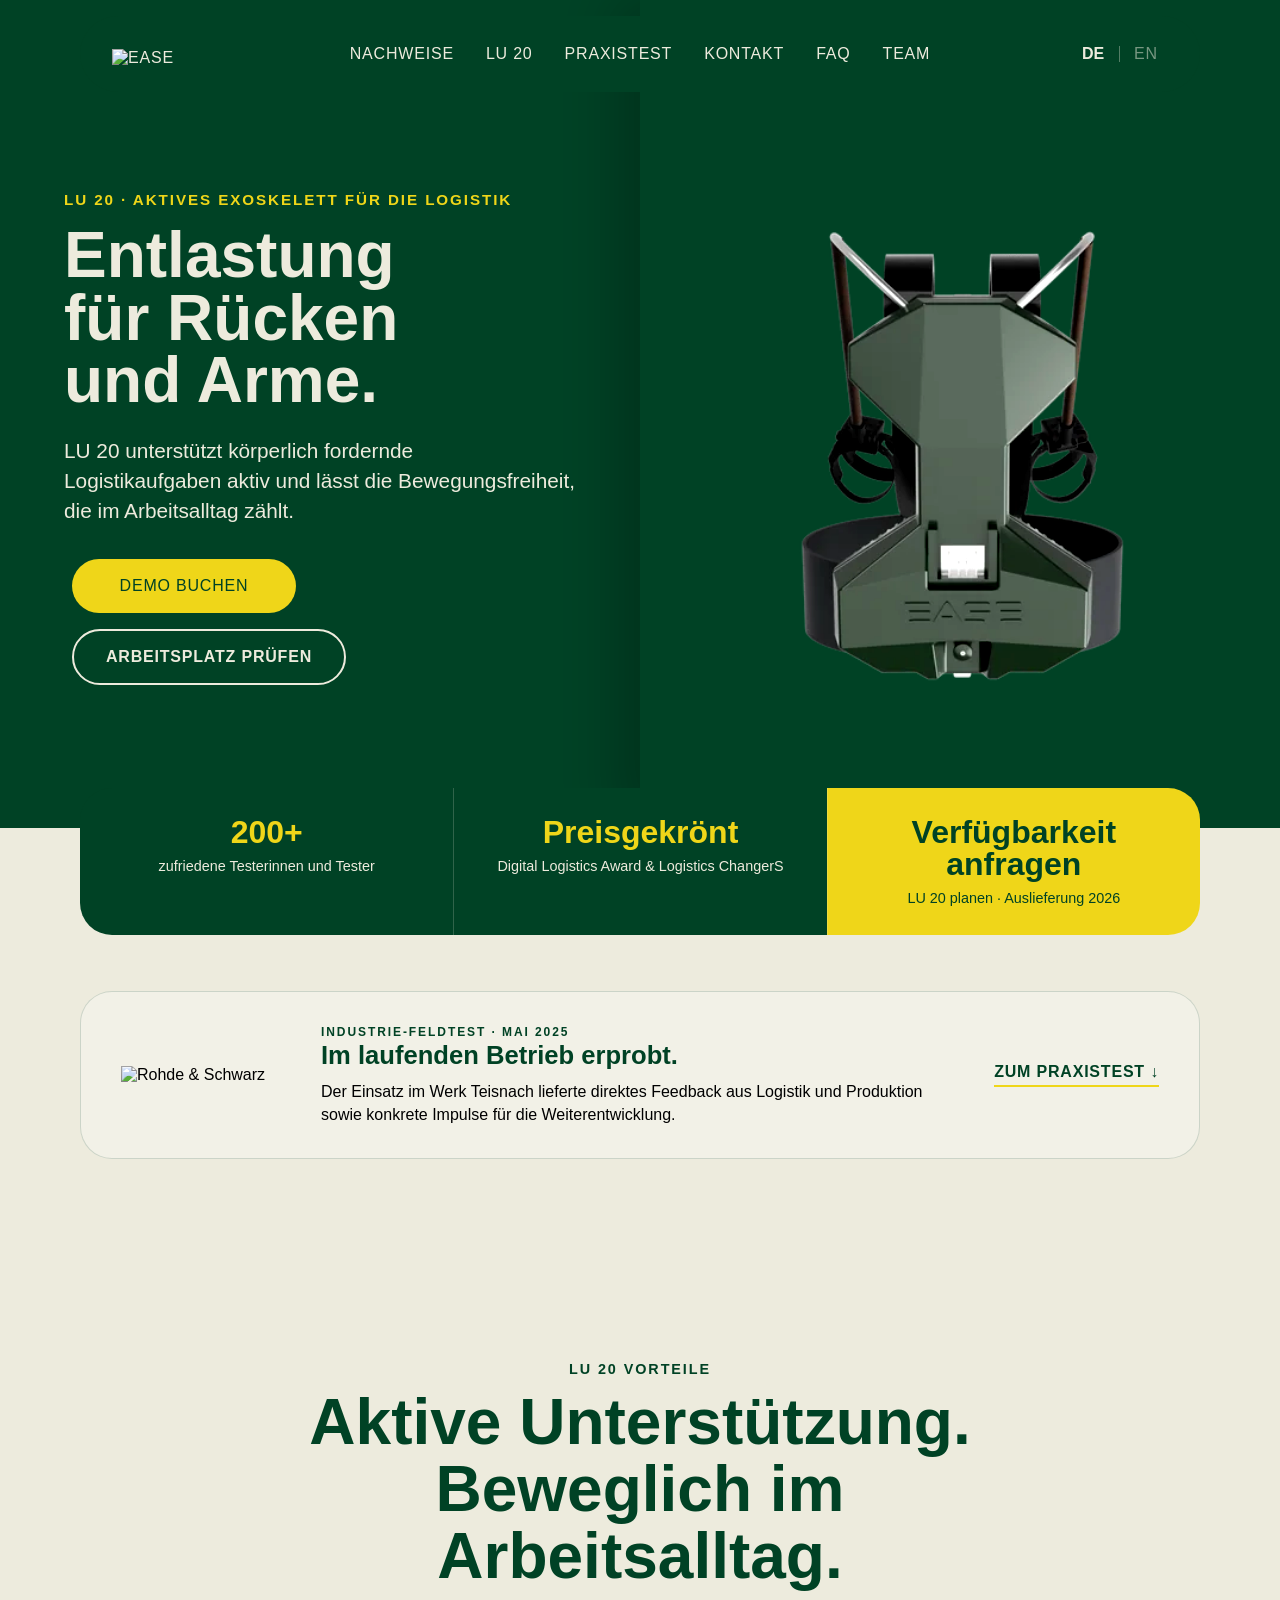
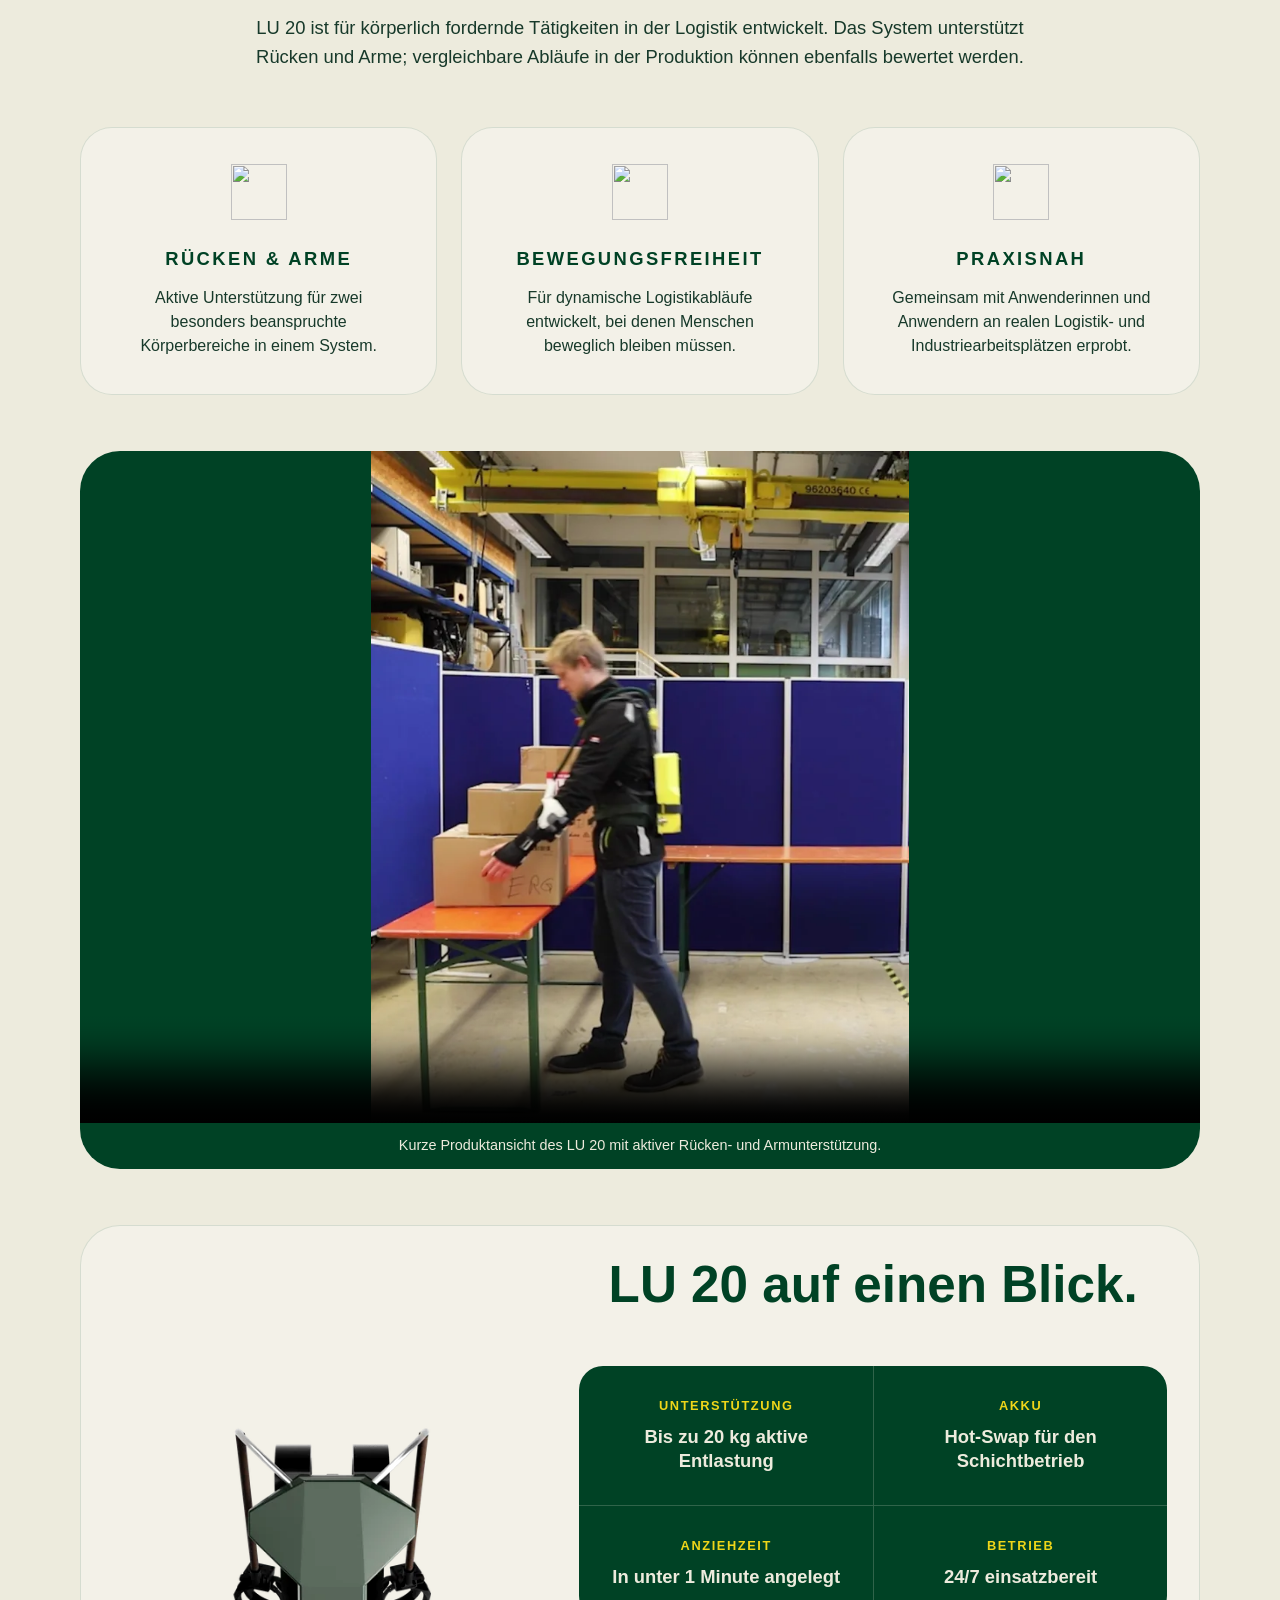
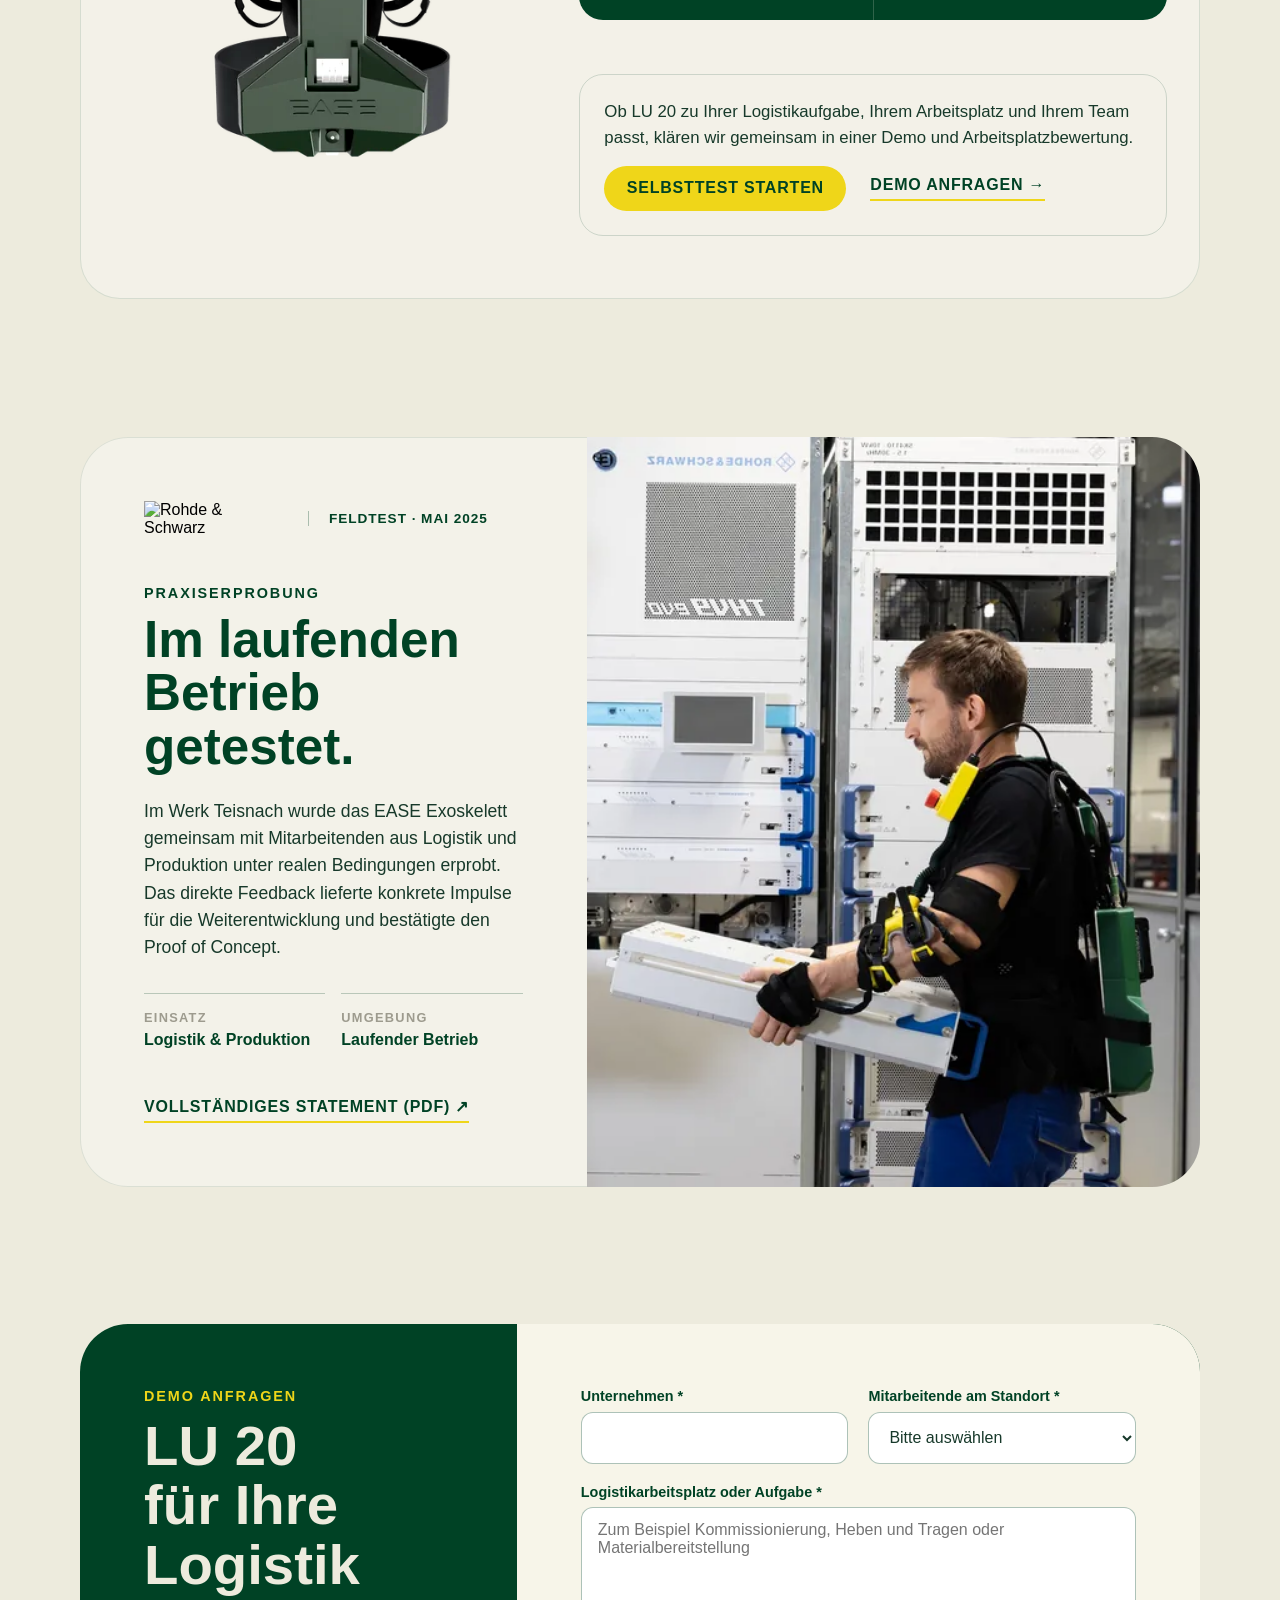
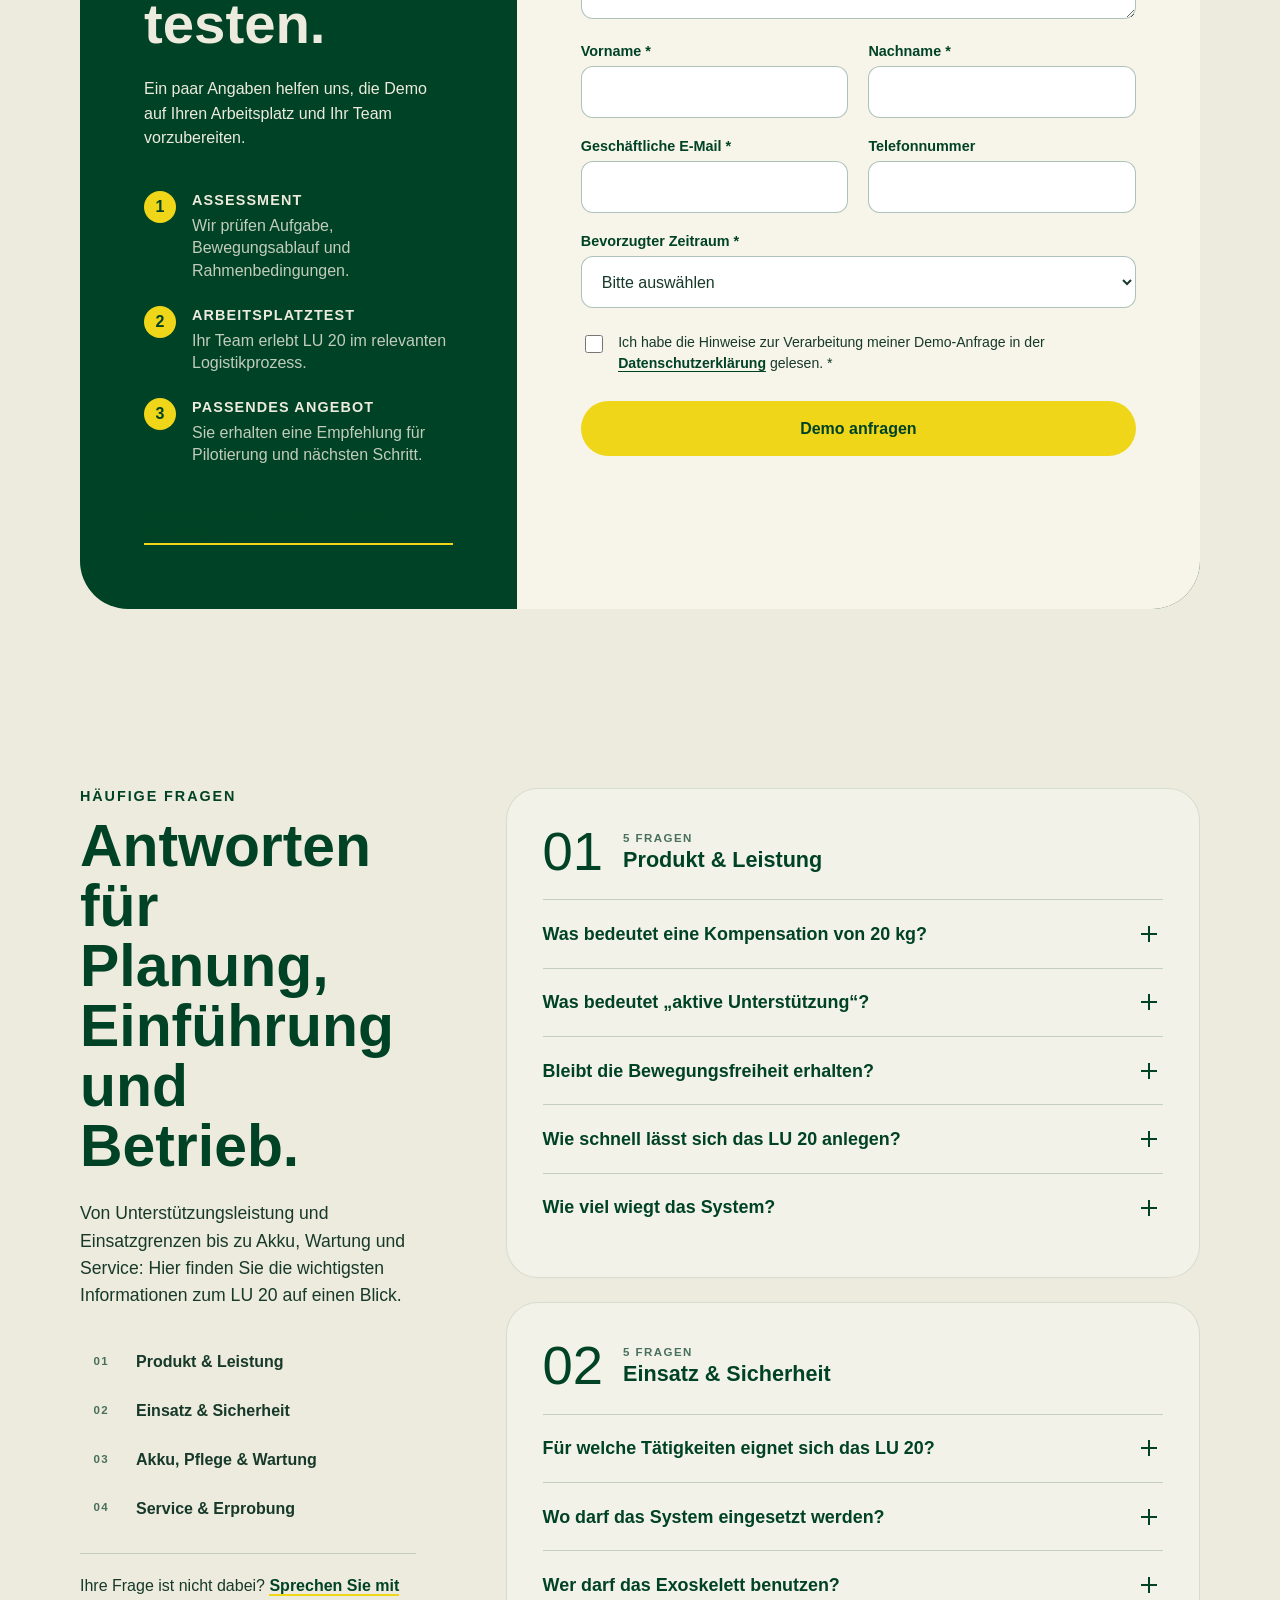
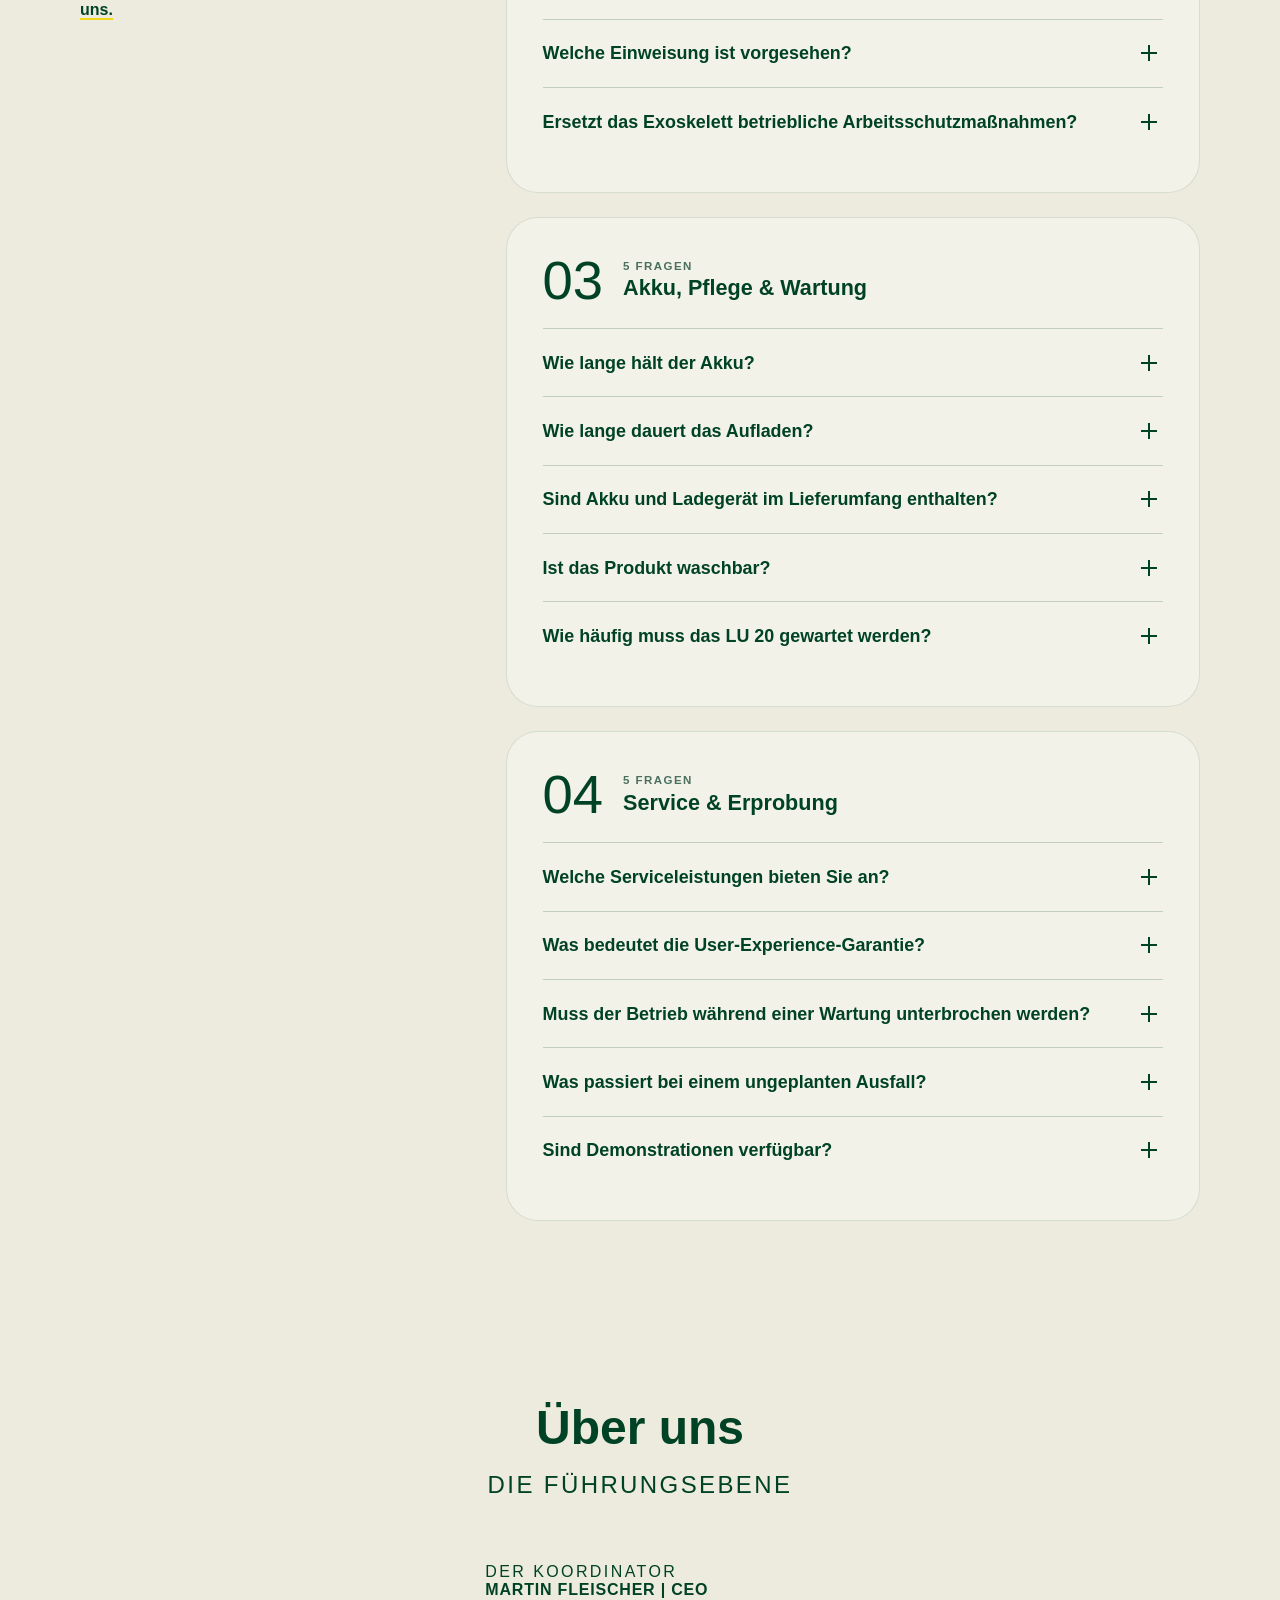
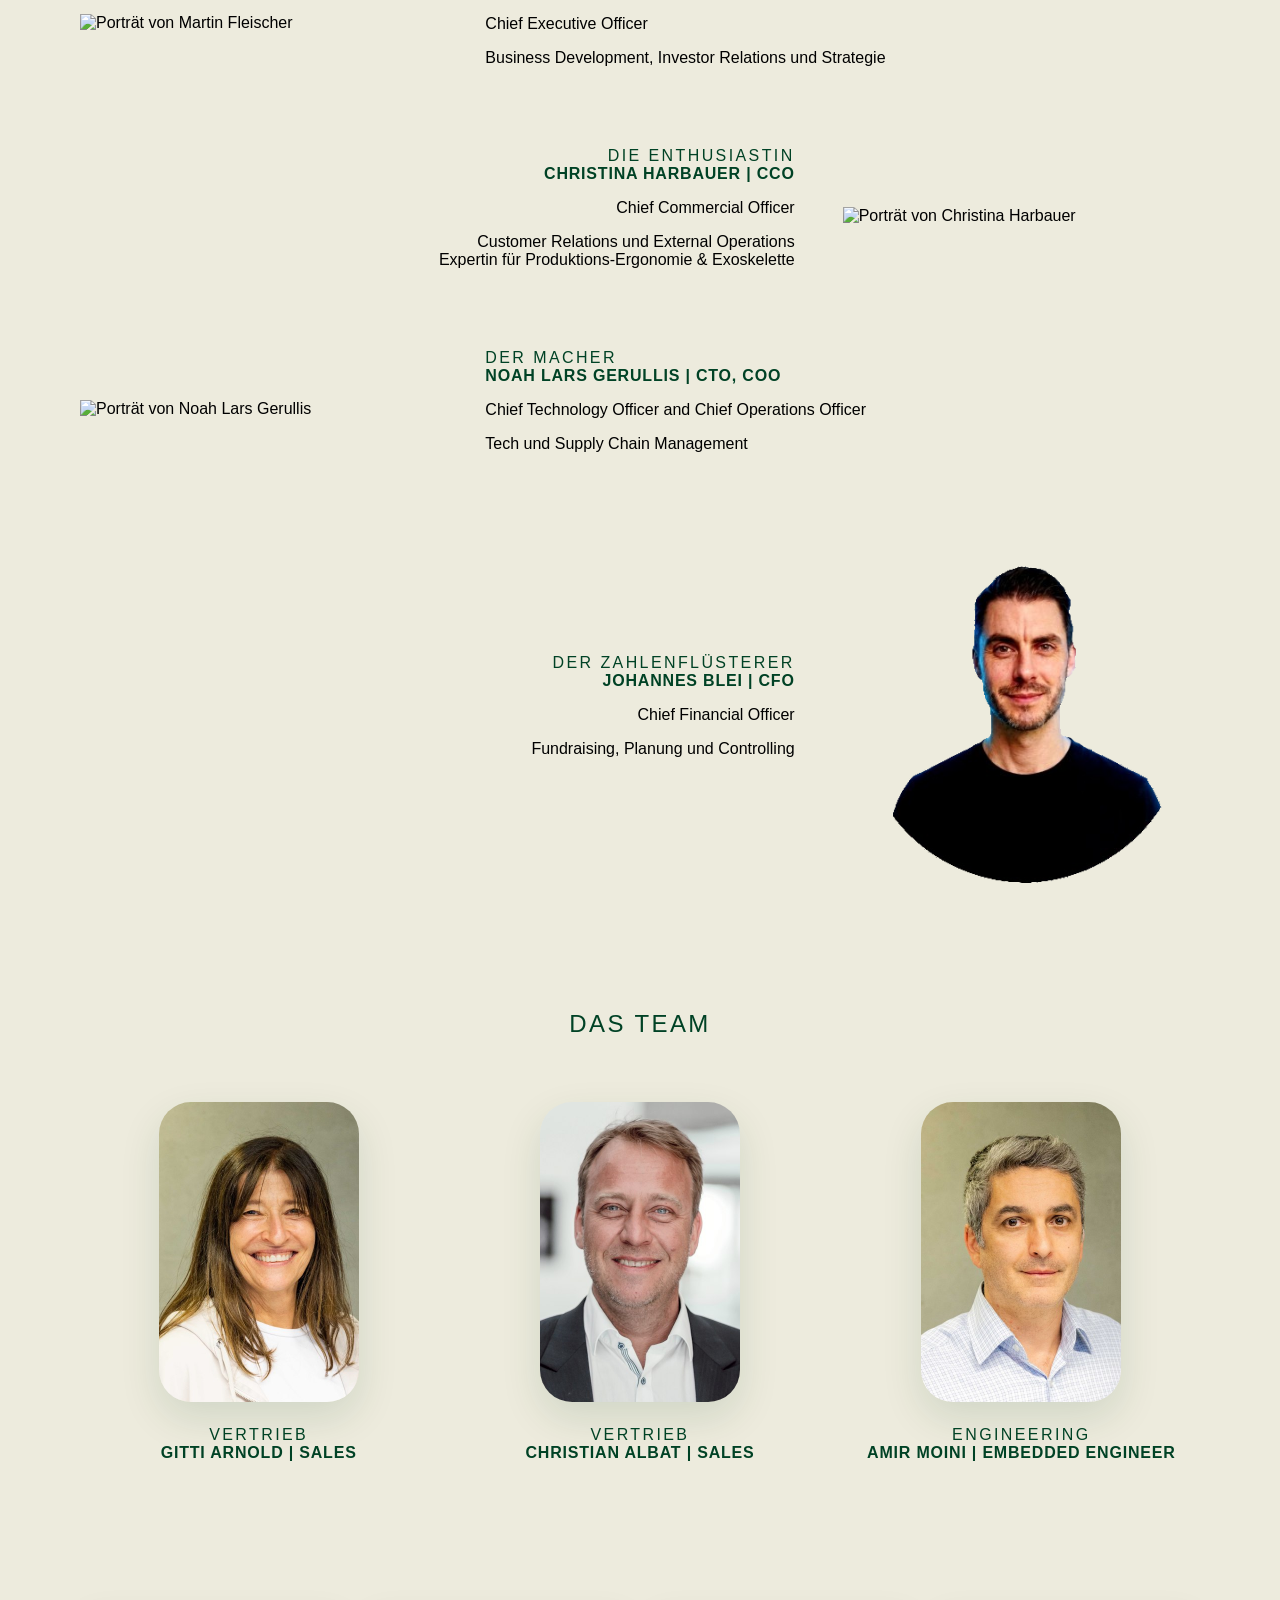
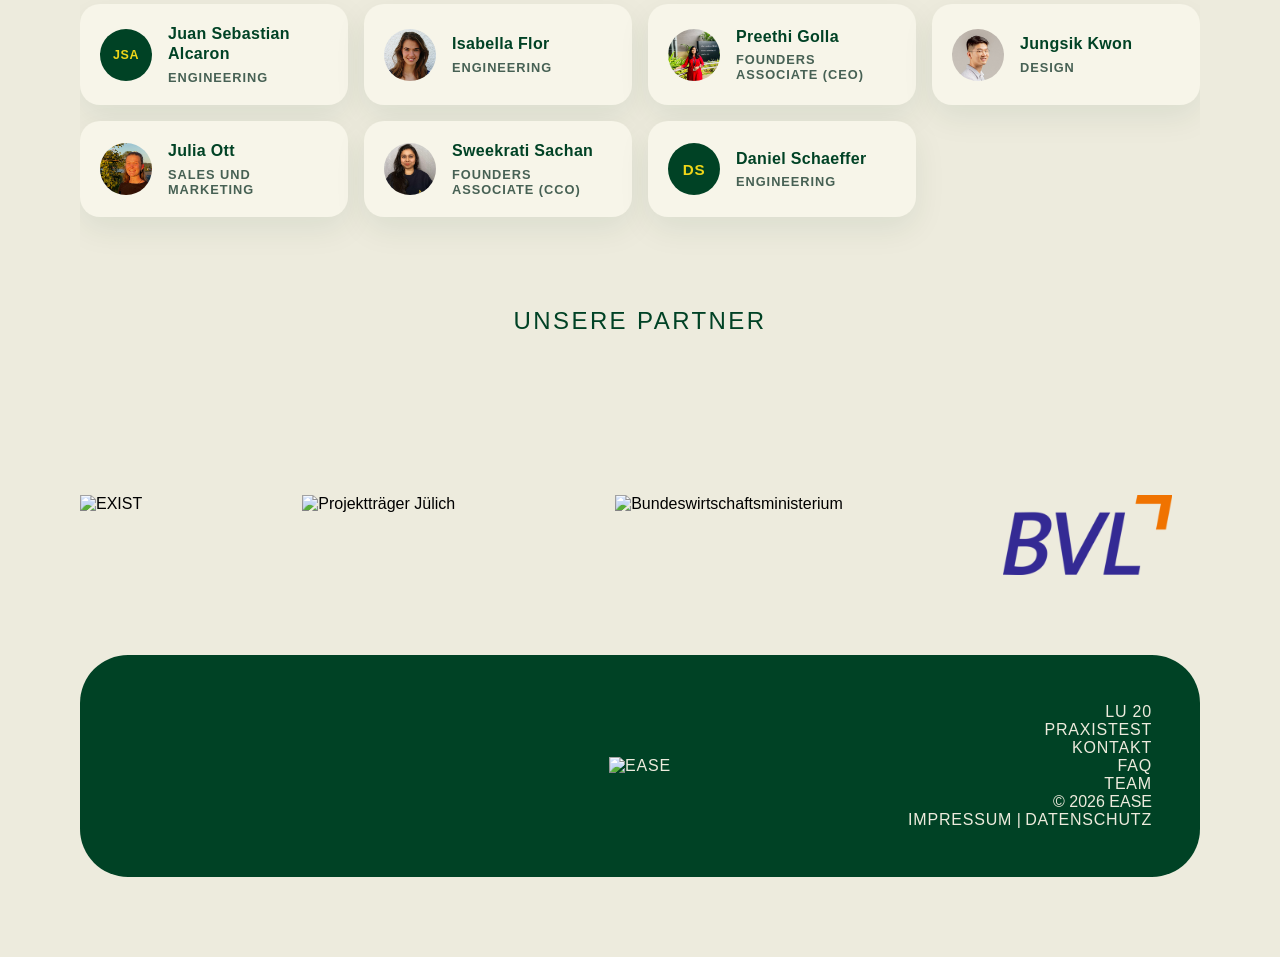
==== index.html @ ca219820 "Softlaunch of the new website with new content and images. Added new team members and updated the pr" ====
<!DOCTYPE html>
<html lang="de">
<head>
    <meta charset="UTF-8">
    <meta name="viewport" content="width=device-width, initial-scale=1.0, minimum-scale=1.0, user-scalable=yes"/>
    <title>LU 20 - Aktives Exoskelett für die Logistik | EASE</title>
    <meta name="description" content="LU 20 unterstützt Rücken und Arme aktiv bei körperlich fordernden Logistikaufgaben. Arbeitsplatz prüfen, Demo anfragen und Auslieferung 2026 planen.">
    <link rel="canonical" href="https://ease-systems.de/">
    <link rel="alternate" hreflang="de" href="https://ease-systems.de/">
    <link rel="alternate" hreflang="en" href="https://ease-systems.de/english.html">
    <link rel="alternate" hreflang="x-default" href="https://ease-systems.de/">
    <meta property="og:type" content="website">
    <meta property="og:locale" content="de_DE">
    <meta property="og:locale:alternate" content="en_GB">
    <meta property="og:title" content="LU 20 – Aktives Exoskelett für die Logistik">
    <meta property="og:description" content="Aktive Unterstützung für Rücken und Arme bei körperlich fordernden Logistikaufgaben.">
    <meta property="og:url" content="https://ease-systems.de/">
    <meta property="og:image" content="https://ease-systems.de/img/og-lu20-logistics.jpg">
    <meta property="og:image:width" content="1200">
    <meta property="og:image:height" content="630">
    <meta property="og:image:alt" content="LU 20 im industriellen Feldtest">
    <meta name="twitter:card" content="summary_large_image">
    <meta name="twitter:title" content="LU 20 – Aktives Exoskelett für die Logistik">
    <meta name="twitter:description" content="Aktive Unterstützung für Rücken und Arme bei körperlich fordernden Logistikaufgaben.">
    <meta name="twitter:image" content="https://ease-systems.de/img/og-lu20-logistics.jpg">
    <meta name="twitter:image:alt" content="LU 20 im industriellen Feldtest">
    
    <link rel="stylesheet" href="style.css">
    <script src="script.js" defer></script>
    
    <!--favicon-->
    <link rel="icon" href="./favicon.ico">
    <script type="application/ld+json">
    {
      "@context": "https://schema.org",
      "@graph": [
        {
          "@type": "Organization",
          "@id": "https://ease-systems.de/#organization",
          "name": "EASE – Ergonomische Assistenzsysteme GmbH",
          "url": "https://ease-systems.de/",
          "logo": "https://ease-systems.de/img/ease-logo-green.svg",
          "email": "info@ease-systems.de",
          "address": {
            "@type": "PostalAddress",
            "streetAddress": "Waldtruderinger Straße 16",
            "postalCode": "81827",
            "addressLocality": "München",
            "addressCountry": "DE"
          }
        },
        {
          "@type": "Product",
          "@id": "https://ease-systems.de/#lu20",
          "name": "LU 20",
          "description": "Aktives Exoskelett zur Unterstützung von Rücken und Armen bei körperlich fordernden Logistikaufgaben.",
          "url": "https://ease-systems.de/#lu20-section",
          "image": "https://ease-systems.de/img/Rendering_hinten-1800.webp",
          "brand": {
            "@id": "https://ease-systems.de/#organization"
          }
        }
      ]
    }
    </script>
</head>
<body>
    <a class="skip-link" href="#main-content">Zum Hauptinhalt</a>
    <nav id="navbar" class="scrolled" aria-label="Hauptnavigation">
        <div id="first-nav-row">
            <a href="index.html" aria-label="EASE Startseite"><img id="ease-logo" src="./img/ease-logo-green.svg" alt="EASE"></a>
            <div id="mobile-buttons">
                <div class="language-toggle">
                    <span class="active-language" aria-current="page">DE</span><span aria-hidden="true">|</span><a href="english.html" lang="en" hreflang="en">EN</a>
                </div>
                <button type="button" id="menu-toggle" class="icon" aria-label="Navigation umschalten" aria-controls="nav-elements" aria-expanded="false" onclick="menuToggle()"></button>
            </div>
        </div>
        <div id="nav-elements">
            <a class="nav-link" onclick="menuToggle()" href="index.html#proof-section">Nachweise</a>
            <a class="nav-link" onclick="menuToggle()" href="index.html#lu20-section">LU 20</a>
            <a class="nav-link" onclick="menuToggle()" href="index.html#field-test">Praxistest</a>
            <a class="nav-link" onclick="menuToggle()" href="index.html#contact-section">Kontakt</a>
            <a class="nav-link" onclick="menuToggle()" href="index.html#faq-section">FAQ</a>
            <a class="nav-link" onclick="menuToggle()" href="index.html#about-section">Team</a>
        </div>
        <div id="desktop-buttons">
            <div class="language-toggle">
                <span class="active-language" aria-current="page">DE</span><span aria-hidden="true">|</span><a href="english.html" lang="en" hreflang="en">EN</a>
            </div>
        </div>
    </nav>
    
    <main id="main-content">
    <div id="hero-section">
        <img class="hero-product-image" src="./img/Rendering_hinten-1800.webp" srcset="./img/Rendering_hinten-900.webp 900w, ./img/Rendering_hinten-1800.webp 1800w" sizes="(max-width: 860px) 100vw, 50vw" width="1800" height="1391" fetchpriority="high" decoding="async" alt="LU 20 Exoskelett in der Rückansicht">
        <div id="hero-headlines">
            <p class="hero-eyebrow">LU 20 · Aktives Exoskelett für die Logistik</p>
            <h1>Entlastung für Rücken und Arme.</h1>
            <p class="hero-intro">LU 20 unterstützt körperlich fordernde Logistikaufgaben aktiv und lässt die Bewegungsfreiheit, die im Arbeitsalltag zählt.</p>
            <div id="hero-actions">
                <a id="book-now-btn" class="big-central-btn" href="#contact-section">Demo buchen</a>
                <a class="hero-secondary-btn" href="selbsttest.html">Arbeitsplatz prüfen</a>
            </div>
        </div>
        <img id="scroll-indicator" src="./img/scroll-indicator.svg" alt="">
    </div>

    <section id="proof-section" aria-labelledby="proof-heading">
        <div class="proof-inner">
            <div class="proof-bar" aria-label="Nachweise aus Praxis und Markt">
                <div class="proof-stat">
                    <strong>200+</strong>
                    <span>zufriedene Testerinnen und Tester</span>
                </div>
                <div class="proof-stat">
                    <strong>Preisgekrönt</strong>
                    <span>Digital Logistics Award &amp; Logistics ChangerS</span>
                </div>
                <a class="proof-stat proof-cta" href="#contact-section">
                    <strong>Verfügbarkeit anfragen</strong>
                    <span>LU 20 planen · Auslieferung 2026</span>
                </a>
            </div>

            <article class="proof-teaser">
                <img src="./img/Rohde_Schwarz_Logo.png" loading="lazy" decoding="async" alt="Rohde &amp; Schwarz">
                <div>
                    <p class="section-kicker">Industrie-Feldtest · Mai 2025</p>
                    <h2 id="proof-heading">Im laufenden Betrieb erprobt.</h2>
                    <p>Der Einsatz im Werk Teisnach lieferte direktes Feedback aus Logistik und Produktion sowie konkrete Impulse für die Weiterentwicklung.</p>
                </div>
                <a class="text-link" href="#field-test">Zum Praxistest <span aria-hidden="true">↓</span></a>
            </article>
        </div>
    </section>

    <section id="lu20-section" class="content-section">
        <div class="section-intro">
            <p class="section-kicker">LU 20 Vorteile</p>
            <h2>Aktive Unterstützung. Beweglich im Arbeitsalltag.</h2>
            <p>LU 20 ist für körperlich fordernde Tätigkeiten in der Logistik entwickelt. Das System unterstützt Rücken und Arme; vergleichbare Abläufe in der Produktion können ebenfalls bewertet werden.</p>
        </div>
        <div class="benefit-grid">
            <article class="benefit-card">
                <img src="./img/ease-icon.svg" alt="">
                <h3>Rücken &amp; Arme</h3>
                <p>Aktive Unterstützung für zwei besonders beanspruchte Körperbereiche in einem System.</p>
            </article>
            <article class="benefit-card">
                <img src="./img/feather-solid.svg" alt="">
                <h3>Bewegungsfreiheit</h3>
                <p>Für dynamische Logistikabläufe entwickelt, bei denen Menschen beweglich bleiben müssen.</p>
            </article>
            <article class="benefit-card">
                <img src="./img/user-solid.svg" alt="">
                <h3>Praxisnah</h3>
                <p>Gemeinsam mit Anwenderinnen und Anwendern an realen Logistik- und Industriearbeitsplätzen erprobt.</p>
            </article>
        </div>
        <figure class="product-video">
            <video muted loop playsinline preload="none" controls poster="./img/Produktvideo-poster.webp" aria-label="Produktansicht des LU 20 Exoskeletts">
                <source src="img/Produktvideo-optimized.webm" type="video/webm">
                <source src="img/Produktvideo-optimized.mp4" type="video/mp4">
                Ihr Browser unterstützt dieses Video nicht.
            </video>
            <figcaption>Kurze Produktansicht des LU 20 mit aktiver Rücken- und Armunterstützung.</figcaption>
        </figure>

        <div id="product-details" class="product-details-section">
        <div class="section-intro">
            <h2>LU 20 auf einen Blick.</h2>
        </div>
        <img class="product-detail-image" src="./img/Rendering_hinten-900.webp" srcset="./img/Rendering_hinten-900.webp 900w, ./img/Rendering_hinten-1800.webp 1800w" sizes="(max-width: 860px) 80vw, 460px" width="900" height="695" loading="lazy" decoding="async" alt="LU 20 Exoskelett in der Rückansicht">
        <dl class="product-facts-grid">
            <div>
                <dt>Unterstützung</dt>
                <dd>Bis zu 20 kg aktive Entlastung</dd>
            </div>
            <div>
                <dt>Akku</dt>
                <dd>Hot-Swap für den Schichtbetrieb</dd>
            </div>
            <div>
                <dt>Anziehzeit</dt>
                <dd>In unter 1 Minute angelegt</dd>
            </div>
            <div>
                <dt>Betrieb</dt>
                <dd>24/7 einsatzbereit</dd>
            </div>
        </dl>
        <div class="product-note">
            <p>Ob LU 20 zu Ihrer Logistikaufgabe, Ihrem Arbeitsplatz und Ihrem Team passt, klären wir gemeinsam in einer Demo und Arbeitsplatzbewertung.</p>
            <div class="product-note-actions">
                <a class="big-central-btn product-selftest-btn" href="selbsttest.html">Selbsttest starten</a>
                <a class="text-link" href="#contact-section">Demo anfragen <span aria-hidden="true">→</span></a>
            </div>
        </div>
        </div>
    </section>

    <section id="field-test" class="wide-section" aria-labelledby="field-test-heading">
        <article class="case-study">
            <div class="case-study-copy">
                <div class="customer-lockup">
                    <img src="./img/Rohde_Schwarz_Logo.png" loading="lazy" decoding="async" alt="Rohde &amp; Schwarz">
                    <span>Feldtest · Mai 2025</span>
                </div>
                <p class="section-kicker">Praxiserprobung</p>
                <h2 id="field-test-heading">Im laufenden Betrieb getestet.</h2>
                <p>Im Werk Teisnach wurde das EASE Exoskelett gemeinsam mit Mitarbeitenden aus Logistik und Produktion unter realen Bedingungen erprobt. Das direkte Feedback lieferte konkrete Impulse für die Weiterentwicklung und bestätigte den Proof of Concept.</p>
                <dl class="case-facts">
                    <div>
                        <dt>Einsatz</dt>
                        <dd>Logistik &amp; Produktion</dd>
                    </div>
                    <div>
                        <dt>Umgebung</dt>
                        <dd>Laufender Betrieb</dd>
                    </div>
                </dl>
                <a class="text-link" href="files/Statement_RohdeSchwarz.pdf" target="_blank" rel="noopener">Vollständiges Statement (PDF) <span aria-hidden="true">↗</span></a>
            </div>
            <img class="case-study-image" src="./img/RohdeSchwarz_Exoskeleton_FieldTest-1600.webp" srcset="./img/RohdeSchwarz_Exoskeleton_FieldTest-900.webp 900w, ./img/RohdeSchwarz_Exoskeleton_FieldTest-1600.webp 1600w" sizes="(max-width: 860px) 100vw, 50vw" width="1600" height="1067" loading="lazy" decoding="async" alt="Ein Mitarbeiter testet das EASE Exoskelett im Werk von Rohde &amp; Schwarz, begleitet von einem Beobachter mit Klemmbrett.">
        </article>
    </section>

    <section id="contact-section" class="conversion-section">
        <div class="conversion-layout demo-funnel">
            <div class="demo-funnel-aside">
                <p class="section-kicker">Demo anfragen</p>
                <h2>LU 20 für Ihre Logistik testen.</h2>
                <p>Ein paar Angaben helfen uns, die Demo auf Ihren Arbeitsplatz und Ihr Team vorzubereiten.</p>
                <ol class="demo-steps">
                    <li>
                        <span>1</span>
                        <div><strong>Assessment</strong><p>Wir prüfen Aufgabe, Bewegungsablauf und Rahmenbedingungen.</p></div>
                    </li>
                    <li>
                        <span>2</span>
                        <div><strong>Arbeitsplatztest</strong><p>Ihr Team erlebt LU 20 im relevanten Logistikprozess.</p></div>
                    </li>
                    <li>
                        <span>3</span>
                        <div><strong>Passendes Angebot</strong><p>Sie erhalten eine Empfehlung für Pilotierung und nächsten Schritt.</p></div>
                    </li>
                </ol>
                <a class="inline-link demo-selftest-link" href="selbsttest.html">Noch unsicher? Zum 3-Minuten-Selbsttest</a>
            </div>
            <div class="demo-form-panel">
                <form id="demo-form-de" class="demo-form" action="mailto:info@ease-systems.de" method="post" enctype="text/plain" novalidate
                    data-locale="de"
                    data-endpoint=""
                    data-message-submitting="Anfrage wird gesendet …"
                    data-message-success="Vielen Dank. Ihre Demo-Anfrage ist bei uns eingegangen."
                    data-message-error="Die Anfrage konnte nicht gesendet werden. Bitte versuchen Sie es erneut oder schreiben Sie an info@ease-systems.de."
                    data-message-email="Ihr E-Mail-Programm wurde geöffnet. Bitte senden Sie die vorbereitete Nachricht, um die Anfrage abzuschließen.">
                    <div class="demo-form-grid">
                        <div class="form-field">
                            <label for="demo-company-de">Unternehmen *</label>
                            <input id="demo-company-de" name="company" type="text" autocomplete="organization" required>
                        </div>
                        <div class="form-field">
                            <label for="demo-employees-de">Mitarbeitende am Standort *</label>
                            <select id="demo-employees-de" name="employee_count" required>
                                <option value="">Bitte auswählen</option>
                                <option value="1-25">1–25</option>
                                <option value="26-100">26–100</option>
                                <option value="101-500">101–500</option>
                                <option value="501+">Mehr als 500</option>
                            </select>
                        </div>
                        <div class="form-field form-field-wide">
                            <label for="demo-workplace-de">Logistikarbeitsplatz oder Aufgabe *</label>
                            <textarea id="demo-workplace-de" name="workplace_task" rows="4" placeholder="Zum Beispiel Kommissionierung, Heben und Tragen oder Materialbereitstellung" required></textarea>
                        </div>
                        <div class="form-field">
                            <label for="demo-firstname-de">Vorname *</label>
                            <input id="demo-firstname-de" name="first_name" type="text" autocomplete="given-name" required>
                        </div>
                        <div class="form-field">
                            <label for="demo-lastname-de">Nachname *</label>
                            <input id="demo-lastname-de" name="last_name" type="text" autocomplete="family-name" required>
                        </div>
                        <div class="form-field">
                            <label for="demo-email-de">Geschäftliche E-Mail *</label>
                            <input id="demo-email-de" name="email" type="email" autocomplete="email" required>
                        </div>
                        <div class="form-field">
                            <label for="demo-phone-de">Telefonnummer</label>
                            <input id="demo-phone-de" name="phone" type="tel" autocomplete="tel">
                        </div>
                        <div class="form-field form-field-wide">
                            <label for="demo-timing-de">Bevorzugter Zeitraum *</label>
                            <select id="demo-timing-de" name="preferred_timing" required>
                                <option value="">Bitte auswählen</option>
                                <option value="asap">So bald wie möglich</option>
                                <option value="4-weeks">Innerhalb der nächsten 4 Wochen</option>
                                <option value="3-months">Innerhalb der nächsten 3 Monate</option>
                                <option value="later">Später im Jahr</option>
                            </select>
                        </div>
                    </div>
                    <div class="form-honeypot" aria-hidden="true">
                        <label for="demo-website-de">Website</label>
                        <input id="demo-website-de" name="website" type="text" tabindex="-1" autocomplete="off">
                    </div>
                    <label class="form-consent" for="demo-privacy-de">
                        <input id="demo-privacy-de" name="privacy_notice" type="checkbox" required>
                        <span>Ich habe die Hinweise zur Verarbeitung meiner Demo-Anfrage in der <a href="privacy.html#demo-anfragen">Datenschutzerklärung</a> gelesen. *</span>
                    </label>
                    <button class="demo-submit big-central-btn" type="submit">Demo anfragen</button>
                    <p class="demo-form-status" role="status" aria-live="polite"></p>
                </form>
                <div class="demo-success" hidden>
                    <p class="section-kicker">Anfrage gesendet</p>
                    <h3>Vielen Dank für Ihr Interesse an LU 20.</h3>
                    <p>Wir melden uns, um Aufgabe, Arbeitsplatztest und den passenden nächsten Schritt abzustimmen.</p>
                </div>
            </div>
        </div>
    </section>

    <section id="faq-section" class="content-section faq-section" aria-labelledby="faq-heading">
        <div class="faq-layout">
            <div class="faq-overview">
                <p class="section-kicker">Häufige Fragen</p>
                <h2 id="faq-heading">Antworten für Planung, Einführung und Betrieb.</h2>
                <p class="faq-lead">Von Unterstützungsleistung und Einsatzgrenzen bis zu Akku, Wartung und Service: Hier finden Sie die wichtigsten Informationen zum LU 20 auf einen Blick.</p>
                <div class="faq-category-nav" role="navigation" aria-label="FAQ-Themen">
                    <a href="#faq-produkt"><span>01</span>Produkt &amp; Leistung</a>
                    <a href="#faq-einsatz"><span>02</span>Einsatz &amp; Sicherheit</a>
                    <a href="#faq-betrieb"><span>03</span>Akku, Pflege &amp; Wartung</a>
                    <a href="#faq-service"><span>04</span>Service &amp; Erprobung</a>
                </div>
                <p class="faq-contact-note">Ihre Frage ist nicht dabei? <a class="inline-link" href="#contact-section">Sprechen Sie mit uns.</a></p>
            </div>

            <div class="faq-groups">
                <div id="faq-produkt" class="faq-group">
                    <div class="faq-group-heading">
                        <span aria-hidden="true">01</span>
                        <div>
                            <p>5 Fragen</p>
                            <h3>Produkt &amp; Leistung</h3>
                        </div>
                    </div>
                    <div class="faq-list">
                        <details>
                            <summary>Was bedeutet eine Kompensation von 20 kg?</summary>
                            <div class="faq-answer">
                                <p>Das LU 20 bietet eine Gesamtentlastung von bis zu 20 kg beziehungsweise bis zu 10 kg pro Arm. Das bedeutet, dass die auf Arme, Schultern und Rücken wirkende Belastung durch eine entsprechende Unterstützungskraft reduziert wird. Das tatsächliche Gewicht des Gegenstands verändert sich dadurch nicht.</p>
                                <p>Auch schwerere Gegenstände können unterstützt gehandhabt werden. Voraussetzung ist jedoch, dass die Person die Last auch ohne Exoskelett sicher handhaben darf und kann. Betriebliche Vorgaben, Gefährdungsbeurteilungen und gesetzliche Belastungsgrenzen bleiben gültig.</p>
                            </div>
                        </details>
                        <details>
                            <summary>Was bedeutet „aktive Unterstützung“?</summary>
                            <div class="faq-answer">
                                <p>Aktive Unterstützung bedeutet, dass das System mit Akku, Sensorik und Motoren arbeitet. Die Motoren erzeugen über ein Seilzugsystem zusätzliche Kraft und unterstützen den Körper gezielt beim Heben, Tragen und Absetzen von Lasten. Die Stärke und Geschwindigkeit der Unterstützung können stufenweise über das Bedienpanel eingestellt werden.</p>
                            </div>
                        </details>
                        <details>
                            <summary>Bleibt die Bewegungsfreiheit erhalten?</summary>
                            <div class="faq-answer">
                                <p>Das System ist für dynamische und wechselnde Tätigkeiten ausgelegt. Im freien Modus folgt es den Bewegungen, sodass sich Mitarbeitende zwischen unterstützten Hebevorgängen bewegen und Nebentätigkeiten ausführen können. Für einen sicheren Einsatz müssen ausreichend Bewegungsraum und geeignete Arbeitsplatzbedingungen vorhanden sein.</p>
                            </div>
                        </details>
                        <details>
                            <summary>Wie schnell lässt sich das LU 20 anlegen?</summary>
                            <div class="faq-answer">
                                <p>Nach erfolgter Einweisung und individueller Einstellung lässt sich das System typischerweise in weniger als einer Minute anlegen. Vor jeder Nutzung muss die Passform kontrolliert und an die jeweilige Person angepasst werden.</p>
                            </div>
                        </details>
                        <details>
                            <summary>Wie viel wiegt das System?</summary>
                            <div class="faq-answer">
                                <p>Das LU 20 wiegt ca. sechs Kilogramm. Die Last wird über die körpernahen Strukturen auf Unterarme, Schultern, Rücken und Hüfte verteilt. Durch das Rucksacksystem, das gemeinsam mit Deuter entwickelt wurde, spürt man das Gewicht nahezu nicht.</p>
                            </div>
                        </details>
                    </div>
                </div>

                <div id="faq-einsatz" class="faq-group">
                    <div class="faq-group-heading">
                        <span aria-hidden="true">02</span>
                        <div>
                            <p>5 Fragen</p>
                            <h3>Einsatz &amp; Sicherheit</h3>
                        </div>
                    </div>
                    <div class="faq-list">
                        <details>
                            <summary>Für welche Tätigkeiten eignet sich das LU 20?</summary>
                            <div class="faq-answer">
                                <p>Das LU 20 ist insbesondere für wiederholtes und dynamisches Heben, Tragen, Absetzen und Positionieren von Lasten zwischen Boden- und Schulterhöhe vorgesehen. Typische Anwendungsbereiche sind:</p>
                                <ul>
                                    <li>Produktion und Logistik</li>
                                    <li>Kommissionierung und Paketumschlag</li>
                                    <li>Materialtransport</li>
                                    <li>Be- und Entladen</li>
                                    <li>Maschinenbestückung</li>
                                    <li>Montage schwerer Komponenten</li>
                                    <li>Umlagerungs- und Sortierarbeiten</li>
                                </ul>
                            </div>
                        </details>
                        <details>
                            <summary>Wo darf das System eingesetzt werden?</summary>
                            <div class="faq-answer">
                                <p>Das LU 20 ist für trockene Innenräume in gewerblichen und industriellen Arbeitsumgebungen ausgelegt. Der vorgesehene Temperaturbereich reicht von −10 °C bis +40 °C.</p>
                                <p>Das System besitzt keinen besonderen Schutz gegen Wasser oder Staub. Der Einsatz im Freien sowie in explosionsgefährdeten oder anderweitig besonders gefährlichen Bereichen ist ohne gesonderte Bewertung und Freigabe nicht vorgesehen.</p>
                            </div>
                        </details>
                        <details>
                            <summary>Wer darf das Exoskelett benutzen?</summary>
                            <div class="faq-answer">
                                <p>Das System ist für geschulte, erwachsene und gesundheitlich geeignete professionelle Anwender vorgesehen. Vor der ersten Nutzung sind eine Einweisung und die Freigabe für den jeweiligen Arbeitsplatz erforderlich. Die Nutzung am Arbeitsplatz erfolgt grundsätzlich freiwillig.</p>
                                <p>Schwangere Personen sowie Personen mit Herzschrittmachern, metallischen Implantaten oder vergleichbaren medizinischen Risiken dürfen das System nur nach entsprechender medizinischer Freigabe verwenden. Bei gesundheitlichen Zweifeln sollte vor der Nutzung ärztlicher Rat eingeholt werden.</p>
                            </div>
                        </details>
                        <details>
                            <summary>Welche Einweisung ist vorgesehen?</summary>
                            <div class="faq-answer">
                                <p>Vor der ersten Nutzung erhalten die Anwender eine praxisnahe Einweisung. Dabei werden das korrekte Anlegen und Einstellen, die Bedienung, die Einsatzgrenzen, wichtige Sicherheitshinweise sowie die Verwendung am vorgesehenen Arbeitsplatz erklärt. Erst danach darf das System eingesetzt werden.</p>
                                <p>Auch Vorgesetzte, Multiplikatoren sowie Verantwortliche aus Arbeitsschutz und Organisation können in die Einweisung einbezogen werden. Die betriebliche Gefährdungsbeurteilung und die gesetzlich erforderliche Unterweisung durch den Arbeitgeber bleiben davon unberührt.</p>
                            </div>
                        </details>
                        <details>
                            <summary>Ersetzt das Exoskelett betriebliche Arbeitsschutzmaßnahmen?</summary>
                            <div class="faq-answer">
                                <p>Nein. Das LU 20 unterstützt den Körper, ersetzt aber weder eine Gefährdungsbeurteilung noch eine ergonomische Arbeitsplatzgestaltung, Betriebsanweisungen oder gesetzlich vorgeschriebene Unterweisungen. Es darf nur an Arbeitsplätzen eingesetzt werden, an denen die Tätigkeit auch ohne Exoskelett zulässig und sicher ausführbar ist.</p>
                            </div>
                        </details>
                    </div>
                </div>

                <div id="faq-betrieb" class="faq-group">
                    <div class="faq-group-heading">
                        <span aria-hidden="true">03</span>
                        <div>
                            <p>5 Fragen</p>
                            <h3>Akku, Pflege &amp; Wartung</h3>
                        </div>
                    </div>
                    <div class="faq-list">
                        <details>
                            <summary>Wie lange hält der Akku?</summary>
                            <div class="faq-answer">
                                <p>Die Akkulaufzeit beträgt je nach Nutzung, Unterstützungsstufe und eingesetztem Akku typischerweise bis zu acht Stunden. Bei besonders anspruchsvollen oder dauerhaft motorunterstützten Tätigkeiten kann sie kürzer ausfallen. Durch den Wechselakku lässt sich das System mit wenigen Handgriffen für die nächste Schicht vorbereiten. Bei planmäßigem Akkuwechsel ist ein Betrieb über alle drei Schichten möglich.</p>
                            </div>
                        </details>
                        <details>
                            <summary>Wie lange dauert das Aufladen?</summary>
                            <div class="faq-answer">
                                <p>Die Ladezeit hängt von der Kapazität des eingesetzten Akkus und dem verwendeten Ladegerät ab. Da ein entladener Akku direkt gegen einen geladenen ausgetauscht werden kann, muss der laufende Betrieb während des Ladens nicht unterbrochen werden.</p>
                            </div>
                        </details>
                        <details>
                            <summary>Sind Akku und Ladegerät im Lieferumfang enthalten?</summary>
                            <div class="faq-answer">
                                <p>Akku und Ladegerät sind grundsätzlich separat zu beschaffen, sofern nichts anderes vereinbart wurde. Das LU 20 verwendet freigegebene Akkus der Makita-XGT-40V-max-Reihe sowie ein dazu passendes Ladegerät.</p>
                            </div>
                        </details>
                        <details>
                            <summary>Ist das Produkt waschbar?</summary>
                            <div class="faq-answer">
                                <p>Die körpernahen textilen Komponenten sind austauschbar und maschinenwaschbar. Für jede regelmäßig nutzende Person ist ein eigener Textilsatz vorgesehen. Bei einem Nutzerwechsel werden die Textilien gewechselt und entsprechend der Pflegeanleitung gereinigt. So ist auch im Mehrschichtbetrieb eine hygienische Nutzung möglich.</p>
                                <p>Die mechanischen und elektronischen Komponenten dürfen nicht in der Waschmaschine gereinigt werden. Für diese gelten die Reinigungsanweisungen der Bedienungsanleitung.</p>
                            </div>
                        </details>
                        <details>
                            <summary>Wie häufig muss das LU 20 gewartet werden?</summary>
                            <div class="faq-answer">
                                <p>Die reguläre Wartung ist abhängig von der Einsatzintensität des Exoskeletts. Sie werden durch das Exoskelett auf die nötigen Wartungen hingewiesen. Dabei werden die mechanischen und elektronischen Komponenten, sicherheitsrelevante Funktionen, Verbindungselemente und Verschleißteile geprüft. Erforderliche Wartungsarbeiten und freigegebene sicherheitsrelevante Updates werden durchgeführt und in einem Wartungsprotokoll dokumentiert.</p>
                                <p>Das Gerät darf nur durch EASE oder einen freigegebenen Service-Dienstleister geöffnet, repariert oder technisch verändert werden.</p>
                            </div>
                        </details>
                    </div>
                </div>

                <div id="faq-service" class="faq-group">
                    <div class="faq-group-heading">
                        <span aria-hidden="true">04</span>
                        <div>
                            <p>5 Fragen</p>
                            <h3>Service &amp; Erprobung</h3>
                        </div>
                    </div>
                    <div class="faq-list">
                        <details>
                            <summary>Welche Serviceleistungen bieten Sie an?</summary>
                            <div class="faq-answer">
                                <p>Wir begleiten Sie bei der Einführung, der korrekten Einstellung und der sicheren Nutzung des Systems. Je nach Vereinbarung umfasst die Betreuung unter anderem:</p>
                                <ul>
                                    <li>Onboarding und Einweisung</li>
                                    <li>Unterstützung bei der betrieblichen Einführung</li>
                                    <li>Ramp-up-Begleitung an typischen Arbeitsplätzen</li>
                                    <li>regelmäßige Wartungen</li>
                                    <li>technische Funktions- und Sicherheitsprüfungen</li>
                                    <li>erforderliche Software- und Firmware-Updates</li>
                                    <li>Austausch notwendiger Verschleißteile</li>
                                    <li>Wartungsprotokolle</li>
                                    <li>Ersatzgeräte während einer regulären Wartung oder bei einem ungeplanten Ausfall</li>
                                </ul>
                                <p>Bei technischen Fragen und Störungen steht Ihnen ein persönlicher Ansprechpartner zur Verfügung.</p>
                            </div>
                        </details>
                        <details>
                            <summary>Was bedeutet die User-Experience-Garantie?</summary>
                            <div class="faq-answer">
                                <p>Die User-Experience-Garantie ist eine freiwillige Zufriedenheitsgarantie für die ersten drei Monate nach der Lieferung. Sie greift, wenn das System ernsthaft und organisatorisch eingebunden im Betrieb eingesetzt wurde, aber dennoch eine erhebliche und nachhaltige Akzeptanzproblematik bei den vorgesehenen Mitarbeitenden bestehen bleibt.</p>
                                <p>Voraussetzung ist, dass das Problem frühzeitig gemeldet wird und EASE Gelegenheit erhält, die Ursachen zu analysieren und mindestens zwei Optimierungsversuche durchzuführen. Dazu können zusätzliche Einweisungen, angepasste Einstellungen, Schulungen oder technische Optimierungen gehören. Bleibt die wesentliche Akzeptanzproblematik bestehen, können die betroffenen Systeme nach den vertraglich vereinbarten Bedingungen zurückgegeben werden. Dabei handelt es sich um ein vertragliches Sonderrückgaberecht und nicht um eine technische Erfolgsgarantie oder ein gesetzliches Widerrufsrecht.</p>
                            </div>
                        </details>
                        <details>
                            <summary>Muss der Betrieb während einer Wartung unterbrochen werden?</summary>
                            <div class="faq-answer">
                                <p>Für die Dauer einer regulären Wartung wird im Rahmen der entsprechenden Servicevereinbarung ein funktional gleichwertiges Ersatzgerät bereitgestellt. Dieses muss nicht fabrikneu oder mit dem ursprünglichen Gerät identisch sein, bietet aber dieselbe vertragsgemäße Funktionalität.</p>
                            </div>
                        </details>
                        <details>
                            <summary>Was passiert bei einem ungeplanten Ausfall?</summary>
                            <div class="faq-answer">
                                <p>Ein Ausfall sollte unverzüglich über den vereinbarten Servicekanal gemeldet werden. Benötigt werden insbesondere die Seriennummer, eine Fehlerbeschreibung, vorhandene Fotos, Videos oder Fehlermeldungen sowie die Lieferadresse.</p>
                                <p>Nach Eingang einer vollständigen Störungsmeldung wird im Rahmen der Servicevereinbarung ein funktional gleichwertiges Ersatzgerät bereitgestellt. Für Lieferadressen in Deutschland ist eine Bereitstellung innerhalb von fünf Werktagen und für Lieferadressen in anderen EU-Mitgliedstaaten innerhalb von sieben Werktagen vorgesehen.</p>
                            </div>
                        </details>
                        <details>
                            <summary>Sind Demonstrationen verfügbar?</summary>
                            <div class="faq-answer">
                                <p>Ja. Demonstrationen und praktische Produkttests können vereinbart werden. Dabei wird das System im vorgesehenen Arbeitsumfeld oder anhand typischer Tätigkeiten vorgestellt. So lassen sich Funktion, Passform, Tragekomfort und Unterstützungswirkung unter realistischen Bedingungen beurteilen.</p>
                                <p><a class="inline-link" href="#contact-section">Demo für Ihren Arbeitsplatz anfragen</a></p>
                            </div>
                        </details>
                    </div>
                </div>
            </div>
        </div>
    </section>
    
    <section id="about-section">
        <h2>Über uns</h2>
        <h3>Die Führungsebene</h3>

        <div class="three-column-flex">
            <div>
                <img class="portrait-img" src="./img/martin.webp" loading="lazy" decoding="async" alt="Porträt von Martin Fleischer">
            </div>
            <div class="left-align-column span-2">
                <p class="team-eyebrow">Der Koordinator</p>
                <h4>Martin Fleischer | CEO</h4>
                <p>Chief Executive Officer</p>
                <p>
                    Business Development, Investor Relations und Strategie <br>                 
                </p>
            </div>
        </div>
        
        <div class="three-column-flex reverse-columns">
            <div>
                <img class="portrait-img" src="./img/christina.webp" loading="lazy" decoding="async" alt="Porträt von Christina Harbauer">
            </div>
            <div class="right-align-column span-2">
                <p class="team-eyebrow">Die Enthusiastin</p>
                <h4>Christina Harbauer | CCO</h4>
                <p>Chief Commercial Officer</p>
                <p>
                    Customer Relations und External Operations <br>
                    Expertin für Produktions-Ergonomie &amp; Exoskelette
                </p>
            </div>
        </div>
        
       
                
        <div class="three-column-flex">
            <div>
                <img class="portrait-img" src="./img/noah.webp" loading="lazy" decoding="async" alt="Porträt von Noah Lars Gerullis">
            </div>
            <div class="left-align-column span-2">
                <p class="team-eyebrow">Der Macher</p>
                <h4>Noah Lars Gerullis | CTO, COO</h4>
                <p>Chief Technology Officer and Chief Operations Officer</p>
                <p>
                    Tech und Supply Chain Management <br>
                </p>
            </div>
        </div>
        

        <div class="three-column-flex reverse-columns">
            <div>
                <img class="portrait-img" src="./img/Johannes.webp" loading="lazy" decoding="async" alt="Porträt von Johannes Blei">
            </div>
            <div class="right-align-column span-2">
                <p class="team-eyebrow">Der Zahlenflüsterer</p>
                <h4>Johannes Blei | CFO</h4>
                <p>Chief Financial Officer</p>
                <p>
                    Fundraising, Planung und Controlling<br>                 
                </p>
            </div>
        </div>

        <h3 class="team-section-heading">Das Team</h3>

        <div class="team-grid">
            <div class="three-column-flex">
                <div>
                    <img class="portrait-img team-member-photo" src="./img/gitti-arnold.jpg" width="600" height="600" loading="lazy" decoding="async" alt="Porträt von Gitti Arnold">
                </div>
                <div class="left-align-column span-2">
                    <p class="team-eyebrow">Vertrieb</p>
                    <h4>Gitti Arnold | Sales</h4>
                </div>
            </div>

            <div class="three-column-flex">
                <div>
                    <img class="portrait-img team-member-photo" src="./img/christian-albat.jpg" width="600" height="600" loading="lazy" decoding="async" alt="Porträt von Christian Albat">
                </div>
                <div class="left-align-column span-2">
                    <p class="team-eyebrow">Vertrieb</p>
                    <h4>Christian Albat | Sales</h4>
                </div>
            </div>

            <div class="three-column-flex">
                <div>
                    <img class="portrait-img team-member-photo" src="./img/amir-moini.jpg" width="600" height="600" loading="lazy" decoding="async" alt="Porträt von Amir Moini">
                </div>
                <div class="left-align-column span-2">
                    <p class="team-eyebrow">Engineering</p>
                    <h4>Amir Moini | Embedded Engineer</h4>
                </div>
            </div>
        </div>

        <div class="student-team" aria-label="Werkstudierende">
            <div class="student-team-grid">
                <article class="student-team-card">
                    <span class="student-team-monogram student-team-monogram-wide" aria-hidden="true">JSA</span>
                    <div>
                        <h4>Juan Sebastian Alcaron</h4>
                        <p>Engineering</p>
                    </div>
                </article>
                <article class="student-team-card">
                    <img class="student-team-photo" src="./img/isabella-flor.jpg" width="400" height="400" loading="lazy" decoding="async" alt="Porträt von Isabella Flor">
                    <div>
                        <h4>Isabella Flor</h4>
                        <p>Engineering</p>
                    </div>
                </article>
                <article class="student-team-card">
                    <img class="student-team-photo" src="./img/preethi-golla.jpg" width="400" height="400" loading="lazy" decoding="async" alt="Porträt von Preethi Golla">
                    <div>
                        <h4>Preethi Golla</h4>
                        <p>Founders Associate (CEO)</p>
                    </div>
                </article>
                <article class="student-team-card">
                    <img class="student-team-photo" src="./img/jungsik-kwon.jpg" width="400" height="400" loading="lazy" decoding="async" alt="Porträt von Jungsik Kwon">
                    <div>
                        <h4>Jungsik Kwon</h4>
                        <p>Design</p>
                    </div>
                </article>
                <article class="student-team-card">
                    <img class="student-team-photo" src="./img/julia-ott.jpg" width="400" height="400" loading="lazy" decoding="async" alt="Porträt von Julia Ott">
                    <div>
                        <h4>Julia Ott</h4>
                        <p>Sales und Marketing</p>
                    </div>
                </article>
                <article class="student-team-card">
                    <img class="student-team-photo" src="./img/sweekrati-sachan.jpg" width="400" height="400" loading="lazy" decoding="async" alt="Porträt von Sweekrati Sachan">
                    <div>
                        <h4>Sweekrati Sachan</h4>
                        <p>Founders Associate (CCO)</p>
                    </div>
                </article>
                <article class="student-team-card">
                    <span class="student-team-monogram" aria-hidden="true">DS</span>
                    <div>
                        <h4>Daniel Schaeffer</h4>
                        <p>Engineering</p>
                    </div>
                </article>
            </div>
        </div>
    </section>

    <div id="horizontal-scroll-container" aria-labelledby="partners-heading">
        <h3 id="partners-heading" style="margin-bottom: 5rem;">Unsere Partner</h3>
        <div class="horizontal-scrolling-div" role="region" aria-label="Logos unserer Partner">
            <div class="horizontal-scrolling-items">
                <img src="./img/exist_logo.svg" alt="EXIST">
                <img src="./img/ptj-logo.svg" alt="Projektträger Jülich">
                <img src="./img/bmwi_logo.svg" alt="Bundeswirtschaftsministerium">
                <img src="./img/BVL.png" alt="BVL">
                <img src="./img/cna.png" alt="CNA">
                <img src="./img/gfa.png" alt="GFA">
                <img src="./img/Deuter.png" alt="Deuter">
                <img src="./img/TQ.png" alt="TQ">
                <img src="./img/DIN.png" alt="DIN">
                <img src="./img/ISO.png" alt="ISO">
                <img src="./img/ESA.png" alt="ESA">
                <img src="./img/european_flag.svg" alt="Europäische Union">
                <img src="./img/BayStartUP.svg" alt="BayStartUP">
                <img src="./img/tum_logo.svg" alt="Technische Universität München">
                <img src="./img/unternehmertum_logo.svg" alt="UnternehmerTUM">
                <img src="./img/xplore_logo.svg" alt="Xplore">
                <img src="./img/images.png" alt="XPRENEURS Incubator">
                <img src="./img/GT.svg" alt="GT">    
            </div>
            <div class="horizontal-scrolling-items" aria-hidden="true">
                <img src="./img/exist_logo.svg" alt="EXIST">
                <img src="./img/ptj-logo.svg" alt="Projektträger Jülich">
                <img src="./img/bmwi_logo.svg" alt="Bundeswirtschaftsministerium">
                <img src="./img/BVL.png" alt="BVL">
                <img src="./img/cna.png" alt="CNA">
                <img src="./img/gfa.png" alt="GFA">
                <img src="./img/Deuter.png" alt="Deuter">
                <img src="./img/TQ.png" alt="TQ">
                <img src="./img/DIN.png" alt="DIN">
                <img src="./img/ISO.png" alt="ISO">
                <img src="./img/ESA.png" alt="ESA">
                <img src="./img/european_flag.svg" alt="Europäische Union">
                <img src="./img/BayStartUP.svg" alt="BayStartUP">
                <img src="./img/tum_logo.svg" alt="Technische Universität München">
                <img src="./img/unternehmertum_logo.svg" alt="UnternehmerTUM">
                <img src="./img/xplore_logo.svg" alt="Xplore">
                <img src="./img/images.png" alt="XPRENEURS Incubator">
                <img src="./img/GT.svg" alt="GT">    
            </div>
                <div class="horizontal-scrolling-items" aria-hidden="true">
                <img src="./img/exist_logo.svg" alt="EXIST">
                <img src="./img/ptj-logo.svg" alt="Projektträger Jülich">
                <img src="./img/bmwi_logo.svg" alt="Bundeswirtschaftsministerium">
                <img src="./img/BVL.png" alt="BVL">
                <img src="./img/cna.png" alt="CNA">
                <img src="./img/gfa.png" alt="GFA">
                <img src="./img/Deuter.png" alt="Deuter">
                <img src="./img/TQ.png" alt="TQ">
                <img src="./img/DIN.png" alt="DIN">
                <img src="./img/ISO.png" alt="ISO">
                <img src="./img/ESA.png" alt="ESA">
                <img src="./img/european_flag.svg" alt="Europäische Union">
                <img src="./img/BayStartUP.svg" alt="BayStartUP">
                <img src="./img/tum_logo.svg" alt="Technische Universität München">
                <img src="./img/unternehmertum_logo.svg" alt="UnternehmerTUM">
                <img src="./img/xplore_logo.svg" alt="Xplore">
                <img src="./img/images.png" alt="XPRENEURS Incubator">
                <img src="./img/GT.svg" alt="GT">            
                </div> 
        </div>
    </div>
    </main>


    <footer>
        <div>
            <img id="footer-pattern" src="./img/pattern-green.svg" loading="lazy" decoding="async" alt="">
        </div>
        <div>
            <a href="/" aria-label="EASE Startseite"><img id="ease-icon" src="./img/favicon_big.svg" loading="lazy" decoding="async" alt="EASE"></a>
        </div>        
        <div>
            <div id="footer-links">
                <a href="#lu20-section">LU 20</a>
                <a href="#field-test">Praxistest</a>
                <a href="#contact-section">Kontakt</a>
                <a href="#faq-section">FAQ</a>
                <a href="#about-section">Team</a>
            </div>
            <div id="copyright">
                <span>&#169; 2026 EASE <br> <a href="imprint.html">Impressum</a> | <a href="privacy.html">Datenschutz</a></span>
            </div>
        </div>
    </footer>
</body>
</html>
---- style.css ----
/* Fonts */
@font-face {
    font-family: "Source Sans 3";
    font-weight: 200 900; /* Specifies the full range of weights available in the variable font */
    src: url('./fonts/SourceSans3.ttf') format("truetype");
    font-style: normal;
}

@font-face {
    font-family: "Source Sans 3";
    font-weight: 200 900; 
    src: url('./fonts/SourceSans3_Italic.ttf') format("truetype");
    font-style: italic;   
}

* {
    font-family: "Source Sans 3", sans-serif;
    box-sizing: border-box;
}

/* Color Variables */
:root {
    --main: #004225;
    --highlight: #efd619;
    --deepblue: #26336e;
    --ivory: #edebdd;
    --easegray: #9d9b8e;
}

/* Main Styles */

html {
    scroll-behavior: smooth !important;
}

body {
    margin: 0 auto;
    background-color: var(--ivory);
}

.skip-link {
    position: fixed;
    z-index: 1000;
    top: .75rem;
    left: .75rem;
    padding: .8rem 1rem;
    border-radius: .5rem;
    background: var(--highlight);
    color: var(--main);
    font-weight: 800;
    transform: translateY(-200%);
}

.skip-link:focus {
    transform: translateY(0);
}

:focus-visible {
    outline: 3px solid var(--highlight);
    outline-offset: 3px;
    box-shadow: 0 0 0 5px #10231a;
}

button,
input,
select,
textarea {
    font: inherit;
}

button,
.big-central-btn,
.hero-secondary-btn {
    min-height: 2.75rem;
}

h1,h2,h3,h4,h5,h6 {
    text-align: center;
    margin: 0;
    color: var(--main);
}

h1 {
    font-size: 4rem;
    font-weight: 600;
}

h2 {
    font-size: 3rem;
    font-weight: 600;
}

h3 { 
    font-size: 1.5rem;
    font-weight: 300;
    text-transform: uppercase;
    letter-spacing: .15rem;
}

h4 {
    font-size: 1rem;
    font-weight: 600;
    text-transform: uppercase;
    letter-spacing: .05rem;
}

h6 {
    font-size: 1rem;
    font-weight: 300;
    text-transform: uppercase;
    letter-spacing: .15rem;
}

.team-eyebrow {
    margin: 0;
    color: var(--main);
    font-size: 1rem;
    font-weight: 300;
    letter-spacing: .15rem;
    text-transform: uppercase;
}

p {
    font-size: 1rem;
    font-weight: 400;
}

a {    
    text-decoration: none;  
    font-size: 1rem;
    font-weight: 400;
    text-transform: uppercase;
    letter-spacing: .05rem;  
    color: inherit;
}

section {
    padding: clamp(4rem, 7vw, 7rem) 0;
    margin: 0 auto;
    min-height: 0;
    width: calc(100% - 10rem);
    max-width: calc(1280px - 10rem);
    display: flex;
    flex-direction: column;
    justify-content: flex-start;
    overflow-x: hidden;
}

.hs-form-frame {
    width: 100%;
    max-width: 720px;
    margin: 2rem auto 0;
    text-align: center;
}

.quiz-button {
    width: min(100%, 16rem);
    margin: 2rem auto 0;
}

.quiz-prompt {
    max-width: 34rem;
    margin: 4rem auto 0;
    color: var(--main);
    font-size: 1.5rem;
    font-weight: 600;
    text-align: center;
}

.button.quiz-button:hover {
    margin: 2rem auto 0;
}

.survey-section {
    min-height: 100vh;
    padding-top: 10rem;
    justify-content: flex-start;
}

.survey-section > h1 {
    margin-bottom: 2rem;
}

.survey-intro {
    width: min(100%, 48rem);
    margin: 0 auto;
    color: var(--main);
    text-align: center;
}

.survey-intro h1 {
    margin-bottom: 1.25rem;
}

.survey-intro > p:last-child {
    max-width: 42rem;
    margin: 1rem auto 0;
    font-size: 1.15rem;
    line-height: 1.6;
}

.external-form-consent,
.external-form-fallback {
    width: min(100%, 46rem);
    margin: 2.5rem auto 0;
    padding: clamp(2rem, 5vw, 3.5rem);
    border: 1px solid rgba(0, 66, 37, .18);
    border-radius: 2rem;
    background: #f7f5e9;
    color: #17392a;
    text-align: center;
    box-shadow: 0 1rem 3rem rgba(0, 66, 37, .08);
}

.external-form-consent h2 {
    font-size: clamp(1.8rem, 4vw, 2.5rem);
}

.external-form-consent p {
    line-height: 1.6;
}

.hubspot-load-button {
    margin: 1.5rem auto;
    border: 0;
    font-weight: 800;
}

.external-form-links,
.hubspot-form-status {
    text-align: center;
}

.external-form-links {
    font-size: .9rem;
}

.hubspot-form-status {
    min-height: 1.5rem;
    color: var(--main);
}

.hubspot-form-status.is-error {
    color: #8a1c16;
}

.only-section {
    margin-top: 10rem;
    min-height: calc(100vh - 10rem);
    justify-content: center;
}

.only-section > * {    
    text-align: left !important;
}

.legal-page {
    width: calc(100% - 10rem);
    max-width: calc(1280px - 10rem);
    margin-right: auto;
    margin-left: auto;
    padding: 4rem 0 8rem;
    color: #17392a;
}

.legal-page > h1 {
    text-align: center !important;
}

.legal-page h2 {
    margin-top: 3.5rem;
    font-size: 2rem;
    text-align: left !important;
}

.legal-page p,
.legal-page address {
    max-width: 54rem;
    line-height: 1.65;
}

.legal-page address {
    font-style: normal;
}

.legal-page a {
    color: var(--main);
    font-size: inherit;
    font-weight: 700;
    letter-spacing: normal;
    overflow-wrap: anywhere;
    text-transform: none;
    text-decoration: underline;
    text-underline-offset: .18em;
}

.legal-updated {
    margin-right: auto;
    margin-left: auto;
    text-align: center !important;
}

.not-found-section {
    align-items: center;
    gap: 1rem;
    color: var(--main);
}

.not-found-section > * {
    text-align: center !important;
}

.not-found-section .section-kicker,
.not-found-section h1,
.not-found-copy {
    margin: 0;
}

.not-found-copy {
    max-width: 38rem;
    font-size: 1.2rem;
    line-height: 1.6;
}

.not-found-actions {
    display: flex;
    flex-wrap: wrap;
    justify-content: center;
    align-items: center;
    gap: 1.5rem;
    margin-top: 1.5rem;
}

/* #contact-section {
    max-height: 80vh;
    min-height: 80vh;
} */

.video-section {
    display: flex;
    justify-content: center;
    align-items: center;
    padding: 2rem;
}

.video-section video {
    width: 100%;
    max-width: 800px; /* or whatever fits your design */
    height: auto;
    display: block;
    border-radius: 8px; /* optional: for nicer edges */
}

nav {
    position: fixed;
    top: 1rem;
    left: 50%;
    transform: translate(-50%, 0);
    transition: top 0.3s;
    width: calc(100% - 10rem);
    max-width: calc(1280px - 10rem);
    padding: 1rem 2rem;
    display: inline-flex;
    justify-content: space-between;
    align-items: center;    
    border-radius: 3rem;
    transition:all 0.5s;
    z-index: 100;
}

#navbar > * { /* select all children of navbar */
    flex: 1;
    display: flex;
    justify-content: center;
}

#nav-elements {
    flex-grow: 3;
}

#first-nav-row {
    display: inline-flex;
    justify-content: space-between;
    align-items: center;
}

.scrolled {
    background-color: var(--main);
    color: var(--ivory)!important;
}

#ease-logo {
    height: 2rem;
    margin-top: .5rem;
}

.nav-link {
    display: inline-flex;
    min-height: 2.75rem;
    align-items: center;
    transition: all 200ms;
    margin: 0 1rem;
}

.nav-link:hover {
    color: var(--highlight);
    font-weight: 600;
    letter-spacing: .1rem;
    margin: 0 .75rem;
}

.language-toggle {
    display: flex;
    align-items: center;
    justify-content: flex-end;
    gap: .25rem;
    margin-left: auto;
}

.language-toggle > * {
    opacity: .5;
}

.language-toggle > span[aria-hidden="true"] {
    width: 1px;
    height: 1rem;
    background: currentColor;
    font-size: 0;
    opacity: .35;
}

.language-toggle a,
.language-toggle .active-language {
    display: inline-flex;
    min-width: 2.75rem;
    min-height: 2.75rem;
    align-items: center;
    justify-content: center;
}

.active-language {
    opacity: 1 !important;
    font-weight: 600;
}

/* mobile menu */
.icon {
    display: none;
}

#menu-toggle {
    background-color: transparent;
    background-repeat: no-repeat;
    background-position: center center;
    background-image: url("./img/bars_dark.svg");
    border: 0;
    cursor: pointer;
    height: 2.75rem;
    padding: .8rem;
    width: 2.75rem;
}

#menu-toggle.open {
    background-image:url("./img/xmark_dark.svg");
}

/* main page */
#hero-section {
    margin-top: 0 !important;
    position: relative;
    height: 92vh;
    min-height: 46rem;
    overflow: hidden;
    background-color: var(--main);
}

#hero-section::after {
    display: none;
}

.hero-product-image {
    position: absolute;
    inset: 0 0 0 auto;
    width: 50%;
    height: 100%;
    object-fit: cover;
    object-position: center 58%;
    filter: contrast(1.16) saturate(1.06);
    box-shadow: -1.5rem 0 3.5rem rgba(0, 0, 0, .24);
}

#hero-headlines {
    position: absolute;
    z-index: 2;
    top: 0;
    left: 0;
    width: 50%;
    height: 100%;
    padding: 6rem clamp(2rem, 4vw, 5rem) 3rem;
    display: flex;
    flex-direction: column;
    justify-content: center;
    align-items: center;
    transition: all ease 0.3s;
}

.hero-eyebrow {
    width: min(32rem, 40vw);
    margin: 0 0 1rem;
    color: var(--highlight);
    font-size: .95rem;
    font-weight: 700;
    letter-spacing: .12rem;
    text-transform: uppercase;
}

#hero-headlines h1 {
    width: min(32rem, 40vw);
    color: var(--ivory);
    font-size: clamp(3.25rem, 5vw, 5.25rem);
    line-height: .98;
    text-align: left;
    text-wrap: balance;
}

.hero-intro {
    width: min(32rem, 40vw);
    margin: 1.5rem 0 0;
    color: var(--ivory);
    font-size: 1.3rem;
    line-height: 1.45;
}

.big-central-btn {
    display: inline-flex;
    justify-content: center;
    align-items: center;
    color: var(--main);
    background-color: var(--highlight);
    cursor: pointer;
    border-radius: 2rem;
    padding: 1.15rem 2rem;
    text-align: center;
    margin: 0;
    transition: all 200ms;
    min-width: 14rem;
}

.big-central-btn:hover,
.big-central-btn:focus {
    background-color: #fff06b;
    transform: translateY(-2px);
}

.hero-secondary-btn {
    display: inline-flex;
    justify-content: center;
    align-items: center;
    min-width: 14rem;
    padding: 1.05rem 2rem;
    border: 2px solid var(--ivory);
    border-radius: 2rem;
    color: var(--ivory);
    font-weight: 600;
    transition: all 200ms;
}

.hero-secondary-btn:hover,
.hero-secondary-btn:focus {
    border-color: var(--highlight);
    color: var(--highlight);
    transform: translateY(-2px);
}

#hero-actions {
    display: flex;
    flex-wrap: wrap;
    align-items: stretch;
    gap: 1rem;
    width: min(31rem, 40vw);
    margin-top: 2rem;
}

#book-now-btn {
    margin: 0;
}

/* scroll down indicator */
#scroll-indicator {
    position: absolute;
    z-index: 2;
    left: 50%;
    width: 1rem;
    margin: 0 auto;
    bottom: -2.5rem;
    animation: bounce 2s ease infinite;
    opacity: 1;
    transition: all 2s ease;
}

@keyframes bounce {
    0%,
    100% {
        transform: translate(-50%, 0);
    }

    50% {
        transform: translate(-50%, 100%);
    }
}

/* customer proof */
#proof-section {
    width: 100%;
    max-width: none;
    min-height: 0;
    padding: 0 0 7rem;
    overflow: visible;
}

.proof-inner {
    width: calc(100% - 10rem);
    max-width: calc(1280px - 10rem);
    margin: 0 auto;
}

.proof-bar {
    position: relative;
    z-index: 2;
    display: grid;
    grid-template-columns: repeat(3, 1fr);
    overflow: hidden;
    margin-top: -2.5rem;
    border-radius: 2rem;
    background-color: transparent;
}

.proof-stat {
    min-width: 0;
    padding: 1.75rem 1.5rem;
    background-color: var(--main);
    color: var(--ivory);
    text-align: center;
}

.proof-stat + .proof-stat {
    border-left: 1px solid rgba(237, 235, 221, .2);
}

.proof-stat strong {
    display: block;
    color: var(--highlight);
    font-size: 2rem;
    line-height: 1;
}

.proof-stat span {
    display: block;
    margin-top: .55rem;
    font-size: .9rem;
    line-height: 1.25;
}

.proof-cta {
    position: relative;
    z-index: 1;
    background-color: var(--highlight);
    color: var(--main);
    letter-spacing: normal;
    text-transform: none;
    transition: background-color 200ms;
}

.proof-cta strong {
    color: var(--main);
}

.proof-cta:hover,
.proof-cta:focus {
    background-color: #fff06b;
}

.proof-teaser {
    display: grid;
    grid-template-columns: 10rem minmax(0, 1fr) auto;
    align-items: center;
    gap: 2.5rem;
    margin-top: 3.5rem;
    padding: 2rem 2.5rem;
    border: 1px solid rgba(0, 66, 37, .16);
    border-radius: 2rem;
    background: rgba(255, 255, 255, .3);
}

.proof-teaser > img {
    width: 100%;
    max-height: 3.5rem;
    object-fit: contain;
}

.proof-teaser h2 {
    font-size: 1.6rem;
    text-align: left;
}

.proof-teaser p {
    margin: .6rem 0 0;
    line-height: 1.45;
}

.proof-teaser .section-kicker {
    margin: 0;
    font-size: .75rem;
}

/* buying journey */
.content-section {
    gap: 3.5rem;
}

.section-intro {
    width: min(100%, 48rem);
    margin: 0 auto;
    text-align: center;
}

.section-intro h2 {
    font-size: clamp(2.5rem, 5vw, 4rem);
    line-height: 1.05;
    text-wrap: balance;
}

.section-intro > p:not(.section-kicker) {
    margin: 1.5rem auto 0;
    color: #17392a;
    font-size: 1.15rem;
    line-height: 1.55;
}

.benefit-grid {
    display: grid;
    grid-template-columns: repeat(3, minmax(0, 1fr));
    gap: 1.5rem;
}

.benefit-card {
    padding: 2.25rem;
    border: 1px solid rgba(0, 66, 37, .12);
    border-radius: 2rem;
    background: rgba(255, 255, 255, .32);
    text-align: center;
}

.benefit-card img {
    display: block;
    width: 3.5rem;
    height: 3.5rem;
    margin: 0 auto;
    object-fit: contain;
}

.benefit-card h3 {
    margin-top: 1.75rem;
    font-size: 1.15rem;
    font-weight: 700;
    text-align: center;
}

.benefit-card p {
    margin: 1rem 0 0;
    color: #17392a;
    line-height: 1.5;
}

.product-video {
    display: flex;
    flex-direction: column;
    justify-content: center;
    margin: 0;
    overflow: hidden;
    border-radius: 2.5rem;
    background-color: var(--main);
}

.product-video video {
    display: block;
    width: 100%;
    max-height: 42rem;
    object-fit: contain;
}

.product-video figcaption {
    padding: .85rem 1.25rem 1rem;
    color: var(--ivory);
    font-size: .9rem;
    text-align: center;
}

.product-details-section {
    display: grid;
    grid-template-areas:
        "image intro"
        "image facts"
        "image note";
    grid-template-columns: minmax(18rem, .85fr) minmax(0, 1.15fr);
    align-items: start;
    gap: 1.5rem 2rem;
    width: 100%;
    padding: 2rem;
    scroll-margin-top: 8.5rem;
    border: 1px solid rgba(0, 66, 37, .12);
    border-radius: 2.5rem;
    background: rgba(255, 255, 255, .32);
}

.product-details-section .section-intro {
    grid-area: intro;
    width: 100%;
    margin: 0;
    text-align: left;
}

.product-details-section .section-intro h2 {
    font-size: clamp(2.25rem, 4vw, 3.25rem);
}

.product-details-section .section-intro > p:not(.section-kicker) {
    margin: 1rem 0 0;
}

.product-detail-image {
    grid-area: image;
    align-self: stretch;
    display: block;
    width: 100%;
    height: 100%;
    min-height: 38rem;
    margin: 0;
    border-radius: 1.75rem;
    object-fit: cover;
    object-position: center 62%;
    filter: contrast(1.08) saturate(1.04);
}

.product-facts-grid {
    grid-area: facts;
    display: grid;
    grid-template-columns: repeat(2, minmax(0, 1fr));
    overflow: hidden;
    width: 100%;
    margin: 0;
    border-radius: 1.5rem;
    background-color: var(--main);
}

.product-facts-grid div {
    display: flex;
    flex-direction: column;
    justify-content: center;
    align-items: center;
    min-width: 0;
    padding: 2rem 1.5rem;
    text-align: center;
}

.product-facts-grid div + div {
    border-left: 0;
}

.product-facts-grid div:nth-child(even) {
    border-left: 1px solid rgba(237, 235, 221, .2);
}

.product-facts-grid div:nth-child(n + 3) {
    border-top: 1px solid rgba(237, 235, 221, .2);
}

.product-facts-grid dt {
    color: var(--highlight);
    font-size: .8rem;
    font-weight: 700;
    letter-spacing: .1rem;
    text-transform: uppercase;
}

.product-facts-grid dd {
    margin: .75rem 0 0;
    color: var(--ivory);
    font-size: 1.15rem;
    font-weight: 700;
    line-height: 1.3;
}

.product-note {
    grid-area: note;
    display: flex;
    align-items: flex-start;
    flex-direction: column;
    gap: 1rem;
    width: 100%;
    margin: 0;
    padding: 1.5rem;
    border: 1px solid rgba(0, 66, 37, .16);
    border-radius: 1.5rem;
}

.product-note p {
    max-width: 42rem;
    margin: 0;
    color: #17392a;
    font-size: 1.05rem;
    line-height: 1.5;
}

.product-note-actions {
    display: flex;
    flex-wrap: wrap;
    align-items: center;
    gap: 1rem 1.5rem;
    width: 100%;
}

.product-selftest-btn {
    min-width: 0;
    padding: .85rem 1.4rem;
    font-weight: 700;
}

.product-note .text-link {
    flex: 0 0 auto;
}

.wide-section {
    padding-top: 3rem;
}

.wide-section .case-study {
    margin-top: 0;
}

.conversion-section {
    padding-top: 3rem;
}

.conversion-layout {
    display: grid;
    grid-template-columns: minmax(20rem, .78fr) minmax(0, 1.22fr);
    overflow: hidden;
    border-radius: 3rem;
    background-color: var(--main);
}

.demo-funnel-aside {
    display: flex;
    flex-direction: column;
    justify-content: center;
    padding: clamp(2.5rem, 5vw, 4.5rem);
    color: var(--ivory);
}

.demo-funnel-aside .section-kicker {
    color: var(--highlight);
}

.demo-funnel-aside h2 {
    color: var(--ivory);
    font-size: clamp(2.4rem, 4.4vw, 3.8rem);
    line-height: 1.05;
    text-align: left;
    text-wrap: balance;
}

.demo-funnel-aside > p:not(.section-kicker) {
    margin: 1.5rem 0 0;
    color: var(--ivory);
    line-height: 1.55;
}

.demo-steps {
    display: grid;
    gap: 1.5rem;
    margin: 2.5rem 0;
    padding: 0;
    list-style: none;
}

.demo-steps li {
    display: flex;
    align-items: flex-start;
    gap: 1rem;
}

.demo-steps li > span {
    display: inline-flex;
    flex: 0 0 2rem;
    justify-content: center;
    align-items: center;
    width: 2rem;
    height: 2rem;
    border-radius: 50%;
    background-color: var(--highlight);
    color: var(--main);
    font-weight: 800;
}

.demo-steps strong {
    color: var(--ivory);
    font-size: .9rem;
    letter-spacing: .07rem;
    text-transform: uppercase;
}

.demo-steps p {
    margin: .35rem 0 0;
    color: var(--ivory);
    line-height: 1.4;
    opacity: .82;
}

.demo-selftest-link {
    align-self: flex-start;
    color: var(--ivory);
}

.demo-selftest-link:hover,
.demo-selftest-link:focus {
    color: var(--highlight);
    border-bottom-color: var(--ivory);
}

.demo-form-panel {
    padding: clamp(2.5rem, 5vw, 4.5rem);
    background-color: #f7f5e9;
}

.demo-form-grid {
    display: grid;
    grid-template-columns: repeat(2, minmax(0, 1fr));
    gap: 1.25rem;
}

.form-field {
    min-width: 0;
}

.form-field-wide {
    grid-column: 1 / -1;
}

.form-field label {
    display: block;
    margin-bottom: .45rem;
    color: var(--main);
    font-size: .9rem;
    font-weight: 700;
}

.form-field input,
.form-field select,
.form-field textarea {
    width: 100%;
    min-height: 3.25rem;
    padding: .8rem 1rem;
    border: 1px solid rgba(0, 66, 37, .32);
    border-radius: .75rem;
    outline: 0;
    background-color: #fff;
    color: #17392a;
    font: inherit;
    transition: border-color 160ms, box-shadow 160ms;
}

.form-field textarea {
    min-height: 7rem;
    resize: vertical;
}

.form-field input:focus,
.form-field select:focus,
.form-field textarea:focus {
    border-color: var(--main);
    box-shadow: 0 0 0 3px rgba(0, 66, 37, .14);
}

.form-field input[aria-invalid="true"],
.form-field select[aria-invalid="true"],
.form-field textarea[aria-invalid="true"] {
    border-color: #b3261e;
}

.form-honeypot {
    position: absolute;
    left: -9999px;
    width: 1px;
    height: 1px;
    overflow: hidden;
}

.form-consent {
    display: flex;
    align-items: flex-start;
    gap: .75rem;
    margin-top: 1.5rem;
    color: #17392a;
    font-size: .88rem;
    line-height: 1.45;
}

.form-consent input {
    flex: 0 0 auto;
    width: 1.15rem;
    height: 1.15rem;
    margin-top: .15rem;
    accent-color: var(--main);
}

.form-consent a {
    border-bottom: 1px solid var(--main);
    color: var(--main);
    font-size: inherit;
    font-weight: 700;
    letter-spacing: normal;
    text-transform: none;
}

.demo-submit {
    width: 100%;
    margin-top: 1.75rem;
    border: 0;
    font: inherit;
    font-weight: 700;
}

.demo-submit:disabled {
    cursor: wait;
    opacity: .65;
}

.demo-form-status {
    min-height: 1.5rem;
    margin: 1rem 0 0;
    color: var(--main);
    font-size: .9rem;
    line-height: 1.4;
}

.demo-form-status.is-error {
    color: #8a1c16;
}

.demo-form-status.is-handoff {
    padding: 1rem;
    border-radius: .75rem;
    background-color: rgba(239, 214, 25, .28);
}

.demo-success {
    display: flex;
    min-height: 100%;
    flex-direction: column;
    justify-content: center;
}

.demo-success[hidden] {
    display: none;
}

.demo-success h3 {
    font-size: 2rem;
    font-weight: 700;
    text-align: left;
}

.demo-success p:not(.section-kicker) {
    color: #17392a;
    line-height: 1.5;
}

.faq-section {
    overflow: visible;
}

.faq-layout {
    display: grid;
    grid-template-columns: minmax(15rem, 21rem) minmax(0, 1fr);
    align-items: start;
    gap: clamp(3rem, 7vw, 6.5rem);
}

.faq-overview {
    position: sticky;
    top: 8.5rem;
    align-self: start;
}

.faq-overview h2 {
    font-size: clamp(2.5rem, 4.6vw, 4rem);
    line-height: 1.02;
    text-align: left;
    text-wrap: balance;
}

.faq-lead {
    margin: 1.5rem 0 0;
    color: #17392a;
    font-size: 1.1rem;
    line-height: 1.55;
}

.faq-category-nav {
    display: grid;
    gap: .45rem;
    margin-top: 2rem;
}

.faq-category-nav a {
    display: grid;
    grid-template-columns: 2rem minmax(0, 1fr);
    align-items: center;
    gap: .65rem;
    padding: .7rem .85rem;
    border-radius: .75rem;
    color: #17392a;
    font-weight: 650;
    letter-spacing: normal;
    line-height: 1.2;
    text-transform: none;
    transition: background-color 180ms, color 180ms;
}

.faq-category-nav a:hover,
.faq-category-nav a:focus {
    background: rgba(255, 255, 255, .48);
    color: var(--main);
}

.faq-category-nav span {
    color: #49705e;
    font-size: .72rem;
    font-weight: 800;
    letter-spacing: .08rem;
}

.faq-contact-note {
    margin: 1.5rem 0 0;
    padding-top: 1.25rem;
    border-top: 1px solid rgba(0, 66, 37, .18);
    color: #17392a;
    line-height: 1.5;
}

.faq-groups {
    display: grid;
    gap: 1.5rem;
}

.faq-group {
    padding: clamp(1.4rem, 3.5vw, 2.25rem);
    scroll-margin-top: 8.5rem;
    border: 1px solid rgba(0, 66, 37, .12);
    border-radius: 2rem;
    background: rgba(255, 255, 255, .34);
}

.faq-group-heading {
    display: flex;
    align-items: center;
    gap: 1.25rem;
    padding: 0 0 1.25rem;
}

.faq-group-heading > span {
    color: var(--main);
    font-size: clamp(2.25rem, 5vw, 3.4rem);
    font-weight: 250;
    line-height: 1;
}

.faq-group-heading p {
    margin: 0 0 .2rem;
    color: #49705e;
    font-size: .72rem;
    font-weight: 800;
    letter-spacing: .09rem;
    text-transform: uppercase;
}

.faq-group-heading h3 {
    font-size: clamp(1.1rem, 2vw, 1.35rem);
    font-weight: 750;
    letter-spacing: normal;
    line-height: 1.2;
    text-align: left;
    text-transform: none;
}

.faq-list {
    border-top: 1px solid rgba(0, 66, 37, .2);
}

.faq-list details {
    border-bottom: 1px solid rgba(0, 66, 37, .2);
}

.faq-list details:last-child {
    border-bottom: 0;
}

.faq-list summary {
    position: relative;
    padding: 1.35rem 3rem 1.35rem 0;
    color: var(--main);
    cursor: pointer;
    font-size: 1.12rem;
    font-weight: 700;
    line-height: 1.35;
    list-style: none;
}

.faq-list summary::-webkit-details-marker {
    display: none;
}

.faq-list summary::before,
.faq-list summary::after {
    content: "";
    position: absolute;
    top: 50%;
    right: .4rem;
    width: 1rem;
    height: 2px;
    background: var(--main);
    transform: translateY(-50%);
    transition: transform 180ms ease;
}

.faq-list summary::after {
    transform: translateY(-50%) rotate(90deg);
}

.faq-list details[open] summary::after {
    transform: translateY(-50%) rotate(0);
}

.faq-answer {
    max-width: 48rem;
    padding: 0 3rem 1.5rem 0;
    color: #17392a;
    line-height: 1.55;
}

.faq-answer p {
    margin: 0;
}

.faq-answer p + p,
.faq-answer ul + p {
    margin-top: 1rem;
}

.faq-answer ul {
    display: grid;
    grid-template-columns: repeat(2, minmax(0, 1fr));
    gap: .4rem 1.75rem;
    margin: 1rem 0 0;
    padding: 0;
    list-style: none;
}

.faq-answer li {
    position: relative;
    padding-left: 1rem;
}

.faq-answer li::before {
    content: "";
    position: absolute;
    top: .65em;
    left: 0;
    width: .35rem;
    height: .35rem;
    border-radius: 50%;
    background: var(--highlight);
}

.case-study {
    display: grid;
    grid-template-columns: minmax(0, .95fr) minmax(0, 1.15fr);
    overflow: hidden;
    margin-top: 4rem;
    border-radius: 3rem;
    background: rgba(255, 255, 255, .34);
    box-shadow: inset 0 0 0 1px rgba(0, 66, 37, .1);
}

.case-study-copy {
    padding: clamp(2.5rem, 5vw, 4.5rem);
}

.customer-lockup {
    display: flex;
    align-items: center;
    gap: 1.25rem;
    margin-bottom: 3rem;
}

.customer-lockup img {
    width: 9rem;
    max-height: 3rem;
    object-fit: contain;
    object-position: left center;
}

.customer-lockup span {
    padding-left: 1.25rem;
    border-left: 1px solid rgba(0, 66, 37, .3);
    color: var(--main);
    font-size: .85rem;
    font-weight: 700;
    letter-spacing: .06rem;
    text-transform: uppercase;
}

.section-kicker {
    margin: 0 0 .75rem;
    color: var(--main);
    font-size: .9rem;
    font-weight: 700;
    letter-spacing: .12rem;
    text-transform: uppercase;
}

.case-study h2 {
    max-width: 30rem;
    font-size: clamp(2.25rem, 4vw, 3.5rem);
    line-height: 1.05;
    text-align: left;
    text-wrap: balance;
}

.case-study-copy > p:not(.section-kicker) {
    max-width: 38rem;
    margin: 1.5rem 0 0;
    color: #17392a;
    font-size: 1.1rem;
    line-height: 1.55;
}

.case-facts {
    display: grid;
    grid-template-columns: repeat(2, minmax(0, 1fr));
    gap: 1rem;
    margin: 2rem 0;
}

.case-facts div {
    padding: 1rem 0;
    border-top: 1px solid rgba(0, 66, 37, .24);
}

.case-facts dt {
    color: var(--easegray);
    font-size: .8rem;
    font-weight: 700;
    letter-spacing: .08rem;
    text-transform: uppercase;
}

.case-facts dd {
    margin: .35rem 0 0;
    color: var(--main);
    font-weight: 700;
}

.text-link {
    display: inline-block;
    padding-bottom: .3rem;
    border-bottom: 2px solid var(--highlight);
    color: var(--main);
    font-weight: 700;
}

.text-link:hover,
.text-link:focus {
    color: #006a3b;
    border-bottom-color: var(--main);
}

.inline-link {
    border-bottom: 2px solid var(--highlight);
    color: var(--main);
    font-weight: 700;
    letter-spacing: normal;
    text-transform: none;
}

.inline-link:hover,
.inline-link:focus {
    border-bottom-color: var(--main);
    color: #006a3b;
}

.case-study-image {
    width: 100%;
    height: 100%;
    min-height: 38rem;
    object-fit: cover;
    object-position: right center;
}

/* column layout */


.three-column-flex {
    display: flex;
    justify-content: space-between;
    align-items: center;
    column-gap: 3rem;
    row-gap: 3rem;
}

.three-column-flex > * {
    flex: 1;
}

.three-column-flex > div > img {
    width: 100%;
    border-radius: 3rem;
}

.span-2 {
    flex: 2;
}

.left-align-column > *{
    text-align: left !important;
}

.right-align-column > *{
    text-align: right !important;
}

.reverse-columns {
    flex-direction: row-reverse;
}

.icon-div {
    display: flex;
    flex-direction: column;
    align-items: center;
}

.icon-div > img {
    max-width: 6rem;
    padding: 4rem 0;
}

.icon-div > p {
    text-align: center;
    margin: 1rem 3rem;
}

/* about us */
#about-section > h3 {
    margin-top: 1rem;
}

#about-section > .three-column-flex {
    margin-top: 4rem;
}

.team-section-heading {
    margin-top: clamp(6rem, 9vw, 8rem) !important;
}

.team-grid {
    display: grid;
    grid-template-columns: repeat(auto-fit, minmax(14rem, 1fr));
    gap: 3rem 1.5rem;
    margin-top: 4rem;
}

.team-grid > .three-column-flex {
    align-items: center;
    flex-direction: column;
    gap: 1.5rem;
    margin: 0;
}

.team-grid > .three-column-flex > * {
    width: 100%;
    flex: none;
}

.team-grid .left-align-column > *,
.team-grid .right-align-column > * {
    text-align: center !important;
}

.portrait-img {
    background-image: url("./img/pattern-green.svg");
    background-repeat: no-repeat;
    background-size: contain;
    border-radius: 0 !important;
}

.portrait-img.team-member-photo {
    display: block;
    width: 200px;
    max-width: 100%;
    height: 300px;
    aspect-ratio: 2 / 3;
    margin-inline: auto;
    border-radius: 2rem !important;
    background: none;
    box-shadow: 0 1rem 2.5rem rgba(0, 66, 37, .12);
    object-fit: cover;
    object-position: center 20%;
}

.student-team {
    margin-top: clamp(5rem, 8vw, 7rem);
}

.student-team-grid {
    display: grid;
    grid-template-columns: repeat(auto-fit, minmax(14rem, 1fr));
    gap: 1rem;
    margin-top: 2.5rem;
}

.student-team-card {
    display: flex;
    align-items: center;
    gap: 1rem;
    min-width: 0;
    padding: 1.25rem;
    border-radius: 1.25rem;
    background-color: #f7f5e9;
    box-shadow: 0 .75rem 2rem rgba(0, 66, 37, .08);
}

.student-team-monogram {
    display: inline-flex;
    flex: 0 0 3.25rem;
    width: 3.25rem;
    height: 3.25rem;
    align-items: center;
    justify-content: center;
    border-radius: 50%;
    background-color: var(--main);
    color: var(--highlight);
    font-size: .95rem;
    font-weight: 800;
    letter-spacing: .04rem;
}

.student-team-monogram-wide {
    font-size: .78rem;
}

.student-team-photo {
    display: block;
    flex: 0 0 3.25rem;
    width: 3.25rem;
    height: 3.25rem;
    border-radius: 50%;
    object-fit: cover;
    object-position: center;
}

.student-team-card h4 {
    color: var(--main);
    font-size: 1rem;
    line-height: 1.25;
    letter-spacing: .02rem;
    text-align: left !important;
    text-transform: none;
}

.student-team-card p {
    margin: .35rem 0 0;
    color: #476154;
    font-size: .8rem;
    font-weight: 700;
    letter-spacing: .06rem;
    line-height: 1.2;
    text-transform: uppercase;
}

/* scroll partners */
#horizontal-scroll-container {
    width: 100%;
    overflow: hidden;
}

.horizontal-scrolling-div {
    display: flex;
    width: max-content;
    animation: infiniteScroll 30s linear infinite;
    will-change: transform;
}

.horizontal-scrolling-items{
    display: flex;
    flex: 0 0 auto;
    column-gap: 10rem;
    padding: 5rem 5rem;
}

.horizontal-scrolling-items > img {
    height: 5rem;
}

@keyframes infiniteScroll {
    from {transform: translateX(0)}
    to {transform: translateX(-33.333333%)}
}

/* timeline */
#timeline {    
    width: calc(100% - 10rem);
    max-width: calc(1280px - 10rem);
    margin: 3rem auto;
}

.milestones::before {
    content: "";
    position: absolute;
    top: 0;
    left: 50%;
    height: 100%;
    width: .25rem;
    background: var(--main);
}

.milestones {
    position: relative;
    display: flex;
    margin-block: 0.5em;
    flex-direction: column;
    row-gap: 3em;
}

.milestone {
    display: flex;
    align-items: baseline;
}
.milestone .marker {
    position: relative;
    width: 2rem;
}

.milestone .content {
    padding: 0 3rem;
    width: 50%;
}

@media only screen and (min-width: 769px) {

    .milestone .marker {
        order: 1;
    }
    
    .milestone:nth-child(even) .marker {    
        left: 1.125rem;
    }
    .milestone:nth-child(odd) .marker {    
        left: -.875rem;
    }
    
    .milestone:nth-child(even) {
        flex-direction: row-reverse;
    }
    
    .milestone:nth-child(odd) > .content > *{
        text-align: right !important;
    }
    
    .milestone:nth-child(even) > .content > *{
        text-align: left !important;
    }
}

.button {
    display: block;
    text-align: center !important;
    flex-direction: column;
    background-color: var(--main);
    color: var(--ivory);
    text-transform: uppercase;
    border: none;
    border-radius: 3rem;
    padding: 1rem;
    transition: background-color 0.3s ease;
}

.button:hover {
    color: var(--highlight);
    font-weight: 600;
    letter-spacing: .1rem;
    transition: all 200ms;
    margin: 0 .75rem;
}

/* footer */
footer {
    position: relative;
    bottom: 5rem;
    left: 50%;
    transform: translate(-50%, 0);
    width: calc(100% - 10rem);
    max-width: calc(1280px - 10rem);
    padding: 3rem;
    background-color: var(--main);
    color: var(--ivory);
    border-radius: 3rem;
    display: flex;
    justify-content: space-around;
    margin-bottom: 0!important;
    margin-top: 5rem;
    align-items: center;
}

footer > div {
    flex: 1;
    display: flex;
    flex-direction: column;
    justify-content: center;
    align-self: stretch;
}

footer > div:first-child {
    justify-content: start;
}
#footer-pattern {
    width: 100%;
}

footer > div:nth-child(2) {
    align-items: center;
}

#ease-icon {
    height: 3rem;
}

footer > div:last-child {
    justify-content: space-between;
    align-items: end;
    text-align: right;
}

#footer-links {
    display: flex;
    flex-direction: column;
    text-align: right;
}

#mobile-buttons {
    display: none
}



/* mobile styles */
@media only screen and (max-width: 860px) { /*768px*/
    /* For mobile phones: */
    /* Hide the link that should open and close the topnav on small screens */
    nav {
        flex-direction: column;
        width: calc(100vw - 4rem);
    }
    #first-nav-row {
        width: 100%;
        display: flex;
        justify-content: space-between;
        align-items: center;
    }
    .icon {display: block;}    
    #logo > span {display: none;}
    #logo > img {margin: 0;}
    #nav-elements {display: none;}
    #nav-elements.toggled {
        display: block;
        margin-top: 2rem;
    }
    #nav-elements.toggled > a {
        text-align: center;
        margin: 0.5rem;
        padding: 0;
        display: flex;
        flex-direction: column;
        justify-content: flex-end;
    }
    #desktop-buttons {
        display: none;
    }
    #mobile-buttons {
        display: flex;
        align-items: center;
    }
    .language-toggle {
        display:flex;
        align-items: center;
        padding-right: 1rem;
    }
    #menu-toggle {
        display: block;
    }

    #hero-section {
        height: 100svh;
        min-height: 52rem;
    }

    #hero-section::after {
        display: none;
    }

    .hero-product-image {
        inset: 0 0 auto;
        width: 100%;
        height: 50%;
        object-position: center 58%;
        box-shadow: 0 1.5rem 3rem rgba(0, 0, 0, .22);
    }

    #hero-headlines {
        top: 50%;
        bottom: auto;
        width: 100%;
        height: 50%;
        padding: 1.5rem 2rem;
        transform: none;
    }

    #hero-headlines h1 {
        width: 100%;
        max-width: 34rem;
        font-size: clamp(2.6rem, 12vw, 4rem);
        line-height: 1;
    }

    .hero-eyebrow {
        width: 100%;
        font-size: .78rem;
        line-height: 1.35;
    }

    .hero-intro {
        width: 100%;
        margin-top: 1rem;
        font-size: 1.05rem;
        line-height: 1.4;
    }

    #hero-actions {
        flex-direction: column;
        gap: .75rem;
        width: 100%;
        margin-top: 1.5rem;
    }

    #hero-actions > * {
        width: 100%;
        min-width: 0;
    }

    #proof-section {
        padding-bottom: 5rem;
    }

    .proof-inner {
        width: calc(100% - 2rem);
    }

    .proof-bar {
        grid-template-columns: 1fr;
        margin-top: 1.5rem;
        border-radius: 1.5rem;
    }

    .proof-stat {
        padding: 1.35rem .75rem;
    }

    .proof-stat + .proof-stat {
        border-left: 0;
        border-top: 1px solid rgba(237, 235, 221, .2);
    }

    .proof-stat strong {
        font-size: 1.55rem;
    }

    .proof-stat span {
        font-size: .8rem;
    }

    .proof-teaser {
        grid-template-columns: 1fr;
        gap: 1.5rem;
        margin-top: 2rem;
        padding: 2rem;
        text-align: center;
    }

    .proof-teaser > img {
        width: 9rem;
        margin: 0 auto;
    }

    .proof-teaser h2 {
        font-size: 1.5rem;
        text-align: center;
    }

    .proof-teaser .text-link {
        justify-self: center;
    }

    .content-section,
    .faq-section {
        gap: 2.5rem;
    }

    .section-intro h2 {
        font-size: 2.35rem;
    }

    .benefit-grid {
        grid-template-columns: 1fr;
    }

    .benefit-card {
        padding: 2rem;
    }

    .product-video {
        border-radius: 1.5rem;
    }

    .product-details-section {
        grid-template-areas:
            "intro"
            "image"
            "facts"
            "note";
        grid-template-columns: 1fr;
        gap: 1.5rem;
        padding: 1rem;
        scroll-margin-top: 7rem;
        border-radius: 1.5rem;
    }

    .product-details-section .section-intro {
        padding: 1rem 1rem 0;
        text-align: center;
    }

    .product-details-section .section-intro > p:not(.section-kicker) {
        margin-right: auto;
        margin-left: auto;
    }

    .product-detail-image {
        min-height: 0;
        height: auto;
        max-height: 28rem;
        aspect-ratio: 4 / 3;
        border-radius: 1.25rem;
    }

    .product-facts-grid {
        grid-template-columns: repeat(2, minmax(0, 1fr));
        border-radius: 1.25rem;
    }

    .product-facts-grid div {
        padding: 1.5rem .75rem;
    }

    .product-facts-grid dd {
        font-size: 1rem;
    }

    .product-facts-grid div + div {
        border-left: 0;
    }

    .product-facts-grid div:nth-child(even) {
        border-left: 1px solid rgba(237, 235, 221, .2);
    }

    .product-facts-grid div:nth-child(n + 3) {
        border-top: 1px solid rgba(237, 235, 221, .2);
    }

    .product-note {
        padding: 1.5rem;
        border-radius: 1.25rem;
    }

    .product-note-actions {
        align-items: stretch;
        flex-direction: column;
    }

    .product-note-actions .text-link {
        align-self: flex-start;
    }

    .conversion-layout {
        grid-template-columns: 1fr;
        border-radius: 2rem;
    }

    .demo-funnel-aside,
    .demo-form-panel {
        padding: 2rem;
    }

    .demo-funnel-aside h2 {
        font-size: 2.35rem;
    }

    .demo-form-grid {
        grid-template-columns: 1fr;
    }

    .form-field-wide {
        grid-column: auto;
    }

    .faq-layout {
        grid-template-columns: 1fr;
        gap: 3rem;
    }

    .faq-overview {
        position: static;
    }

    .faq-overview h2 {
        max-width: 38rem;
    }

    .faq-lead {
        max-width: 42rem;
    }

    .faq-category-nav {
        grid-template-columns: repeat(auto-fit, minmax(13rem, 1fr));
    }

    .faq-group {
        scroll-margin-top: 7rem;
        border-radius: 1.5rem;
    }

    .faq-list summary {
        padding-right: 2.5rem;
        font-size: 1.05rem;
    }

    .faq-answer {
        padding-right: 0;
    }

    .faq-answer ul {
        grid-template-columns: 1fr;
    }

    .case-study {
        grid-template-columns: 1fr;
        margin-top: 2rem;
        border-radius: 2rem;
    }

    .case-study-copy {
        padding: 2rem;
    }

    .customer-lockup {
        align-items: flex-start;
        flex-direction: column;
        gap: 1rem;
        margin-bottom: 2rem;
    }

    .customer-lockup span {
        padding: 0;
        border-left: 0;
    }

    .case-study h2 {
        font-size: 2.35rem;
    }

    .case-facts {
        grid-template-columns: 1fr;
        gap: 0;
    }

    .case-study-image {
        order: -1;
        min-height: 22rem;
        object-position: right center;
    }
    
    section {
        padding: 5rem 2rem;
        justify-content: center;
        width: 100%;
    }

    .legal-page {
        width: 100%;
        padding: 3rem 2rem 7rem;
    }
    
    .three-column-flex {
        flex-direction: column;
        margin: 3rem 0;
    }
    
    .reverse-columns {
        flex-direction: column;
    }
    
    .left-align-column > *, .right-align-column > * {
        text-align: center !important;
    }
    
    .icon-div > p {
        margin: 1rem 0;
    }
    
    .portrait-img {
        max-width: 75%;
    }
    
    #horizontal-scroll-container {
        margin: 5rem 0;
    }
    
    .horizontal-scrolling-items{
        column-gap: 5rem;
    }
    
    .horizontal-scrolling-items > img {
        height: 3rem;
    }
    
    /* #timeline {    
        width: calc(100% - 4rem);
    } */
    
    .milestones::before {
        left: 0;
    }
    
    .milestone .content {
        padding: 0;
        width: 100%;
    }
    
    .milestone .marker {    
        left: -.875rem;
    }
    
    .milestone > .content > *{
        text-align: left !important;
    }
    
    h1 {
        font-size: 2rem;
    }
    
    h2 {
        font-size: 1.5rem;
    }
    
    h3 {
        font-size: 1rem;
    }
    
    footer {
        flex-direction: column;
        width: calc(100vw - 4rem);
        bottom: 2rem;
    }
    
    footer > div:last-child {
        justify-content: center;
        align-items: center;
        text-align: center;
    }
    
    #footer-links {
        text-align: center;
        margin: 3rem 0;
    }
}

@media (prefers-reduced-motion: reduce) {
    html {
        scroll-behavior: auto !important;
    }

    *,
    *::before,
    *::after {
        scroll-behavior: auto !important;
        animation-duration: .01ms !important;
        animation-iteration-count: 1 !important;
        transition-duration: .01ms !important;
    }

    #scroll-indicator {
        animation: none !important;
    }

    .horizontal-scrolling-items[aria-hidden="true"] {
        display: flex;
    }

    .horizontal-scrolling-div {
        animation: infiniteScroll 40s linear infinite !important;
    }
}
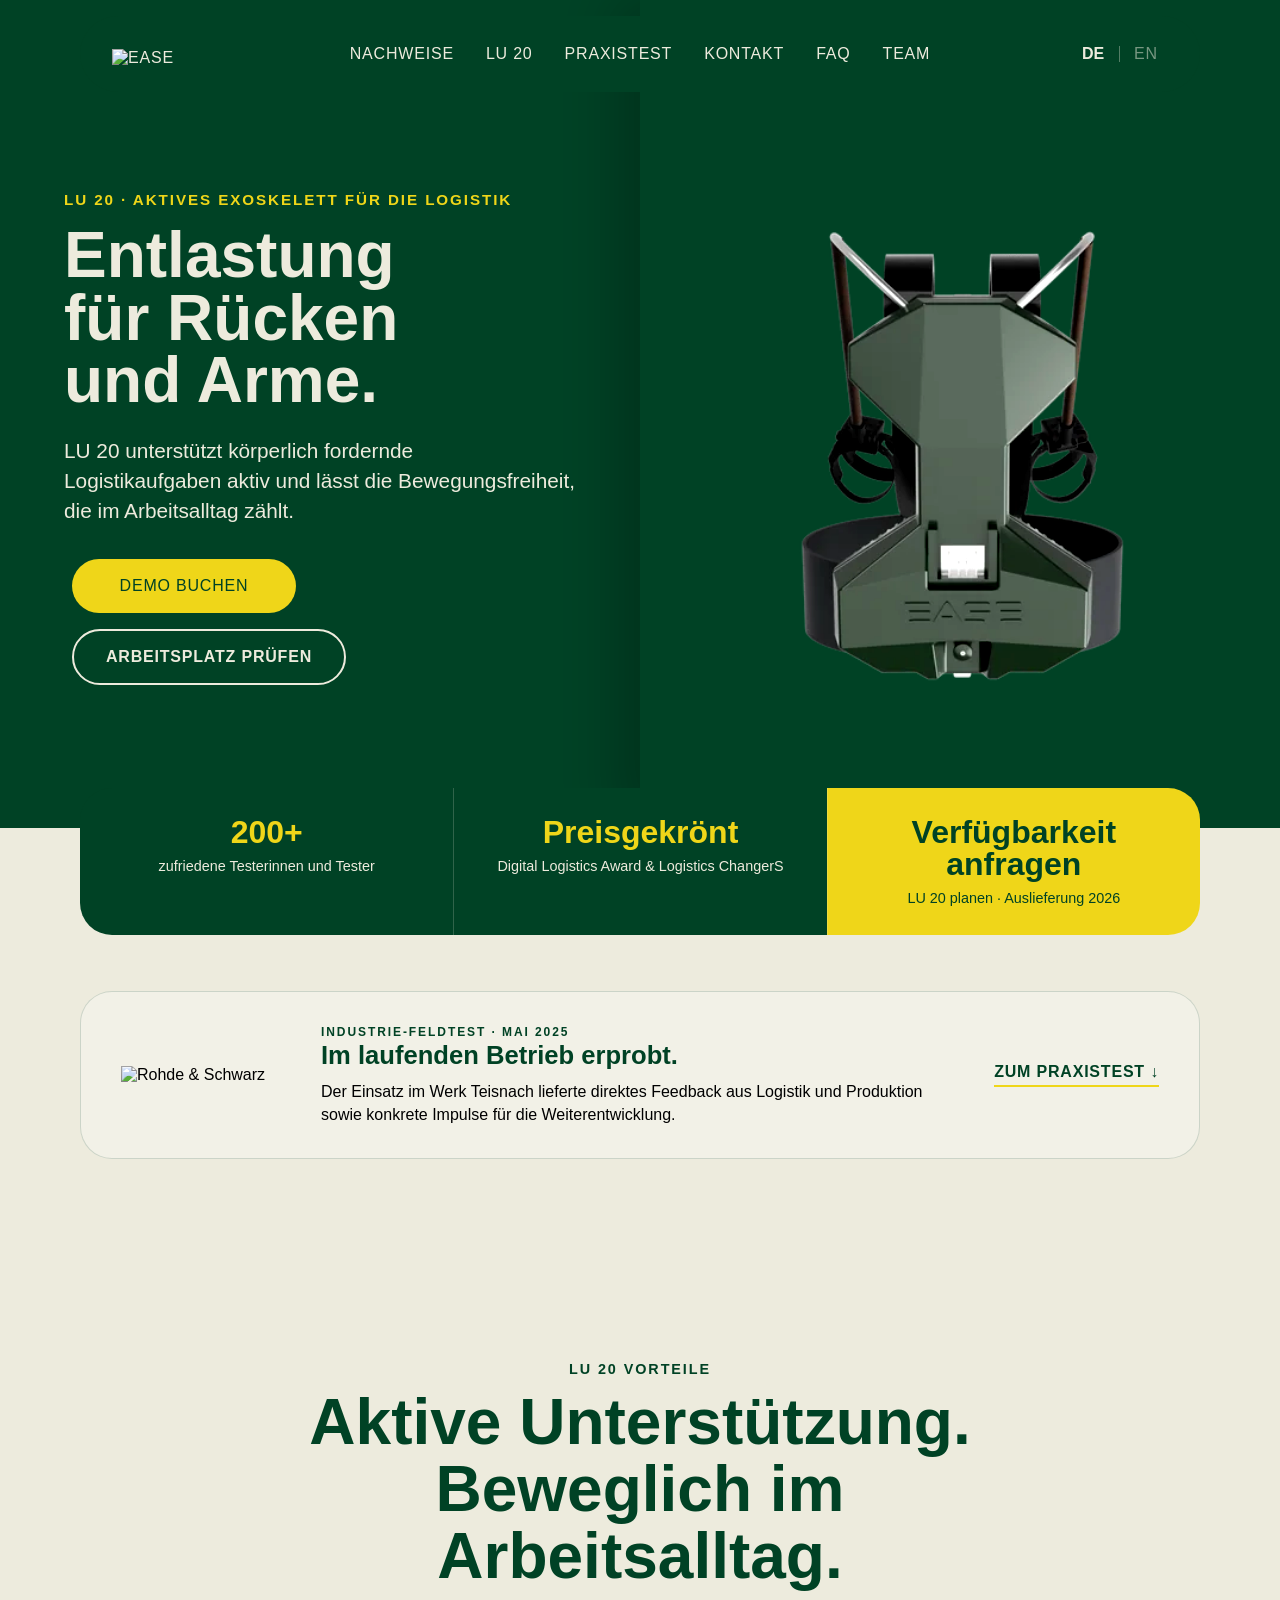
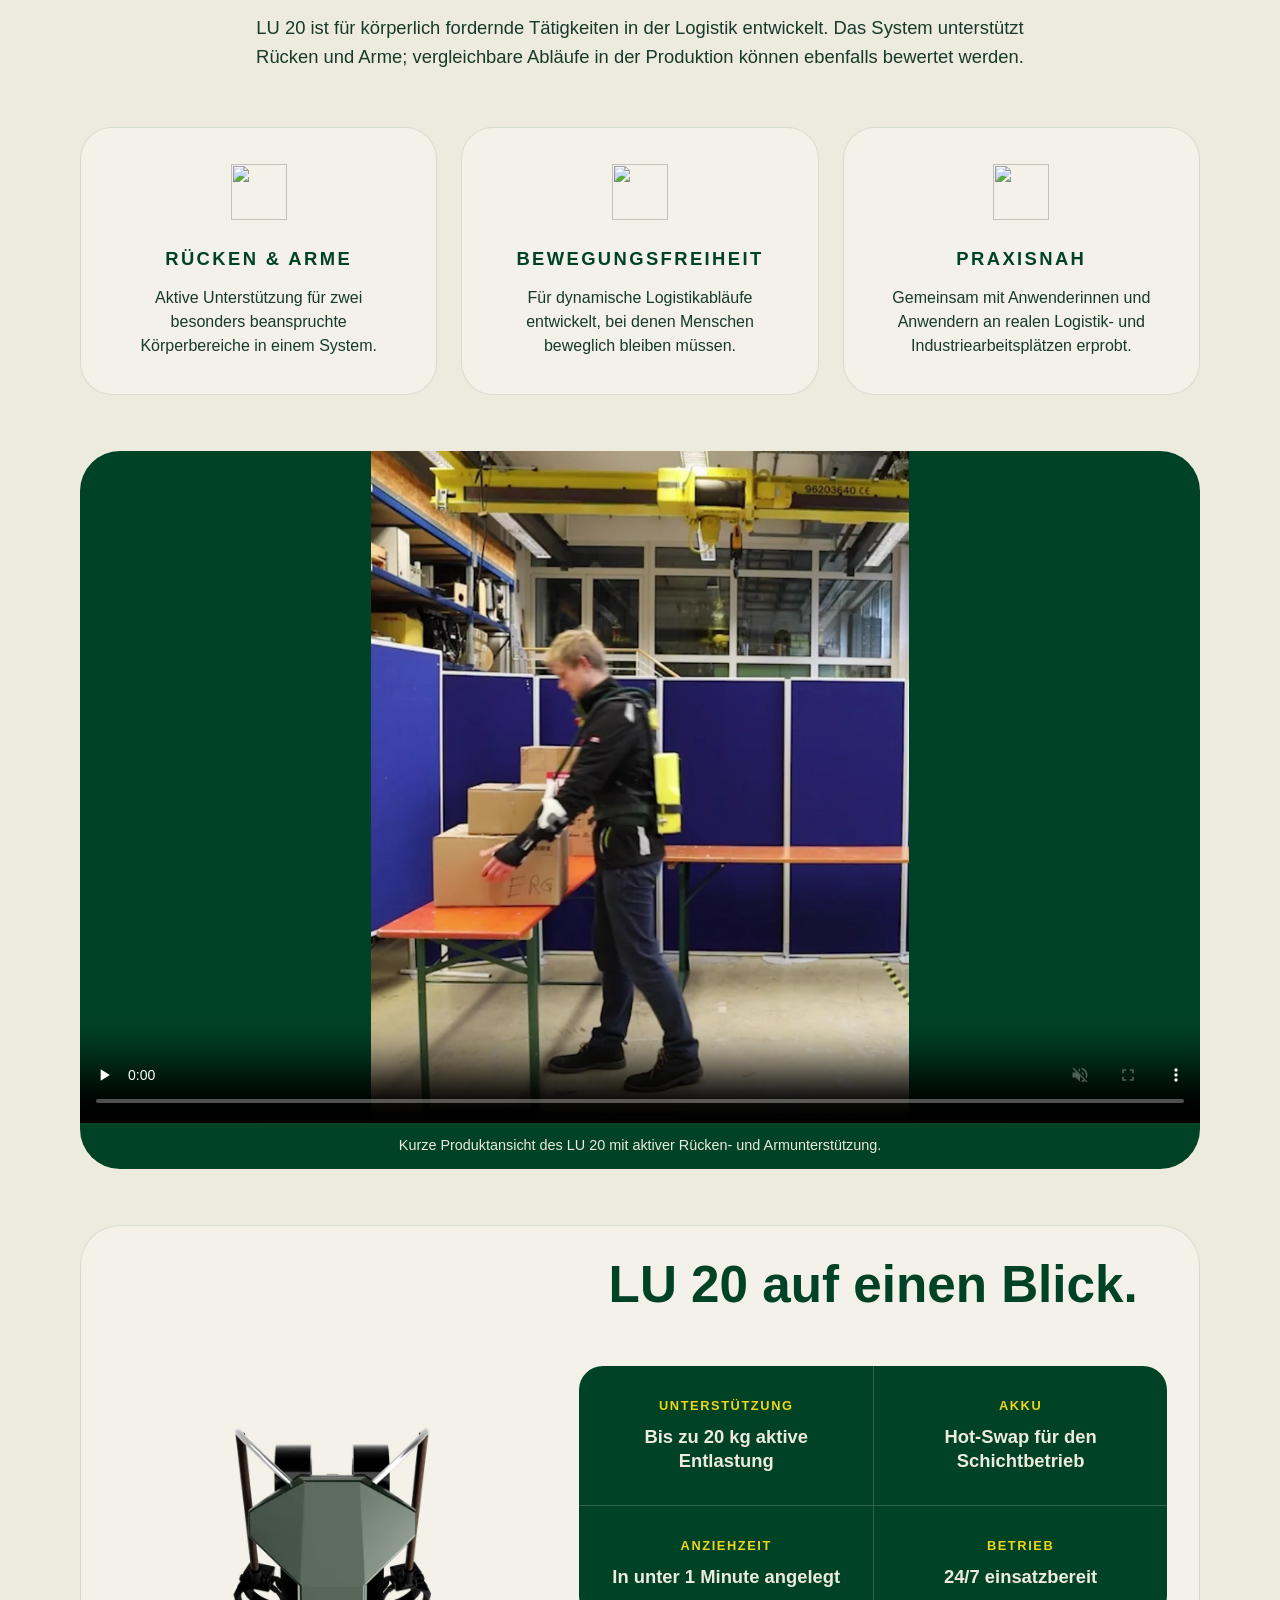
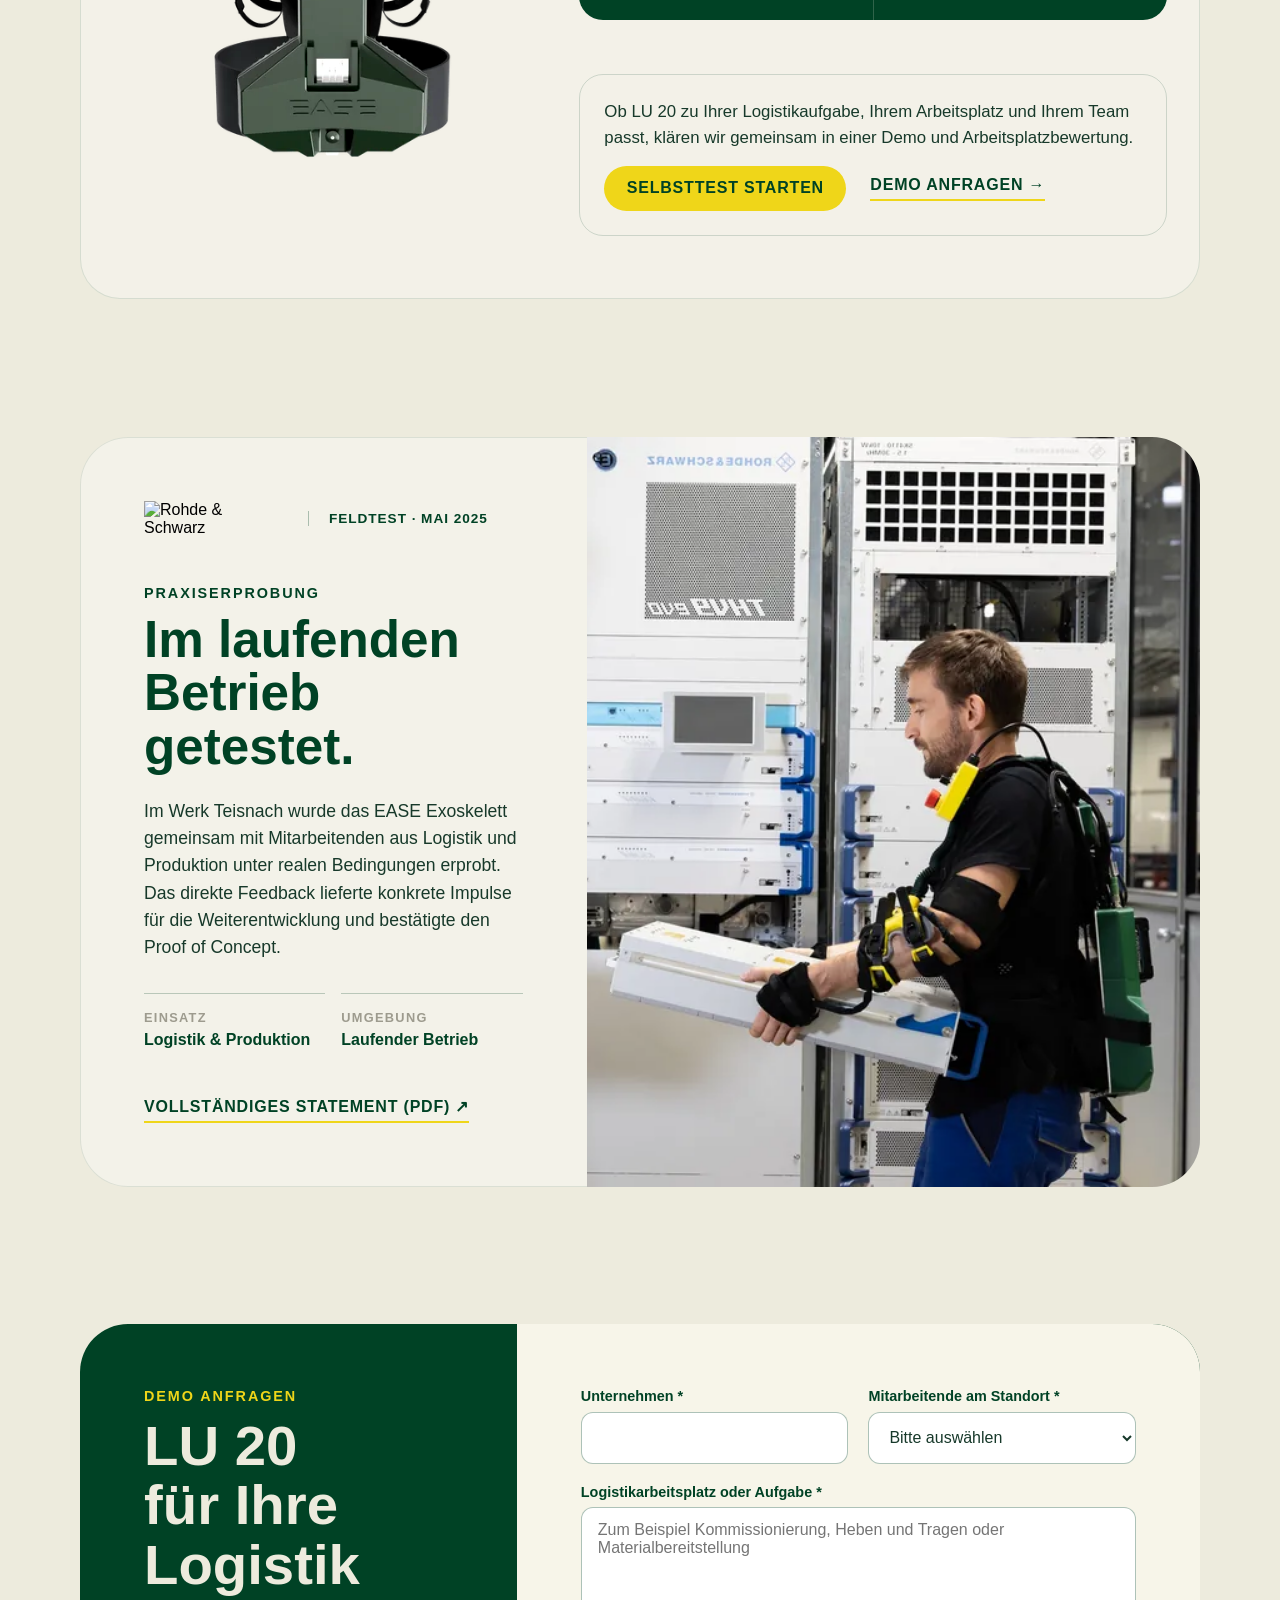
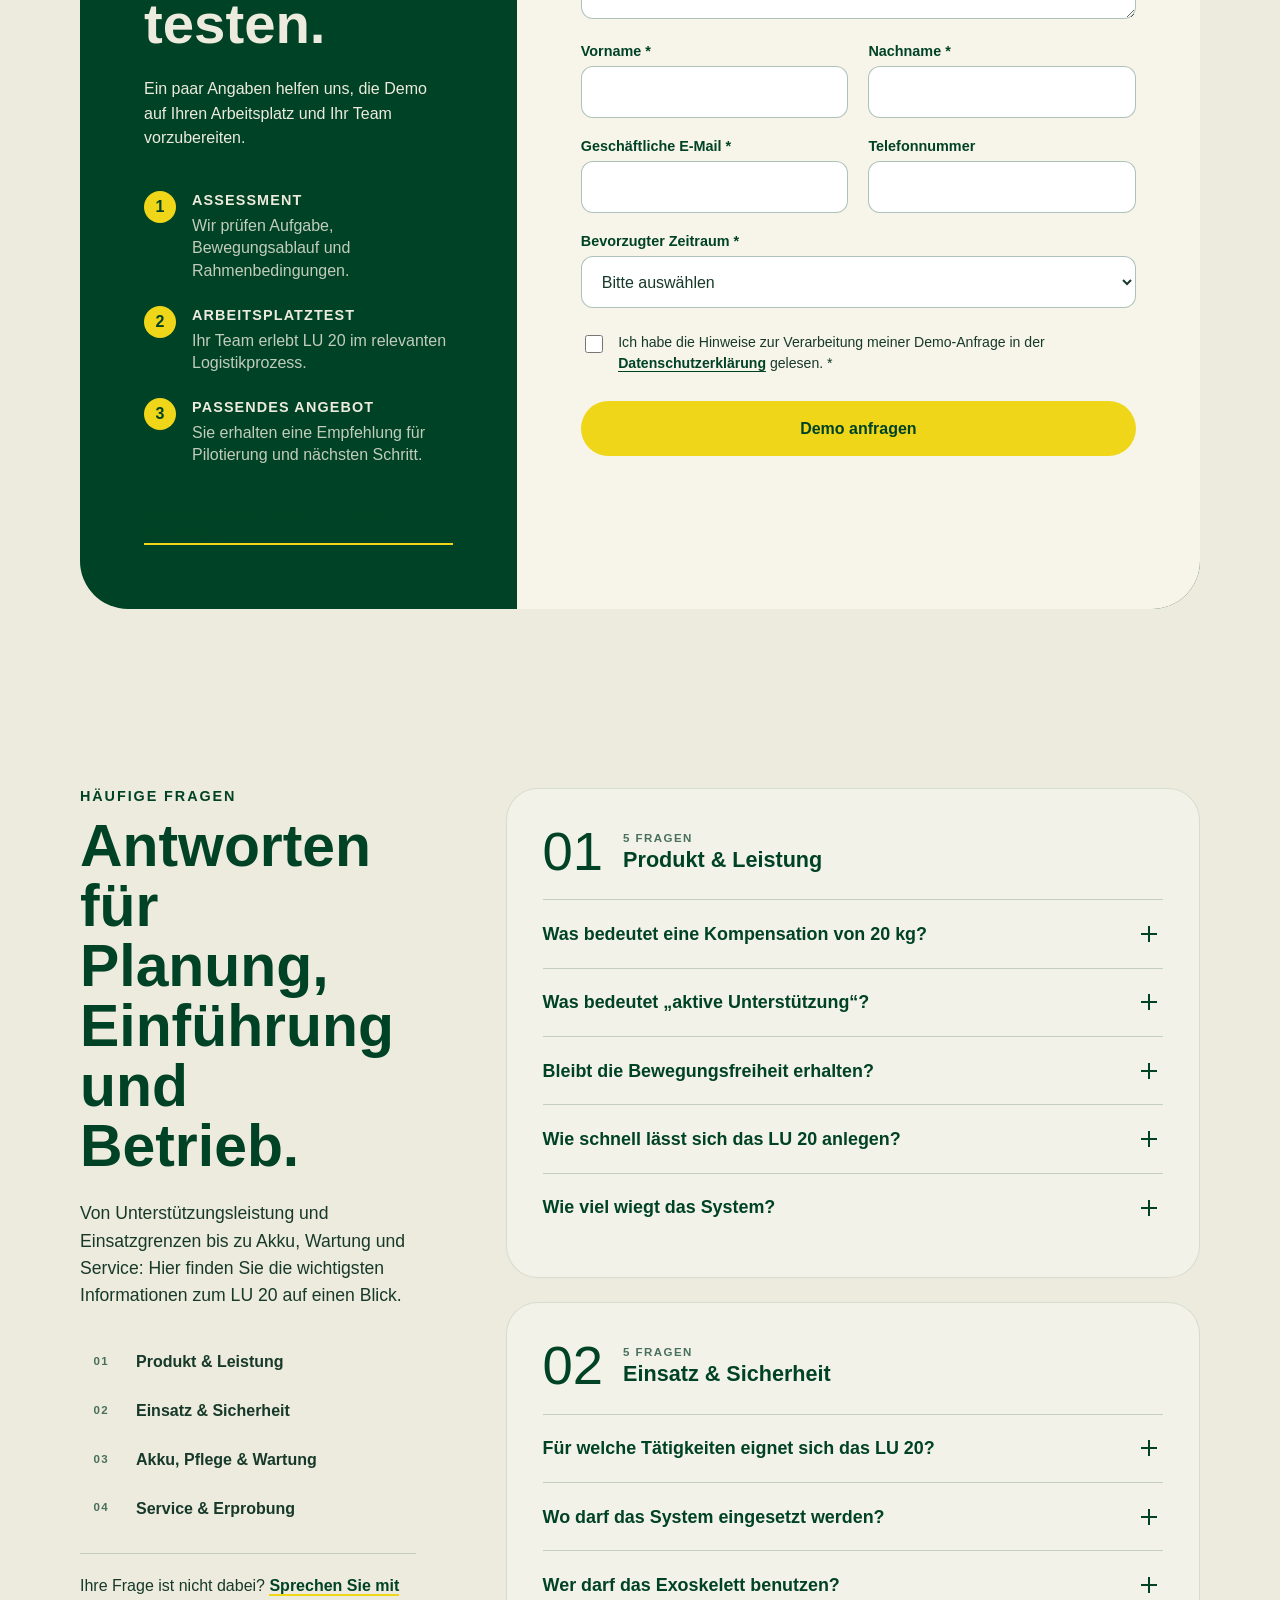
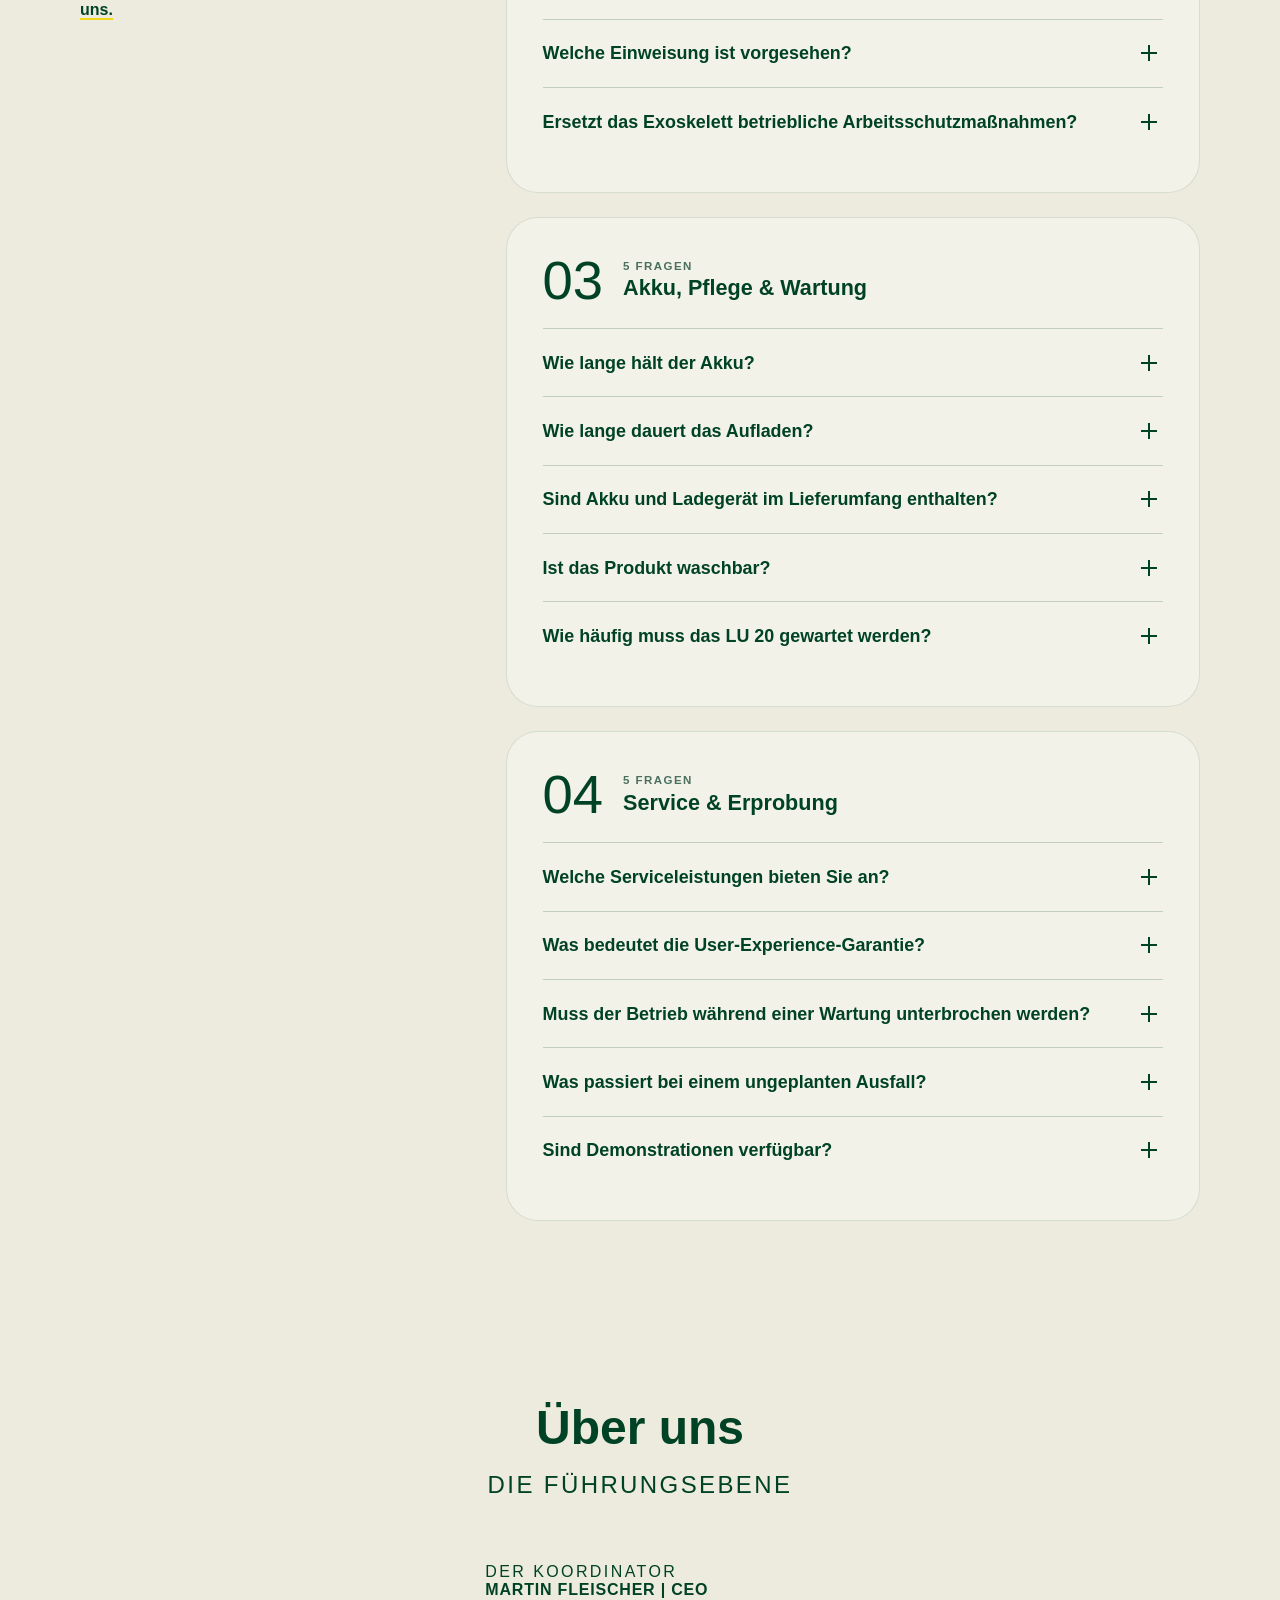
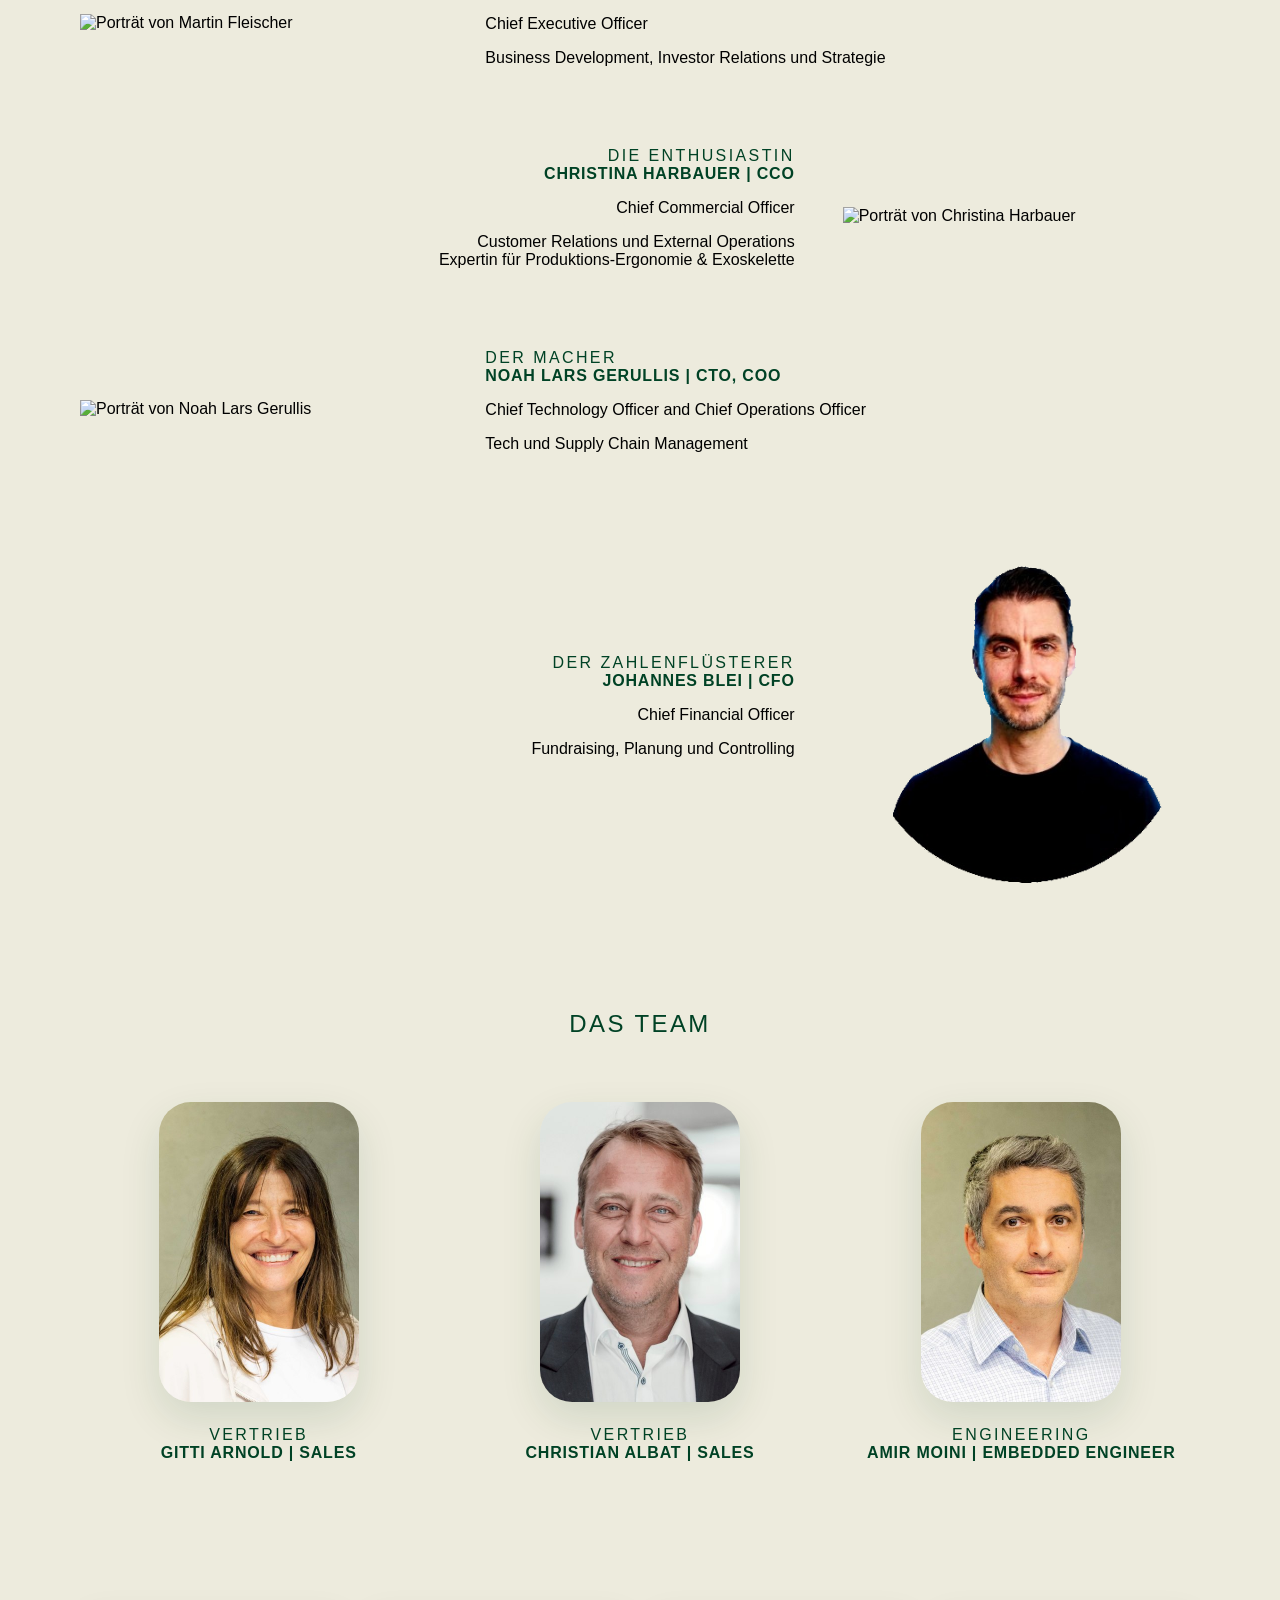
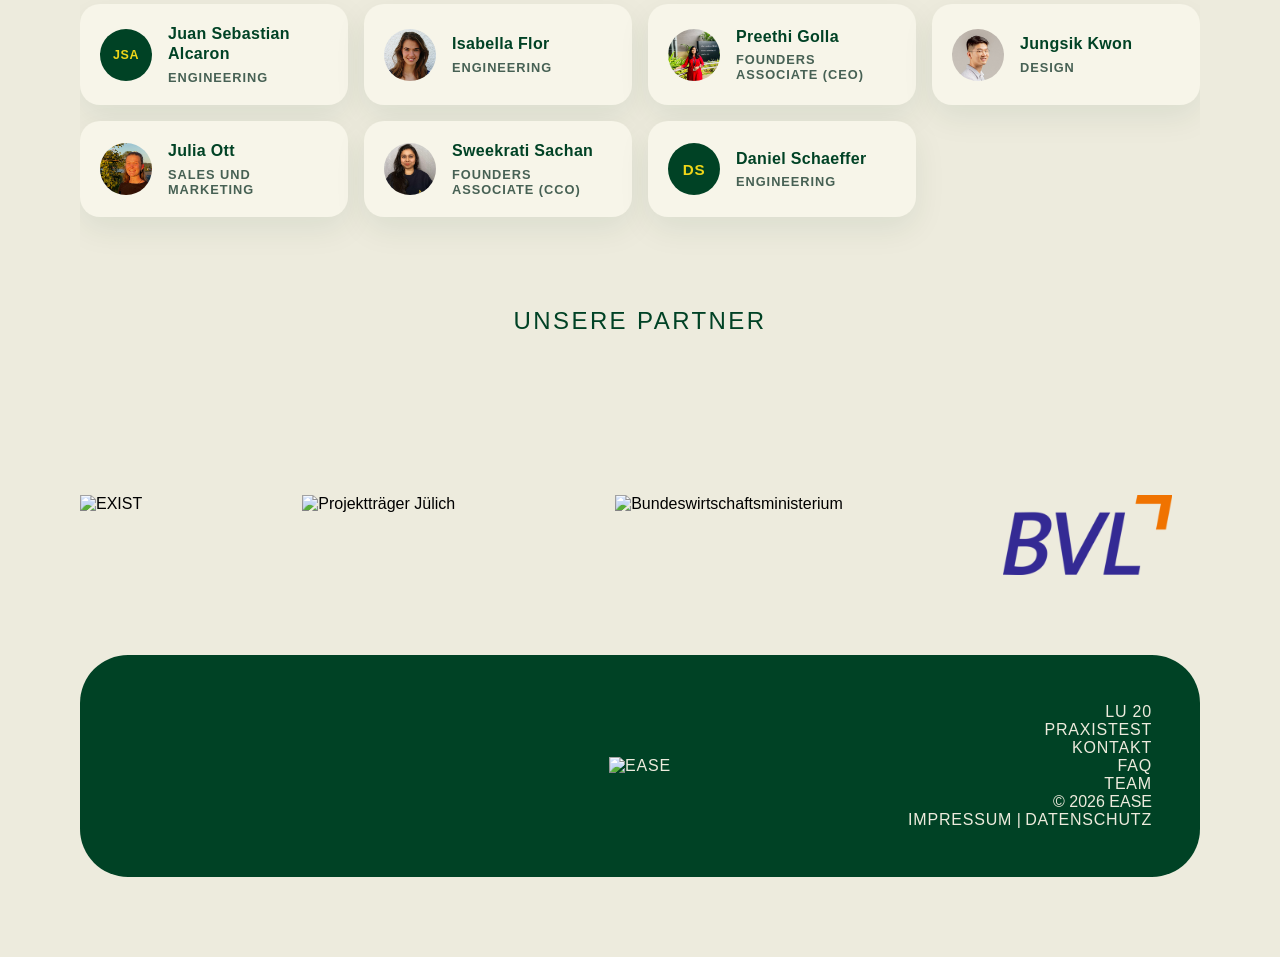
==== commit 6a9a8250: "Minor fixes" ====
--- a/index.html
+++ b/index.html
@@ -48,17 +48,6 @@
             "addressLocality": "München",
             "addressCountry": "DE"
           }
-        },
-        {
-          "@type": "Product",
-          "@id": "https://ease-systems.de/#lu20",
-          "name": "LU 20",
-          "description": "Aktives Exoskelett zur Unterstützung von Rücken und Armen bei körperlich fordernden Logistikaufgaben.",
-          "url": "https://ease-systems.de/#lu20-section",
-          "image": "https://ease-systems.de/img/Rendering_hinten-1800.webp",
-          "brand": {
-            "@id": "https://ease-systems.de/#organization"
-          }
         }
       ]
     }
--- a/style.css
+++ b/style.css
@@ -1910,8 +1910,10 @@
     }
 
     #hero-section {
-        height: 100svh;
-        min-height: 52rem;
+        display: grid;
+        grid-template-rows: clamp(17rem, 42svh, 23rem) auto;
+        height: auto;
+        min-height: 0;
     }
 
     #hero-section::after {
@@ -1919,52 +1921,59 @@
     }
 
     .hero-product-image {
-        inset: 0 0 auto;
+        position: relative;
+        inset: auto;
         width: 100%;
-        height: 50%;
+        height: 100%;
         object-position: center 58%;
         box-shadow: 0 1.5rem 3rem rgba(0, 0, 0, .22);
     }
 
     #hero-headlines {
-        top: 50%;
-        bottom: auto;
+        position: relative;
+        inset: auto;
         width: 100%;
-        height: 50%;
-        padding: 1.5rem 2rem;
+        height: auto;
+        padding: 1.5rem max(1.5rem, env(safe-area-inset-right, 0px))
+            max(1.75rem, env(safe-area-inset-bottom, 0px))
+            max(1.5rem, env(safe-area-inset-left, 0px));
+        justify-content: flex-start;
         transform: none;
     }
 
     #hero-headlines h1 {
         width: 100%;
         max-width: 34rem;
-        font-size: clamp(2.6rem, 12vw, 4rem);
-        line-height: 1;
+        font-size: clamp(2.35rem, 10.5vw, 3rem);
+        line-height: 1.02;
     }
 
     .hero-eyebrow {
         width: 100%;
-        font-size: .78rem;
-        line-height: 1.35;
+        margin-bottom: .75rem;
+        font-size: .75rem;
+        line-height: 1.3;
     }
 
     .hero-intro {
         width: 100%;
-        margin-top: 1rem;
-        font-size: 1.05rem;
-        line-height: 1.4;
+        margin-top: .75rem;
+        font-size: 1rem;
+        line-height: 1.35;
     }
 
     #hero-actions {
         flex-direction: column;
-        gap: .75rem;
+        gap: .625rem;
         width: 100%;
-        margin-top: 1.5rem;
+        margin-top: 1.125rem;
     }
 
     #hero-actions > * {
         width: 100%;
         min-width: 0;
+        min-height: 3rem;
+        padding: .75rem 1.25rem;
     }
 
     #proof-section {
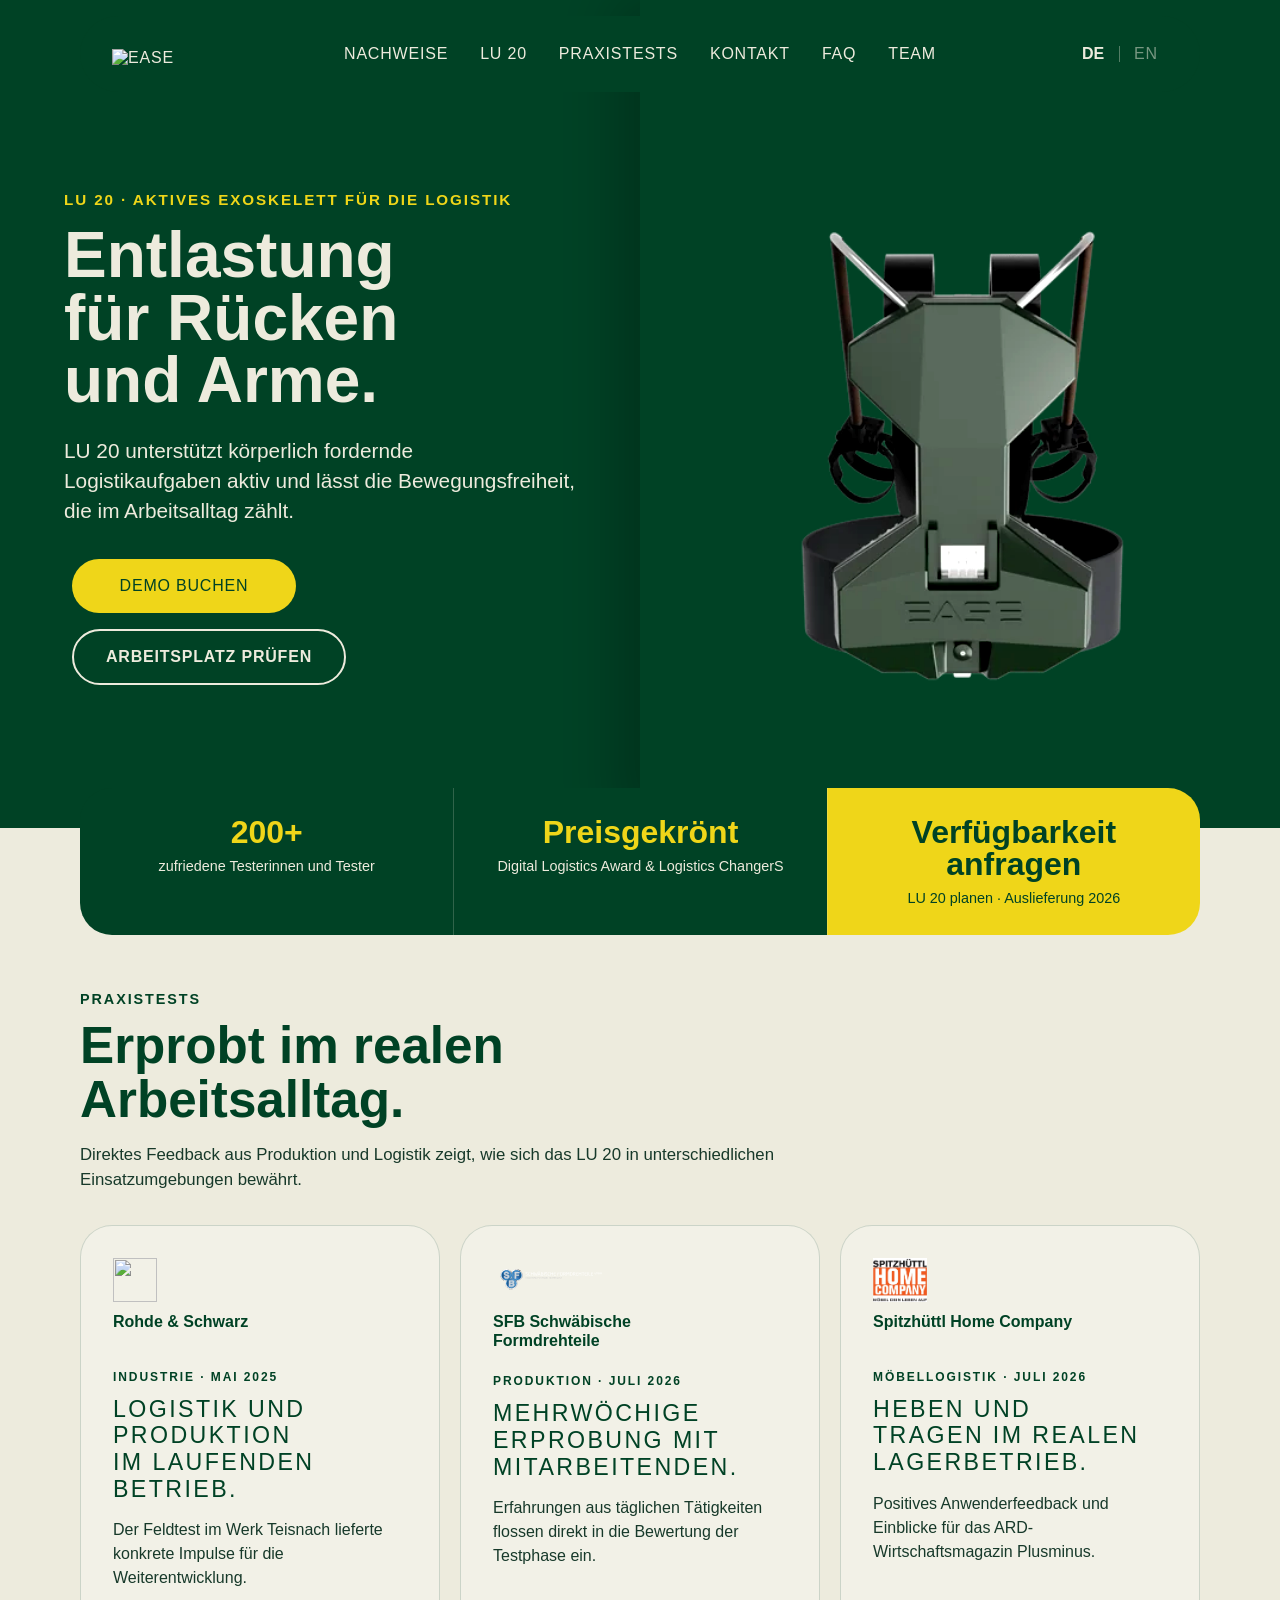
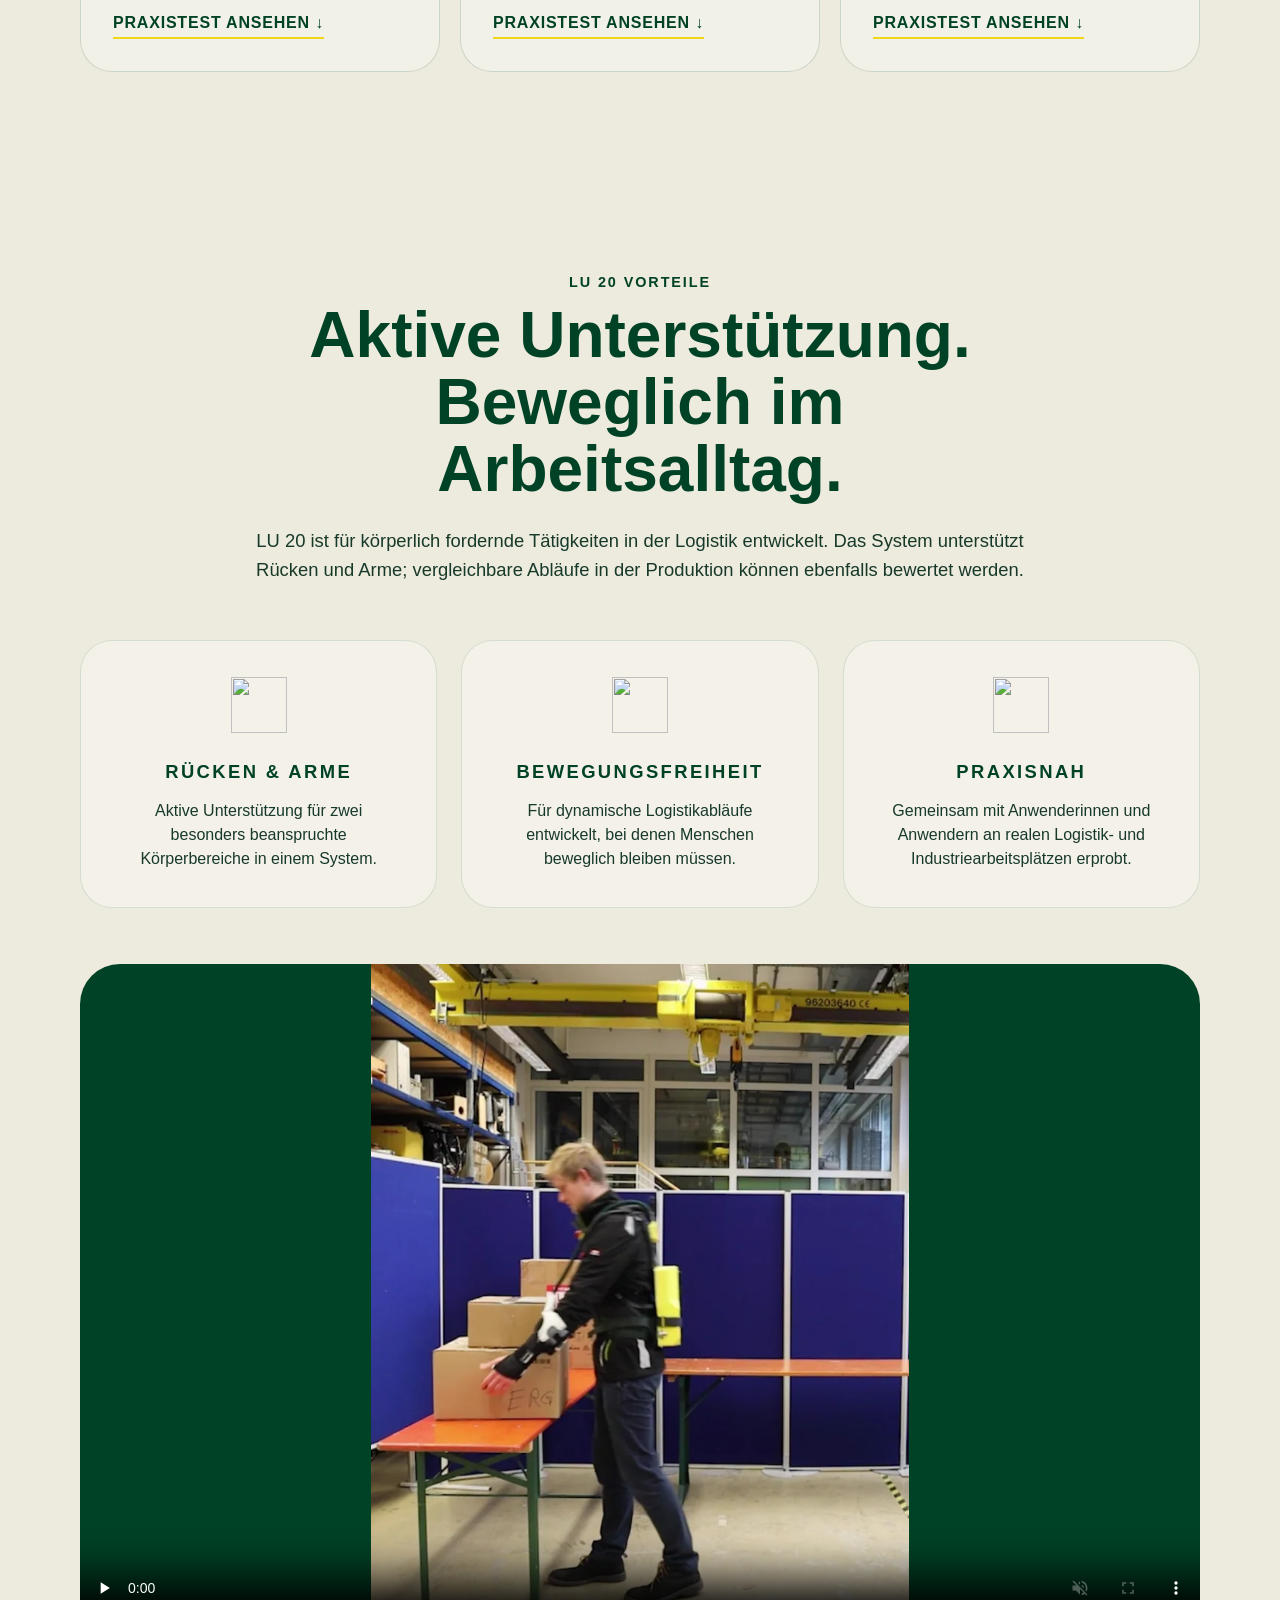
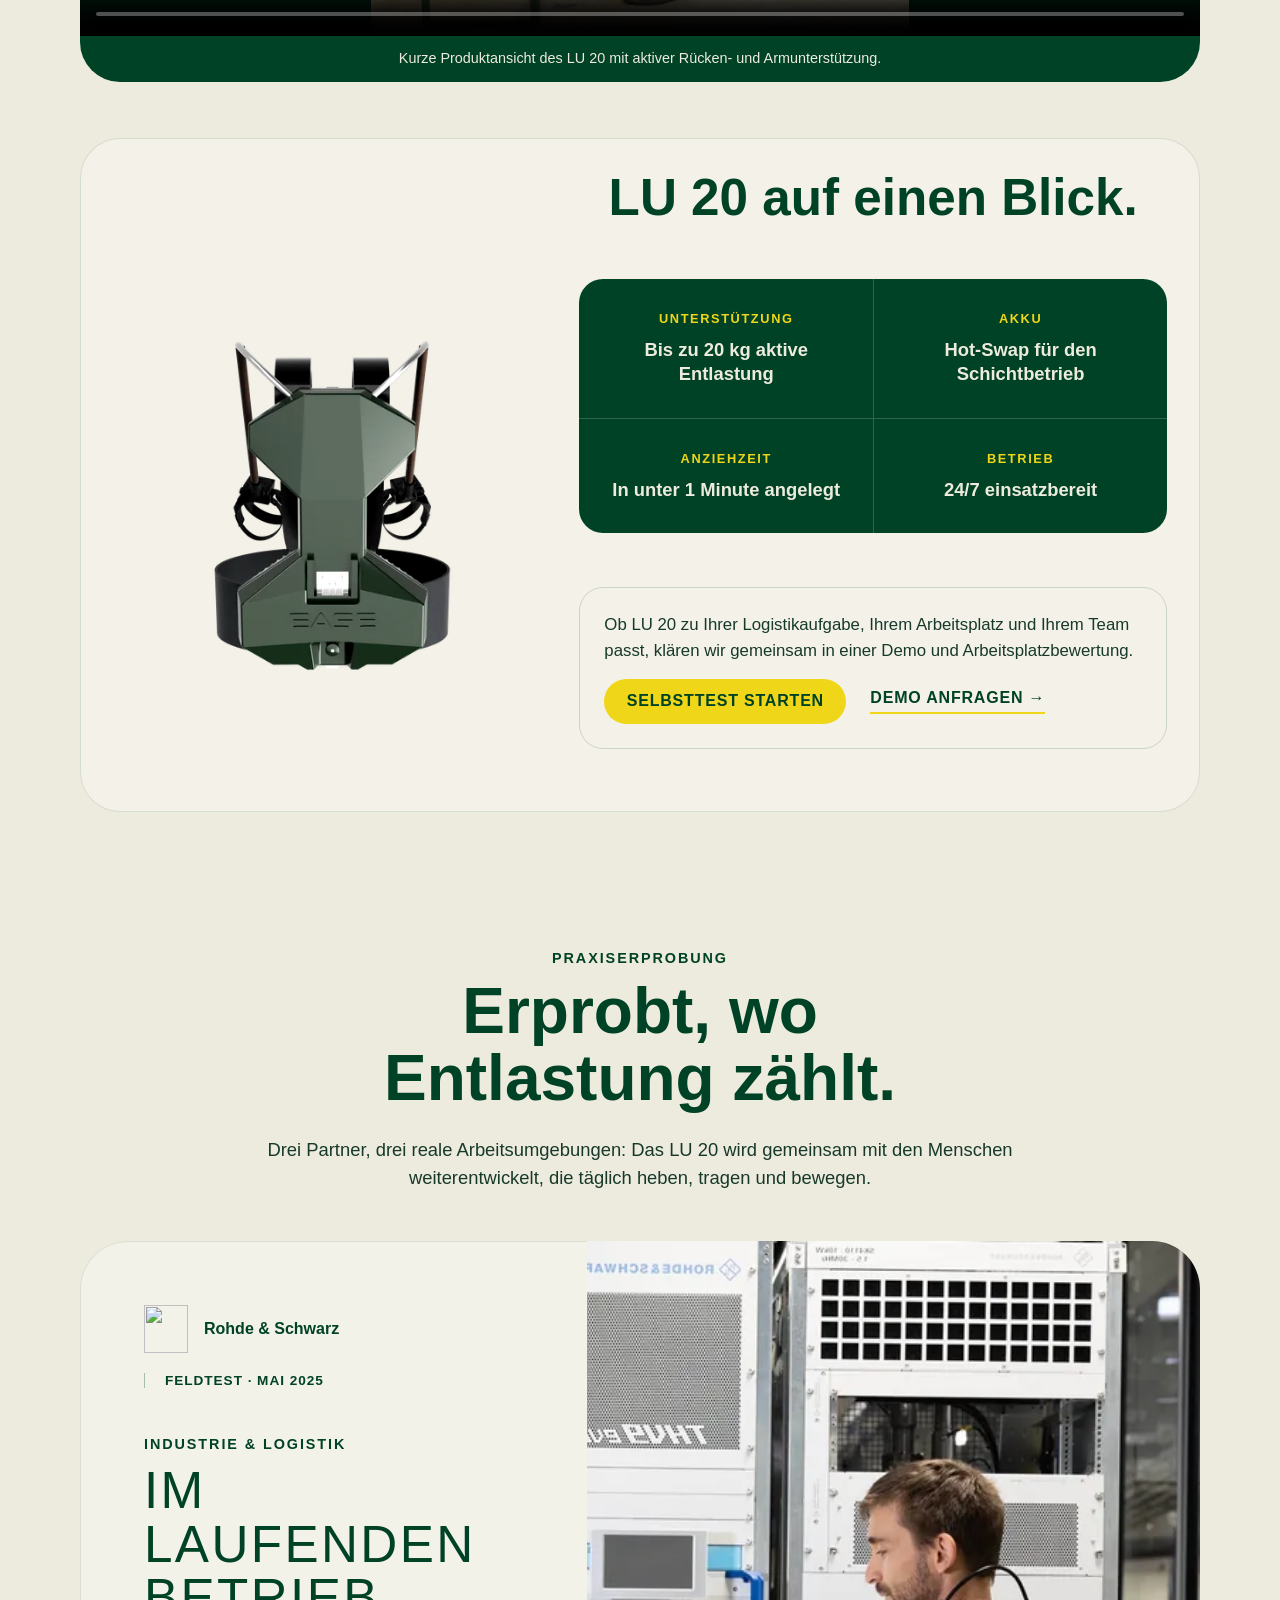
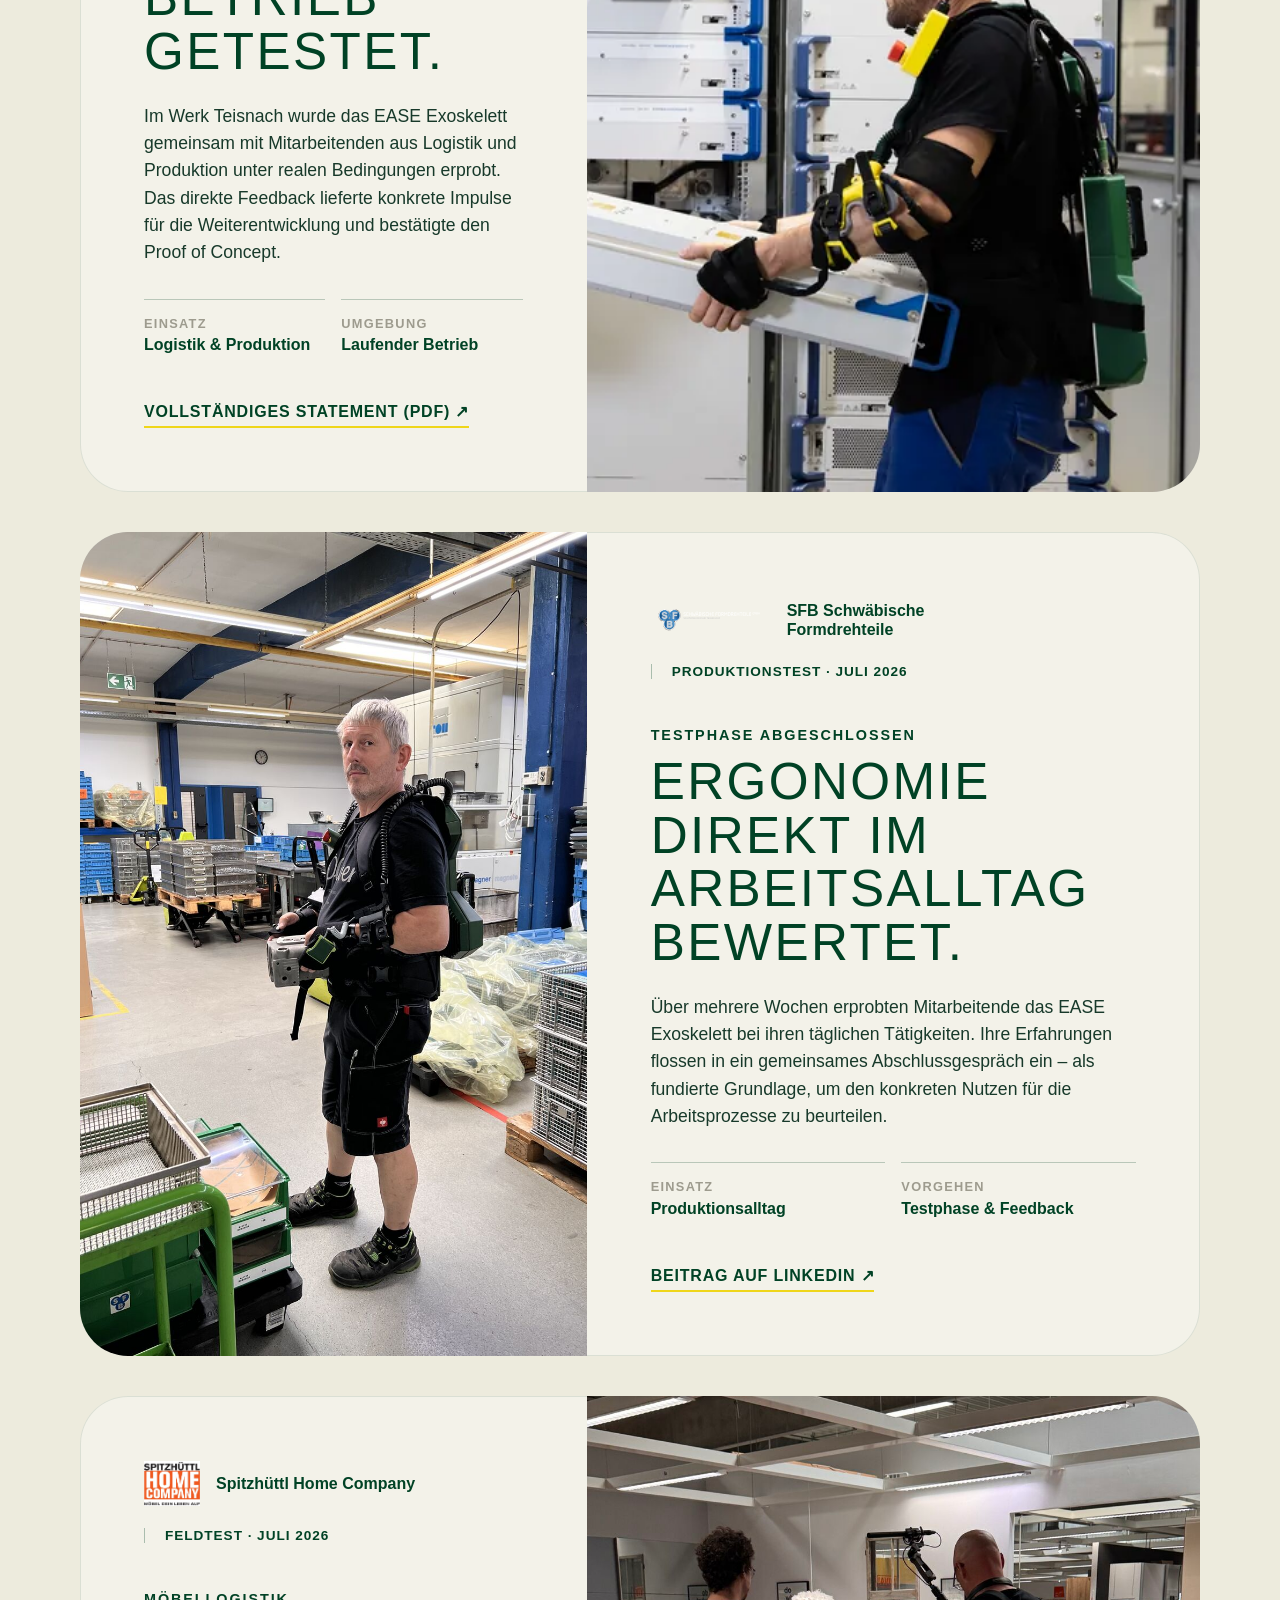
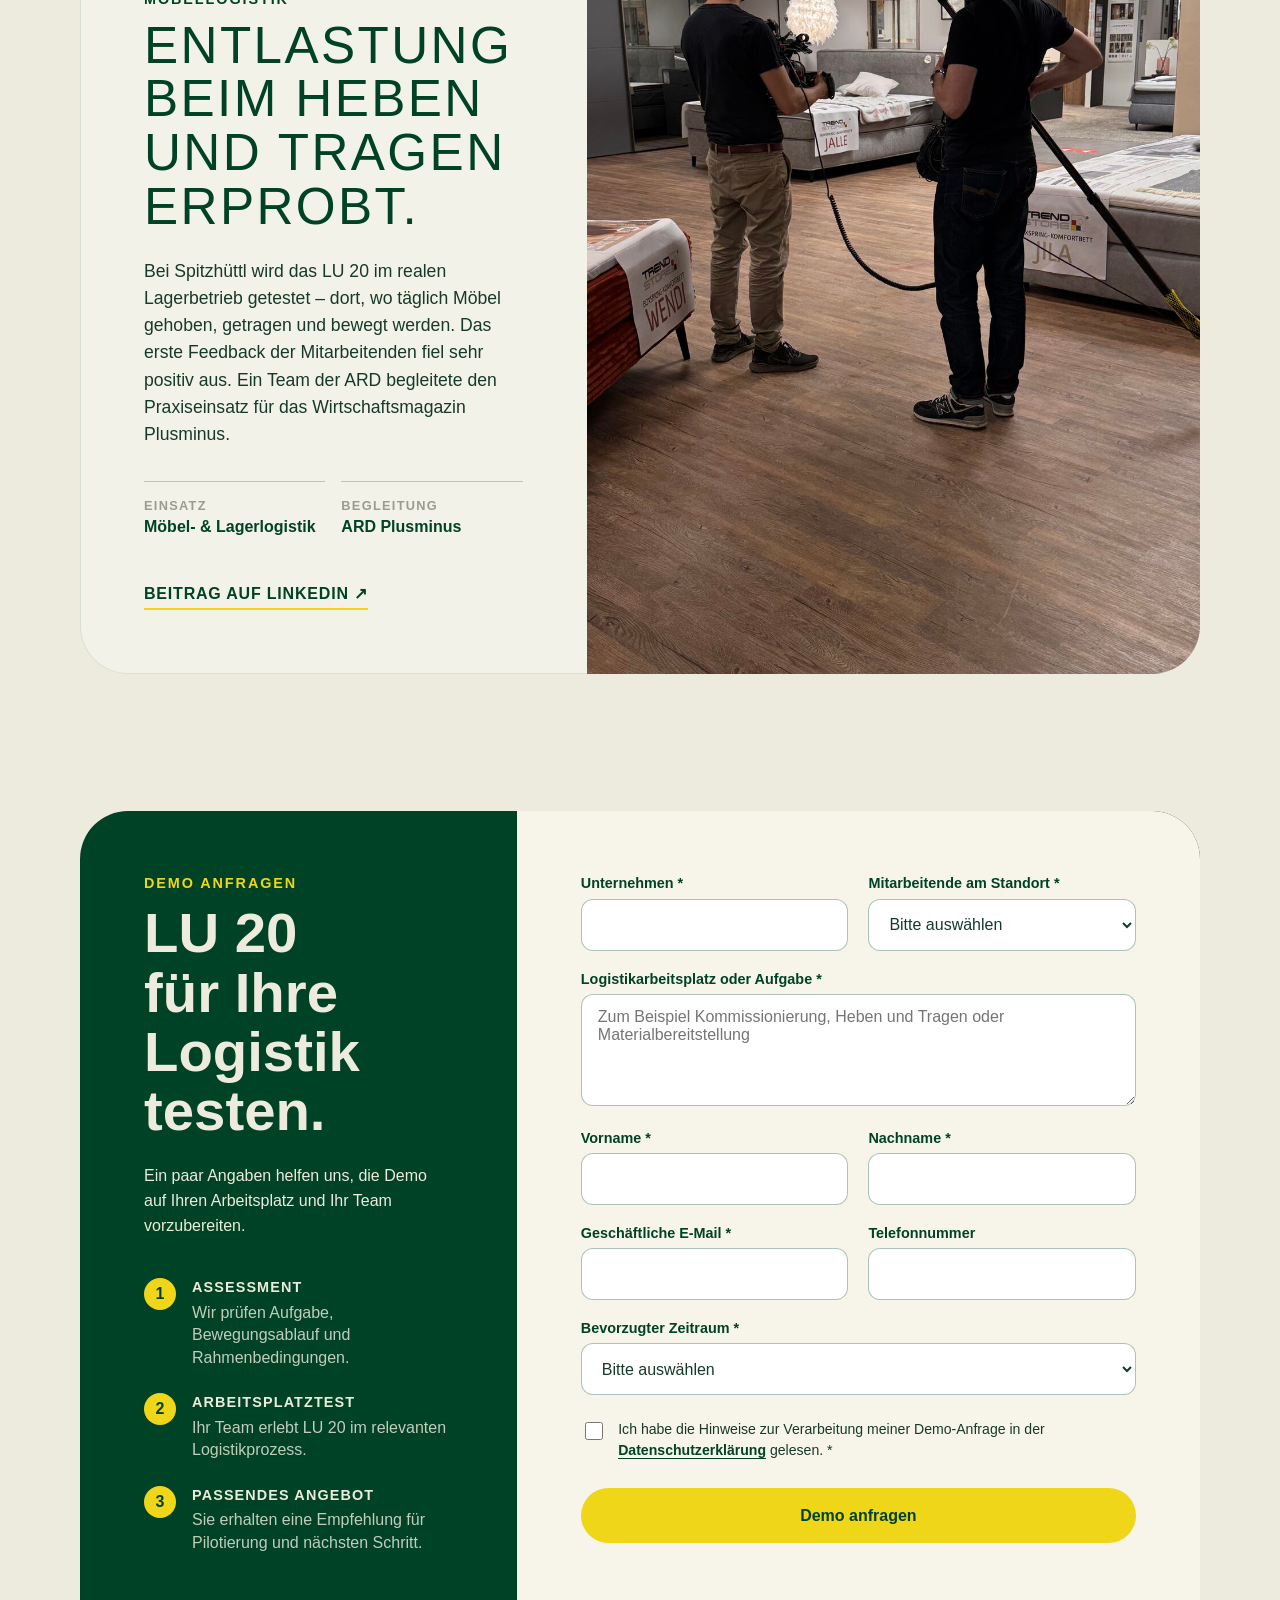
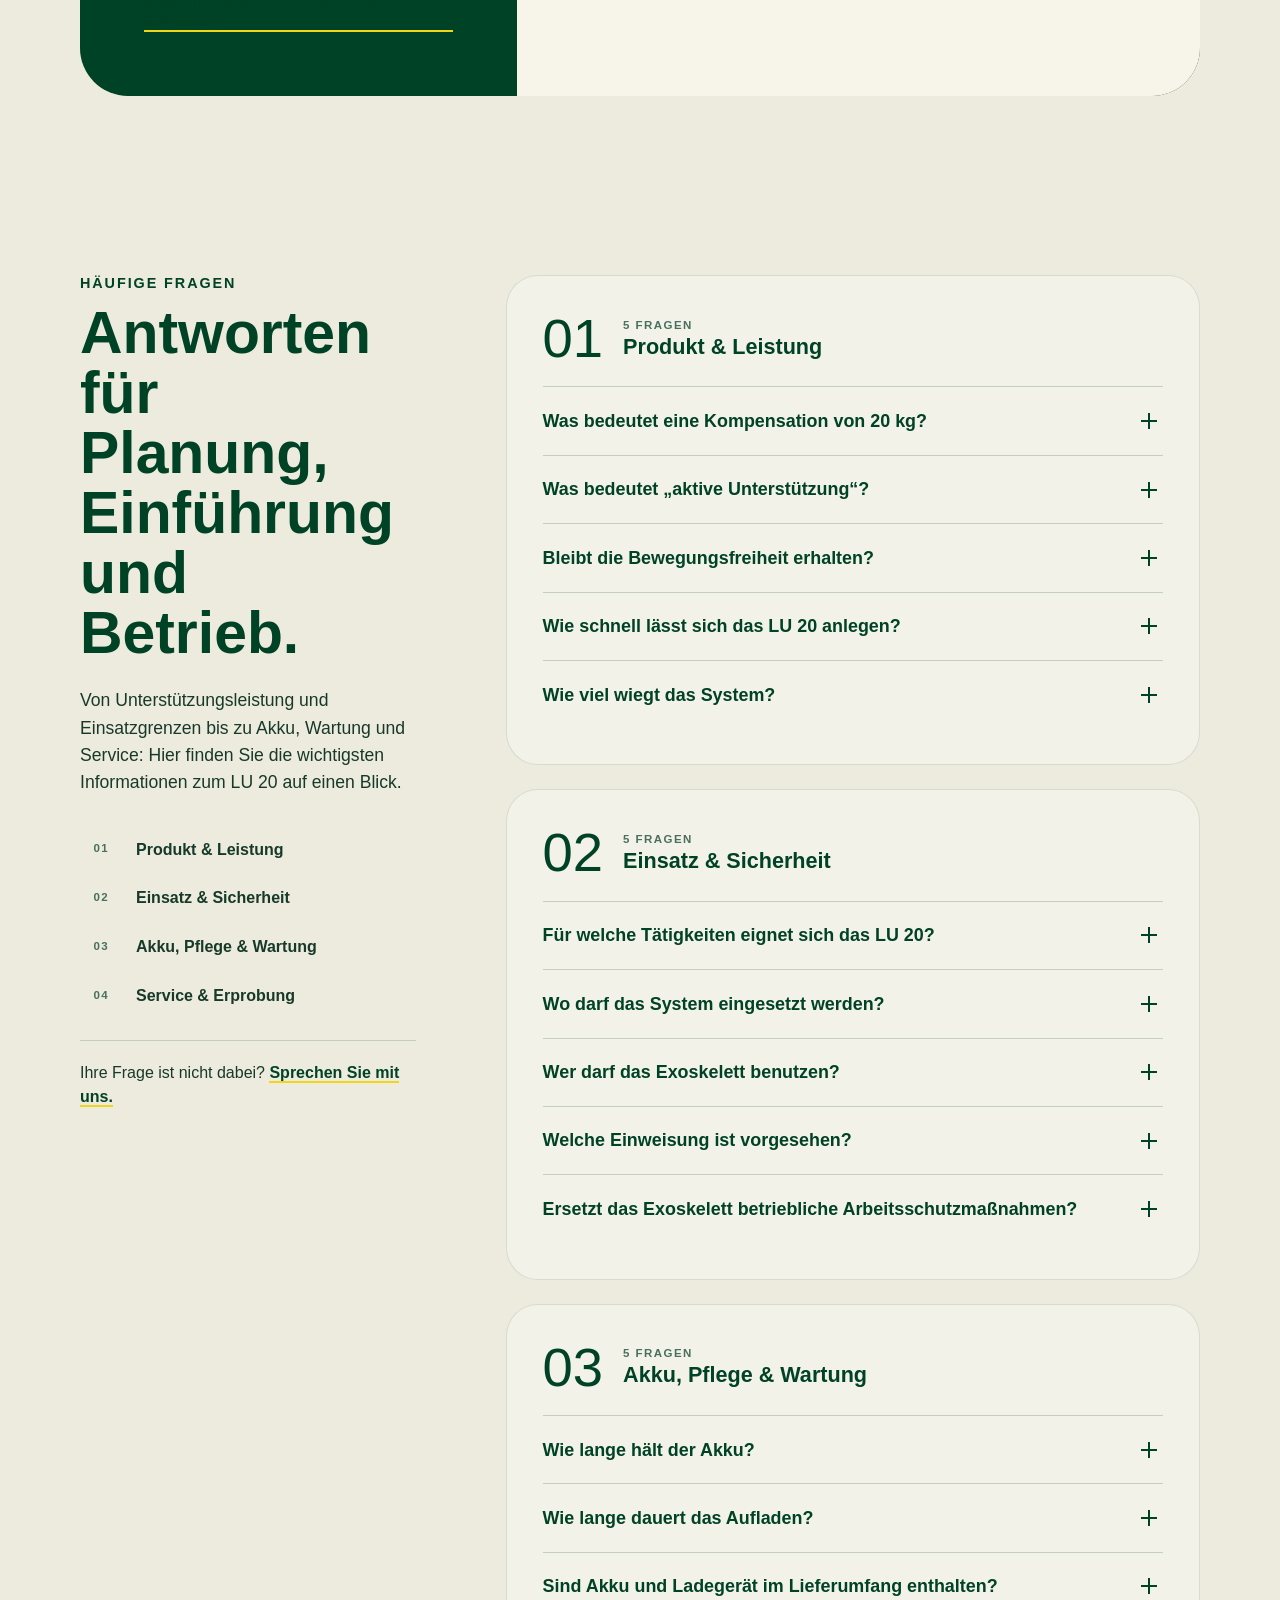
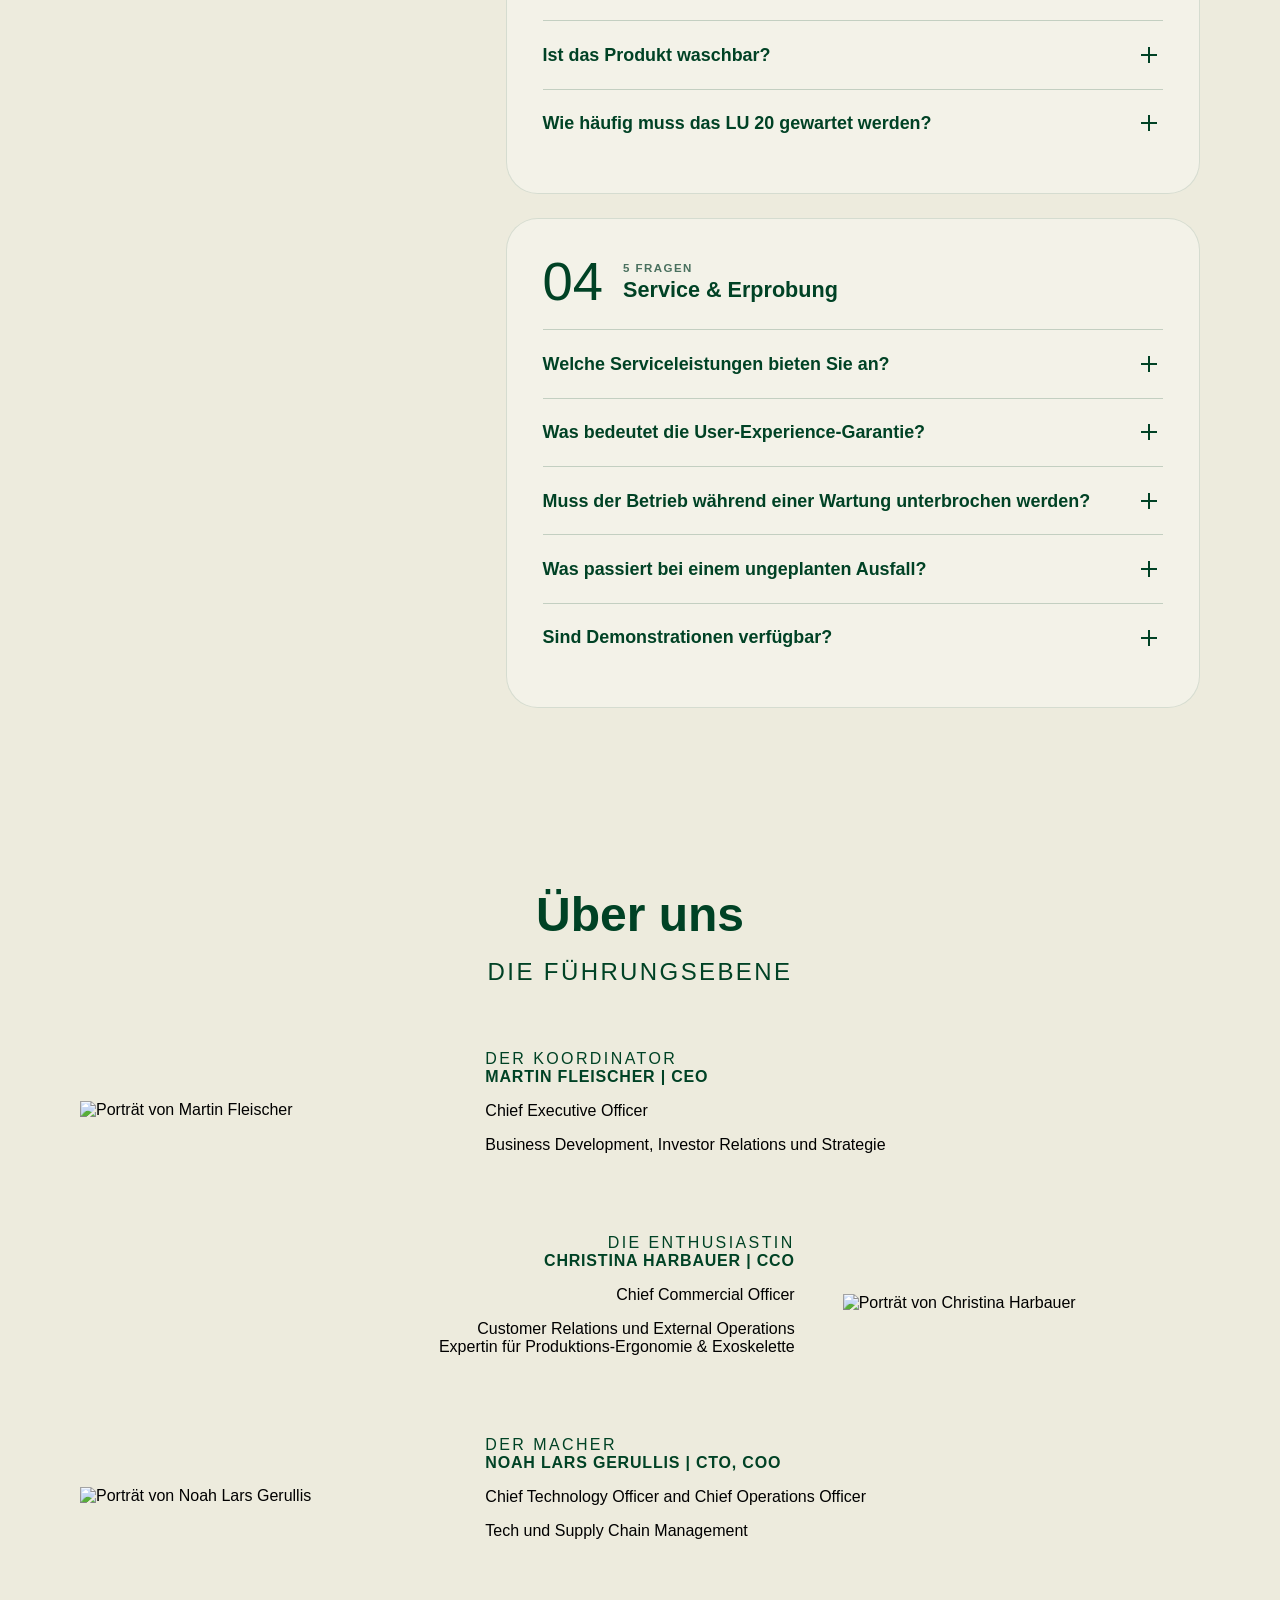
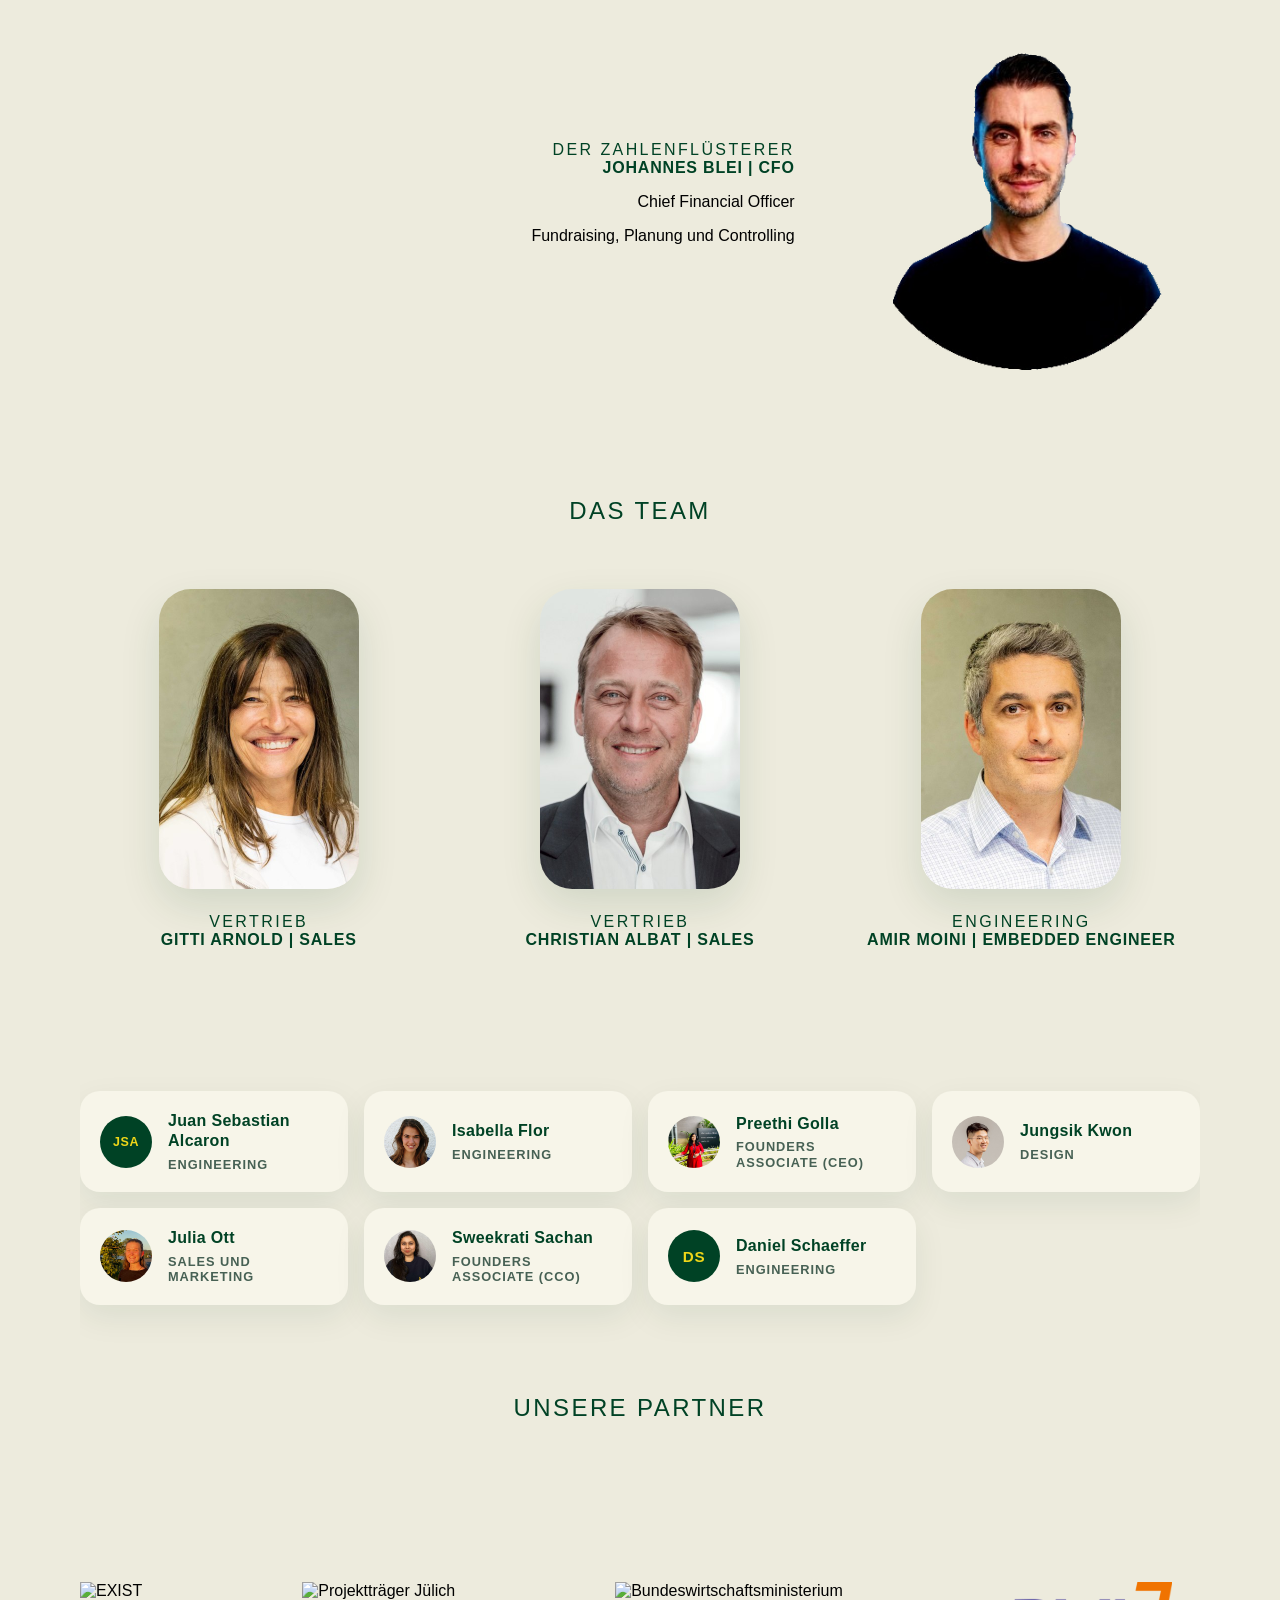
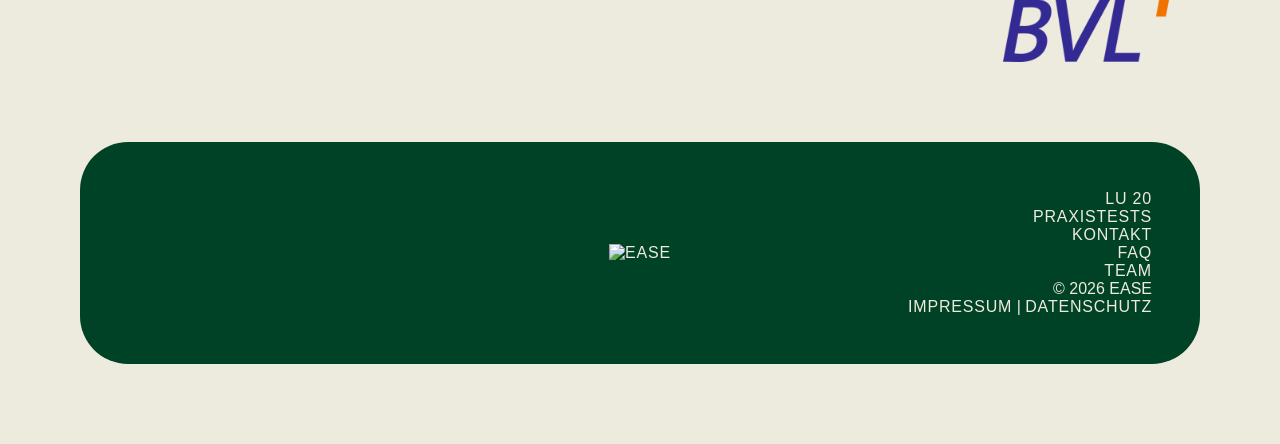
==== commit 4d2da8a3: "Add SFB and Spitzhüttl field tests Add bilingual case-study and proof content for the new partners. " ====
--- a/index.html
+++ b/index.html
@@ -68,7 +68,7 @@
         <div id="nav-elements">
             <a class="nav-link" onclick="menuToggle()" href="index.html#proof-section">Nachweise</a>
             <a class="nav-link" onclick="menuToggle()" href="index.html#lu20-section">LU 20</a>
-            <a class="nav-link" onclick="menuToggle()" href="index.html#field-test">Praxistest</a>
+            <a class="nav-link" onclick="menuToggle()" href="index.html#field-test">Praxistests</a>
             <a class="nav-link" onclick="menuToggle()" href="index.html#contact-section">Kontakt</a>
             <a class="nav-link" onclick="menuToggle()" href="index.html#faq-section">FAQ</a>
             <a class="nav-link" onclick="menuToggle()" href="index.html#about-section">Team</a>
@@ -112,15 +112,46 @@
                 </a>
             </div>
 
-            <article class="proof-teaser">
-                <img src="./img/Rohde_Schwarz_Logo.png" loading="lazy" decoding="async" alt="Rohde &amp; Schwarz">
-                <div>
-                    <p class="section-kicker">Industrie-Feldtest · Mai 2025</p>
-                    <h2 id="proof-heading">Im laufenden Betrieb erprobt.</h2>
-                    <p>Der Einsatz im Werk Teisnach lieferte direktes Feedback aus Logistik und Produktion sowie konkrete Impulse für die Weiterentwicklung.</p>
-                </div>
-                <a class="text-link" href="#field-test">Zum Praxistest <span aria-hidden="true">↓</span></a>
-            </article>
+            <div class="proof-study-intro">
+                <p class="section-kicker">Praxistests</p>
+                <h2 id="proof-heading">Erprobt im realen Arbeitsalltag.</h2>
+                <p>Direktes Feedback aus Produktion und Logistik zeigt, wie sich das LU 20 in unterschiedlichen Einsatzumgebungen bewährt.</p>
+            </div>
+
+            <div class="proof-study-grid">
+                <article class="proof-study-card">
+                    <div class="proof-study-brand">
+                        <img class="company-logo company-logo--mark" src="./img/Rohde_Schwarz_Logo.png" width="179" height="179" loading="lazy" decoding="async" alt="">
+                        <strong>Rohde &amp; Schwarz</strong>
+                    </div>
+                    <p class="section-kicker">Industrie · Mai 2025</p>
+                    <h3>Logistik und Produktion im laufenden Betrieb.</h3>
+                    <p>Der Feldtest im Werk Teisnach lieferte konkrete Impulse für die Weiterentwicklung.</p>
+                    <a class="text-link" href="#case-rohde-schwarz">Praxistest ansehen <span aria-hidden="true">↓</span></a>
+                </article>
+
+                <article class="proof-study-card">
+                    <div class="proof-study-brand">
+                        <img class="company-logo company-logo--wordmark" src="./img/sfb-logo.svg" width="838" height="151" loading="lazy" decoding="async" alt="">
+                        <strong>SFB Schwäbische Formdrehteile</strong>
+                    </div>
+                    <p class="section-kicker">Produktion · Juli 2026</p>
+                    <h3>Mehrwöchige Erprobung mit Mitarbeitenden.</h3>
+                    <p>Erfahrungen aus täglichen Tätigkeiten flossen direkt in die Bewertung der Testphase ein.</p>
+                    <a class="text-link" href="#case-sfb">Praxistest ansehen <span aria-hidden="true">↓</span></a>
+                </article>
+
+                <article class="proof-study-card">
+                    <div class="proof-study-brand">
+                        <img class="company-logo company-logo--stacked" src="./img/spitzhuettl-logo.jpg" width="500" height="404" loading="lazy" decoding="async" alt="">
+                        <strong>Spitzhüttl Home Company</strong>
+                    </div>
+                    <p class="section-kicker">Möbellogistik · Juli 2026</p>
+                    <h3>Heben und Tragen im realen Lagerbetrieb.</h3>
+                    <p>Positives Anwenderfeedback und Einblicke für das ARD-Wirtschaftsmagazin Plusminus.</p>
+                    <a class="text-link" href="#case-spitzhuettl">Praxistest ansehen <span aria-hidden="true">↓</span></a>
+                </article>
+            </div>
         </div>
     </section>
 
@@ -190,29 +221,93 @@
     </section>
 
     <section id="field-test" class="wide-section" aria-labelledby="field-test-heading">
-        <article class="case-study">
-            <div class="case-study-copy">
-                <div class="customer-lockup">
-                    <img src="./img/Rohde_Schwarz_Logo.png" loading="lazy" decoding="async" alt="Rohde &amp; Schwarz">
-                    <span>Feldtest · Mai 2025</span>
-                </div>
-                <p class="section-kicker">Praxiserprobung</p>
-                <h2 id="field-test-heading">Im laufenden Betrieb getestet.</h2>
-                <p>Im Werk Teisnach wurde das EASE Exoskelett gemeinsam mit Mitarbeitenden aus Logistik und Produktion unter realen Bedingungen erprobt. Das direkte Feedback lieferte konkrete Impulse für die Weiterentwicklung und bestätigte den Proof of Concept.</p>
-                <dl class="case-facts">
-                    <div>
-                        <dt>Einsatz</dt>
-                        <dd>Logistik &amp; Produktion</dd>
-                    </div>
-                    <div>
-                        <dt>Umgebung</dt>
-                        <dd>Laufender Betrieb</dd>
-                    </div>
-                </dl>
-                <a class="text-link" href="files/Statement_RohdeSchwarz.pdf" target="_blank" rel="noopener">Vollständiges Statement (PDF) <span aria-hidden="true">↗</span></a>
-            </div>
-            <img class="case-study-image" src="./img/RohdeSchwarz_Exoskeleton_FieldTest-1600.webp" srcset="./img/RohdeSchwarz_Exoskeleton_FieldTest-900.webp 900w, ./img/RohdeSchwarz_Exoskeleton_FieldTest-1600.webp 1600w" sizes="(max-width: 860px) 100vw, 50vw" width="1600" height="1067" loading="lazy" decoding="async" alt="Ein Mitarbeiter testet das EASE Exoskelett im Werk von Rohde &amp; Schwarz, begleitet von einem Beobachter mit Klemmbrett.">
-        </article>
+        <div class="section-intro case-studies-intro">
+            <p class="section-kicker">Praxiserprobung</p>
+            <h2 id="field-test-heading">Erprobt, wo Entlastung zählt.</h2>
+            <p>Drei Partner, drei reale Arbeitsumgebungen: Das LU 20 wird gemeinsam mit den Menschen weiterentwickelt, die täglich heben, tragen und bewegen.</p>
+        </div>
+        <div class="case-studies-list">
+            <article id="case-rohde-schwarz" class="case-study">
+                <div class="case-study-copy">
+                    <div class="customer-lockup">
+                        <div class="customer-brand">
+                            <img class="company-logo company-logo--mark" src="./img/Rohde_Schwarz_Logo.png" width="179" height="179" loading="lazy" decoding="async" alt="">
+                            <strong class="customer-name">Rohde &amp; Schwarz</strong>
+                        </div>
+                        <span>Feldtest · Mai 2025</span>
+                    </div>
+                    <p class="section-kicker">Industrie &amp; Logistik</p>
+                    <h3>Im laufenden Betrieb getestet.</h3>
+                    <p>Im Werk Teisnach wurde das EASE Exoskelett gemeinsam mit Mitarbeitenden aus Logistik und Produktion unter realen Bedingungen erprobt. Das direkte Feedback lieferte konkrete Impulse für die Weiterentwicklung und bestätigte den Proof of Concept.</p>
+                    <dl class="case-facts">
+                        <div>
+                            <dt>Einsatz</dt>
+                            <dd>Logistik &amp; Produktion</dd>
+                        </div>
+                        <div>
+                            <dt>Umgebung</dt>
+                            <dd>Laufender Betrieb</dd>
+                        </div>
+                    </dl>
+                    <a class="text-link" href="files/Statement_RohdeSchwarz.pdf" target="_blank" rel="noopener">Vollständiges Statement (PDF) <span aria-hidden="true">↗</span></a>
+                </div>
+                <img class="case-study-image" src="./img/RohdeSchwarz_Exoskeleton_FieldTest-1600.webp" srcset="./img/RohdeSchwarz_Exoskeleton_FieldTest-900.webp 900w, ./img/RohdeSchwarz_Exoskeleton_FieldTest-1600.webp 1600w" sizes="(max-width: 860px) 100vw, 50vw" width="1600" height="1067" loading="lazy" decoding="async" alt="Ein Mitarbeiter testet das EASE Exoskelett im Werk von Rohde &amp; Schwarz, begleitet von einem Beobachter mit Klemmbrett.">
+            </article>
+
+            <article id="case-sfb" class="case-study case-study--reverse">
+                <div class="case-study-copy">
+                    <div class="customer-lockup">
+                        <div class="customer-brand">
+                            <img class="company-logo company-logo--wordmark" src="./img/sfb-logo.svg" width="838" height="151" loading="lazy" decoding="async" alt="">
+                            <strong class="customer-name">SFB Schwäbische Formdrehteile</strong>
+                        </div>
+                        <span>Produktionstest · Juli 2026</span>
+                    </div>
+                    <p class="section-kicker">Testphase abgeschlossen</p>
+                    <h3>Ergonomie direkt im Arbeitsalltag bewertet.</h3>
+                    <p>Über mehrere Wochen erprobten Mitarbeitende das EASE Exoskelett bei ihren täglichen Tätigkeiten. Ihre Erfahrungen flossen in ein gemeinsames Abschlussgespräch ein – als fundierte Grundlage, um den konkreten Nutzen für die Arbeitsprozesse zu beurteilen.</p>
+                    <dl class="case-facts">
+                        <div>
+                            <dt>Einsatz</dt>
+                            <dd>Produktionsalltag</dd>
+                        </div>
+                        <div>
+                            <dt>Vorgehen</dt>
+                            <dd>Testphase &amp; Feedback</dd>
+                        </div>
+                    </dl>
+                    <a class="text-link" href="https://www.linkedin.com/posts/neue-wege-testen-f%C3%BCr-mehr-ergonomie-am-arbeitsplatz-ugcPost-7487746590191960065-nwZ-/" target="_blank" rel="noopener">Beitrag auf LinkedIn <span aria-hidden="true">↗</span></a>
+                </div>
+                <img class="case-study-image case-study-image--center" src="./img/sfb-field-test.jpg" width="1152" height="1536" loading="lazy" decoding="async" alt="Ein Mitarbeiter von SFB testet das EASE Exoskelett im Produktionsalltag.">
+            </article>
+
+            <article id="case-spitzhuettl" class="case-study">
+                <div class="case-study-copy">
+                    <div class="customer-lockup">
+                        <div class="customer-brand">
+                            <img class="company-logo company-logo--stacked" src="./img/spitzhuettl-logo.jpg" width="500" height="404" loading="lazy" decoding="async" alt="">
+                            <strong class="customer-name">Spitzhüttl Home Company</strong>
+                        </div>
+                        <span>Feldtest · Juli 2026</span>
+                    </div>
+                    <p class="section-kicker">Möbellogistik</p>
+                    <h3>Entlastung beim Heben und Tragen erprobt.</h3>
+                    <p>Bei Spitzhüttl wird das LU 20 im realen Lagerbetrieb getestet – dort, wo täglich Möbel gehoben, getragen und bewegt werden. Das erste Feedback der Mitarbeitenden fiel sehr positiv aus. Ein Team der ARD begleitete den Praxiseinsatz für das Wirtschaftsmagazin Plusminus.</p>
+                    <dl class="case-facts">
+                        <div>
+                            <dt>Einsatz</dt>
+                            <dd>Möbel- &amp; Lagerlogistik</dd>
+                        </div>
+                        <div>
+                            <dt>Begleitung</dt>
+                            <dd>ARD Plusminus</dd>
+                        </div>
+                    </dl>
+                    <a class="text-link" href="https://www.linkedin.com/posts/heute-war-ein-spannender-tag-bei-spitzh%C3%BCttl-ugcPost-7482734193962119168-B6qo/" target="_blank" rel="noopener">Beitrag auf LinkedIn <span aria-hidden="true">↗</span></a>
+                </div>
+                <img class="case-study-image case-study-image--center" src="./img/spitzhuettl-field-test.jpg" width="1152" height="1536" loading="lazy" decoding="async" alt="Ein Kamerateam begleitet den EASE Praxistest bei Spitzhüttl für das ARD-Wirtschaftsmagazin Plusminus.">
+            </article>
+        </div>
     </section>
 
     <section id="contact-section" class="conversion-section">
@@ -759,7 +854,7 @@
         <div>
             <div id="footer-links">
                 <a href="#lu20-section">LU 20</a>
-                <a href="#field-test">Praxistest</a>
+                <a href="#field-test">Praxistests</a>
                 <a href="#contact-section">Kontakt</a>
                 <a href="#faq-section">FAQ</a>
                 <a href="#about-section">Team</a>
--- a/style.css
+++ b/style.css
@@ -680,37 +680,100 @@
     background-color: #fff06b;
 }
 
-.proof-teaser {
+.proof-study-intro {
+    width: min(100%, 46rem);
+    margin-top: 3.5rem;
+}
+
+.proof-study-intro h2 {
+    font-size: clamp(2.25rem, 4vw, 3.4rem);
+    line-height: 1.05;
+    text-align: left;
+    text-wrap: balance;
+}
+
+.proof-study-intro > p:not(.section-kicker) {
+    margin: 1rem 0 0;
+    color: #17392a;
+    font-size: 1.05rem;
+    line-height: 1.5;
+}
+
+.proof-study-grid {
     display: grid;
-    grid-template-columns: 10rem minmax(0, 1fr) auto;
-    align-items: center;
-    gap: 2.5rem;
-    margin-top: 3.5rem;
-    padding: 2rem 2.5rem;
+    grid-template-columns: repeat(3, minmax(0, 1fr));
+    gap: 1.25rem;
+    margin-top: 2rem;
+}
+
+.proof-study-card {
+    display: flex;
+    flex-direction: column;
+    min-width: 0;
+    padding: 2rem;
     border: 1px solid rgba(0, 66, 37, .16);
     border-radius: 2rem;
     background: rgba(255, 255, 255, .3);
 }
 
-.proof-teaser > img {
-    width: 100%;
-    max-height: 3.5rem;
+.proof-study-brand {
+    display: flex;
+    flex-direction: column;
+    align-items: flex-start;
+    gap: .65rem;
+    min-height: 5.5rem;
+    margin-bottom: 1.5rem;
+    color: var(--main);
+    font-size: 1rem;
+    line-height: 1.2;
+}
+
+.proof-study-brand img {
+    width: 7.5rem;
+    height: 2.75rem;
     object-fit: contain;
-}
-
-.proof-teaser h2 {
-    font-size: 1.6rem;
+    object-position: left center;
+}
+
+.company-logo--mark {
+    width: 2.75rem !important;
+}
+
+.company-logo--stacked {
+    width: 3.5rem !important;
+}
+
+.company-logo--wordmark {
+    width: 7.5rem !important;
+}
+
+.proof-study-brand strong {
+    max-width: 15rem;
+}
+
+.proof-study-card h3 {
+    margin-top: .75rem;
+    color: var(--main);
+    font-size: 1.45rem;
+    line-height: 1.15;
     text-align: left;
-}
-
-.proof-teaser p {
-    margin: .6rem 0 0;
-    line-height: 1.45;
-}
-
-.proof-teaser .section-kicker {
+    text-wrap: balance;
+}
+
+.proof-study-card > p:not(.section-kicker) {
+    margin: 1rem 0 1.5rem;
+    color: #17392a;
+    line-height: 1.5;
+}
+
+.proof-study-card .section-kicker {
     margin: 0;
     font-size: .75rem;
+}
+
+.proof-study-card .text-link {
+    align-self: flex-start;
+    margin-top: auto;
 }
 
 /* buying journey */
@@ -934,6 +997,15 @@
     padding-top: 3rem;
 }
 
+.case-studies-intro {
+    margin-bottom: 3rem;
+}
+
+.case-studies-list {
+    display: grid;
+    gap: 2.5rem;
+}
+
 .wide-section .case-study {
     margin-top: 0;
 }
@@ -1388,6 +1460,7 @@
     grid-template-columns: minmax(0, .95fr) minmax(0, 1.15fr);
     overflow: hidden;
     margin-top: 4rem;
+    scroll-margin-top: 7rem;
     border-radius: 3rem;
     background: rgba(255, 255, 255, .34);
     box-shadow: inset 0 0 0 1px rgba(0, 66, 37, .1);
@@ -1399,19 +1472,38 @@
 
 .customer-lockup {
     display: flex;
+    flex-wrap: wrap;
     align-items: center;
     gap: 1.25rem;
     margin-bottom: 3rem;
 }
 
+.customer-brand {
+    display: flex;
+    flex: 1 1 15rem;
+    align-items: center;
+    gap: 1rem;
+    min-width: 0;
+}
+
 .customer-lockup img {
-    width: 9rem;
+    flex: 0 0 auto;
+    width: 7.5rem;
+    height: 3rem;
     max-height: 3rem;
     object-fit: contain;
     object-position: left center;
 }
 
+.customer-name {
+    max-width: 13rem;
+    color: var(--main);
+    font-size: 1rem;
+    line-height: 1.2;
+}
+
 .customer-lockup span {
+    flex: 0 0 auto;
     padding-left: 1.25rem;
     border-left: 1px solid rgba(0, 66, 37, .3);
     color: var(--main);
@@ -1430,7 +1522,8 @@
     text-transform: uppercase;
 }
 
-.case-study h2 {
+.case-study h2,
+.case-study h3 {
     max-width: 30rem;
     font-size: clamp(2.25rem, 4vw, 3.5rem);
     line-height: 1.05;
@@ -1506,6 +1599,14 @@
     min-height: 38rem;
     object-fit: cover;
     object-position: right center;
+}
+
+.case-study--reverse .case-study-image {
+    order: -1;
+}
+
+.case-study-image--center {
+    object-position: center;
 }
 
 /* column layout */
@@ -1925,7 +2026,9 @@
         inset: auto;
         width: 100%;
         height: 100%;
-        object-position: center 58%;
+        /* Keep the complete product visible across mobile aspect ratios. */
+        object-fit: contain;
+        object-position: center;
         box-shadow: 0 1.5rem 3rem rgba(0, 0, 0, .22);
     }
 
@@ -2007,26 +2110,29 @@
         font-size: .8rem;
     }
 
-    .proof-teaser {
+    .proof-study-intro {
+        margin-top: 2rem;
+        text-align: center;
+    }
+
+    .proof-study-intro h2 {
+        font-size: 2.2rem;
+        text-align: center;
+    }
+
+    .proof-study-intro > p:not(.section-kicker) {
+        margin-right: auto;
+        margin-left: auto;
+    }
+
+    .proof-study-grid {
         grid-template-columns: 1fr;
-        gap: 1.5rem;
-        margin-top: 2rem;
-        padding: 2rem;
-        text-align: center;
-    }
-
-    .proof-teaser > img {
-        width: 9rem;
-        margin: 0 auto;
-    }
-
-    .proof-teaser h2 {
-        font-size: 1.5rem;
-        text-align: center;
-    }
-
-    .proof-teaser .text-link {
-        justify-self: center;
+        gap: 1rem;
+        margin-top: 1.5rem;
+    }
+
+    .proof-study-card {
+        padding: 1.75rem;
     }
 
     .content-section,
@@ -2203,7 +2309,8 @@
         border-left: 0;
     }
 
-    .case-study h2 {
+    .case-study h2,
+    .case-study h3 {
         font-size: 2.35rem;
     }
 
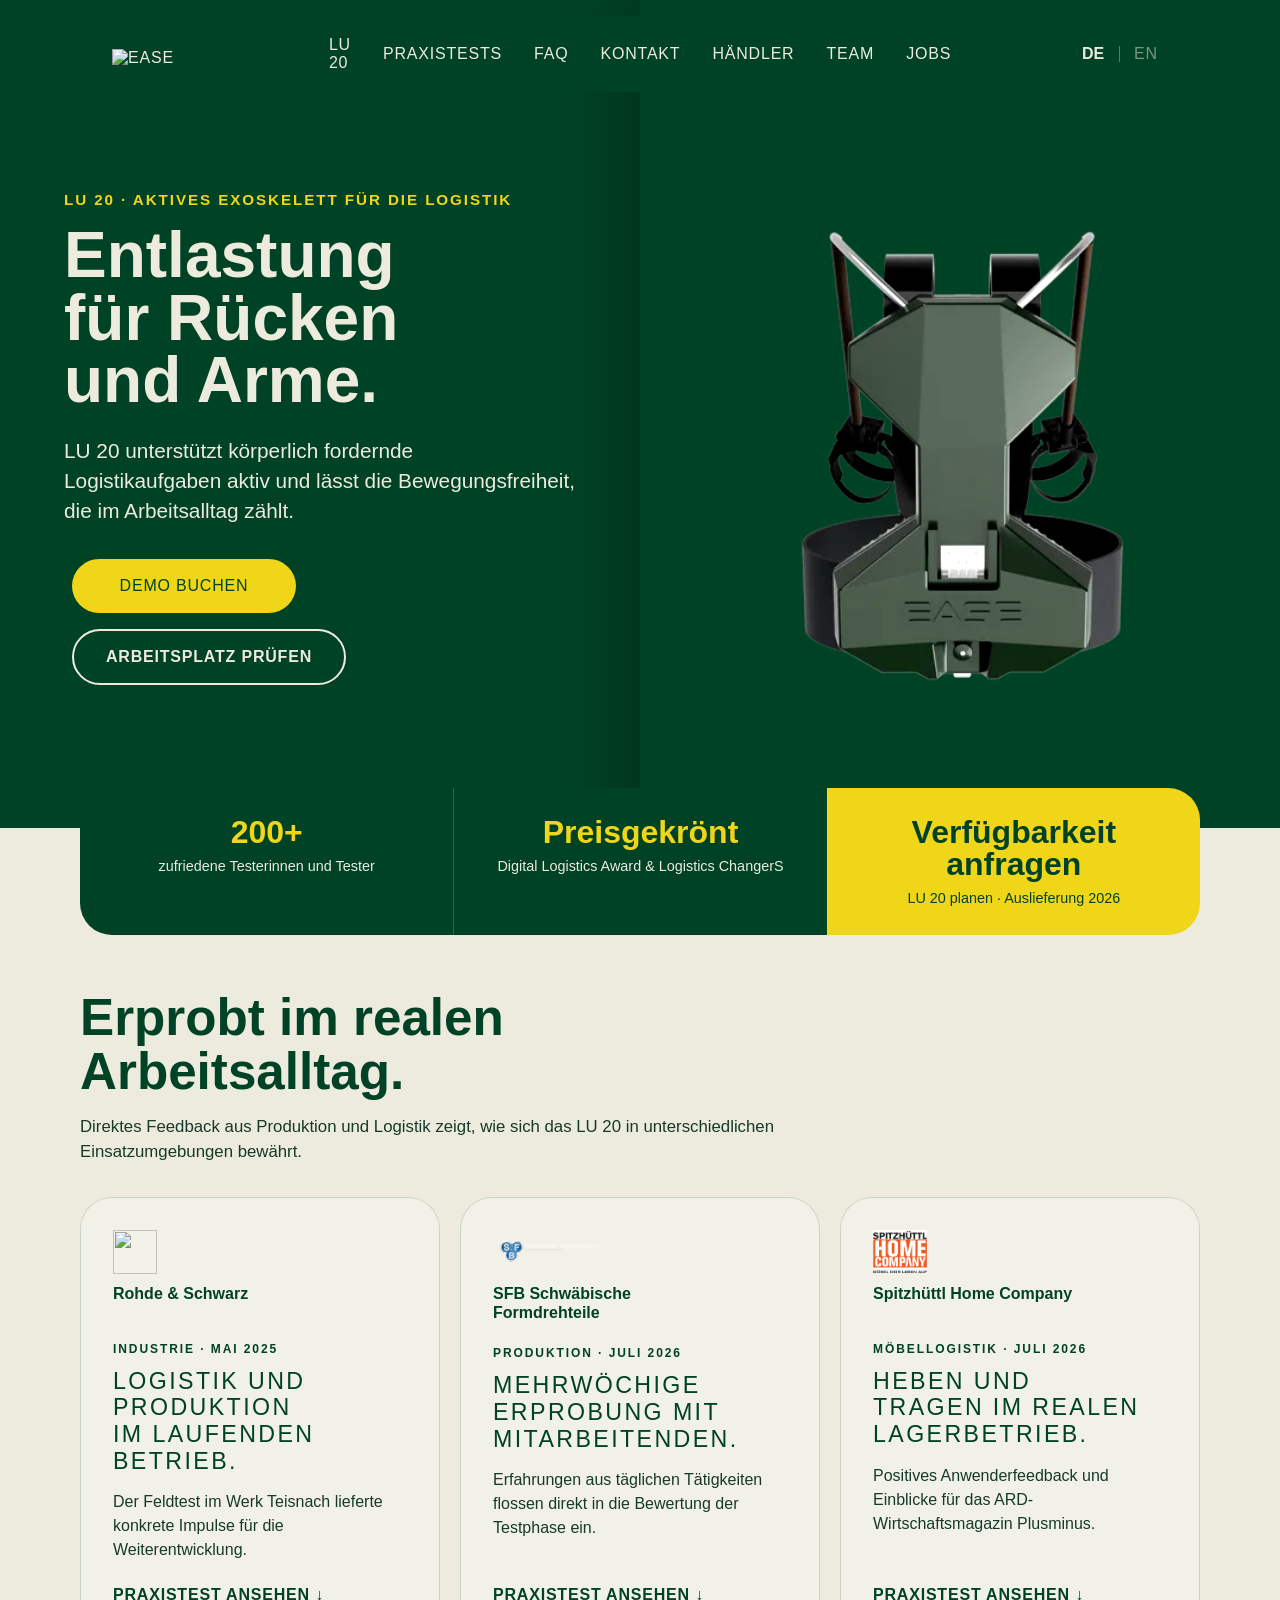
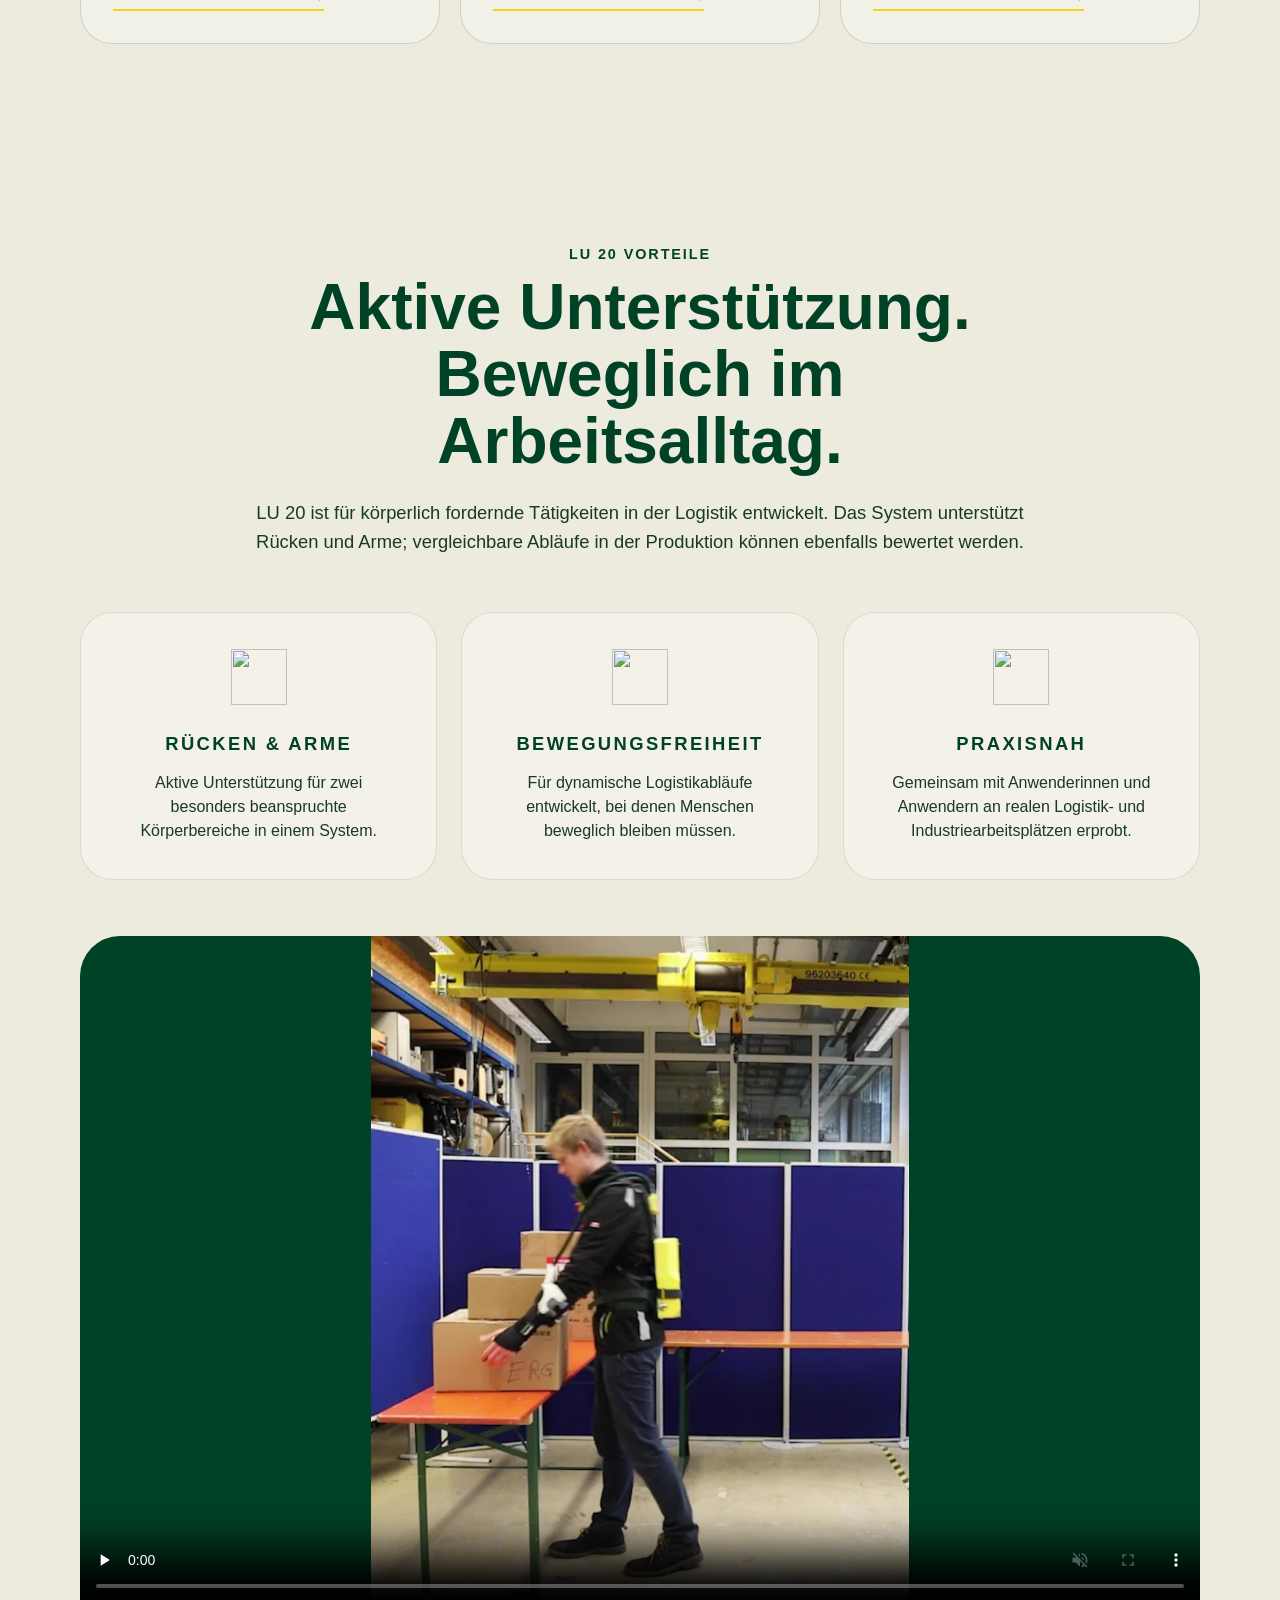
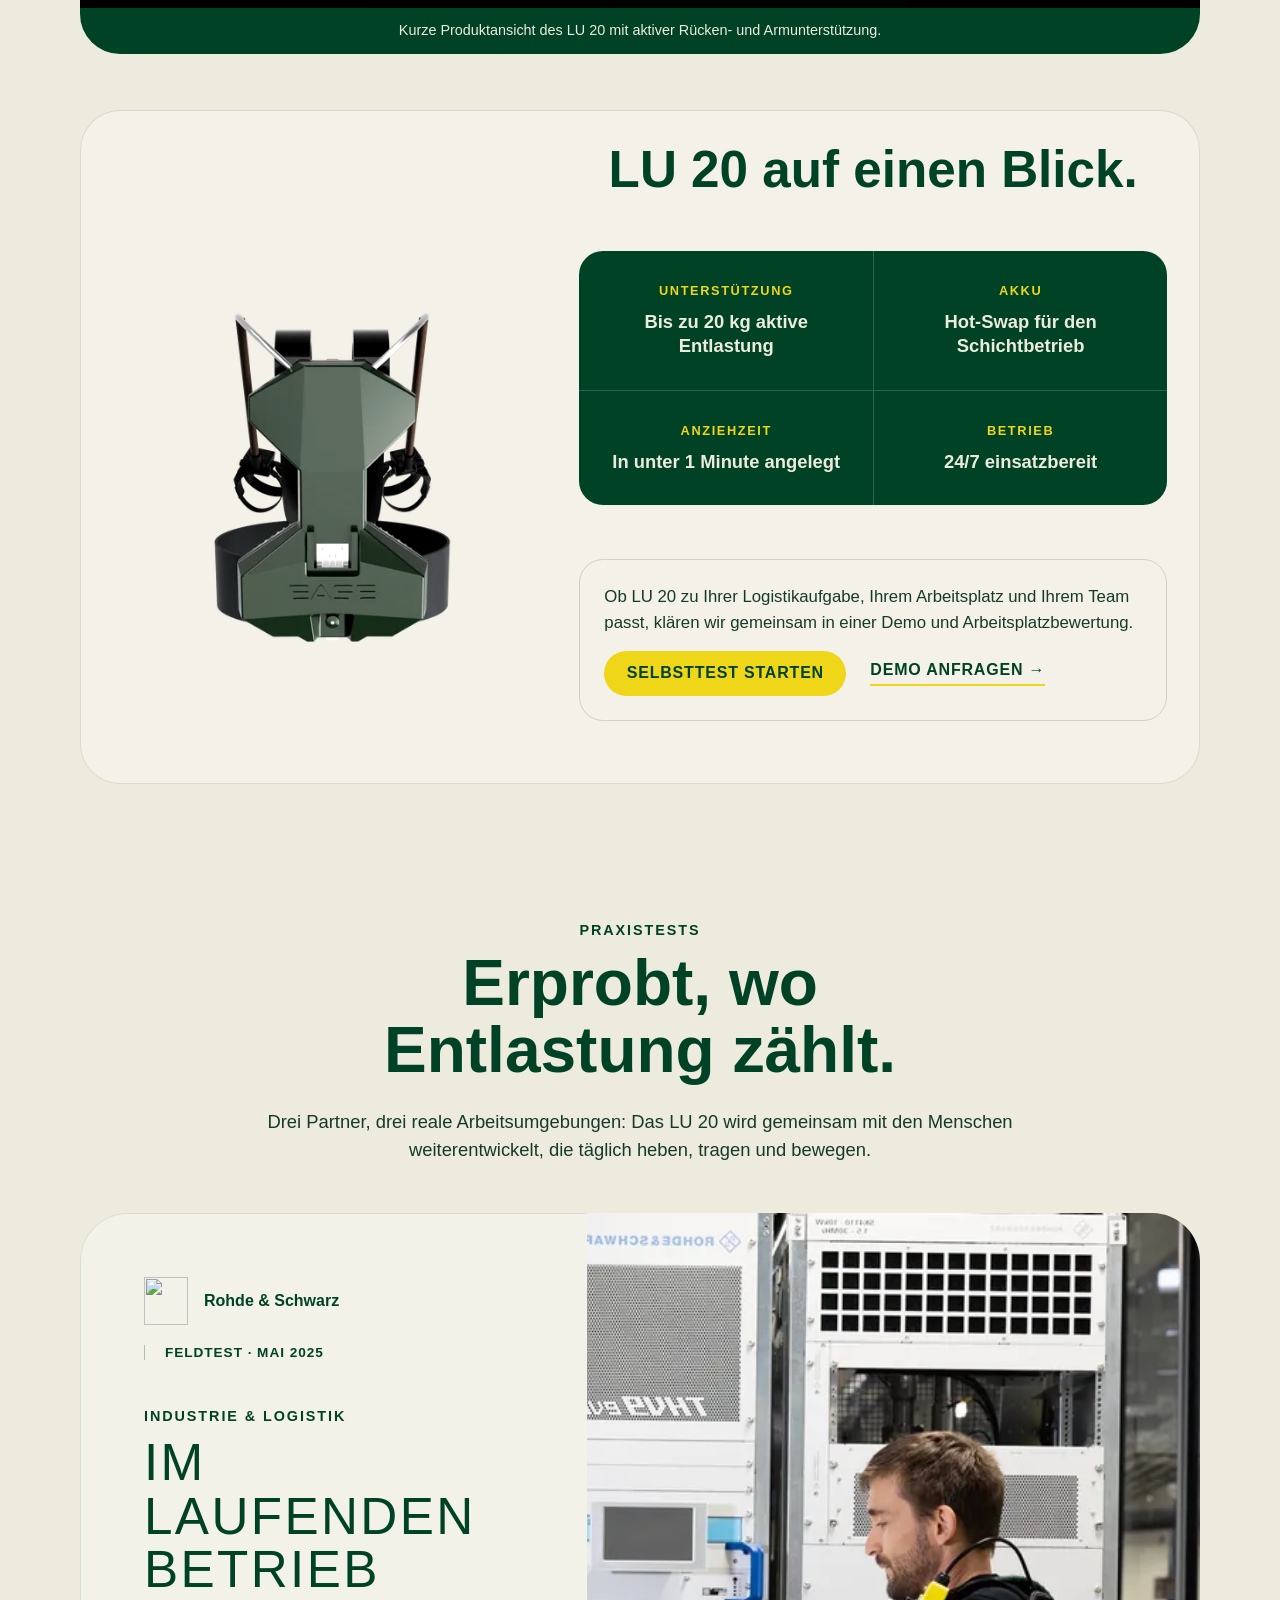
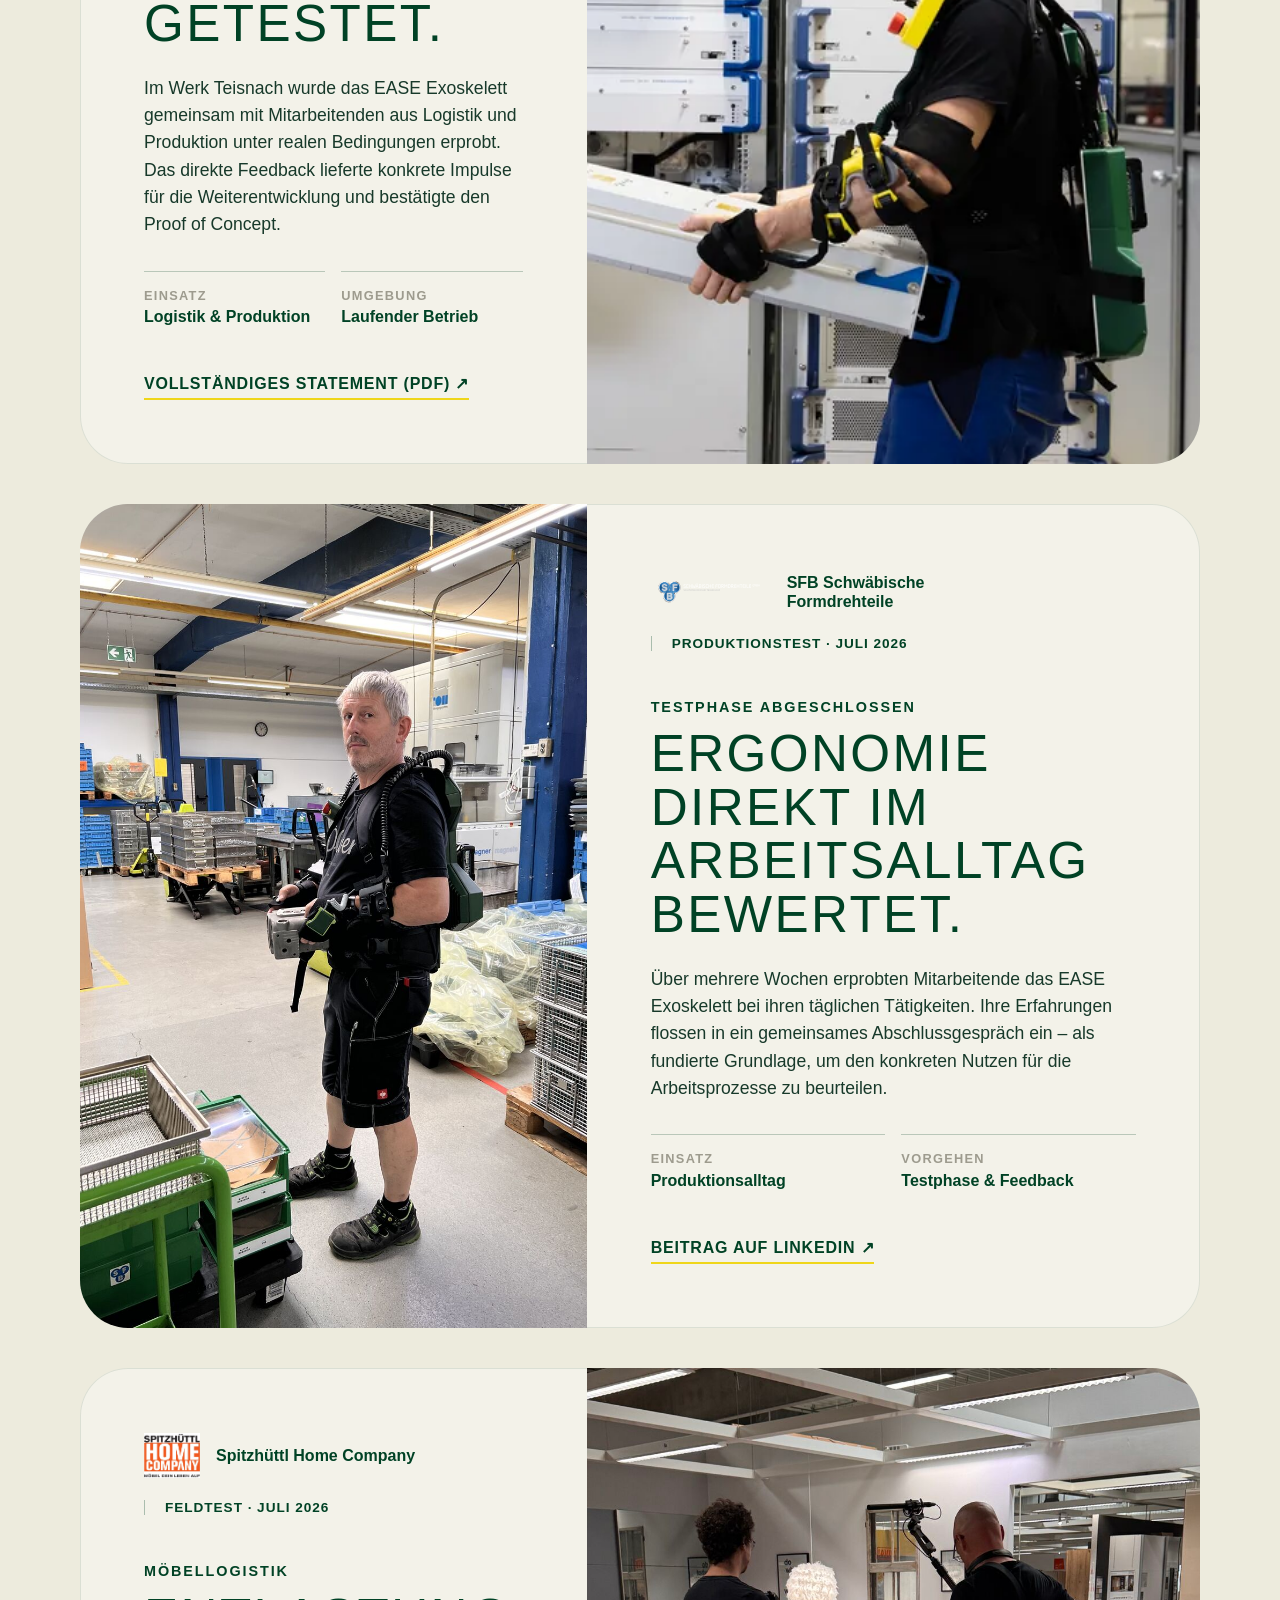
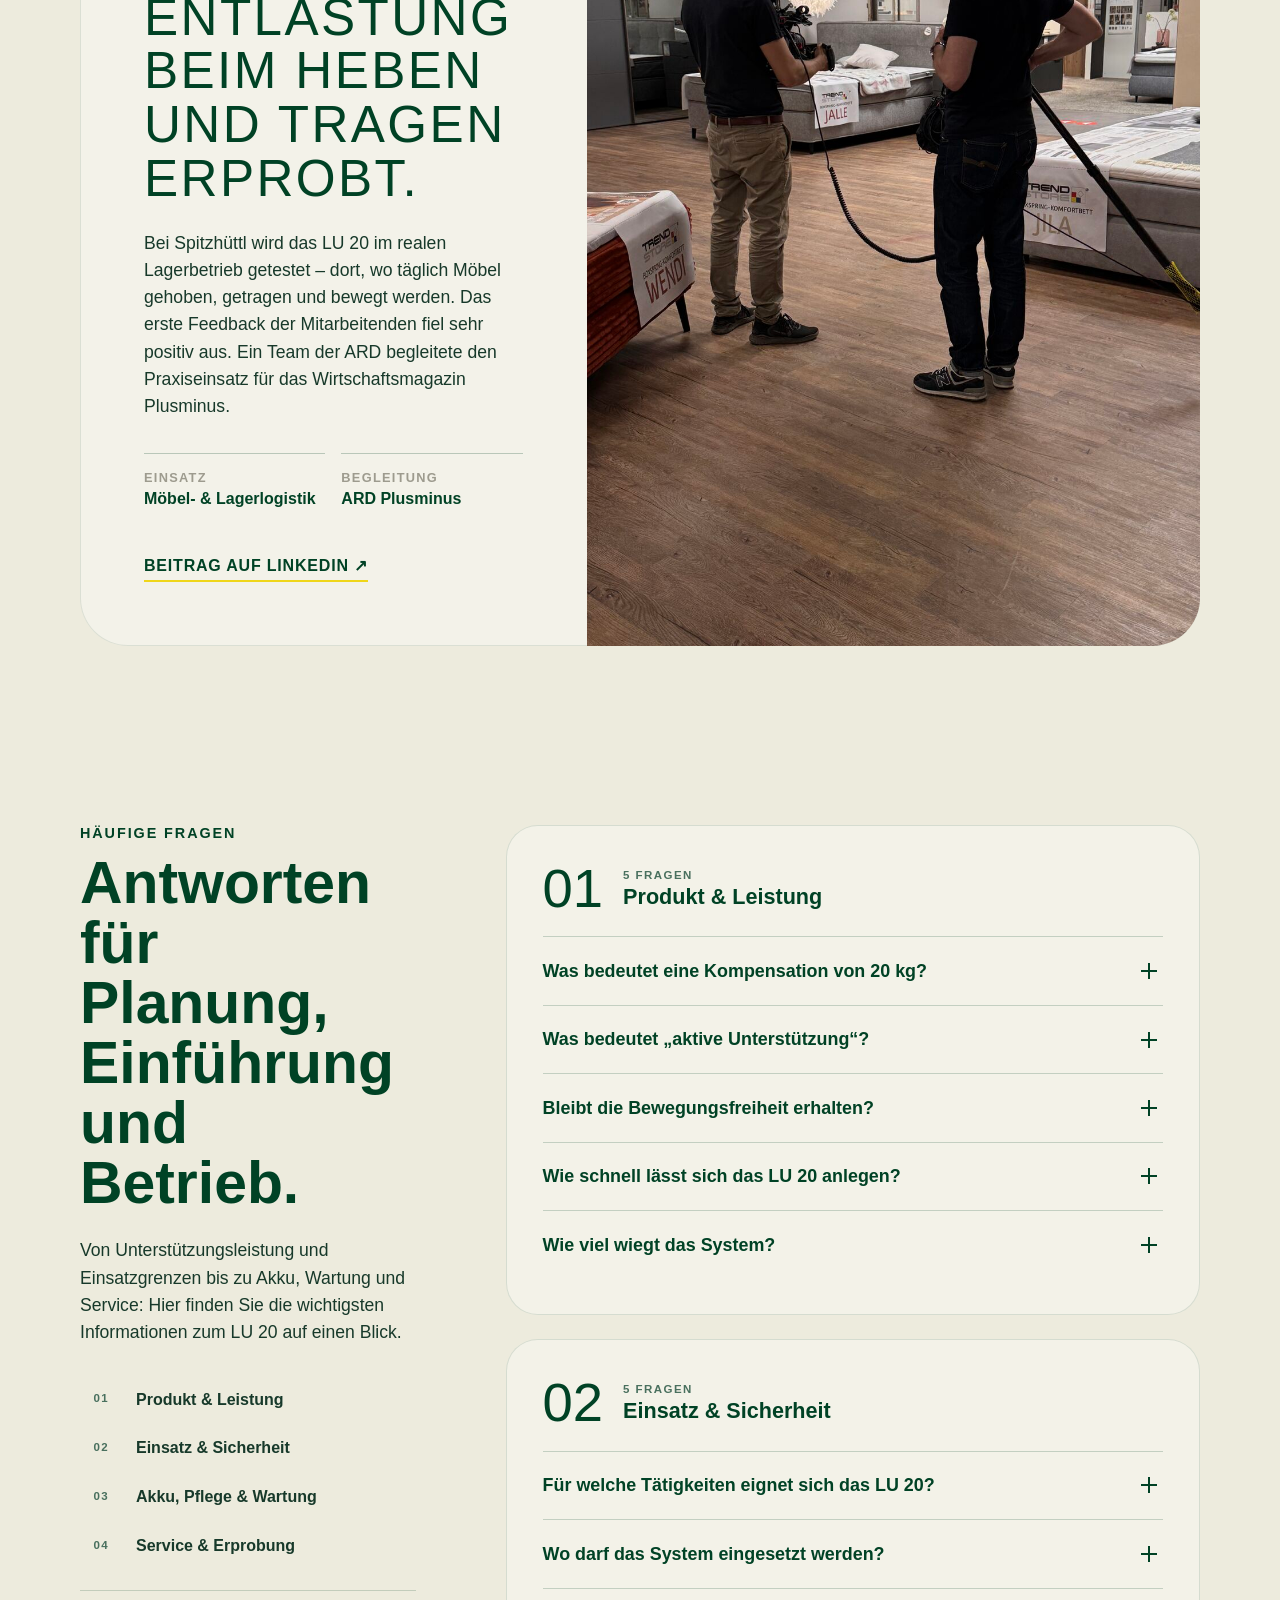
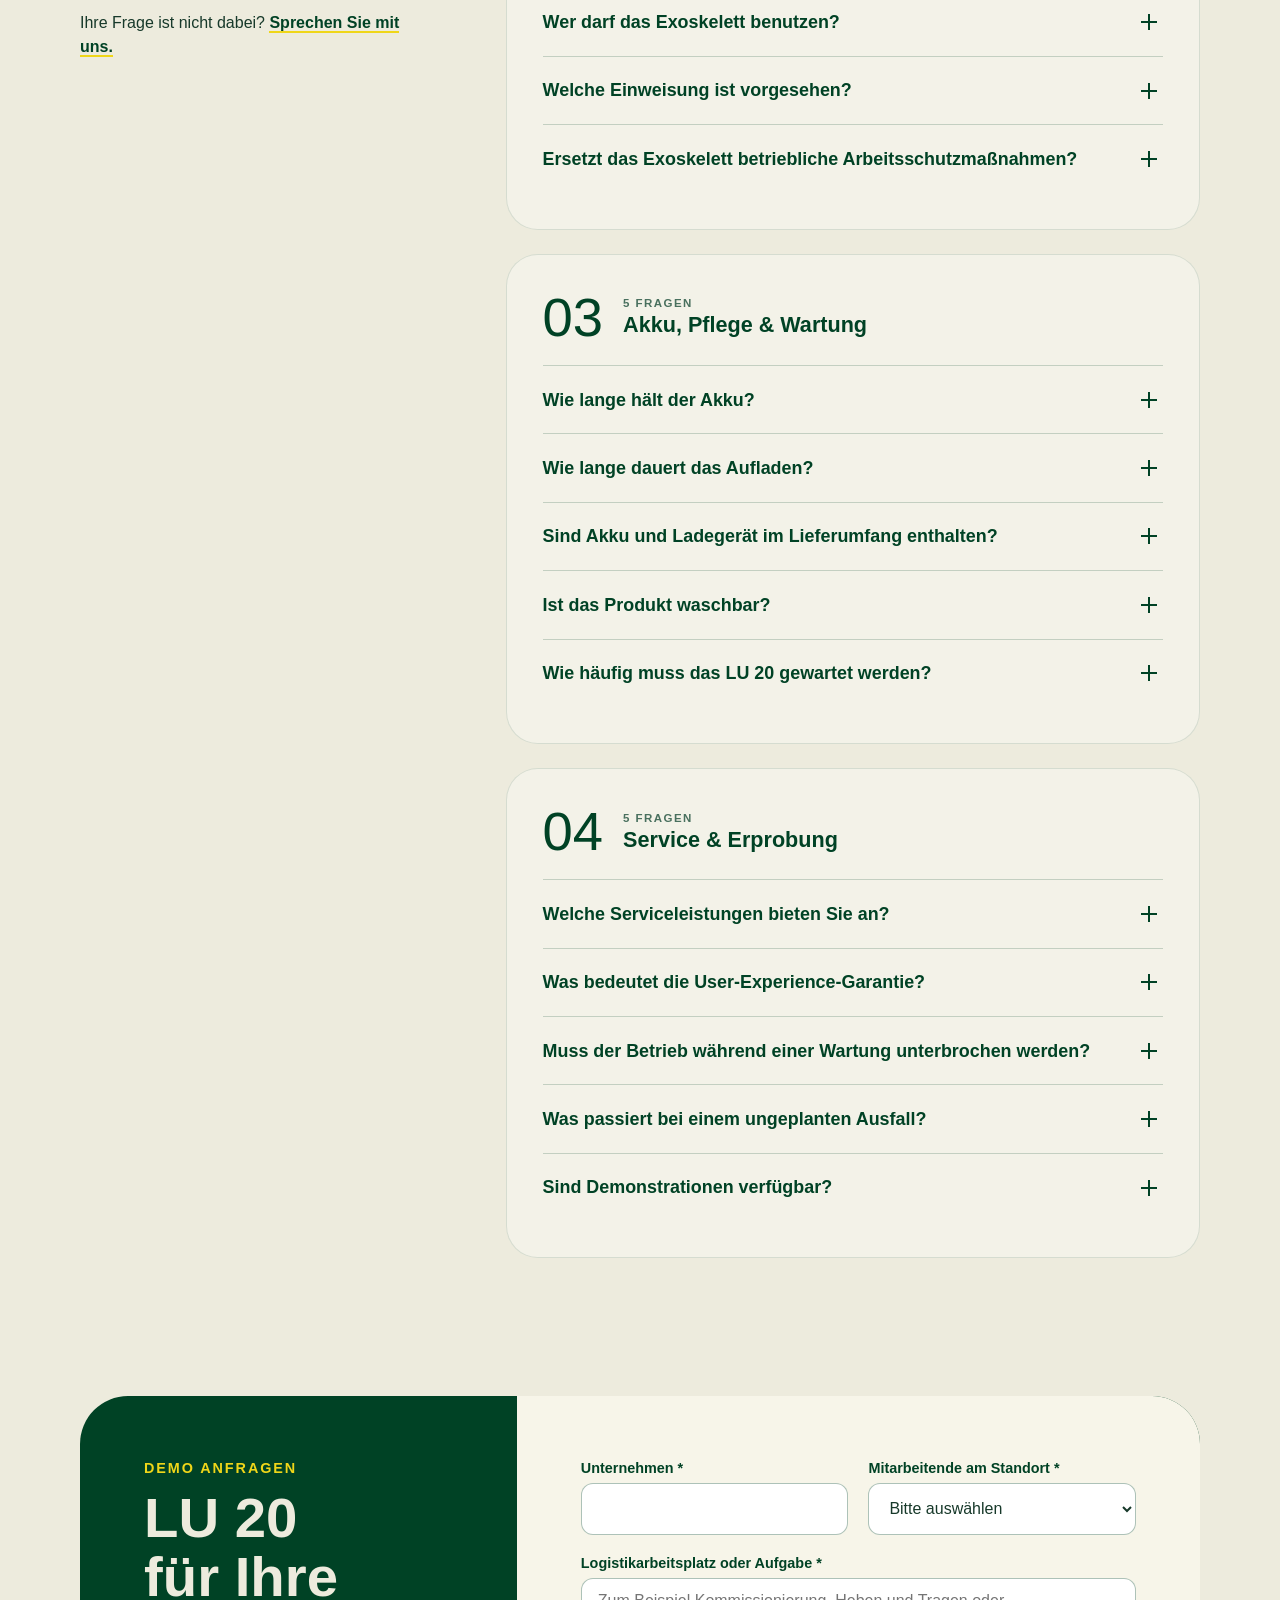
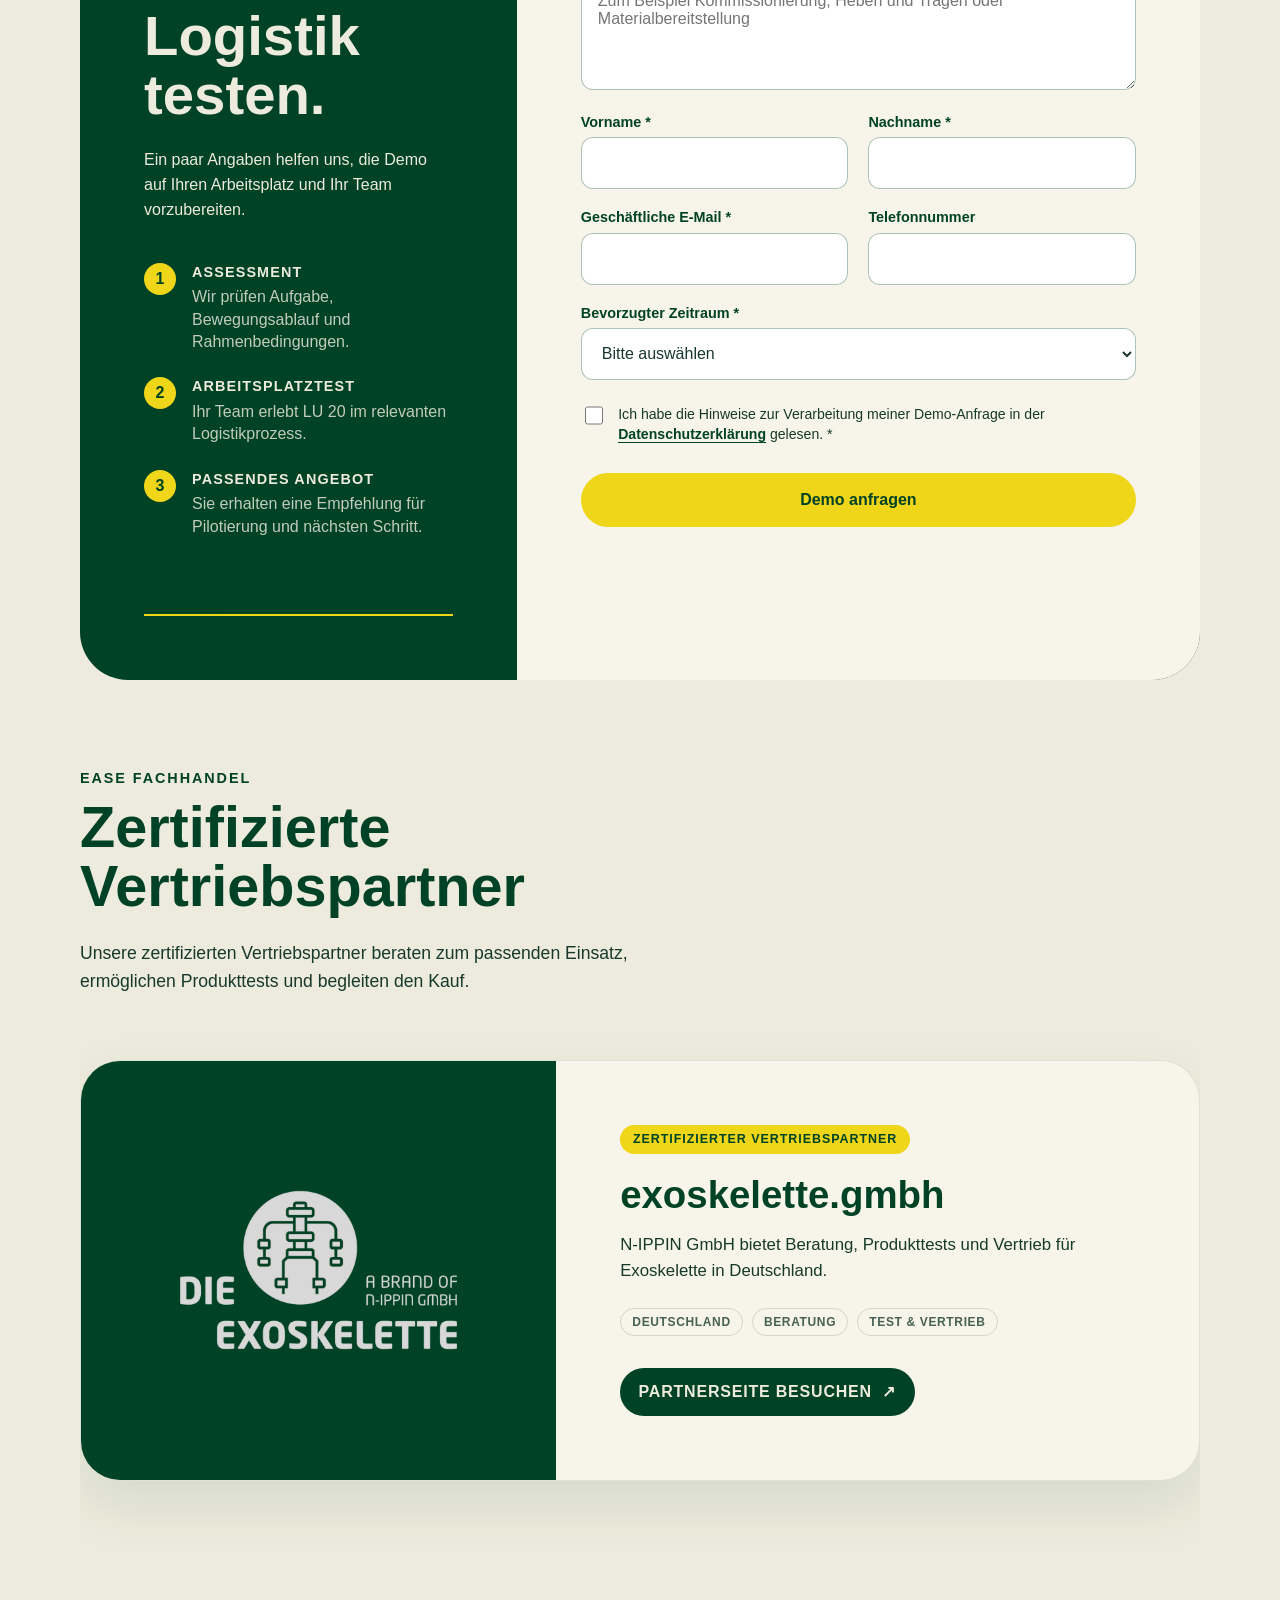
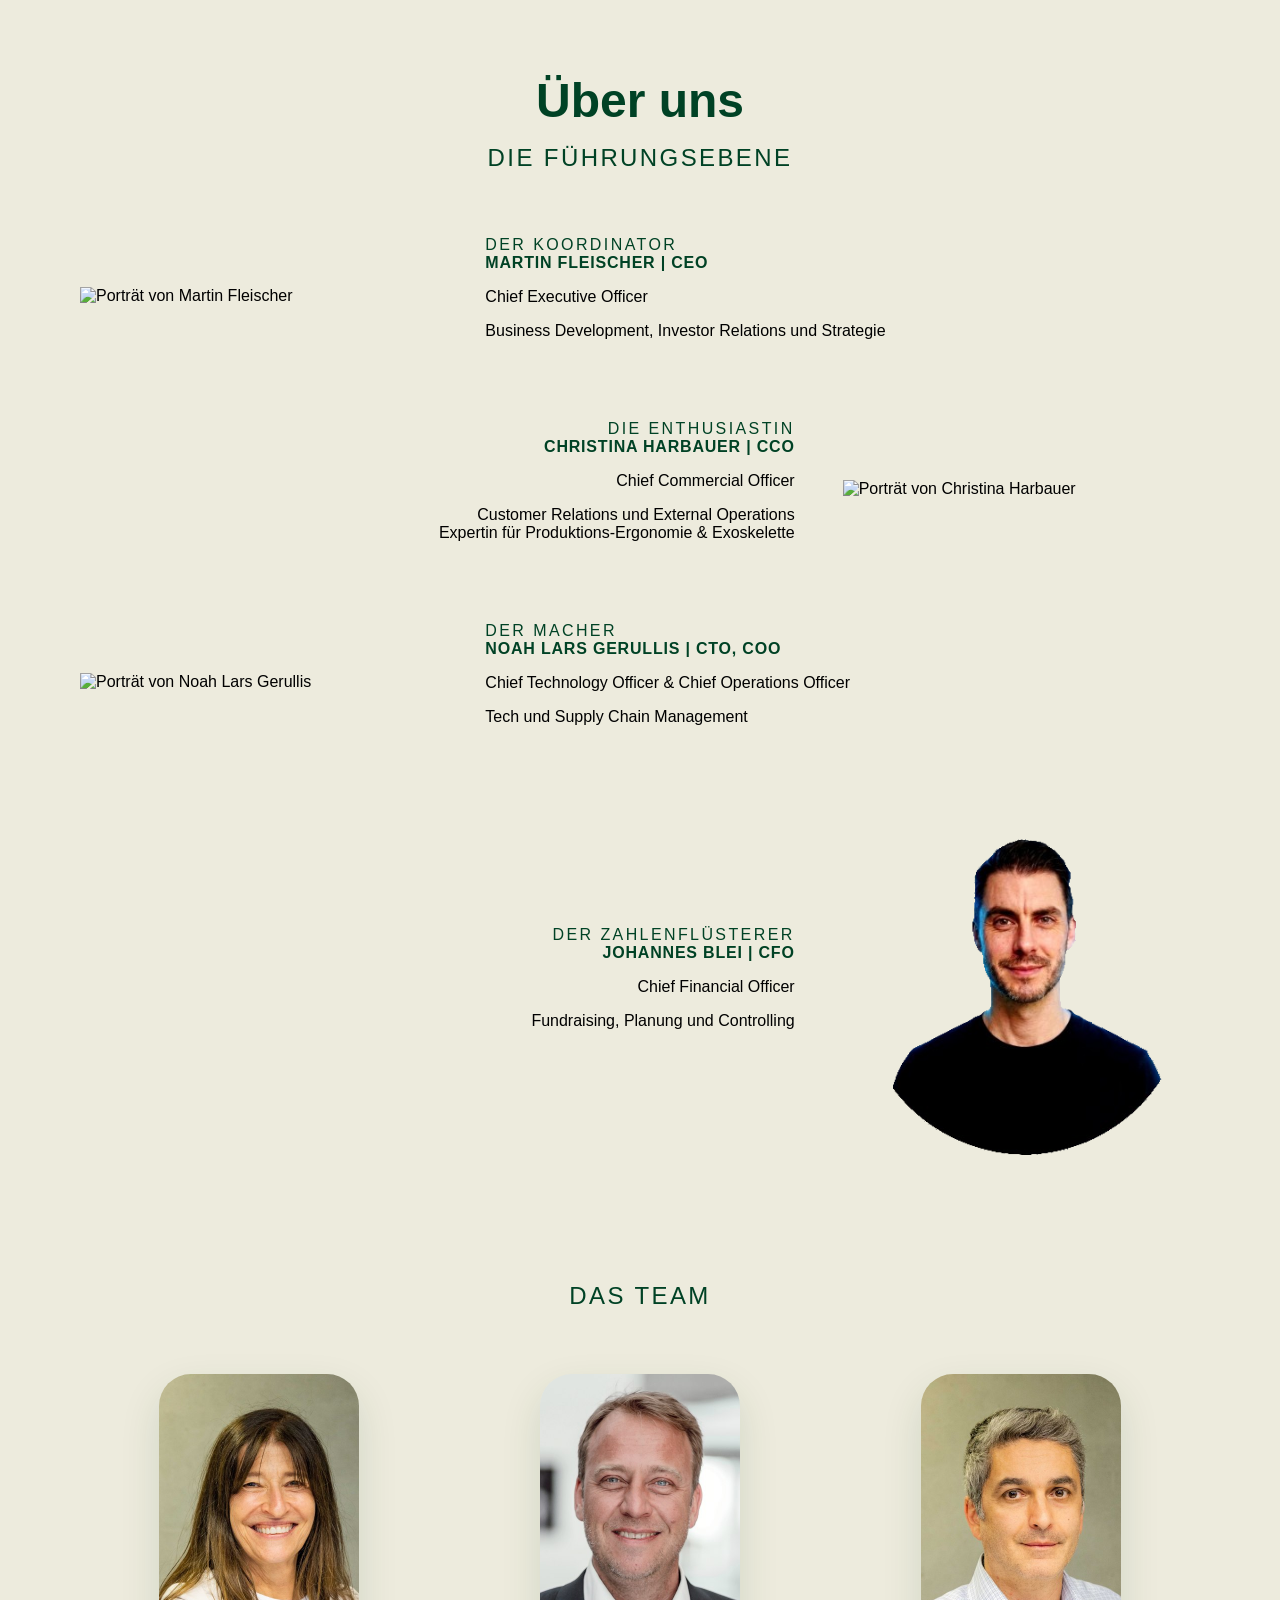
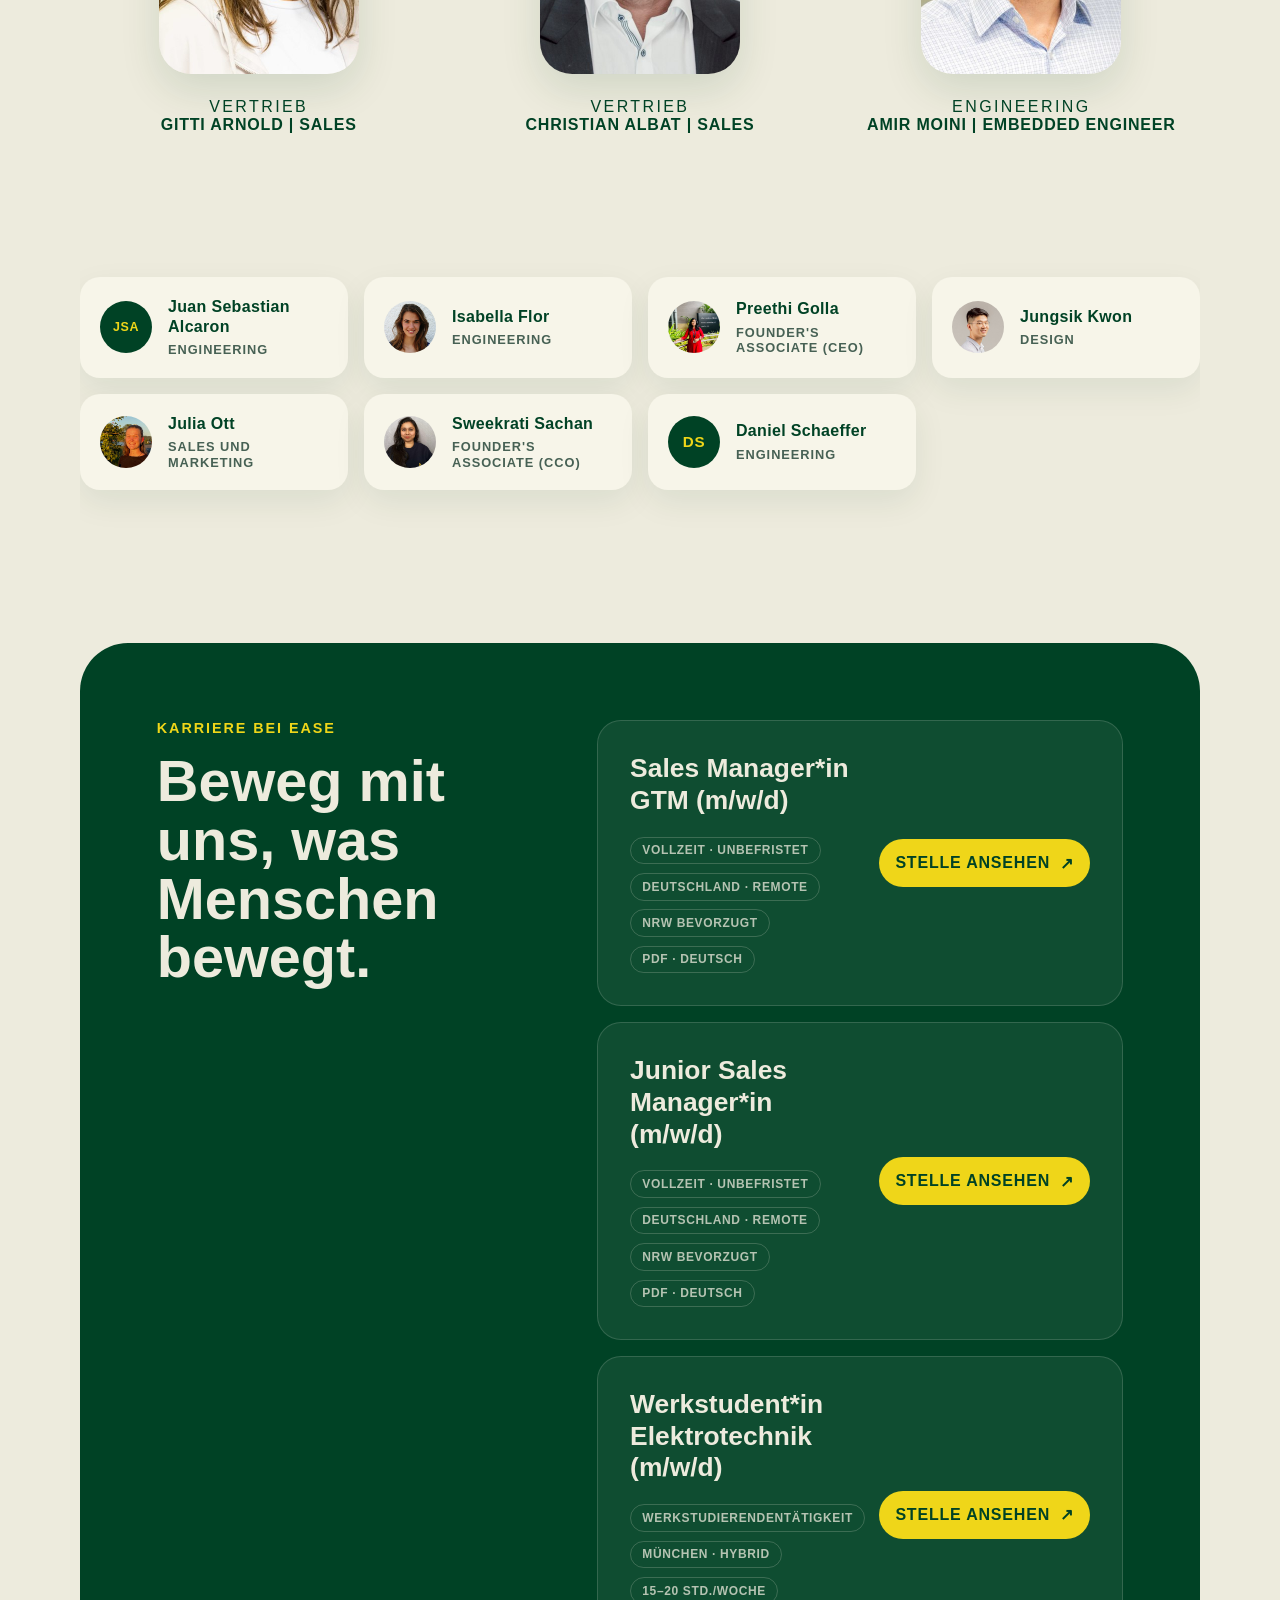
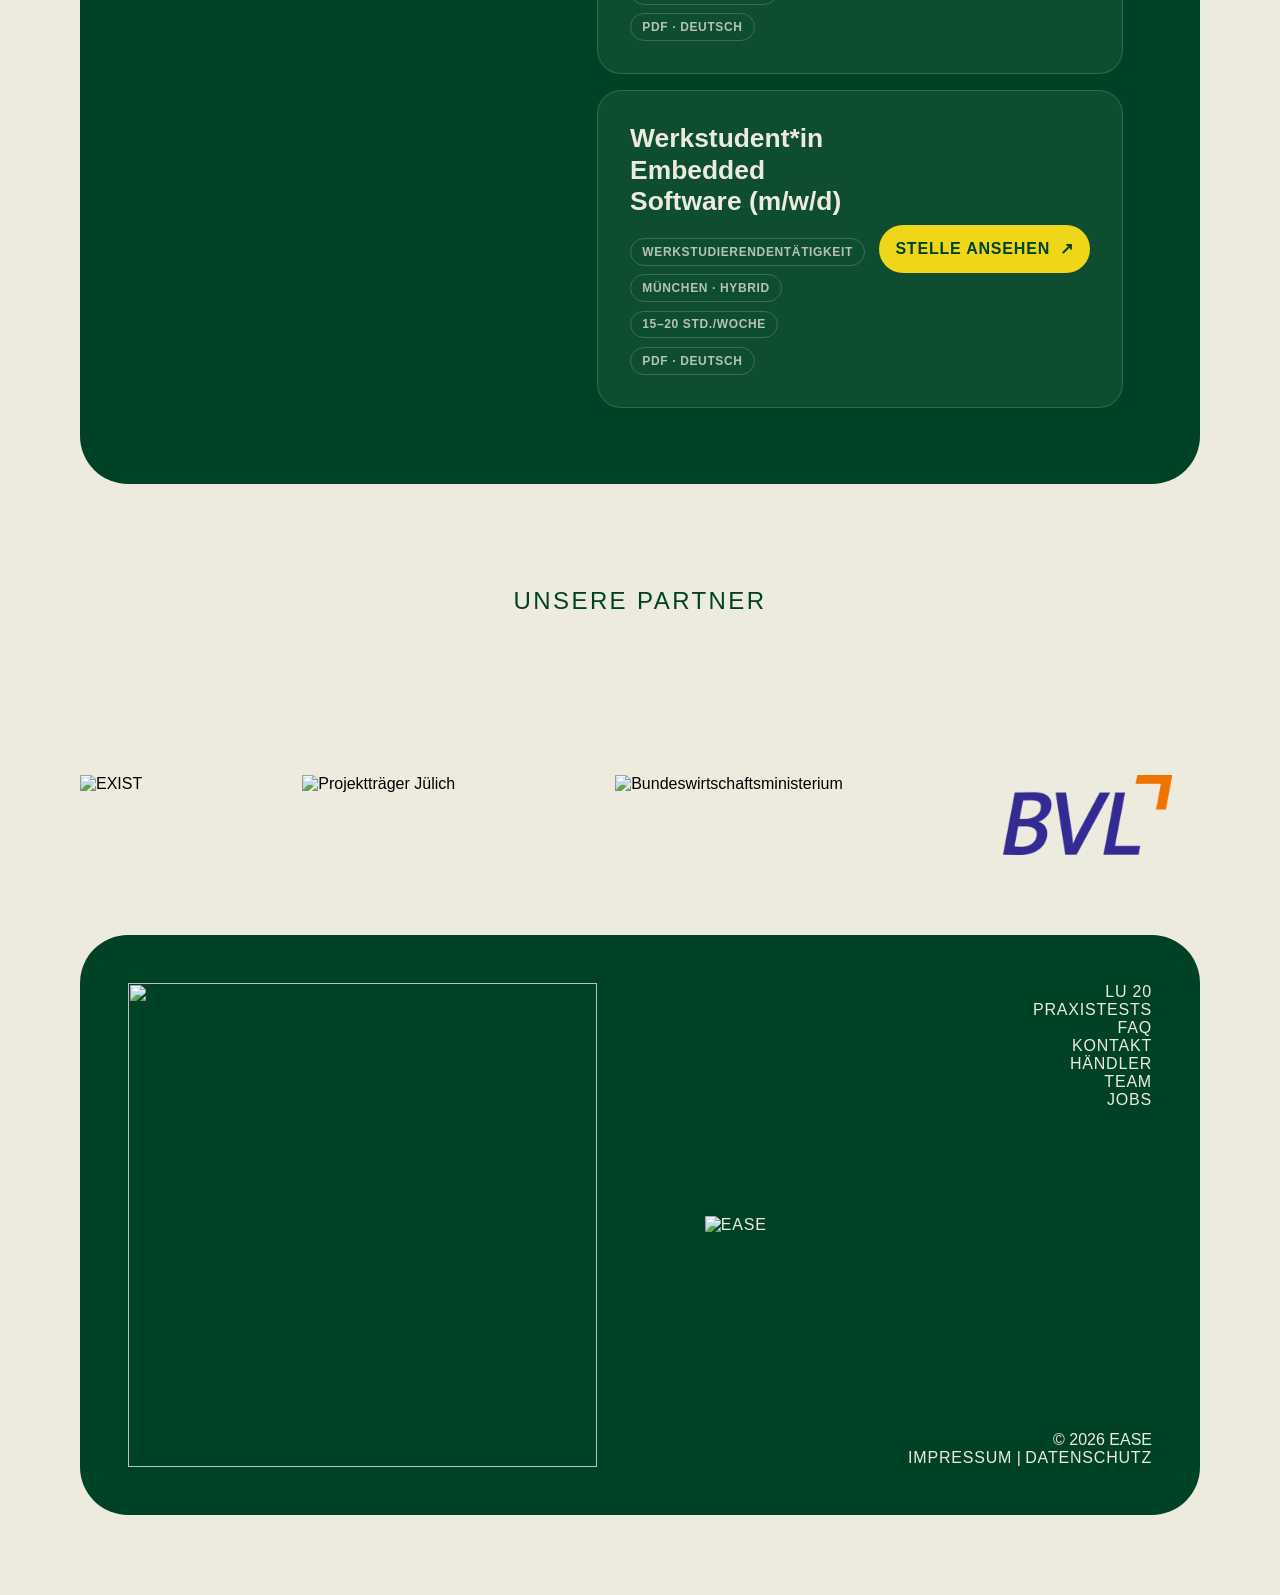
==== commit 8fa84aee: "feat: refresh site structure, reseller section, and job listings   - align German and English naviga" ====
--- a/index.html
+++ b/index.html
@@ -57,7 +57,7 @@
     <a class="skip-link" href="#main-content">Zum Hauptinhalt</a>
     <nav id="navbar" class="scrolled" aria-label="Hauptnavigation">
         <div id="first-nav-row">
-            <a href="index.html" aria-label="EASE Startseite"><img id="ease-logo" src="./img/ease-logo-green.svg" alt="EASE"></a>
+            <a href="index.html" aria-label="EASE Startseite"><img id="ease-logo" src="./img/ease-logo-green.svg" alt="EASE" width="171" height="36"></a>
             <div id="mobile-buttons">
                 <div class="language-toggle">
                     <span class="active-language" aria-current="page">DE</span><span aria-hidden="true">|</span><a href="english.html" lang="en" hreflang="en">EN</a>
@@ -66,12 +66,13 @@
             </div>
         </div>
         <div id="nav-elements">
-            <a class="nav-link" onclick="menuToggle()" href="index.html#proof-section">Nachweise</a>
             <a class="nav-link" onclick="menuToggle()" href="index.html#lu20-section">LU 20</a>
             <a class="nav-link" onclick="menuToggle()" href="index.html#field-test">Praxistests</a>
+            <a class="nav-link" onclick="menuToggle()" href="index.html#faq-section">FAQ</a>
             <a class="nav-link" onclick="menuToggle()" href="index.html#contact-section">Kontakt</a>
-            <a class="nav-link" onclick="menuToggle()" href="index.html#faq-section">FAQ</a>
+            <a class="nav-link" onclick="menuToggle()" href="index.html#resellers-section">Händler</a>
             <a class="nav-link" onclick="menuToggle()" href="index.html#about-section">Team</a>
+            <a class="nav-link" onclick="menuToggle()" href="index.html#careers-section">Jobs</a>
         </div>
         <div id="desktop-buttons">
             <div class="language-toggle">
@@ -92,7 +93,7 @@
                 <a class="hero-secondary-btn" href="selbsttest.html">Arbeitsplatz prüfen</a>
             </div>
         </div>
-        <img id="scroll-indicator" src="./img/scroll-indicator.svg" alt="">
+        <img id="scroll-indicator" src="./img/scroll-indicator.svg" alt="" width="175" height="136">
     </div>
 
     <section id="proof-section" aria-labelledby="proof-heading">
@@ -113,7 +114,6 @@
             </div>
 
             <div class="proof-study-intro">
-                <p class="section-kicker">Praxistests</p>
                 <h2 id="proof-heading">Erprobt im realen Arbeitsalltag.</h2>
                 <p>Direktes Feedback aus Produktion und Logistik zeigt, wie sich das LU 20 in unterschiedlichen Einsatzumgebungen bewährt.</p>
             </div>
@@ -163,17 +163,17 @@
         </div>
         <div class="benefit-grid">
             <article class="benefit-card">
-                <img src="./img/ease-icon.svg" alt="">
+                <img src="./img/ease-icon.svg" alt="" width="142" height="140">
                 <h3>Rücken &amp; Arme</h3>
                 <p>Aktive Unterstützung für zwei besonders beanspruchte Körperbereiche in einem System.</p>
             </article>
             <article class="benefit-card">
-                <img src="./img/feather-solid.svg" alt="">
+                <img src="./img/feather-solid.svg" alt="" width="512" height="512">
                 <h3>Bewegungsfreiheit</h3>
                 <p>Für dynamische Logistikabläufe entwickelt, bei denen Menschen beweglich bleiben müssen.</p>
             </article>
             <article class="benefit-card">
-                <img src="./img/user-solid.svg" alt="">
+                <img src="./img/user-solid.svg" alt="" width="448" height="512">
                 <h3>Praxisnah</h3>
                 <p>Gemeinsam mit Anwenderinnen und Anwendern an realen Logistik- und Industriearbeitsplätzen erprobt.</p>
             </article>
@@ -222,7 +222,7 @@
 
     <section id="field-test" class="wide-section" aria-labelledby="field-test-heading">
         <div class="section-intro case-studies-intro">
-            <p class="section-kicker">Praxiserprobung</p>
+            <p class="section-kicker">Praxistests</p>
             <h2 id="field-test-heading">Erprobt, wo Entlastung zählt.</h2>
             <p>Drei Partner, drei reale Arbeitsumgebungen: Das LU 20 wird gemeinsam mit den Menschen weiterentwickelt, die täglich heben, tragen und bewegen.</p>
         </div>
@@ -310,6 +310,223 @@
         </div>
     </section>
 
+    <section id="faq-section" class="content-section faq-section" aria-labelledby="faq-heading">
+        <div class="faq-layout">
+            <div class="faq-overview">
+                <p class="section-kicker">Häufige Fragen</p>
+                <h2 id="faq-heading">Antworten für Planung, Einführung und Betrieb.</h2>
+                <p class="faq-lead">Von Unterstützungsleistung und Einsatzgrenzen bis zu Akku, Wartung und Service: Hier finden Sie die wichtigsten Informationen zum LU 20 auf einen Blick.</p>
+                <div class="faq-category-nav" role="navigation" aria-label="FAQ-Themen">
+                    <a href="#faq-produkt"><span>01</span>Produkt &amp; Leistung</a>
+                    <a href="#faq-einsatz"><span>02</span>Einsatz &amp; Sicherheit</a>
+                    <a href="#faq-betrieb"><span>03</span>Akku, Pflege &amp; Wartung</a>
+                    <a href="#faq-service"><span>04</span>Service &amp; Erprobung</a>
+                </div>
+                <p class="faq-contact-note">Ihre Frage ist nicht dabei? <a class="inline-link" href="#contact-section">Sprechen Sie mit uns.</a></p>
+            </div>
+
+            <div class="faq-groups">
+                <div id="faq-produkt" class="faq-group">
+                    <div class="faq-group-heading">
+                        <span aria-hidden="true">01</span>
+                        <div>
+                            <p>5 Fragen</p>
+                            <h3>Produkt &amp; Leistung</h3>
+                        </div>
+                    </div>
+                    <div class="faq-list">
+                        <details>
+                            <summary>Was bedeutet eine Kompensation von 20 kg?</summary>
+                            <div class="faq-answer">
+                                <p>Das LU 20 bietet eine Gesamtentlastung von bis zu 20 kg beziehungsweise bis zu 10 kg pro Arm. Das bedeutet, dass die auf Arme, Schultern und Rücken wirkende Belastung durch eine entsprechende Unterstützungskraft reduziert wird. Das tatsächliche Gewicht des Gegenstands verändert sich dadurch nicht.</p>
+                                <p>Auch schwerere Gegenstände können unterstützt gehandhabt werden. Voraussetzung ist jedoch, dass die Person die Last auch ohne Exoskelett sicher handhaben darf und kann. Betriebliche Vorgaben, Gefährdungsbeurteilungen und gesetzliche Belastungsgrenzen bleiben gültig.</p>
+                            </div>
+                        </details>
+                        <details>
+                            <summary>Was bedeutet „aktive Unterstützung“?</summary>
+                            <div class="faq-answer">
+                                <p>Aktive Unterstützung bedeutet, dass das System mit Akku, Sensorik und Motoren arbeitet. Die Motoren erzeugen über ein Seilzugsystem zusätzliche Kraft und unterstützen den Körper gezielt beim Heben, Tragen und Absetzen von Lasten. Die Stärke und Geschwindigkeit der Unterstützung können stufenweise über das Bedienpanel eingestellt werden.</p>
+                            </div>
+                        </details>
+                        <details>
+                            <summary>Bleibt die Bewegungsfreiheit erhalten?</summary>
+                            <div class="faq-answer">
+                                <p>Das System ist für dynamische und wechselnde Tätigkeiten ausgelegt. Im freien Modus folgt es den Bewegungen, sodass sich Mitarbeitende zwischen unterstützten Hebevorgängen bewegen und Nebentätigkeiten ausführen können. Für einen sicheren Einsatz müssen ausreichend Bewegungsraum und geeignete Arbeitsplatzbedingungen vorhanden sein.</p>
+                            </div>
+                        </details>
+                        <details>
+                            <summary>Wie schnell lässt sich das LU 20 anlegen?</summary>
+                            <div class="faq-answer">
+                                <p>Nach erfolgter Einweisung und individueller Einstellung lässt sich das System typischerweise in weniger als einer Minute anlegen. Vor jeder Nutzung muss die Passform kontrolliert und an die jeweilige Person angepasst werden.</p>
+                            </div>
+                        </details>
+                        <details>
+                            <summary>Wie viel wiegt das System?</summary>
+                            <div class="faq-answer">
+                                <p>Das LU 20 wiegt ca. fünf Kilogramm. Die Last wird über die körpernahen Strukturen auf Unterarme, Schultern, Rücken und Hüfte verteilt. Durch das Rucksacksystem, das gemeinsam mit Deuter entwickelt wurde, spürt man das Gewicht nahezu nicht.</p>
+                            </div>
+                        </details>
+                    </div>
+                </div>
+
+                <div id="faq-einsatz" class="faq-group">
+                    <div class="faq-group-heading">
+                        <span aria-hidden="true">02</span>
+                        <div>
+                            <p>5 Fragen</p>
+                            <h3>Einsatz &amp; Sicherheit</h3>
+                        </div>
+                    </div>
+                    <div class="faq-list">
+                        <details>
+                            <summary>Für welche Tätigkeiten eignet sich das LU 20?</summary>
+                            <div class="faq-answer">
+                                <p>Das LU 20 ist insbesondere für wiederholtes und dynamisches Heben, Tragen, Absetzen und Positionieren von Lasten zwischen Boden- und Schulterhöhe vorgesehen. Typische Anwendungsbereiche sind:</p>
+                                <ul>
+                                    <li>Produktion und Logistik</li>
+                                    <li>Kommissionierung und Paketumschlag</li>
+                                    <li>Materialtransport</li>
+                                    <li>Be- und Entladen</li>
+                                    <li>Maschinenbestückung</li>
+                                    <li>Montage schwerer Komponenten</li>
+                                    <li>Umlagerungs- und Sortierarbeiten</li>
+                                </ul>
+                            </div>
+                        </details>
+                        <details>
+                            <summary>Wo darf das System eingesetzt werden?</summary>
+                            <div class="faq-answer">
+                                <p>Das LU 20 ist für trockene Innenräume in gewerblichen und industriellen Arbeitsumgebungen ausgelegt. Der vorgesehene Temperaturbereich reicht von −10 °C bis +40 °C.</p>
+                                <p>Das System besitzt keinen besonderen Schutz gegen Wasser oder Staub. Der Einsatz im Freien sowie in explosionsgefährdeten oder anderweitig besonders gefährlichen Bereichen ist ohne gesonderte Bewertung und Freigabe nicht vorgesehen.</p>
+                            </div>
+                        </details>
+                        <details>
+                            <summary>Wer darf das Exoskelett benutzen?</summary>
+                            <div class="faq-answer">
+                                <p>Das System ist für geschulte, erwachsene und gesundheitlich geeignete professionelle Anwender vorgesehen. Vor der ersten Nutzung sind eine Einweisung und die Freigabe für den jeweiligen Arbeitsplatz erforderlich. Die Nutzung am Arbeitsplatz erfolgt grundsätzlich freiwillig.</p>
+                                <p>Schwangere Personen sowie Personen mit Herzschrittmachern, metallischen Implantaten oder vergleichbaren medizinischen Risiken dürfen das System nur nach entsprechender medizinischer Freigabe verwenden. Bei gesundheitlichen Zweifeln sollte vor der Nutzung ärztlicher Rat eingeholt werden.</p>
+                            </div>
+                        </details>
+                        <details>
+                            <summary>Welche Einweisung ist vorgesehen?</summary>
+                            <div class="faq-answer">
+                                <p>Vor der ersten Nutzung erhalten die Anwender eine praxisnahe Einweisung. Dabei werden das korrekte Anlegen und Einstellen, die Bedienung, die Einsatzgrenzen, wichtige Sicherheitshinweise sowie die Verwendung am vorgesehenen Arbeitsplatz erklärt. Erst danach darf das System eingesetzt werden.</p>
+                                <p>Auch Vorgesetzte, Multiplikatoren sowie Verantwortliche aus Arbeitsschutz und Organisation können in die Einweisung einbezogen werden. Die betriebliche Gefährdungsbeurteilung und die gesetzlich erforderliche Unterweisung durch den Arbeitgeber bleiben davon unberührt.</p>
+                            </div>
+                        </details>
+                        <details>
+                            <summary>Ersetzt das Exoskelett betriebliche Arbeitsschutzmaßnahmen?</summary>
+                            <div class="faq-answer">
+                                <p>Nein. Das LU 20 unterstützt den Körper, ersetzt aber weder eine Gefährdungsbeurteilung noch eine ergonomische Arbeitsplatzgestaltung, Betriebsanweisungen oder gesetzlich vorgeschriebene Unterweisungen. Es darf nur an Arbeitsplätzen eingesetzt werden, an denen die Tätigkeit auch ohne Exoskelett zulässig und sicher ausführbar ist.</p>
+                            </div>
+                        </details>
+                    </div>
+                </div>
+
+                <div id="faq-betrieb" class="faq-group">
+                    <div class="faq-group-heading">
+                        <span aria-hidden="true">03</span>
+                        <div>
+                            <p>5 Fragen</p>
+                            <h3>Akku, Pflege &amp; Wartung</h3>
+                        </div>
+                    </div>
+                    <div class="faq-list">
+                        <details>
+                            <summary>Wie lange hält der Akku?</summary>
+                            <div class="faq-answer">
+                                <p>Die Akkulaufzeit beträgt je nach Nutzung, Unterstützungsstufe und eingesetztem Akku typischerweise bis zu acht Stunden. Bei besonders anspruchsvollen oder dauerhaft motorunterstützten Tätigkeiten kann sie kürzer ausfallen. Durch den Wechselakku lässt sich das System mit wenigen Handgriffen für die nächste Schicht vorbereiten. Bei planmäßigem Akkuwechsel ist ein Betrieb über alle drei Schichten möglich.</p>
+                            </div>
+                        </details>
+                        <details>
+                            <summary>Wie lange dauert das Aufladen?</summary>
+                            <div class="faq-answer">
+                                <p>Die Ladezeit hängt von der Kapazität des eingesetzten Akkus und dem verwendeten Ladegerät ab. Da ein entladener Akku direkt gegen einen geladenen ausgetauscht werden kann, muss der laufende Betrieb während des Ladens nicht unterbrochen werden.</p>
+                            </div>
+                        </details>
+                        <details>
+                            <summary>Sind Akku und Ladegerät im Lieferumfang enthalten?</summary>
+                            <div class="faq-answer">
+                                <p>Akku und Ladegerät sind grundsätzlich separat zu beschaffen, sofern nichts anderes vereinbart wurde. Das LU 20 verwendet freigegebene Akkus der Makita-XGT-40V-max-Reihe sowie ein dazu passendes Ladegerät.</p>
+                            </div>
+                        </details>
+                        <details>
+                            <summary>Ist das Produkt waschbar?</summary>
+                            <div class="faq-answer">
+                                <p>Die körpernahen textilen Komponenten sind austauschbar und maschinenwaschbar. Für jede regelmäßig nutzende Person ist ein eigener Textilsatz vorgesehen. Bei einem Nutzerwechsel werden die Textilien gewechselt und entsprechend der Pflegeanleitung gereinigt. So ist auch im Mehrschichtbetrieb eine hygienische Nutzung möglich.</p>
+                                <p>Die mechanischen und elektronischen Komponenten dürfen nicht in der Waschmaschine gereinigt werden. Für diese gelten die Reinigungsanweisungen der Bedienungsanleitung.</p>
+                            </div>
+                        </details>
+                        <details>
+                            <summary>Wie häufig muss das LU 20 gewartet werden?</summary>
+                            <div class="faq-answer">
+                                <p>Die reguläre Wartung ist abhängig von der Einsatzintensität des Exoskeletts. Sie werden durch das Exoskelett auf die nötigen Wartungen hingewiesen. Dabei werden die mechanischen und elektronischen Komponenten, sicherheitsrelevante Funktionen, Verbindungselemente und Verschleißteile geprüft. Erforderliche Wartungsarbeiten und freigegebene sicherheitsrelevante Updates werden durchgeführt und in einem Wartungsprotokoll dokumentiert.</p>
+                                <p>Das Gerät darf nur durch EASE oder einen freigegebenen Service-Dienstleister geöffnet, repariert oder technisch verändert werden.</p>
+                            </div>
+                        </details>
+                    </div>
+                </div>
+
+                <div id="faq-service" class="faq-group">
+                    <div class="faq-group-heading">
+                        <span aria-hidden="true">04</span>
+                        <div>
+                            <p>5 Fragen</p>
+                            <h3>Service &amp; Erprobung</h3>
+                        </div>
+                    </div>
+                    <div class="faq-list">
+                        <details>
+                            <summary>Welche Serviceleistungen bieten Sie an?</summary>
+                            <div class="faq-answer">
+                                <p>Wir begleiten Sie bei der Einführung, der korrekten Einstellung und der sicheren Nutzung des Systems. Je nach Vereinbarung umfasst die Betreuung unter anderem:</p>
+                                <ul>
+                                    <li>Onboarding und Einweisung</li>
+                                    <li>Unterstützung bei der betrieblichen Einführung</li>
+                                    <li>Ramp-up-Begleitung an typischen Arbeitsplätzen</li>
+                                    <li>regelmäßige Wartungen</li>
+                                    <li>technische Funktions- und Sicherheitsprüfungen</li>
+                                    <li>erforderliche Software- und Firmware-Updates</li>
+                                    <li>Austausch notwendiger Verschleißteile</li>
+                                    <li>Wartungsprotokolle</li>
+                                    <li>Ersatzgeräte während einer regulären Wartung oder bei einem ungeplanten Ausfall</li>
+                                </ul>
+                                <p>Bei technischen Fragen und Störungen steht Ihnen ein persönlicher Ansprechpartner zur Verfügung.</p>
+                            </div>
+                        </details>
+                        <details>
+                            <summary>Was bedeutet die User-Experience-Garantie?</summary>
+                            <div class="faq-answer">
+                                <p>Die User-Experience-Garantie ist eine freiwillige Zufriedenheitsgarantie für die ersten drei Monate nach der Lieferung. Sie greift, wenn das System ernsthaft und organisatorisch eingebunden im Betrieb eingesetzt wurde, aber dennoch eine erhebliche und nachhaltige Akzeptanzproblematik bei den vorgesehenen Mitarbeitenden bestehen bleibt.</p>
+                                <p>Voraussetzung ist, dass das Problem frühzeitig gemeldet wird und EASE Gelegenheit erhält, die Ursachen zu analysieren und mindestens zwei Optimierungsversuche durchzuführen. Dazu können zusätzliche Einweisungen, angepasste Einstellungen, Schulungen oder technische Optimierungen gehören. Bleibt die wesentliche Akzeptanzproblematik bestehen, können die betroffenen Systeme nach den vertraglich vereinbarten Bedingungen zurückgegeben werden. Dabei handelt es sich um ein vertragliches Sonderrückgaberecht und nicht um eine technische Erfolgsgarantie oder ein gesetzliches Widerrufsrecht.</p>
+                            </div>
+                        </details>
+                        <details>
+                            <summary>Muss der Betrieb während einer Wartung unterbrochen werden?</summary>
+                            <div class="faq-answer">
+                                <p>Für die Dauer einer regulären Wartung wird im Rahmen der entsprechenden Servicevereinbarung ein funktional gleichwertiges Ersatzgerät bereitgestellt. Dieses muss nicht fabrikneu oder mit dem ursprünglichen Gerät identisch sein, bietet aber dieselbe vertragsgemäße Funktionalität.</p>
+                            </div>
+                        </details>
+                        <details>
+                            <summary>Was passiert bei einem ungeplanten Ausfall?</summary>
+                            <div class="faq-answer">
+                                <p>Ein Ausfall sollte unverzüglich über den vereinbarten Servicekanal gemeldet werden. Benötigt werden insbesondere die Seriennummer, eine Fehlerbeschreibung, vorhandene Fotos, Videos oder Fehlermeldungen sowie die Lieferadresse.</p>
+                                <p>Nach Eingang einer vollständigen Störungsmeldung wird im Rahmen der Servicevereinbarung ein funktional gleichwertiges Ersatzgerät bereitgestellt. Für Lieferadressen in Deutschland ist eine Bereitstellung innerhalb von fünf Werktagen und für Lieferadressen in anderen EU-Mitgliedstaaten innerhalb von sieben Werktagen vorgesehen.</p>
+                            </div>
+                        </details>
+                        <details>
+                            <summary>Sind Demonstrationen verfügbar?</summary>
+                            <div class="faq-answer">
+                                <p>Ja. Demonstrationen und praktische Produkttests können vereinbart werden. Dabei wird das System im vorgesehenen Arbeitsumfeld oder anhand typischer Tätigkeiten vorgestellt. So lassen sich Funktion, Passform, Tragekomfort und Unterstützungswirkung unter realistischen Bedingungen beurteilen.</p>
+                                <p><a class="inline-link" href="#contact-section">Demo für Ihren Arbeitsplatz anfragen</a></p>
+                            </div>
+                        </details>
+                    </div>
+                </div>
+            </div>
+        </div>
+    </section>
+    
     <section id="contact-section" class="conversion-section">
         <div class="conversion-layout demo-funnel">
             <div class="demo-funnel-aside">
@@ -406,230 +623,40 @@
         </div>
     </section>
 
-    <section id="faq-section" class="content-section faq-section" aria-labelledby="faq-heading">
-        <div class="faq-layout">
-            <div class="faq-overview">
-                <p class="section-kicker">Häufige Fragen</p>
-                <h2 id="faq-heading">Antworten für Planung, Einführung und Betrieb.</h2>
-                <p class="faq-lead">Von Unterstützungsleistung und Einsatzgrenzen bis zu Akku, Wartung und Service: Hier finden Sie die wichtigsten Informationen zum LU 20 auf einen Blick.</p>
-                <div class="faq-category-nav" role="navigation" aria-label="FAQ-Themen">
-                    <a href="#faq-produkt"><span>01</span>Produkt &amp; Leistung</a>
-                    <a href="#faq-einsatz"><span>02</span>Einsatz &amp; Sicherheit</a>
-                    <a href="#faq-betrieb"><span>03</span>Akku, Pflege &amp; Wartung</a>
-                    <a href="#faq-service"><span>04</span>Service &amp; Erprobung</a>
-                </div>
-                <p class="faq-contact-note">Ihre Frage ist nicht dabei? <a class="inline-link" href="#contact-section">Sprechen Sie mit uns.</a></p>
-            </div>
-
-            <div class="faq-groups">
-                <div id="faq-produkt" class="faq-group">
-                    <div class="faq-group-heading">
-                        <span aria-hidden="true">01</span>
-                        <div>
-                            <p>5 Fragen</p>
-                            <h3>Produkt &amp; Leistung</h3>
-                        </div>
-                    </div>
-                    <div class="faq-list">
-                        <details>
-                            <summary>Was bedeutet eine Kompensation von 20 kg?</summary>
-                            <div class="faq-answer">
-                                <p>Das LU 20 bietet eine Gesamtentlastung von bis zu 20 kg beziehungsweise bis zu 10 kg pro Arm. Das bedeutet, dass die auf Arme, Schultern und Rücken wirkende Belastung durch eine entsprechende Unterstützungskraft reduziert wird. Das tatsächliche Gewicht des Gegenstands verändert sich dadurch nicht.</p>
-                                <p>Auch schwerere Gegenstände können unterstützt gehandhabt werden. Voraussetzung ist jedoch, dass die Person die Last auch ohne Exoskelett sicher handhaben darf und kann. Betriebliche Vorgaben, Gefährdungsbeurteilungen und gesetzliche Belastungsgrenzen bleiben gültig.</p>
-                            </div>
-                        </details>
-                        <details>
-                            <summary>Was bedeutet „aktive Unterstützung“?</summary>
-                            <div class="faq-answer">
-                                <p>Aktive Unterstützung bedeutet, dass das System mit Akku, Sensorik und Motoren arbeitet. Die Motoren erzeugen über ein Seilzugsystem zusätzliche Kraft und unterstützen den Körper gezielt beim Heben, Tragen und Absetzen von Lasten. Die Stärke und Geschwindigkeit der Unterstützung können stufenweise über das Bedienpanel eingestellt werden.</p>
-                            </div>
-                        </details>
-                        <details>
-                            <summary>Bleibt die Bewegungsfreiheit erhalten?</summary>
-                            <div class="faq-answer">
-                                <p>Das System ist für dynamische und wechselnde Tätigkeiten ausgelegt. Im freien Modus folgt es den Bewegungen, sodass sich Mitarbeitende zwischen unterstützten Hebevorgängen bewegen und Nebentätigkeiten ausführen können. Für einen sicheren Einsatz müssen ausreichend Bewegungsraum und geeignete Arbeitsplatzbedingungen vorhanden sein.</p>
-                            </div>
-                        </details>
-                        <details>
-                            <summary>Wie schnell lässt sich das LU 20 anlegen?</summary>
-                            <div class="faq-answer">
-                                <p>Nach erfolgter Einweisung und individueller Einstellung lässt sich das System typischerweise in weniger als einer Minute anlegen. Vor jeder Nutzung muss die Passform kontrolliert und an die jeweilige Person angepasst werden.</p>
-                            </div>
-                        </details>
-                        <details>
-                            <summary>Wie viel wiegt das System?</summary>
-                            <div class="faq-answer">
-                                <p>Das LU 20 wiegt ca. sechs Kilogramm. Die Last wird über die körpernahen Strukturen auf Unterarme, Schultern, Rücken und Hüfte verteilt. Durch das Rucksacksystem, das gemeinsam mit Deuter entwickelt wurde, spürt man das Gewicht nahezu nicht.</p>
-                            </div>
-                        </details>
-                    </div>
-                </div>
-
-                <div id="faq-einsatz" class="faq-group">
-                    <div class="faq-group-heading">
-                        <span aria-hidden="true">02</span>
-                        <div>
-                            <p>5 Fragen</p>
-                            <h3>Einsatz &amp; Sicherheit</h3>
-                        </div>
-                    </div>
-                    <div class="faq-list">
-                        <details>
-                            <summary>Für welche Tätigkeiten eignet sich das LU 20?</summary>
-                            <div class="faq-answer">
-                                <p>Das LU 20 ist insbesondere für wiederholtes und dynamisches Heben, Tragen, Absetzen und Positionieren von Lasten zwischen Boden- und Schulterhöhe vorgesehen. Typische Anwendungsbereiche sind:</p>
-                                <ul>
-                                    <li>Produktion und Logistik</li>
-                                    <li>Kommissionierung und Paketumschlag</li>
-                                    <li>Materialtransport</li>
-                                    <li>Be- und Entladen</li>
-                                    <li>Maschinenbestückung</li>
-                                    <li>Montage schwerer Komponenten</li>
-                                    <li>Umlagerungs- und Sortierarbeiten</li>
-                                </ul>
-                            </div>
-                        </details>
-                        <details>
-                            <summary>Wo darf das System eingesetzt werden?</summary>
-                            <div class="faq-answer">
-                                <p>Das LU 20 ist für trockene Innenräume in gewerblichen und industriellen Arbeitsumgebungen ausgelegt. Der vorgesehene Temperaturbereich reicht von −10 °C bis +40 °C.</p>
-                                <p>Das System besitzt keinen besonderen Schutz gegen Wasser oder Staub. Der Einsatz im Freien sowie in explosionsgefährdeten oder anderweitig besonders gefährlichen Bereichen ist ohne gesonderte Bewertung und Freigabe nicht vorgesehen.</p>
-                            </div>
-                        </details>
-                        <details>
-                            <summary>Wer darf das Exoskelett benutzen?</summary>
-                            <div class="faq-answer">
-                                <p>Das System ist für geschulte, erwachsene und gesundheitlich geeignete professionelle Anwender vorgesehen. Vor der ersten Nutzung sind eine Einweisung und die Freigabe für den jeweiligen Arbeitsplatz erforderlich. Die Nutzung am Arbeitsplatz erfolgt grundsätzlich freiwillig.</p>
-                                <p>Schwangere Personen sowie Personen mit Herzschrittmachern, metallischen Implantaten oder vergleichbaren medizinischen Risiken dürfen das System nur nach entsprechender medizinischer Freigabe verwenden. Bei gesundheitlichen Zweifeln sollte vor der Nutzung ärztlicher Rat eingeholt werden.</p>
-                            </div>
-                        </details>
-                        <details>
-                            <summary>Welche Einweisung ist vorgesehen?</summary>
-                            <div class="faq-answer">
-                                <p>Vor der ersten Nutzung erhalten die Anwender eine praxisnahe Einweisung. Dabei werden das korrekte Anlegen und Einstellen, die Bedienung, die Einsatzgrenzen, wichtige Sicherheitshinweise sowie die Verwendung am vorgesehenen Arbeitsplatz erklärt. Erst danach darf das System eingesetzt werden.</p>
-                                <p>Auch Vorgesetzte, Multiplikatoren sowie Verantwortliche aus Arbeitsschutz und Organisation können in die Einweisung einbezogen werden. Die betriebliche Gefährdungsbeurteilung und die gesetzlich erforderliche Unterweisung durch den Arbeitgeber bleiben davon unberührt.</p>
-                            </div>
-                        </details>
-                        <details>
-                            <summary>Ersetzt das Exoskelett betriebliche Arbeitsschutzmaßnahmen?</summary>
-                            <div class="faq-answer">
-                                <p>Nein. Das LU 20 unterstützt den Körper, ersetzt aber weder eine Gefährdungsbeurteilung noch eine ergonomische Arbeitsplatzgestaltung, Betriebsanweisungen oder gesetzlich vorgeschriebene Unterweisungen. Es darf nur an Arbeitsplätzen eingesetzt werden, an denen die Tätigkeit auch ohne Exoskelett zulässig und sicher ausführbar ist.</p>
-                            </div>
-                        </details>
-                    </div>
-                </div>
-
-                <div id="faq-betrieb" class="faq-group">
-                    <div class="faq-group-heading">
-                        <span aria-hidden="true">03</span>
-                        <div>
-                            <p>5 Fragen</p>
-                            <h3>Akku, Pflege &amp; Wartung</h3>
-                        </div>
-                    </div>
-                    <div class="faq-list">
-                        <details>
-                            <summary>Wie lange hält der Akku?</summary>
-                            <div class="faq-answer">
-                                <p>Die Akkulaufzeit beträgt je nach Nutzung, Unterstützungsstufe und eingesetztem Akku typischerweise bis zu acht Stunden. Bei besonders anspruchsvollen oder dauerhaft motorunterstützten Tätigkeiten kann sie kürzer ausfallen. Durch den Wechselakku lässt sich das System mit wenigen Handgriffen für die nächste Schicht vorbereiten. Bei planmäßigem Akkuwechsel ist ein Betrieb über alle drei Schichten möglich.</p>
-                            </div>
-                        </details>
-                        <details>
-                            <summary>Wie lange dauert das Aufladen?</summary>
-                            <div class="faq-answer">
-                                <p>Die Ladezeit hängt von der Kapazität des eingesetzten Akkus und dem verwendeten Ladegerät ab. Da ein entladener Akku direkt gegen einen geladenen ausgetauscht werden kann, muss der laufende Betrieb während des Ladens nicht unterbrochen werden.</p>
-                            </div>
-                        </details>
-                        <details>
-                            <summary>Sind Akku und Ladegerät im Lieferumfang enthalten?</summary>
-                            <div class="faq-answer">
-                                <p>Akku und Ladegerät sind grundsätzlich separat zu beschaffen, sofern nichts anderes vereinbart wurde. Das LU 20 verwendet freigegebene Akkus der Makita-XGT-40V-max-Reihe sowie ein dazu passendes Ladegerät.</p>
-                            </div>
-                        </details>
-                        <details>
-                            <summary>Ist das Produkt waschbar?</summary>
-                            <div class="faq-answer">
-                                <p>Die körpernahen textilen Komponenten sind austauschbar und maschinenwaschbar. Für jede regelmäßig nutzende Person ist ein eigener Textilsatz vorgesehen. Bei einem Nutzerwechsel werden die Textilien gewechselt und entsprechend der Pflegeanleitung gereinigt. So ist auch im Mehrschichtbetrieb eine hygienische Nutzung möglich.</p>
-                                <p>Die mechanischen und elektronischen Komponenten dürfen nicht in der Waschmaschine gereinigt werden. Für diese gelten die Reinigungsanweisungen der Bedienungsanleitung.</p>
-                            </div>
-                        </details>
-                        <details>
-                            <summary>Wie häufig muss das LU 20 gewartet werden?</summary>
-                            <div class="faq-answer">
-                                <p>Die reguläre Wartung ist abhängig von der Einsatzintensität des Exoskeletts. Sie werden durch das Exoskelett auf die nötigen Wartungen hingewiesen. Dabei werden die mechanischen und elektronischen Komponenten, sicherheitsrelevante Funktionen, Verbindungselemente und Verschleißteile geprüft. Erforderliche Wartungsarbeiten und freigegebene sicherheitsrelevante Updates werden durchgeführt und in einem Wartungsprotokoll dokumentiert.</p>
-                                <p>Das Gerät darf nur durch EASE oder einen freigegebenen Service-Dienstleister geöffnet, repariert oder technisch verändert werden.</p>
-                            </div>
-                        </details>
-                    </div>
-                </div>
-
-                <div id="faq-service" class="faq-group">
-                    <div class="faq-group-heading">
-                        <span aria-hidden="true">04</span>
-                        <div>
-                            <p>5 Fragen</p>
-                            <h3>Service &amp; Erprobung</h3>
-                        </div>
-                    </div>
-                    <div class="faq-list">
-                        <details>
-                            <summary>Welche Serviceleistungen bieten Sie an?</summary>
-                            <div class="faq-answer">
-                                <p>Wir begleiten Sie bei der Einführung, der korrekten Einstellung und der sicheren Nutzung des Systems. Je nach Vereinbarung umfasst die Betreuung unter anderem:</p>
-                                <ul>
-                                    <li>Onboarding und Einweisung</li>
-                                    <li>Unterstützung bei der betrieblichen Einführung</li>
-                                    <li>Ramp-up-Begleitung an typischen Arbeitsplätzen</li>
-                                    <li>regelmäßige Wartungen</li>
-                                    <li>technische Funktions- und Sicherheitsprüfungen</li>
-                                    <li>erforderliche Software- und Firmware-Updates</li>
-                                    <li>Austausch notwendiger Verschleißteile</li>
-                                    <li>Wartungsprotokolle</li>
-                                    <li>Ersatzgeräte während einer regulären Wartung oder bei einem ungeplanten Ausfall</li>
-                                </ul>
-                                <p>Bei technischen Fragen und Störungen steht Ihnen ein persönlicher Ansprechpartner zur Verfügung.</p>
-                            </div>
-                        </details>
-                        <details>
-                            <summary>Was bedeutet die User-Experience-Garantie?</summary>
-                            <div class="faq-answer">
-                                <p>Die User-Experience-Garantie ist eine freiwillige Zufriedenheitsgarantie für die ersten drei Monate nach der Lieferung. Sie greift, wenn das System ernsthaft und organisatorisch eingebunden im Betrieb eingesetzt wurde, aber dennoch eine erhebliche und nachhaltige Akzeptanzproblematik bei den vorgesehenen Mitarbeitenden bestehen bleibt.</p>
-                                <p>Voraussetzung ist, dass das Problem frühzeitig gemeldet wird und EASE Gelegenheit erhält, die Ursachen zu analysieren und mindestens zwei Optimierungsversuche durchzuführen. Dazu können zusätzliche Einweisungen, angepasste Einstellungen, Schulungen oder technische Optimierungen gehören. Bleibt die wesentliche Akzeptanzproblematik bestehen, können die betroffenen Systeme nach den vertraglich vereinbarten Bedingungen zurückgegeben werden. Dabei handelt es sich um ein vertragliches Sonderrückgaberecht und nicht um eine technische Erfolgsgarantie oder ein gesetzliches Widerrufsrecht.</p>
-                            </div>
-                        </details>
-                        <details>
-                            <summary>Muss der Betrieb während einer Wartung unterbrochen werden?</summary>
-                            <div class="faq-answer">
-                                <p>Für die Dauer einer regulären Wartung wird im Rahmen der entsprechenden Servicevereinbarung ein funktional gleichwertiges Ersatzgerät bereitgestellt. Dieses muss nicht fabrikneu oder mit dem ursprünglichen Gerät identisch sein, bietet aber dieselbe vertragsgemäße Funktionalität.</p>
-                            </div>
-                        </details>
-                        <details>
-                            <summary>Was passiert bei einem ungeplanten Ausfall?</summary>
-                            <div class="faq-answer">
-                                <p>Ein Ausfall sollte unverzüglich über den vereinbarten Servicekanal gemeldet werden. Benötigt werden insbesondere die Seriennummer, eine Fehlerbeschreibung, vorhandene Fotos, Videos oder Fehlermeldungen sowie die Lieferadresse.</p>
-                                <p>Nach Eingang einer vollständigen Störungsmeldung wird im Rahmen der Servicevereinbarung ein funktional gleichwertiges Ersatzgerät bereitgestellt. Für Lieferadressen in Deutschland ist eine Bereitstellung innerhalb von fünf Werktagen und für Lieferadressen in anderen EU-Mitgliedstaaten innerhalb von sieben Werktagen vorgesehen.</p>
-                            </div>
-                        </details>
-                        <details>
-                            <summary>Sind Demonstrationen verfügbar?</summary>
-                            <div class="faq-answer">
-                                <p>Ja. Demonstrationen und praktische Produkttests können vereinbart werden. Dabei wird das System im vorgesehenen Arbeitsumfeld oder anhand typischer Tätigkeiten vorgestellt. So lassen sich Funktion, Passform, Tragekomfort und Unterstützungswirkung unter realistischen Bedingungen beurteilen.</p>
-                                <p><a class="inline-link" href="#contact-section">Demo für Ihren Arbeitsplatz anfragen</a></p>
-                            </div>
-                        </details>
-                    </div>
-                </div>
-            </div>
+    <section id="resellers-section" class="resellers-section" aria-labelledby="resellers-heading">
+        <div class="resellers-intro">
+            <p class="section-kicker">EASE Fachhandel</p>
+            <h2 id="resellers-heading">Zertifizierte Vertriebspartner</h2>
+            <p>Unsere zertifizierten Vertriebspartner beraten zum passenden Einsatz, ermöglichen Produkttests und begleiten den Kauf.</p>
+        </div>
+
+        <div class="reseller-list" aria-label="Zertifizierte Vertriebspartner">
+            <article class="reseller-card">
+                <div class="reseller-brand">
+                    <img src="./img/exoskelette-gmbh-logo.png" width="1056" height="604" loading="lazy" decoding="async" alt="exoskelette.gmbh – eine Marke der N-IPPIN GmbH">
+                </div>
+                <div class="reseller-copy">
+                    <p class="reseller-badge">Zertifizierter Vertriebspartner</p>
+                    <h3>exoskelette.gmbh</h3>
+                    <p>N-IPPIN GmbH bietet Beratung, Produkttests und Vertrieb für Exoskelette in Deutschland.</p>
+                    <ul class="reseller-meta" aria-label="Leistungen und Region">
+                        <li>Deutschland</li>
+                        <li>Beratung</li>
+                        <li>Test &amp; Vertrieb</li>
+                    </ul>
+                    <a class="reseller-link" href="https://exoskelette.gmbh/project/neu/" target="_blank" rel="noopener" aria-label="Partnerseite von exoskelette.gmbh in einem neuen Tab öffnen">Partnerseite besuchen <span aria-hidden="true">↗</span></a>
+                </div>
+            </article>
         </div>
     </section>
-    
+
     <section id="about-section">
         <h2>Über uns</h2>
         <h3>Die Führungsebene</h3>
 
         <div class="three-column-flex">
             <div>
-                <img class="portrait-img" src="./img/martin.webp" loading="lazy" decoding="async" alt="Porträt von Martin Fleischer">
+                        <img class="portrait-img" src="./img/martin.webp" loading="lazy" decoding="async" alt="Porträt von Martin Fleischer">
             </div>
             <div class="left-align-column span-2">
                 <p class="team-eyebrow">Der Koordinator</p>
@@ -643,7 +670,7 @@
         
         <div class="three-column-flex reverse-columns">
             <div>
-                <img class="portrait-img" src="./img/christina.webp" loading="lazy" decoding="async" alt="Porträt von Christina Harbauer">
+                        <img class="portrait-img" src="./img/christina.webp" loading="lazy" decoding="async" alt="Porträt von Christina Harbauer">
             </div>
             <div class="right-align-column span-2">
                 <p class="team-eyebrow">Die Enthusiastin</p>
@@ -660,12 +687,12 @@
                 
         <div class="three-column-flex">
             <div>
-                <img class="portrait-img" src="./img/noah.webp" loading="lazy" decoding="async" alt="Porträt von Noah Lars Gerullis">
+                        <img class="portrait-img" src="./img/noah.webp" loading="lazy" decoding="async" alt="Porträt von Noah Lars Gerullis">
             </div>
             <div class="left-align-column span-2">
                 <p class="team-eyebrow">Der Macher</p>
                 <h4>Noah Lars Gerullis | CTO, COO</h4>
-                <p>Chief Technology Officer and Chief Operations Officer</p>
+                <p>Chief Technology Officer &amp; Chief Operations Officer</p>
                 <p>
                     Tech und Supply Chain Management <br>
                 </p>
@@ -675,7 +702,7 @@
 
         <div class="three-column-flex reverse-columns">
             <div>
-                <img class="portrait-img" src="./img/Johannes.webp" loading="lazy" decoding="async" alt="Porträt von Johannes Blei">
+                        <img class="portrait-img" src="./img/Johannes.webp" loading="lazy" decoding="async" alt="Porträt von Johannes Blei">
             </div>
             <div class="right-align-column span-2">
                 <p class="team-eyebrow">Der Zahlenflüsterer</p>
@@ -741,7 +768,7 @@
                     <img class="student-team-photo" src="./img/preethi-golla.jpg" width="400" height="400" loading="lazy" decoding="async" alt="Porträt von Preethi Golla">
                     <div>
                         <h4>Preethi Golla</h4>
-                        <p>Founders Associate (CEO)</p>
+                        <p>Founder's Associate (CEO)</p>
                     </div>
                 </article>
                 <article class="student-team-card">
@@ -762,7 +789,7 @@
                     <img class="student-team-photo" src="./img/sweekrati-sachan.jpg" width="400" height="400" loading="lazy" decoding="async" alt="Porträt von Sweekrati Sachan">
                     <div>
                         <h4>Sweekrati Sachan</h4>
-                        <p>Founders Associate (CCO)</p>
+                        <p>Founder's Associate (CCO)</p>
                     </div>
                 </article>
                 <article class="student-team-card">
@@ -773,6 +800,68 @@
                     </div>
                 </article>
             </div>
+        </div>
+    </section>
+
+    <section id="careers-section" class="careers-section" aria-labelledby="careers-heading">
+        <div class="careers-intro">
+            <p class="section-kicker">Karriere bei EASE</p>
+            <h2 id="careers-heading">Beweg mit uns, was Menschen bewegt.</h2>
+        </div>
+
+        <div class="position-list" aria-label="Offene Stellen">
+            <article class="position-card">
+                <div class="position-card-copy">
+                    <h3>Sales Manager*in GTM (m/w/d)</h3>
+                    <ul class="position-meta" aria-label="Rahmenbedingungen">
+                        <li>Vollzeit · Unbefristet</li>
+                        <li>Deutschland · Remote</li>
+                        <li>NRW bevorzugt</li>
+                        <li>PDF · Deutsch</li>
+                    </ul>
+                </div>
+                <a class="position-link" href="files/20260714_EASE_Sales_GTM_Stellenbeschreibung_DE.pdf" target="_blank" rel="noopener" aria-label="Stellenbeschreibung für Sales Manager*in GTM (m/w/d) als PDF öffnen">Stelle ansehen <span aria-hidden="true">↗</span></a>
+            </article>
+
+            <article class="position-card">
+                <div class="position-card-copy">
+                    <h3>Junior Sales Manager*in (m/w/d)</h3>
+                    <ul class="position-meta" aria-label="Rahmenbedingungen">
+                        <li>Vollzeit · Unbefristet</li>
+                        <li>Deutschland · Remote</li>
+                        <li>NRW bevorzugt</li>
+                        <li>PDF · Deutsch</li>
+                    </ul>
+                </div>
+                <a class="position-link" href="files/20260805_EASE_Junior_Sales.pdf" target="_blank" rel="noopener" aria-label="Stellenbeschreibung für Junior Sales Manager*in (m/w/d) als PDF öffnen">Stelle ansehen <span aria-hidden="true">↗</span></a>
+            </article>
+
+            <article class="position-card">
+                <div class="position-card-copy">
+                    <h3>Werkstudent*in Elektrotechnik (m/w/d)</h3>
+                    <ul class="position-meta" aria-label="Rahmenbedingungen">
+                        <li>Werkstudierendentätigkeit</li>
+                        <li>München · Hybrid</li>
+                        <li>15–20 Std./Woche</li>
+                        <li>PDF · Deutsch</li>
+                    </ul>
+                </div>
+                <a class="position-link" href="files/20260805_EASE_Werkstudent_Elektrotechnik.pdf" target="_blank" rel="noopener" aria-label="Stellenbeschreibung für Werkstudent*in Elektrotechnik (m/w/d) als PDF öffnen">Stelle ansehen <span aria-hidden="true">↗</span></a>
+            </article>
+
+            <article class="position-card">
+                <div class="position-card-copy">
+                    <h3>Werkstudent*in Embedded Software (m/w/d)</h3>
+                    <ul class="position-meta" aria-label="Rahmenbedingungen">
+                        <li>Werkstudierendentätigkeit</li>
+                        <li>München · Hybrid</li>
+                        <li>15–20 Std./Woche</li>
+                        <li>PDF · Deutsch</li>
+                    </ul>
+                </div>
+                <a class="position-link" href="files/20260805_EASE_Werkstudent_Embedded_Software.pdf" target="_blank" rel="noopener" aria-label="Stellenbeschreibung für Werkstudent*in Embedded Software (m/w/d) als PDF öffnen">Stelle ansehen <span aria-hidden="true">↗</span></a>
+            </article>
+
         </div>
     </section>
 
@@ -797,7 +886,7 @@
                 <img src="./img/unternehmertum_logo.svg" alt="UnternehmerTUM">
                 <img src="./img/xplore_logo.svg" alt="Xplore">
                 <img src="./img/images.png" alt="XPRENEURS Incubator">
-                <img src="./img/GT.svg" alt="GT">    
+                <img src="./img/GT.svg" alt="GT">
             </div>
             <div class="horizontal-scrolling-items" aria-hidden="true">
                 <img src="./img/exist_logo.svg" alt="EXIST">
@@ -817,7 +906,7 @@
                 <img src="./img/unternehmertum_logo.svg" alt="UnternehmerTUM">
                 <img src="./img/xplore_logo.svg" alt="Xplore">
                 <img src="./img/images.png" alt="XPRENEURS Incubator">
-                <img src="./img/GT.svg" alt="GT">    
+                <img src="./img/GT.svg" alt="GT">
             </div>
                 <div class="horizontal-scrolling-items" aria-hidden="true">
                 <img src="./img/exist_logo.svg" alt="EXIST">
@@ -837,7 +926,7 @@
                 <img src="./img/unternehmertum_logo.svg" alt="UnternehmerTUM">
                 <img src="./img/xplore_logo.svg" alt="Xplore">
                 <img src="./img/images.png" alt="XPRENEURS Incubator">
-                <img src="./img/GT.svg" alt="GT">            
+                <img src="./img/GT.svg" alt="GT">
                 </div> 
         </div>
     </div>
@@ -846,18 +935,20 @@
 
     <footer>
         <div>
-            <img id="footer-pattern" src="./img/pattern-green.svg" loading="lazy" decoding="async" alt="">
+            <img id="footer-pattern" src="./img/pattern-green.svg" loading="lazy" decoding="async" alt="" width="469" height="484">
         </div>
         <div>
-            <a href="/" aria-label="EASE Startseite"><img id="ease-icon" src="./img/favicon_big.svg" loading="lazy" decoding="async" alt="EASE"></a>
+            <a href="/" aria-label="EASE Startseite"><img id="ease-icon" src="./img/favicon_big.svg" loading="lazy" decoding="async" alt="EASE" width="150" height="150"></a>
         </div>        
         <div>
             <div id="footer-links">
                 <a href="#lu20-section">LU 20</a>
                 <a href="#field-test">Praxistests</a>
+                <a href="#faq-section">FAQ</a>
                 <a href="#contact-section">Kontakt</a>
-                <a href="#faq-section">FAQ</a>
+                <a href="#resellers-section">Händler</a>
                 <a href="#about-section">Team</a>
+                <a href="#careers-section">Jobs</a>
             </div>
             <div id="copyright">
                 <span>&#169; 2026 EASE <br> <a href="imprint.html">Impressum</a> | <a href="privacy.html">Datenschutz</a></span>
--- a/style.css
+++ b/style.css
@@ -4,13 +4,15 @@
     font-weight: 200 900; /* Specifies the full range of weights available in the variable font */
     src: url('./fonts/SourceSans3.ttf') format("truetype");
     font-style: normal;
+    font-display: swap;
 }
 
 @font-face {
     font-family: "Source Sans 3";
     font-weight: 200 900; 
     src: url('./fonts/SourceSans3_Italic.ttf') format("truetype");
-    font-style: italic;   
+    font-style: italic;
+    font-display: swap;
 }
 
 * {
@@ -144,6 +146,10 @@
     flex-direction: column;
     justify-content: flex-start;
     overflow-x: hidden;
+}
+
+section[id] {
+    scroll-margin-top: 7rem;
 }
 
 .hs-form-frame {
@@ -1789,6 +1795,268 @@
     text-transform: uppercase;
 }
 
+/* careers */
+.careers-section {
+    display: grid;
+    grid-template-columns: minmax(0, .8fr) minmax(0, 1.2fr);
+    gap: clamp(3rem, 7vw, 7rem);
+    width: min(calc(100% - 10rem), calc(1280px - 10rem));
+    max-width: none;
+    margin: clamp(2rem, 5vw, 5rem) auto clamp(5rem, 8vw, 8rem);
+    padding: clamp(3rem, 6vw, 5.5rem);
+    border-radius: 3rem;
+    background: var(--main);
+    color: var(--ivory);
+    overflow: visible;
+}
+
+.careers-intro {
+    align-self: start;
+    position: sticky;
+    top: 8rem;
+}
+
+.careers-intro .section-kicker {
+    margin: 0 0 1rem;
+    color: var(--highlight);
+}
+
+.careers-intro h2 {
+    color: var(--ivory);
+    font-size: clamp(2.5rem, 4.5vw, 4rem);
+    line-height: 1.02;
+    text-align: left;
+    text-wrap: balance;
+}
+
+.careers-intro > p:not(.section-kicker) {
+    max-width: 31rem;
+    margin: 1.5rem 0 0;
+    color: rgba(237, 235, 221, .82);
+    font-size: 1.1rem;
+    line-height: 1.6;
+}
+
+.position-list {
+    display: grid;
+    gap: 1rem;
+}
+
+.position-card {
+    display: grid;
+    grid-template-columns: minmax(0, 1fr) auto;
+    gap: 1.5rem;
+    align-items: center;
+    min-height: 12rem;
+    padding: 2rem;
+    border: 1px solid rgba(237, 235, 221, .16);
+    border-radius: 1.5rem;
+    background: rgba(255, 255, 255, .06);
+    transition: background-color 200ms ease, border-color 200ms ease, transform 200ms ease;
+}
+
+.position-card:hover {
+    border-color: rgba(239, 214, 25, .45);
+    background: rgba(255, 255, 255, .1);
+    transform: translateY(-2px);
+}
+
+.position-card h3 {
+    max-width: 28rem;
+    color: var(--ivory);
+    font-size: clamp(1.25rem, 2.2vw, 1.65rem);
+    font-weight: 600;
+    letter-spacing: 0;
+    line-height: 1.2;
+    text-align: left;
+    text-transform: none;
+    text-wrap: balance;
+}
+
+.position-meta {
+    display: flex;
+    flex-wrap: wrap;
+    gap: .55rem;
+    margin: 1.25rem 0 0;
+    padding: 0;
+    list-style: none;
+}
+
+.position-meta li {
+    padding: .35rem .7rem;
+    border: 1px solid rgba(237, 235, 221, .2);
+    border-radius: 999px;
+    color: rgba(237, 235, 221, .75);
+    font-size: .75rem;
+    font-weight: 700;
+    letter-spacing: .04rem;
+    line-height: 1.2;
+    text-transform: uppercase;
+}
+
+.position-link {
+    display: inline-flex;
+    gap: .65rem;
+    align-items: center;
+    justify-content: center;
+    min-height: 3rem;
+    padding: .8rem 1rem;
+    border-radius: 999px;
+    background: var(--highlight);
+    color: var(--main);
+    font-weight: 800;
+    white-space: nowrap;
+    transition: background-color 200ms ease, transform 200ms ease;
+}
+
+.position-link:hover,
+.position-link:focus {
+    background: #fff06b;
+    transform: translateY(-2px);
+}
+
+/* certified resellers */
+.resellers-section {
+    gap: clamp(2.5rem, 5vw, 4rem);
+    padding-top: 0;
+    padding-bottom: clamp(5rem, 8vw, 8rem);
+}
+
+.resellers-intro {
+    max-width: 46rem;
+}
+
+.resellers-intro h2 {
+    max-width: 42rem;
+    font-size: clamp(2.5rem, 4.5vw, 4rem);
+    line-height: 1.02;
+    text-align: left;
+    text-wrap: balance;
+}
+
+.resellers-intro > p:not(.section-kicker) {
+    max-width: 40rem;
+    margin: 1.5rem 0 0;
+    color: #17392a;
+    font-size: 1.1rem;
+    line-height: 1.6;
+}
+
+.reseller-list {
+    display: grid;
+    gap: 1.5rem;
+}
+
+.reseller-card {
+    display: grid;
+    grid-template-columns: minmax(18rem, .85fr) minmax(0, 1.15fr);
+    overflow: hidden;
+    border: 1px solid rgba(0, 66, 37, .1);
+    border-radius: 2.5rem;
+    background: #f7f5e9;
+    box-shadow: 0 1.5rem 3.5rem rgba(0, 66, 37, .1);
+}
+
+.reseller-brand {
+    display: flex;
+    min-height: 22rem;
+    align-items: center;
+    justify-content: center;
+    padding: clamp(2rem, 5vw, 4rem);
+    background: var(--main);
+}
+
+.reseller-brand img {
+    display: block;
+    width: min(100%, 30rem);
+    height: auto;
+    object-fit: contain;
+}
+
+.reseller-copy {
+    display: flex;
+    align-items: flex-start;
+    flex-direction: column;
+    justify-content: center;
+    padding: clamp(2rem, 5vw, 4rem);
+}
+
+.reseller-badge {
+    display: inline-flex;
+    margin: 0 0 1.25rem;
+    padding: .45rem .8rem;
+    border-radius: 999px;
+    background: var(--highlight);
+    color: var(--main);
+    font-size: .78rem;
+    font-weight: 800;
+    letter-spacing: .06rem;
+    line-height: 1.2;
+    text-transform: uppercase;
+}
+
+.reseller-card h3 {
+    color: var(--main);
+    font-size: clamp(1.8rem, 3vw, 2.5rem);
+    font-weight: 600;
+    letter-spacing: 0;
+    line-height: 1.1;
+    text-align: left;
+    text-transform: none;
+}
+
+.reseller-copy > p:not(.reseller-badge) {
+    max-width: 34rem;
+    margin: 1rem 0 0;
+    color: #17392a;
+    font-size: 1.05rem;
+    line-height: 1.55;
+}
+
+.reseller-meta {
+    display: flex;
+    flex-wrap: wrap;
+    gap: .55rem;
+    margin: 1.5rem 0 0;
+    padding: 0;
+    list-style: none;
+}
+
+.reseller-meta li {
+    padding: .35rem .7rem;
+    border: 1px solid rgba(0, 66, 37, .16);
+    border-radius: 999px;
+    color: #476154;
+    font-size: .75rem;
+    font-weight: 700;
+    letter-spacing: .04rem;
+    line-height: 1.2;
+    text-transform: uppercase;
+}
+
+.reseller-link {
+    display: inline-flex;
+    gap: .65rem;
+    align-items: center;
+    justify-content: center;
+    min-height: 3rem;
+    margin-top: 2rem;
+    padding: .85rem 1.15rem;
+    border-radius: 999px;
+    background: var(--main);
+    color: var(--ivory);
+    font-weight: 800;
+    white-space: nowrap;
+    transition: background-color 200ms ease, color 200ms ease, transform 200ms ease;
+}
+
+.reseller-link:hover,
+.reseller-link:focus {
+    background: var(--highlight);
+    color: var(--main);
+    transform: translateY(-2px);
+}
+
 /* scroll partners */
 #horizontal-scroll-container {
     width: 100%;
@@ -1962,6 +2230,19 @@
     display: none
 }
 
+@media only screen and (min-width: 861px) and (max-width: 1120px) {
+    .nav-link {
+        margin-inline: .25rem;
+        font-size: .78rem;
+        letter-spacing: .02rem;
+    }
+
+    .nav-link:hover {
+        margin-inline: .25rem;
+        letter-spacing: .03rem;
+    }
+}
+
 
 
 /* mobile styles */
@@ -1970,7 +2251,34 @@
     /* Hide the link that should open and close the topnav on small screens */
     nav {
         flex-direction: column;
-        width: calc(100vw - 4rem);
+        width: calc(100vw - 1rem);
+        padding: 1rem;
+    }
+    body.menu-is-open {
+        overflow: hidden;
+    }
+    nav.menu-open {
+        top: 0 !important;
+        left: 0;
+        width: 100vw;
+        height: 100svh;
+        max-height: 100svh;
+        overflow-y: auto;
+        border-radius: 0;
+        transform: none;
+    }
+    nav.menu-open #first-nav-row {
+        flex: 0 0 auto;
+    }
+    nav.menu-open #nav-elements.toggled {
+        display: flex;
+        width: 100%;
+        flex: 1 0 auto;
+        align-items: center;
+        flex-direction: column;
+        justify-content: center;
+        margin-top: 0;
+        padding-block: 1rem;
     }
     #first-nav-row {
         width: 100%;
@@ -2179,6 +2487,75 @@
         margin-left: auto;
     }
 
+    .careers-section {
+        grid-template-columns: 1fr;
+        gap: 2.5rem;
+        width: calc(100% - 2rem);
+        margin-block: 2rem 5rem;
+        padding: 2rem 1rem;
+        border-radius: 2rem;
+    }
+
+    .careers-intro {
+        position: static;
+        padding: .5rem .5rem 0;
+    }
+
+    .careers-intro h2 {
+        font-size: 2.35rem;
+    }
+
+    .position-card {
+        grid-template-columns: 1fr;
+        min-height: 0;
+        padding: 1.5rem;
+    }
+
+    .position-link {
+        width: 100%;
+    }
+
+    .resellers-section {
+        width: calc(100% - 2rem);
+        padding-bottom: 5rem;
+    }
+
+    .resellers-intro {
+        padding-inline: .5rem;
+    }
+
+    .resellers-intro h2 {
+        font-size: 2.35rem;
+    }
+
+    .reseller-card {
+        width: 100%;
+        grid-template-columns: minmax(0, 1fr);
+        border-radius: 2rem;
+    }
+
+    .reseller-brand {
+        width: 100%;
+        min-width: 0;
+        min-height: 15rem;
+        padding: 2rem;
+    }
+
+    .reseller-brand img {
+        max-width: 100%;
+        min-width: 0;
+    }
+
+    .reseller-copy {
+        width: 100%;
+        min-width: 0;
+        padding: 2rem 1.5rem;
+    }
+
+    .reseller-link {
+        width: 100%;
+    }
+
     .product-detail-image {
         min-height: 0;
         height: auto;
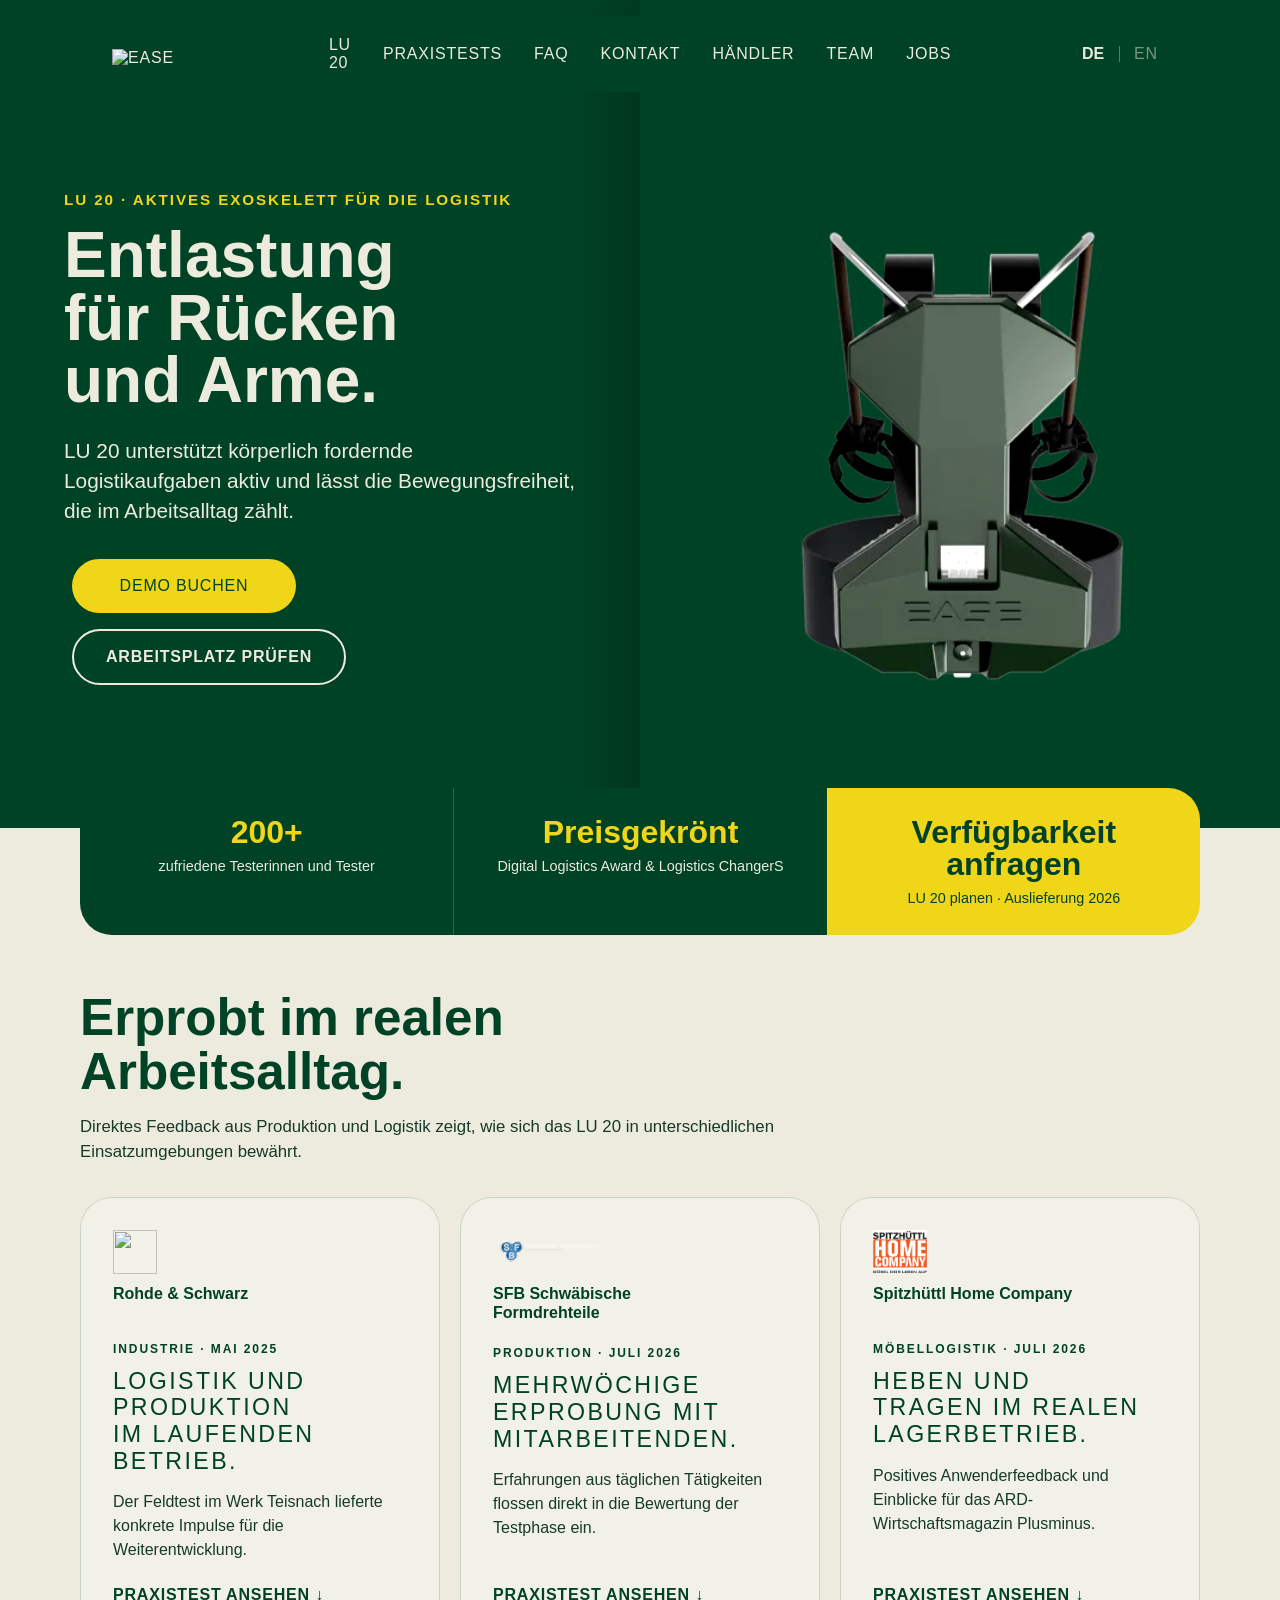
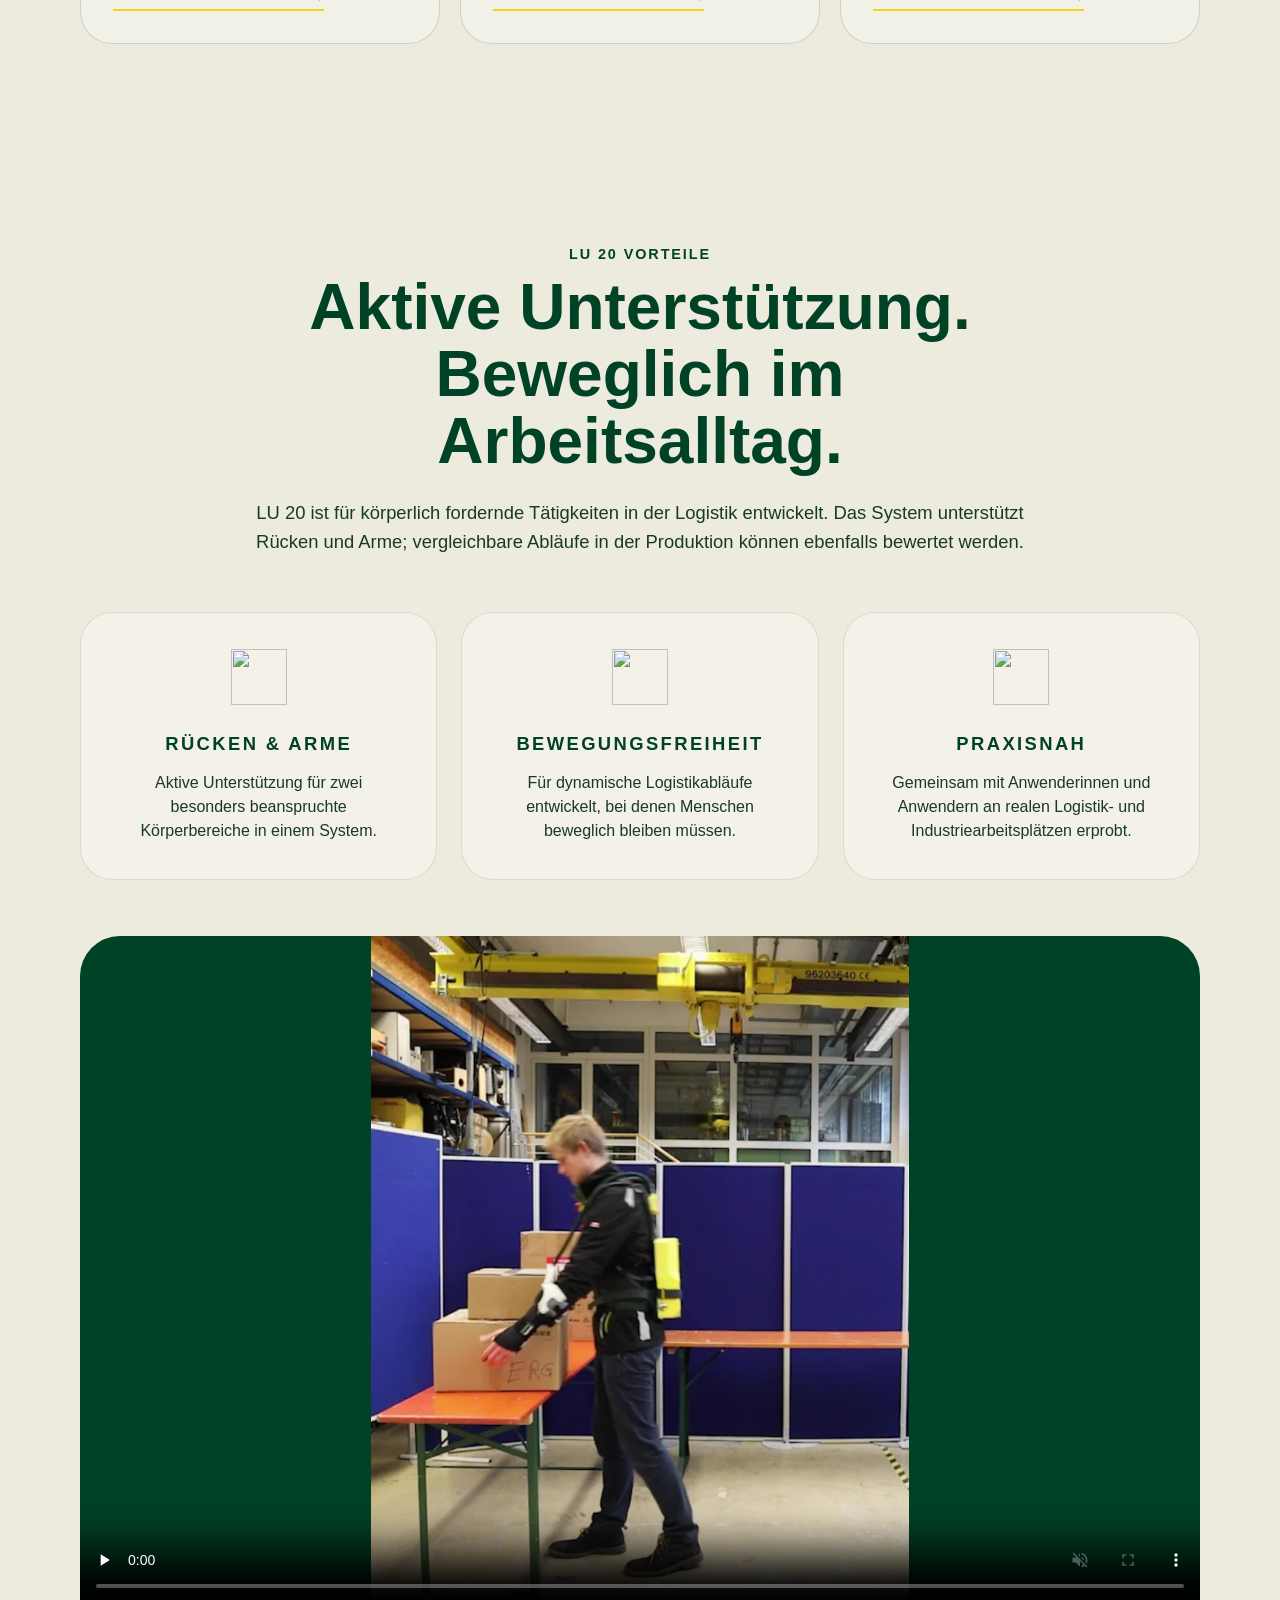
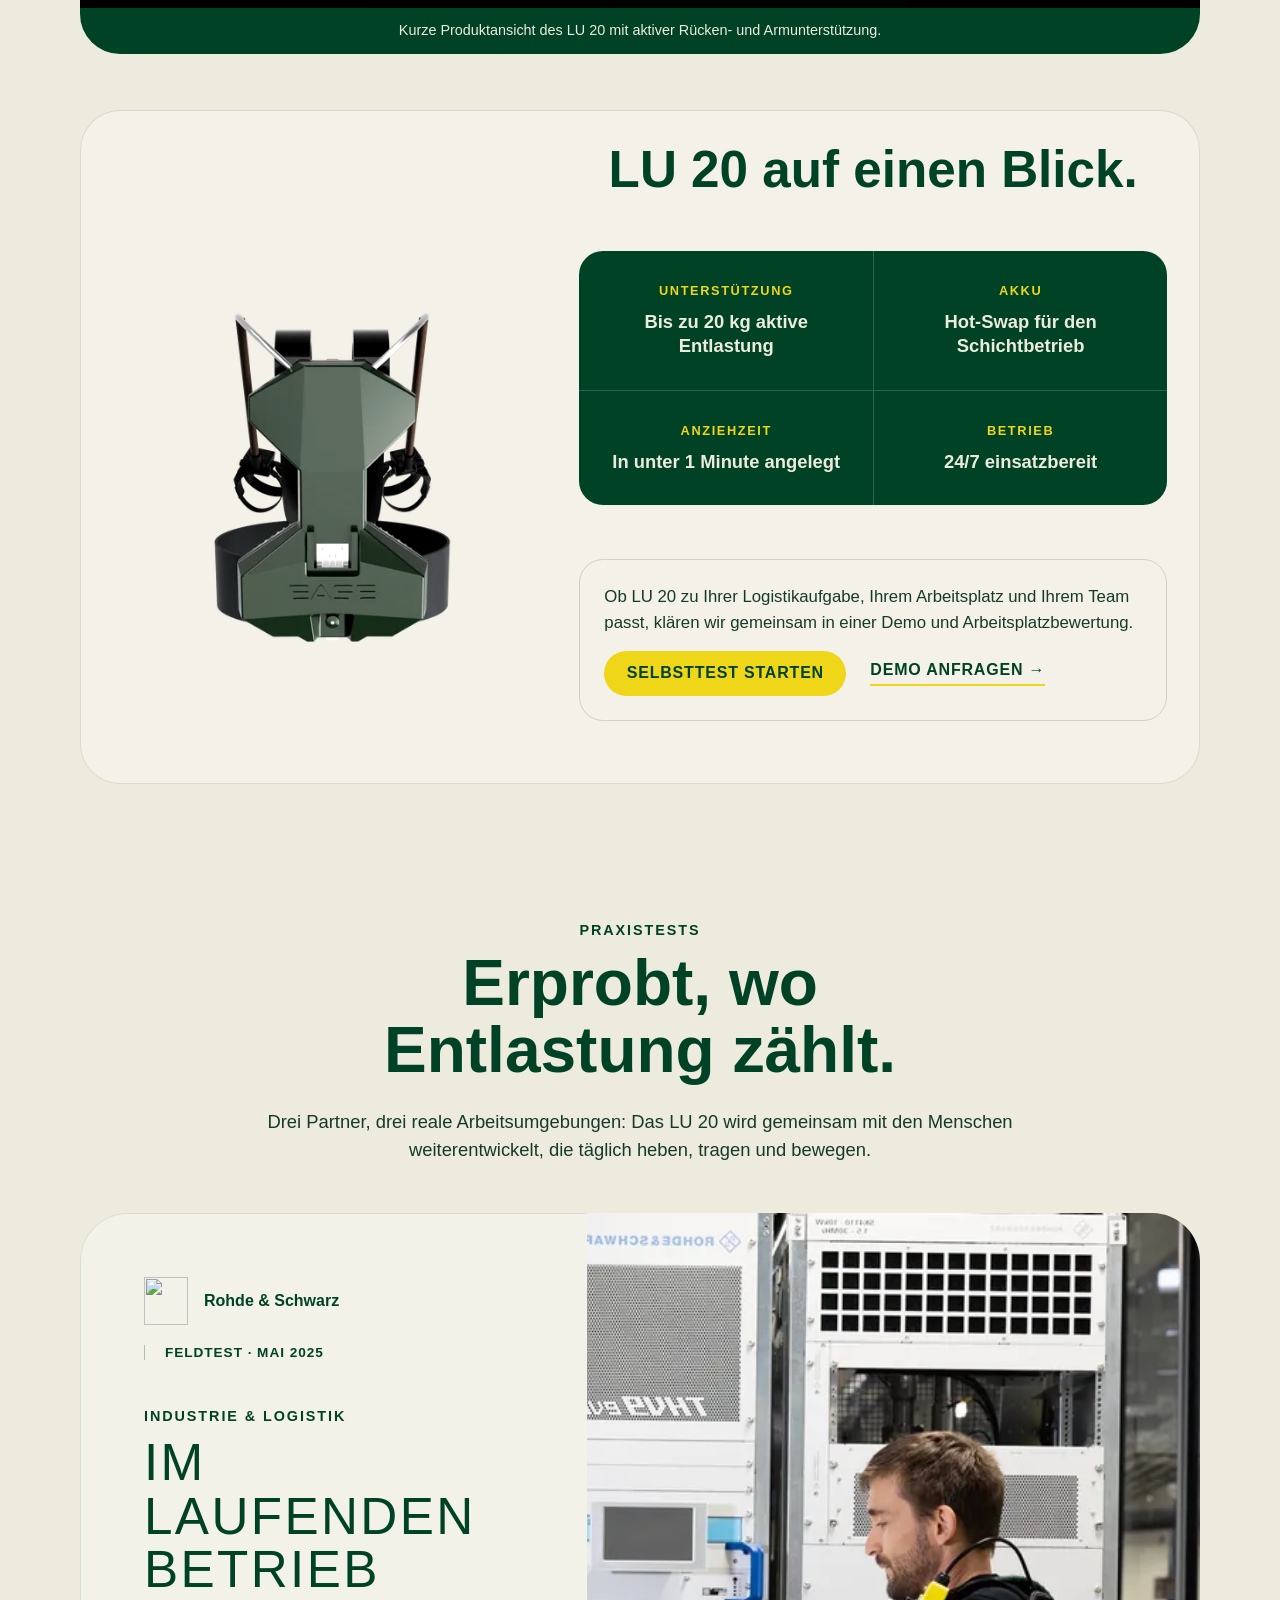
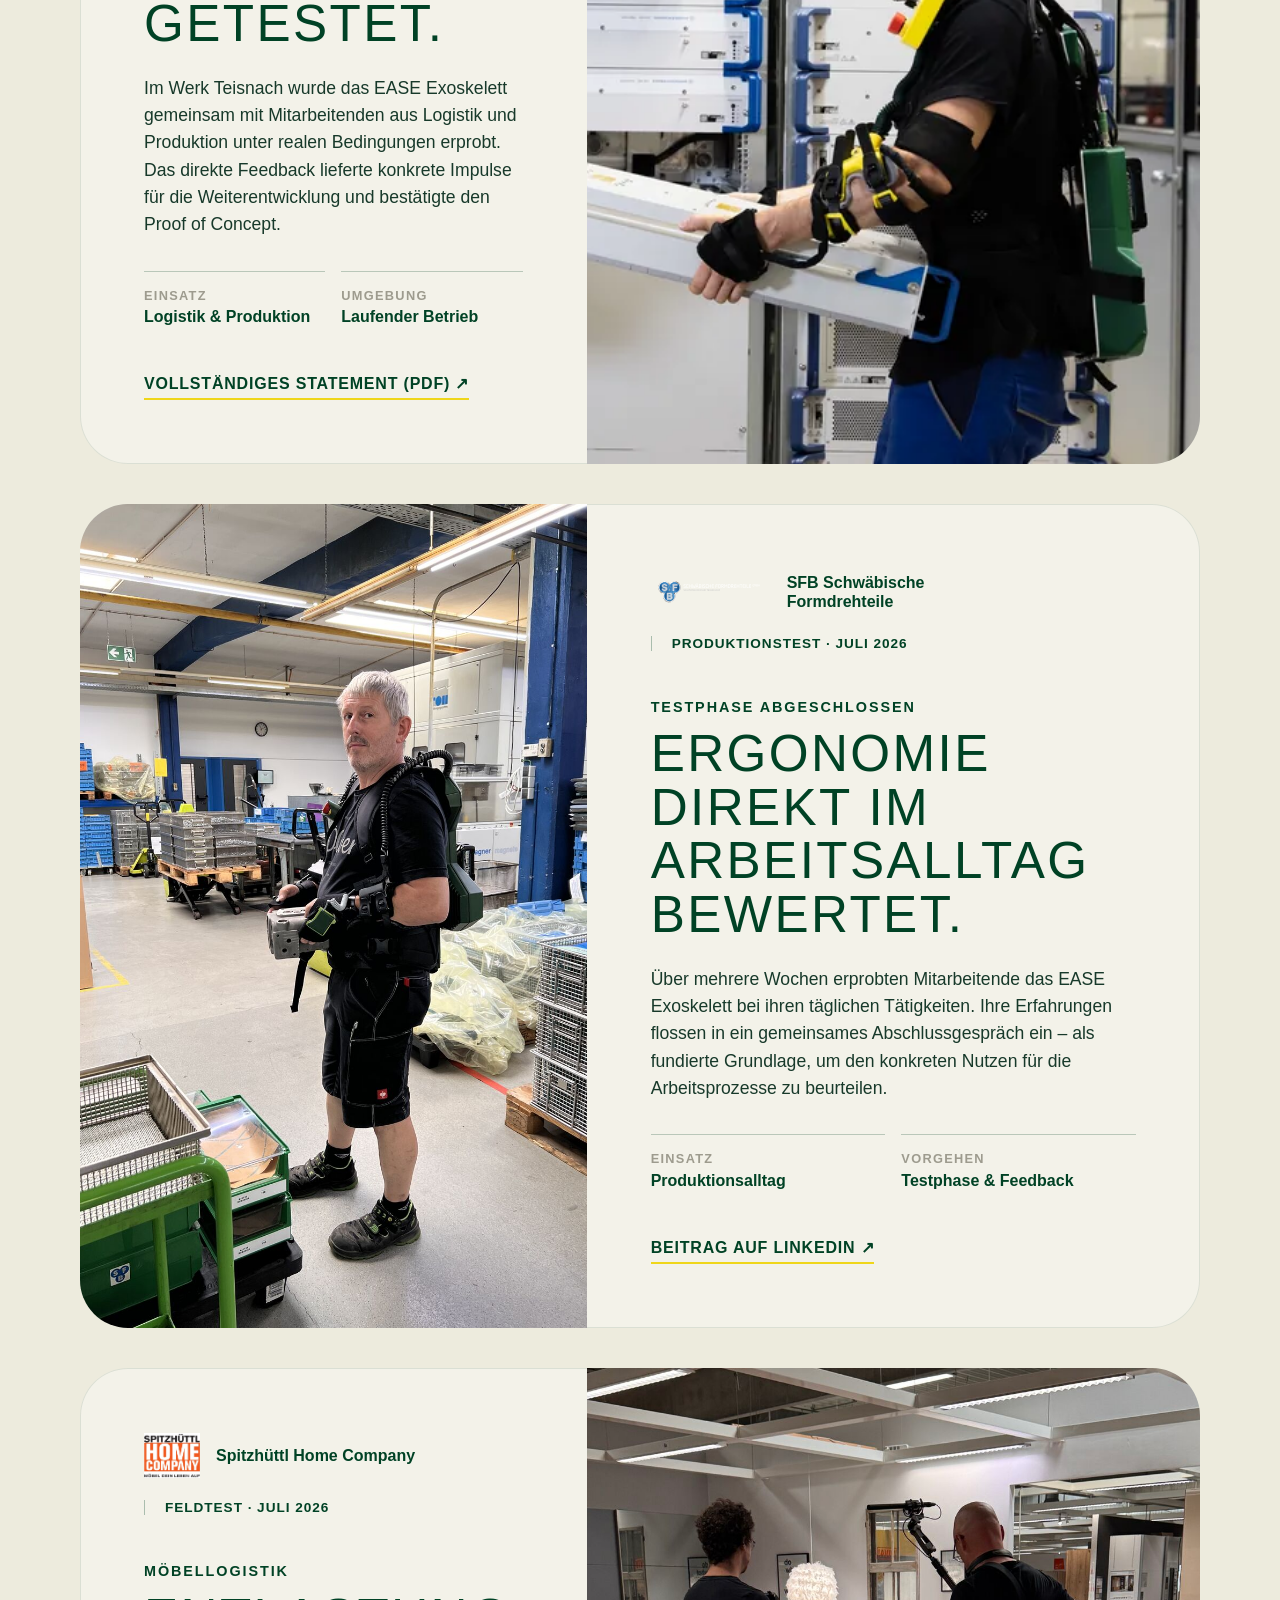
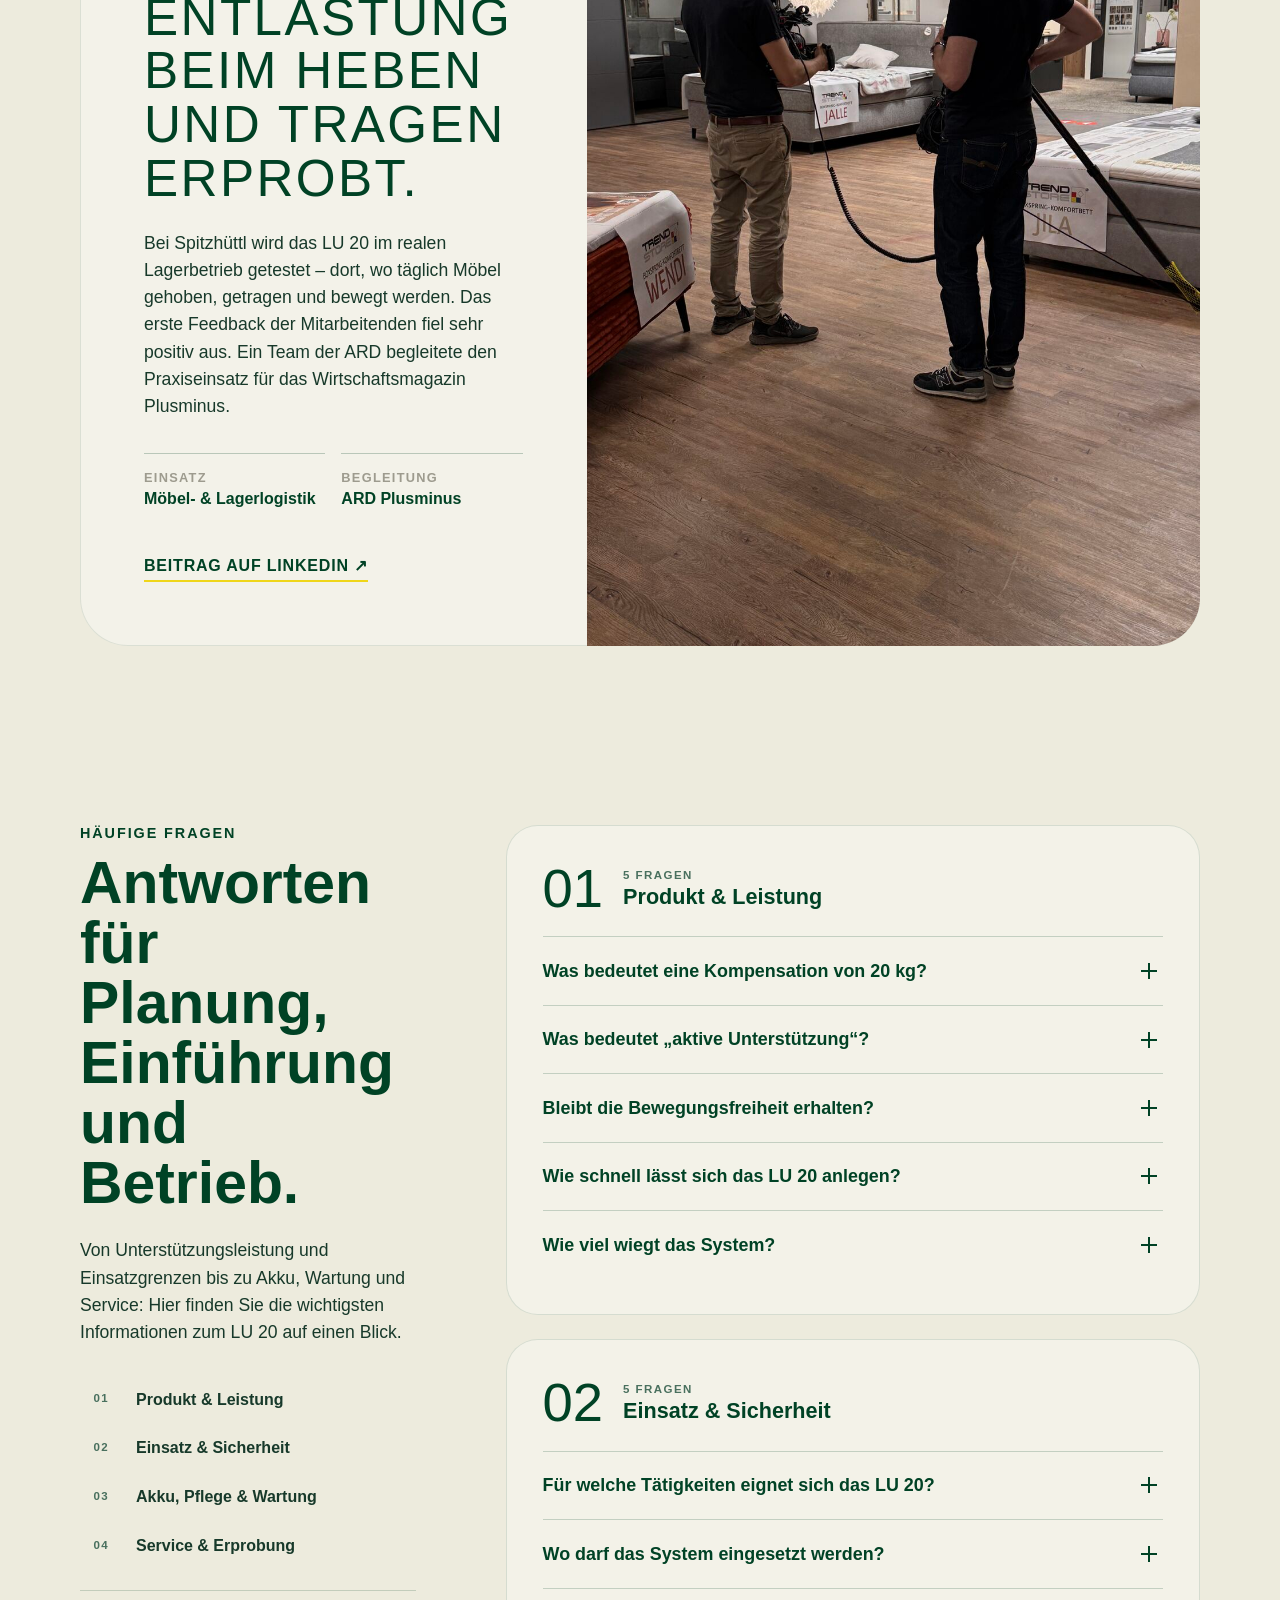
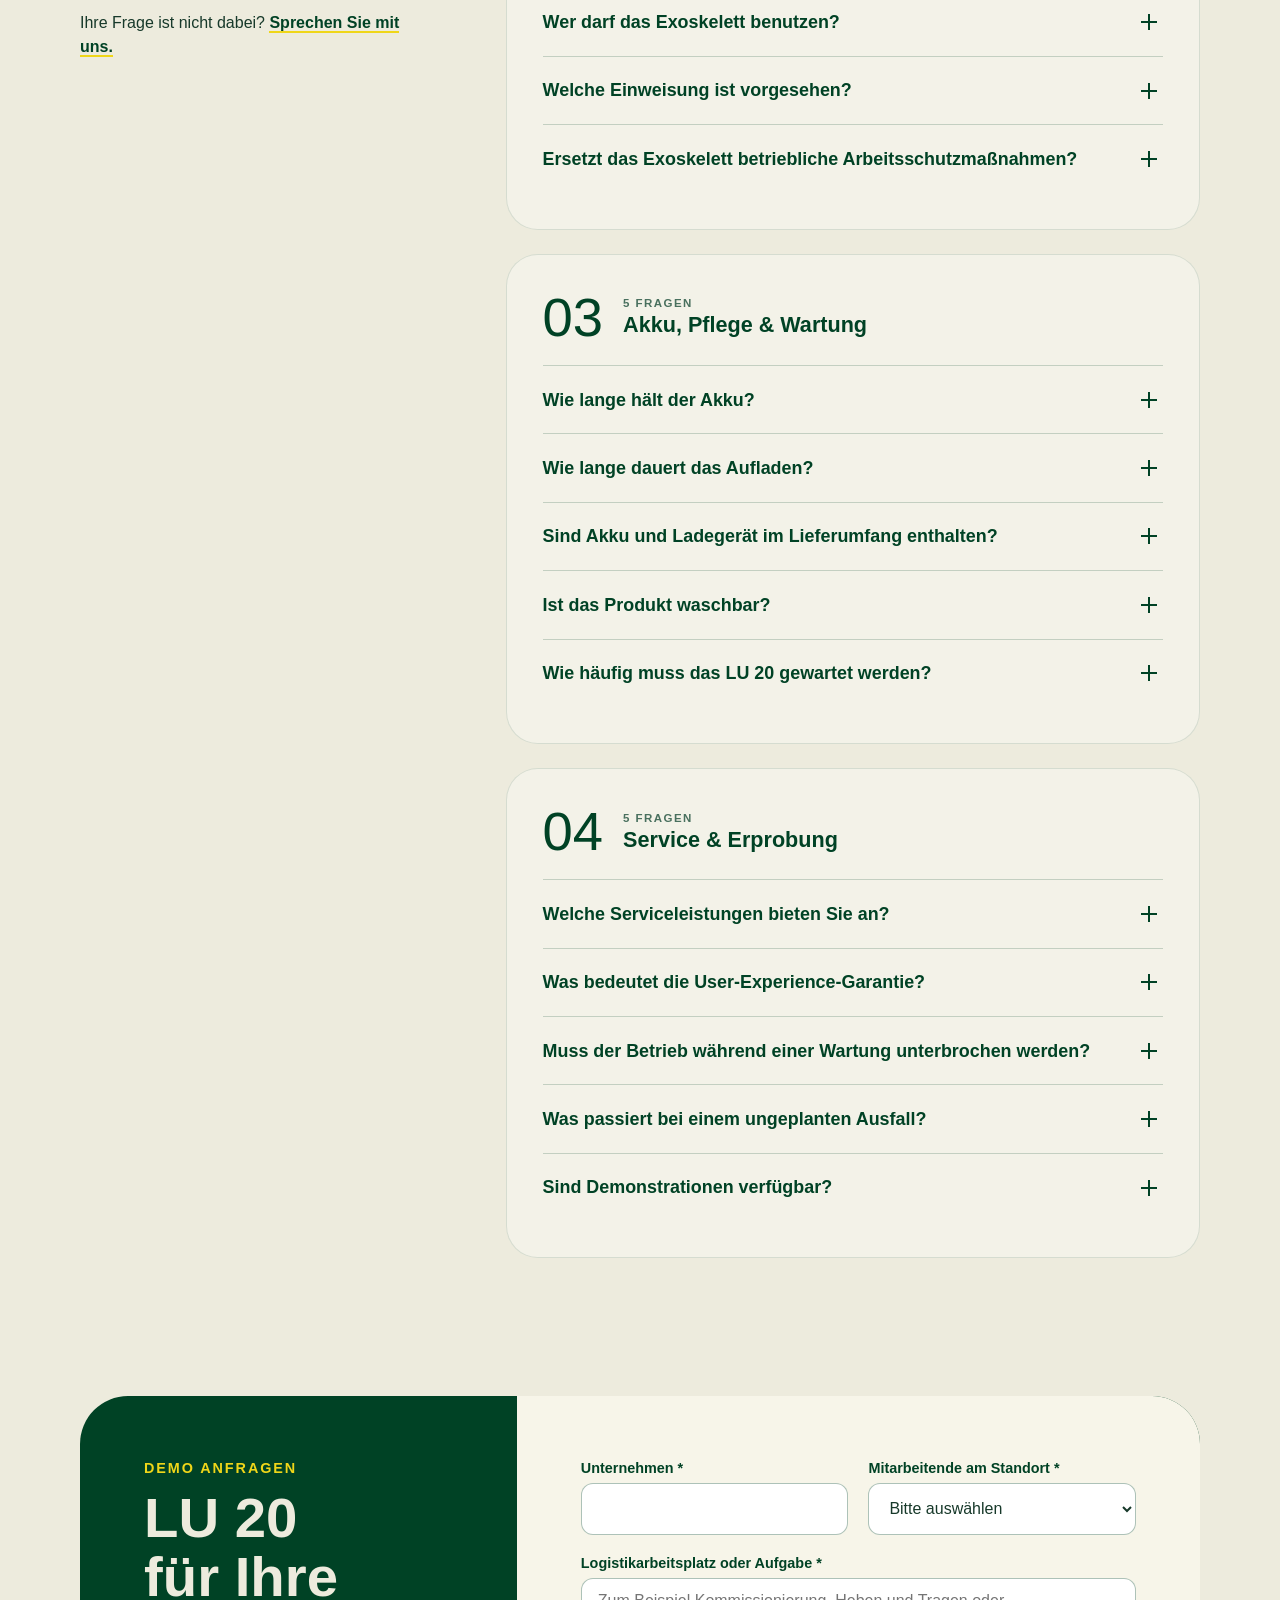
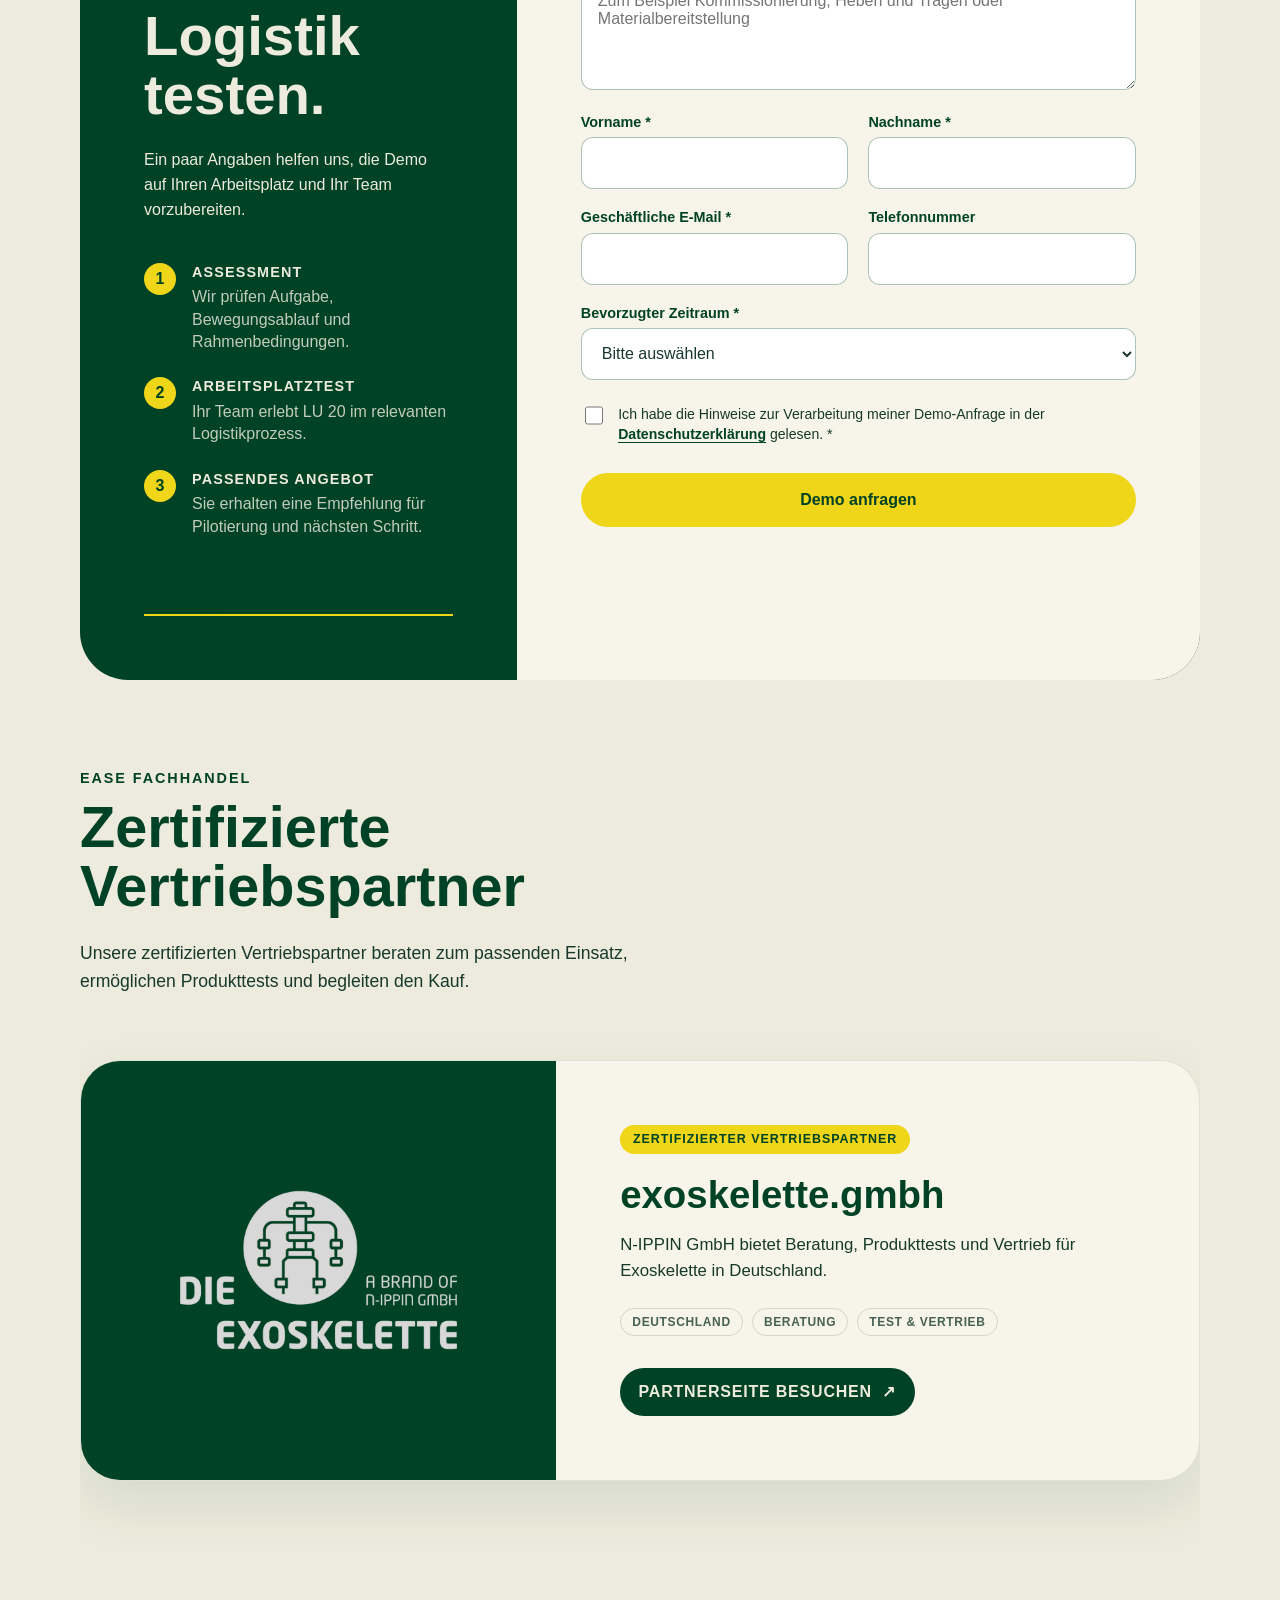
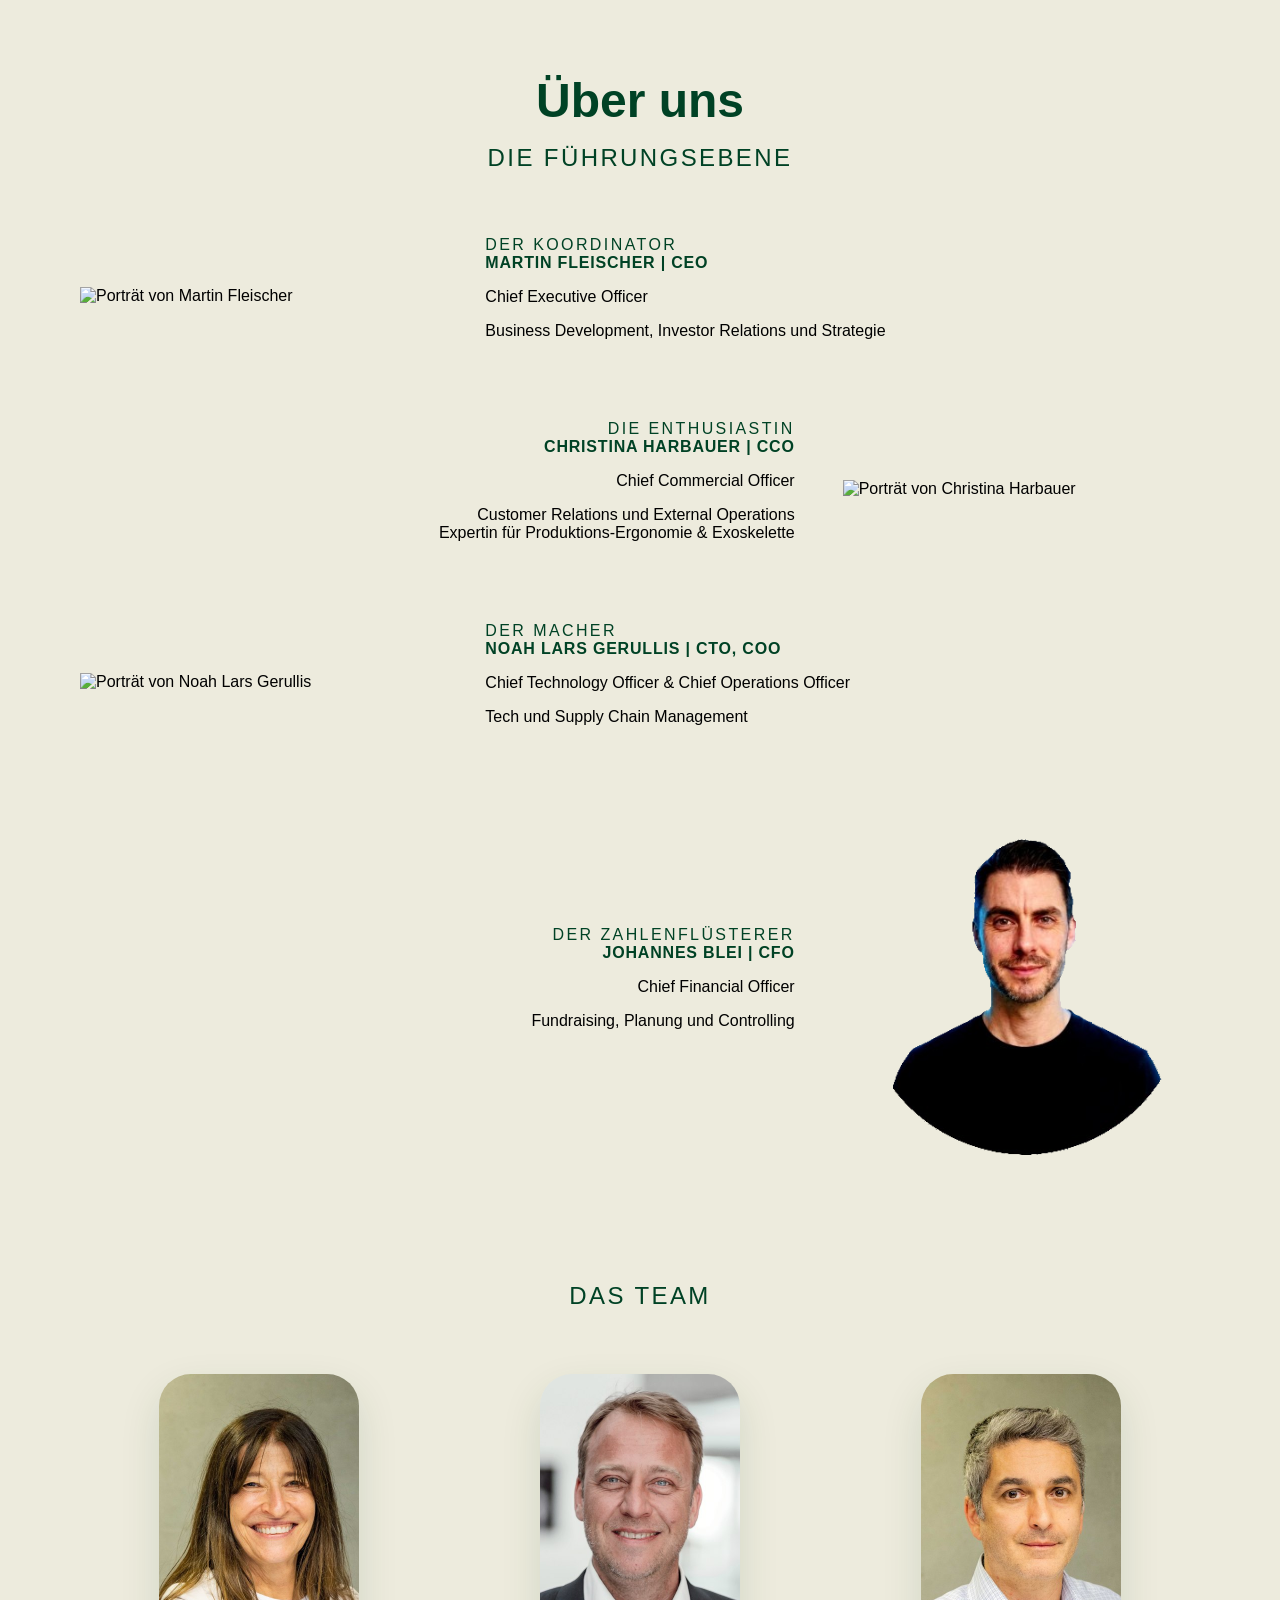
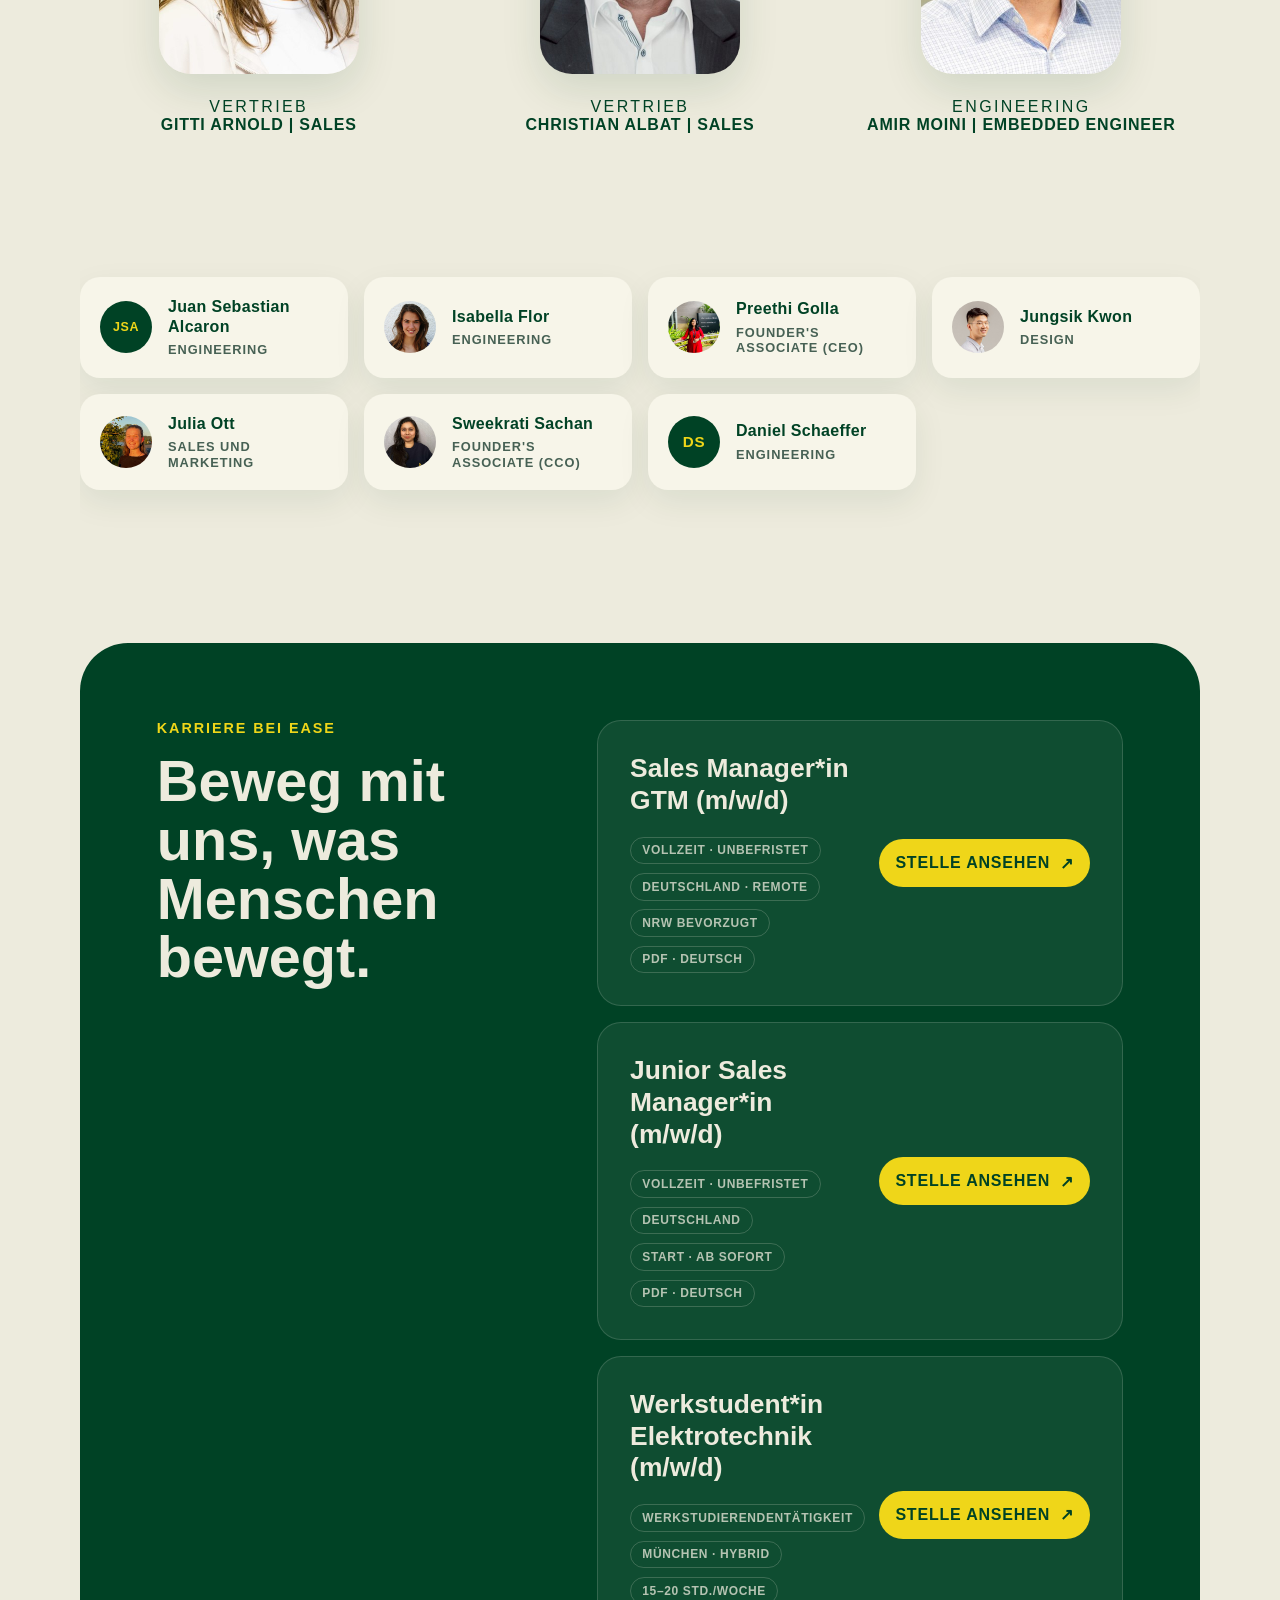
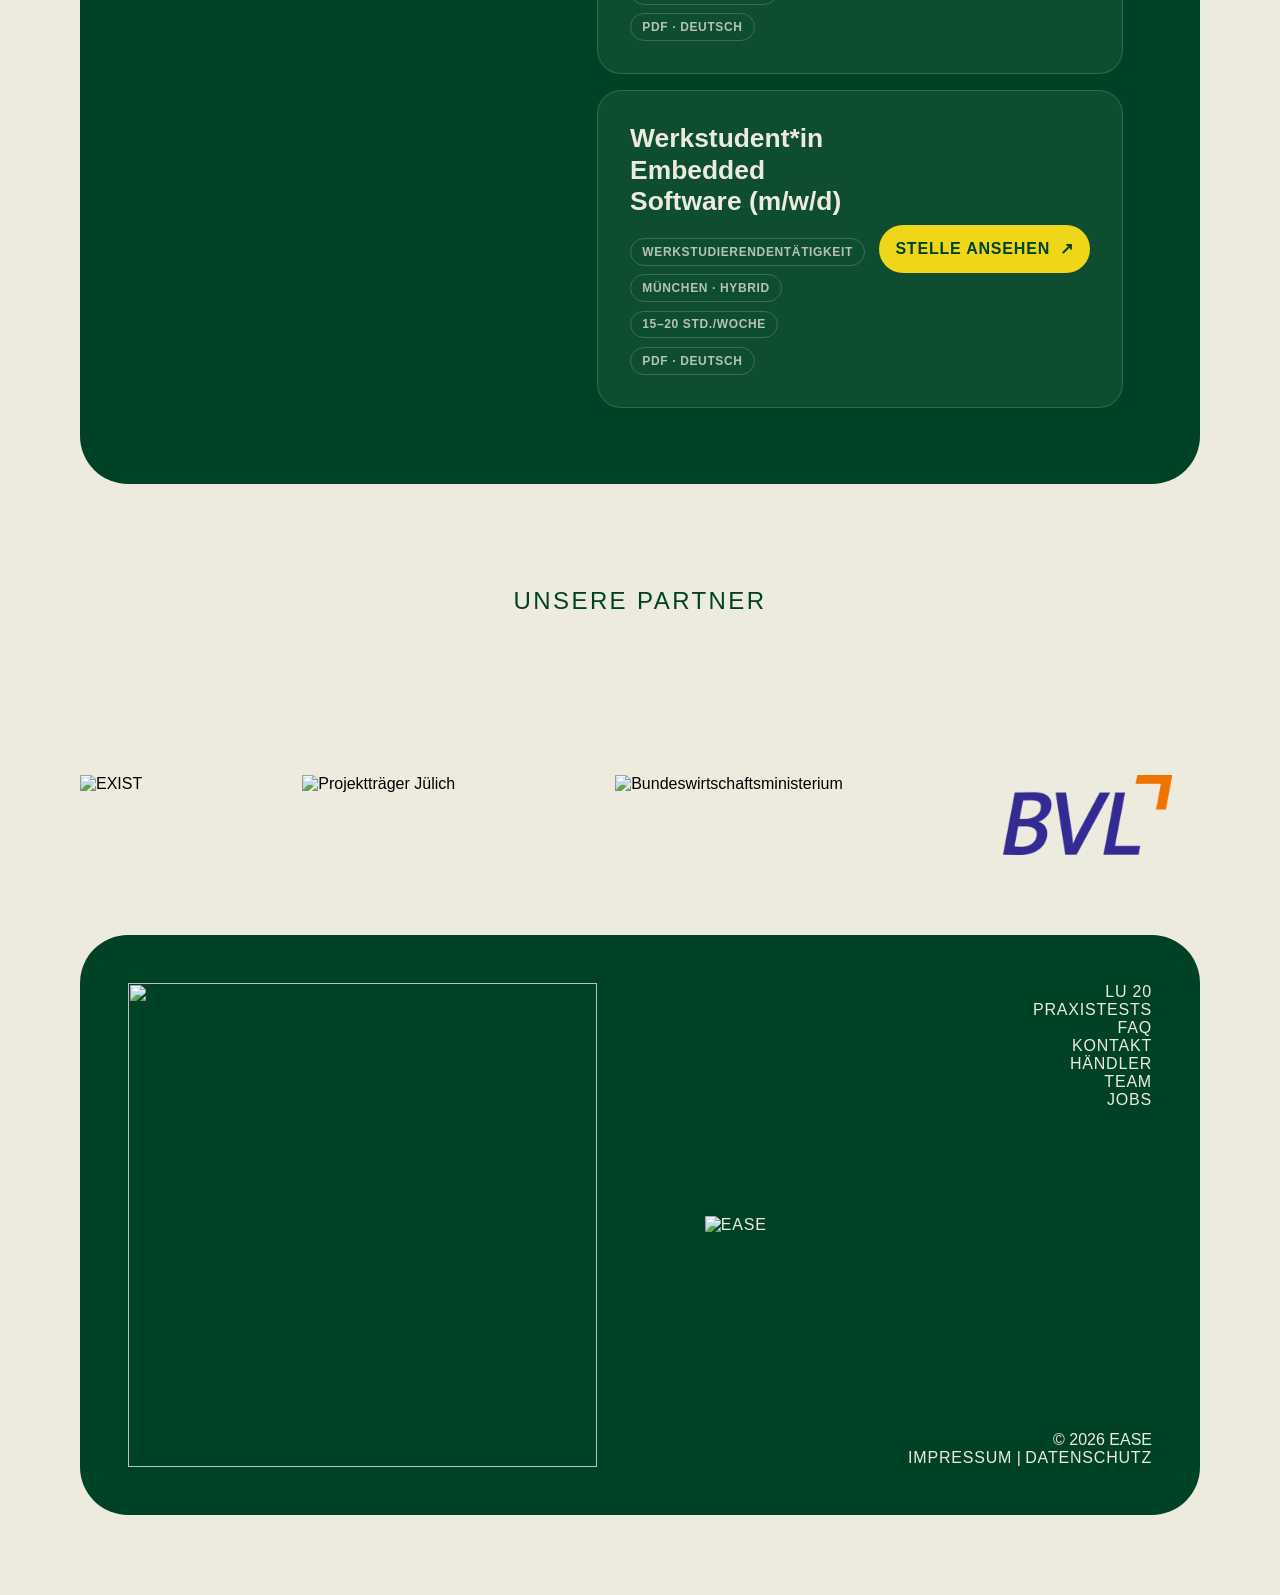
==== commit 08b779a6: "Updated Jobs" ====
--- a/index.html
+++ b/index.html
@@ -828,8 +828,8 @@
                     <h3>Junior Sales Manager*in (m/w/d)</h3>
                     <ul class="position-meta" aria-label="Rahmenbedingungen">
                         <li>Vollzeit · Unbefristet</li>
-                        <li>Deutschland · Remote</li>
-                        <li>NRW bevorzugt</li>
+                        <li>Deutschland</li>
+                        <li>Start · Ab sofort</li>
                         <li>PDF · Deutsch</li>
                     </ul>
                 </div>
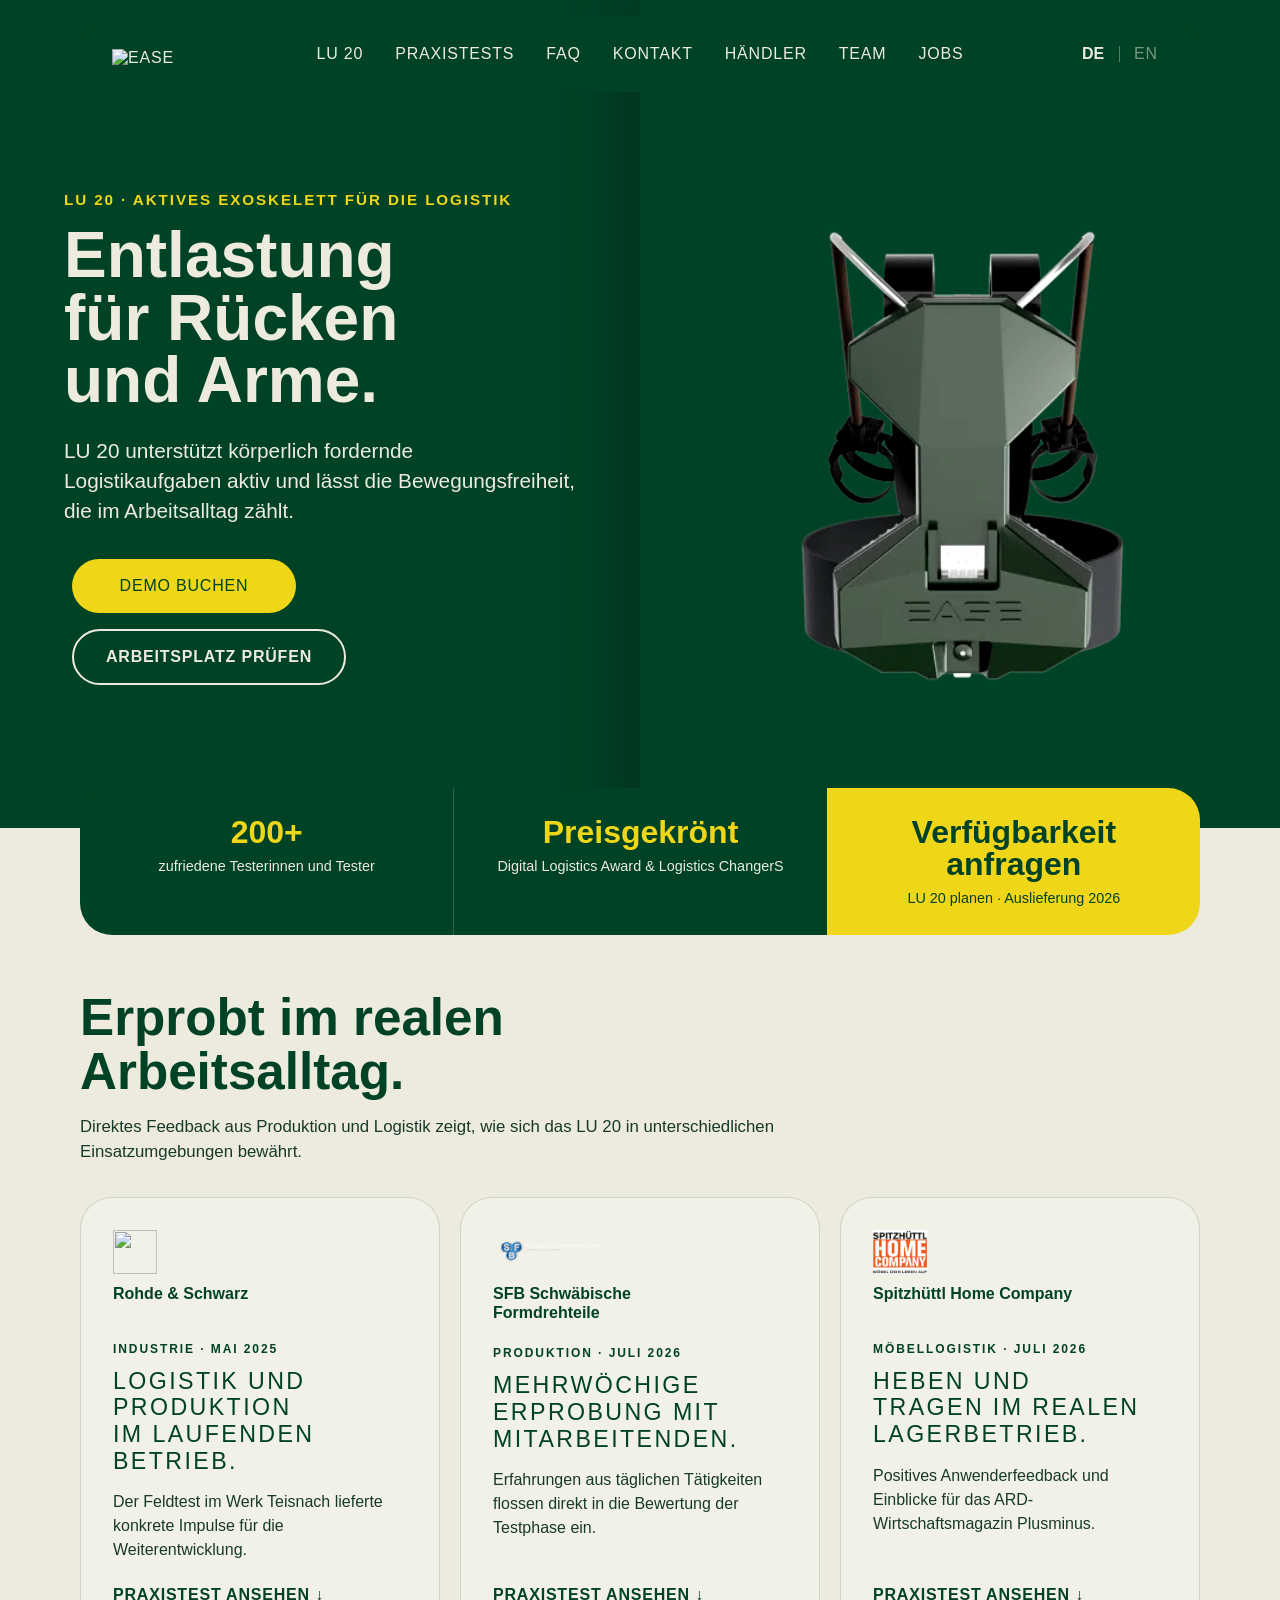
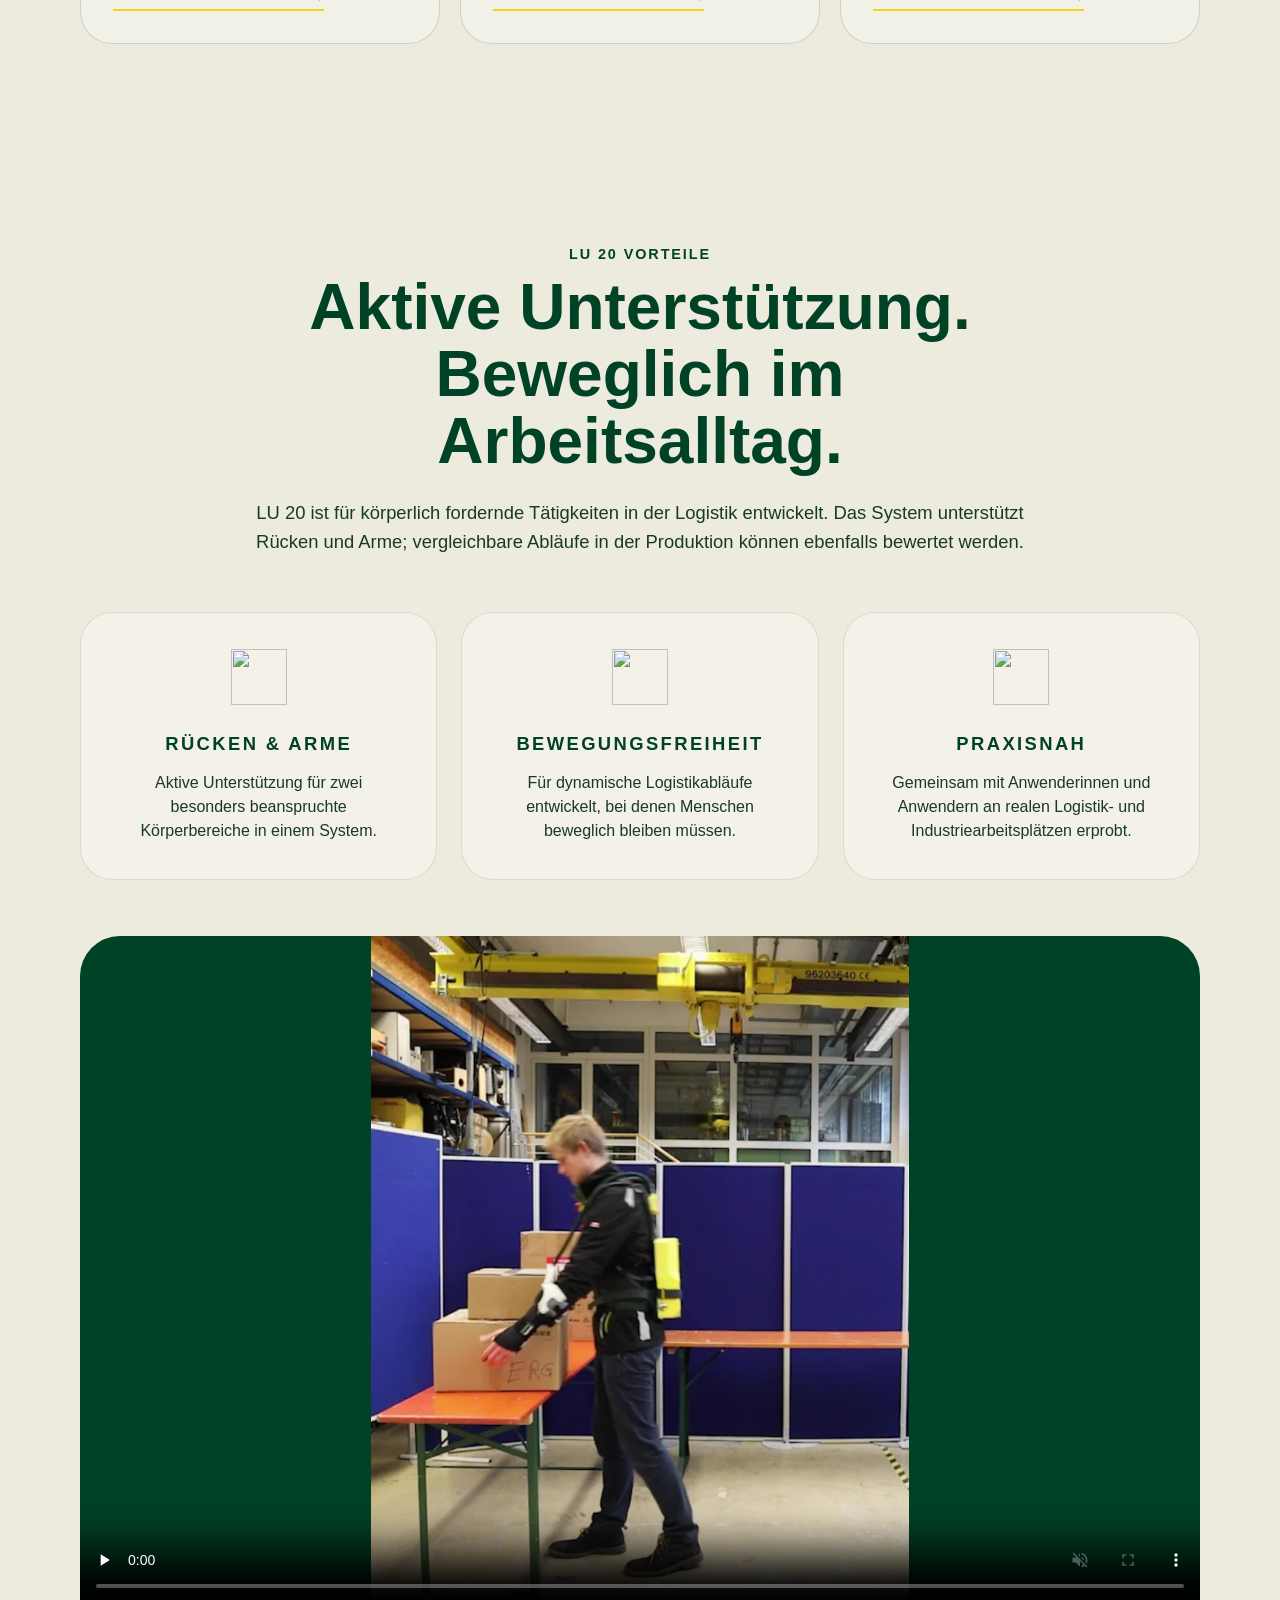
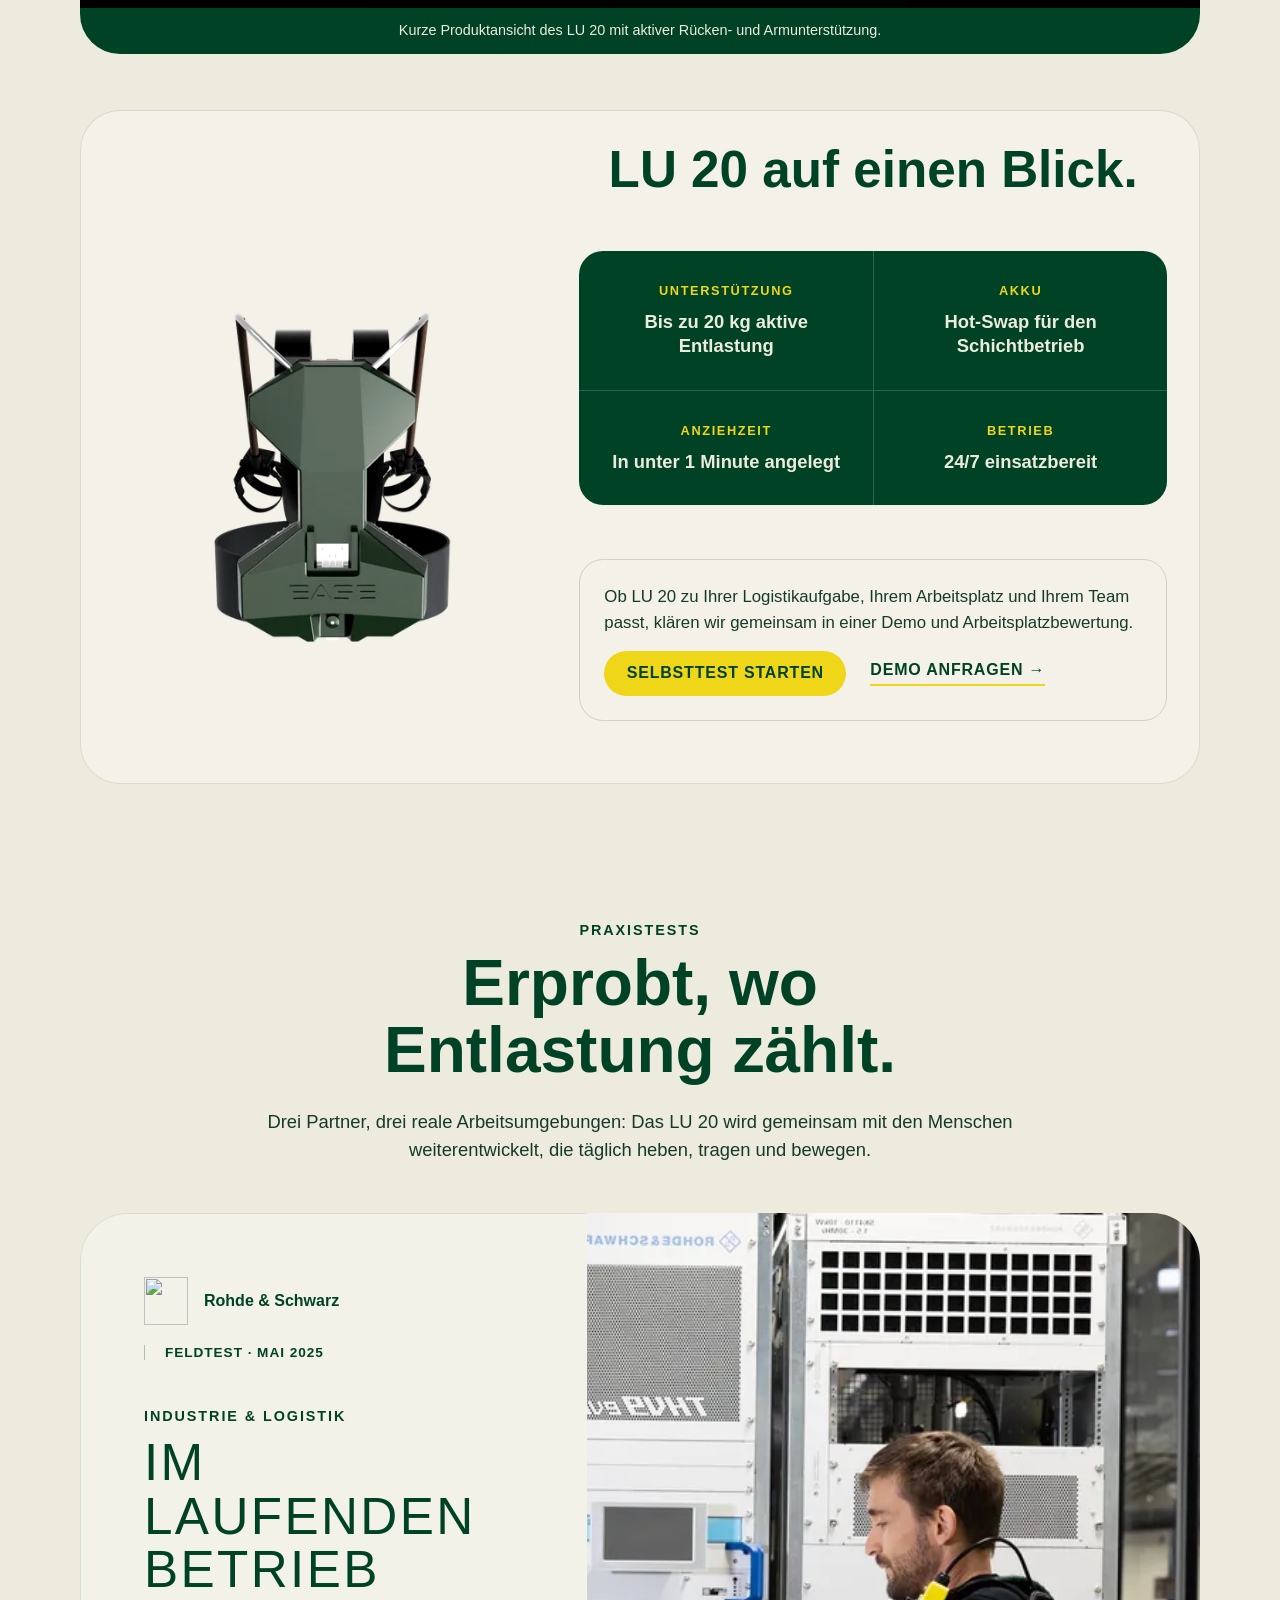
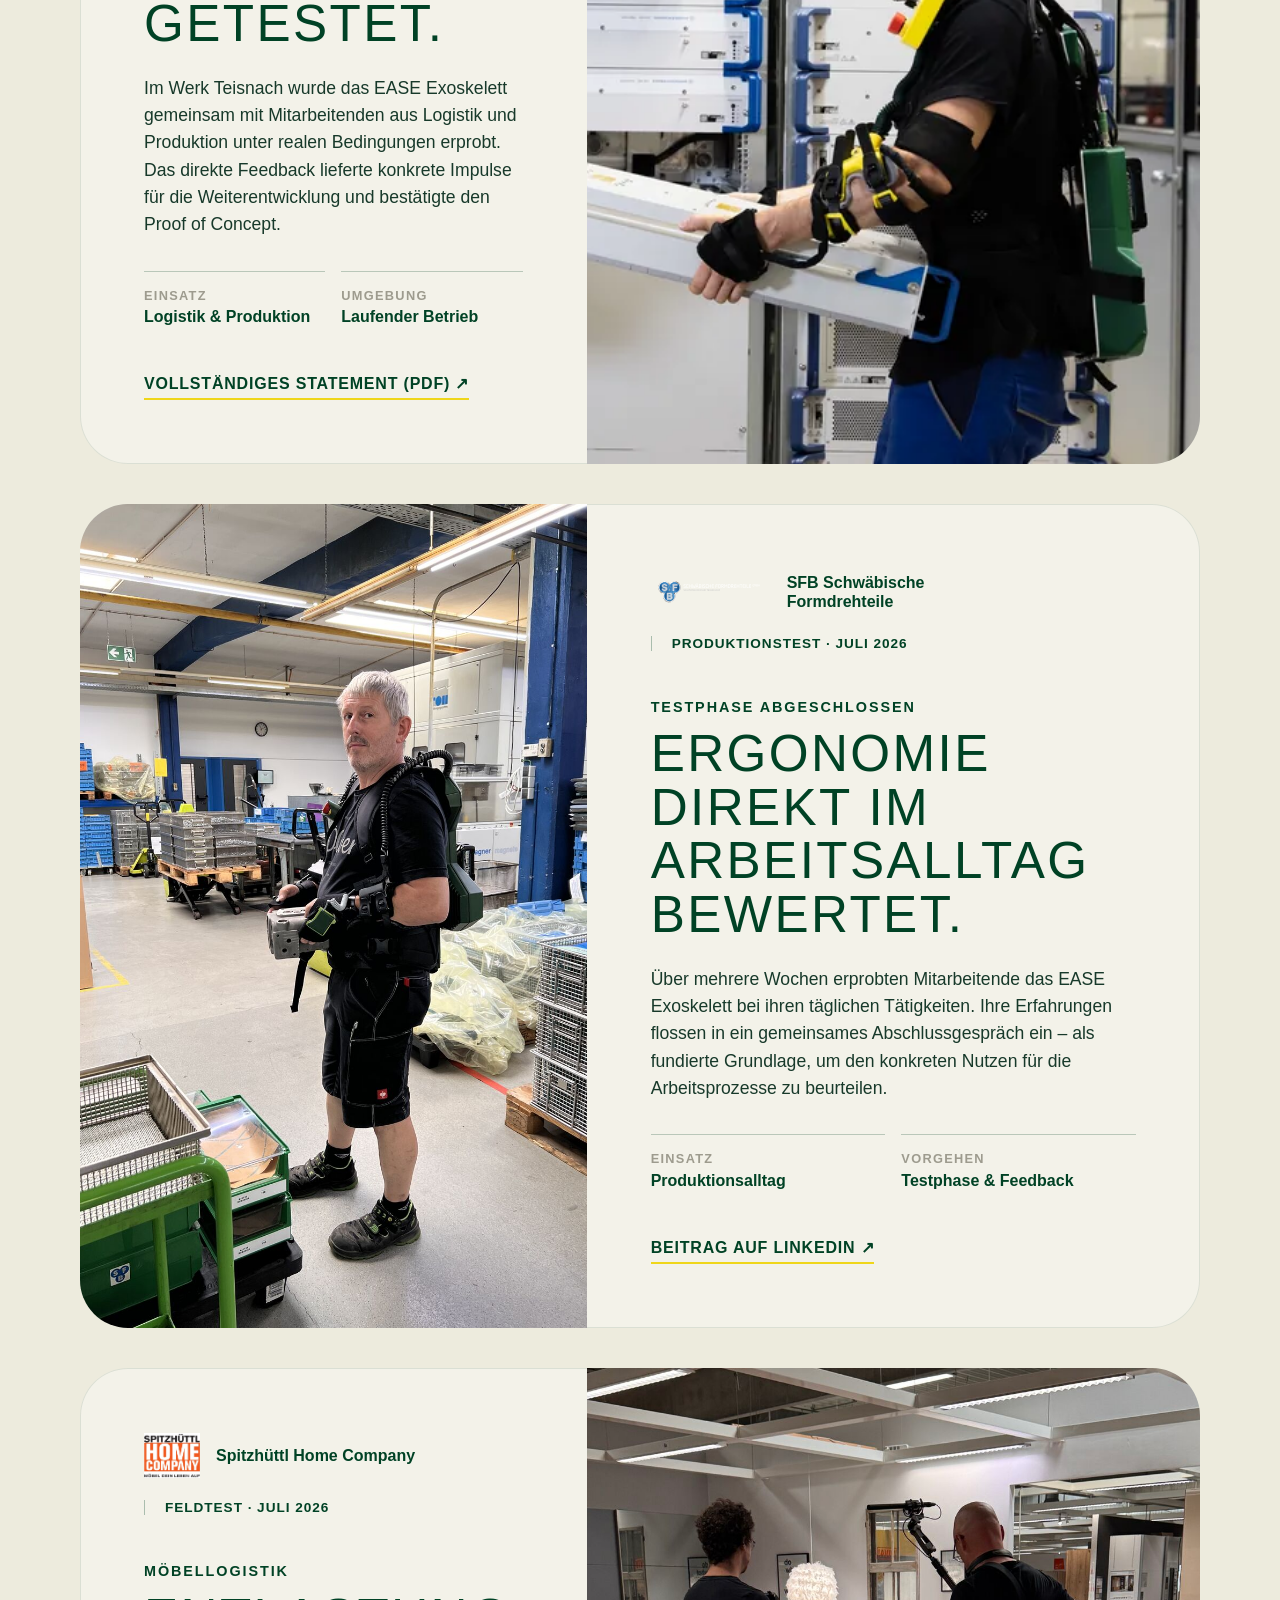
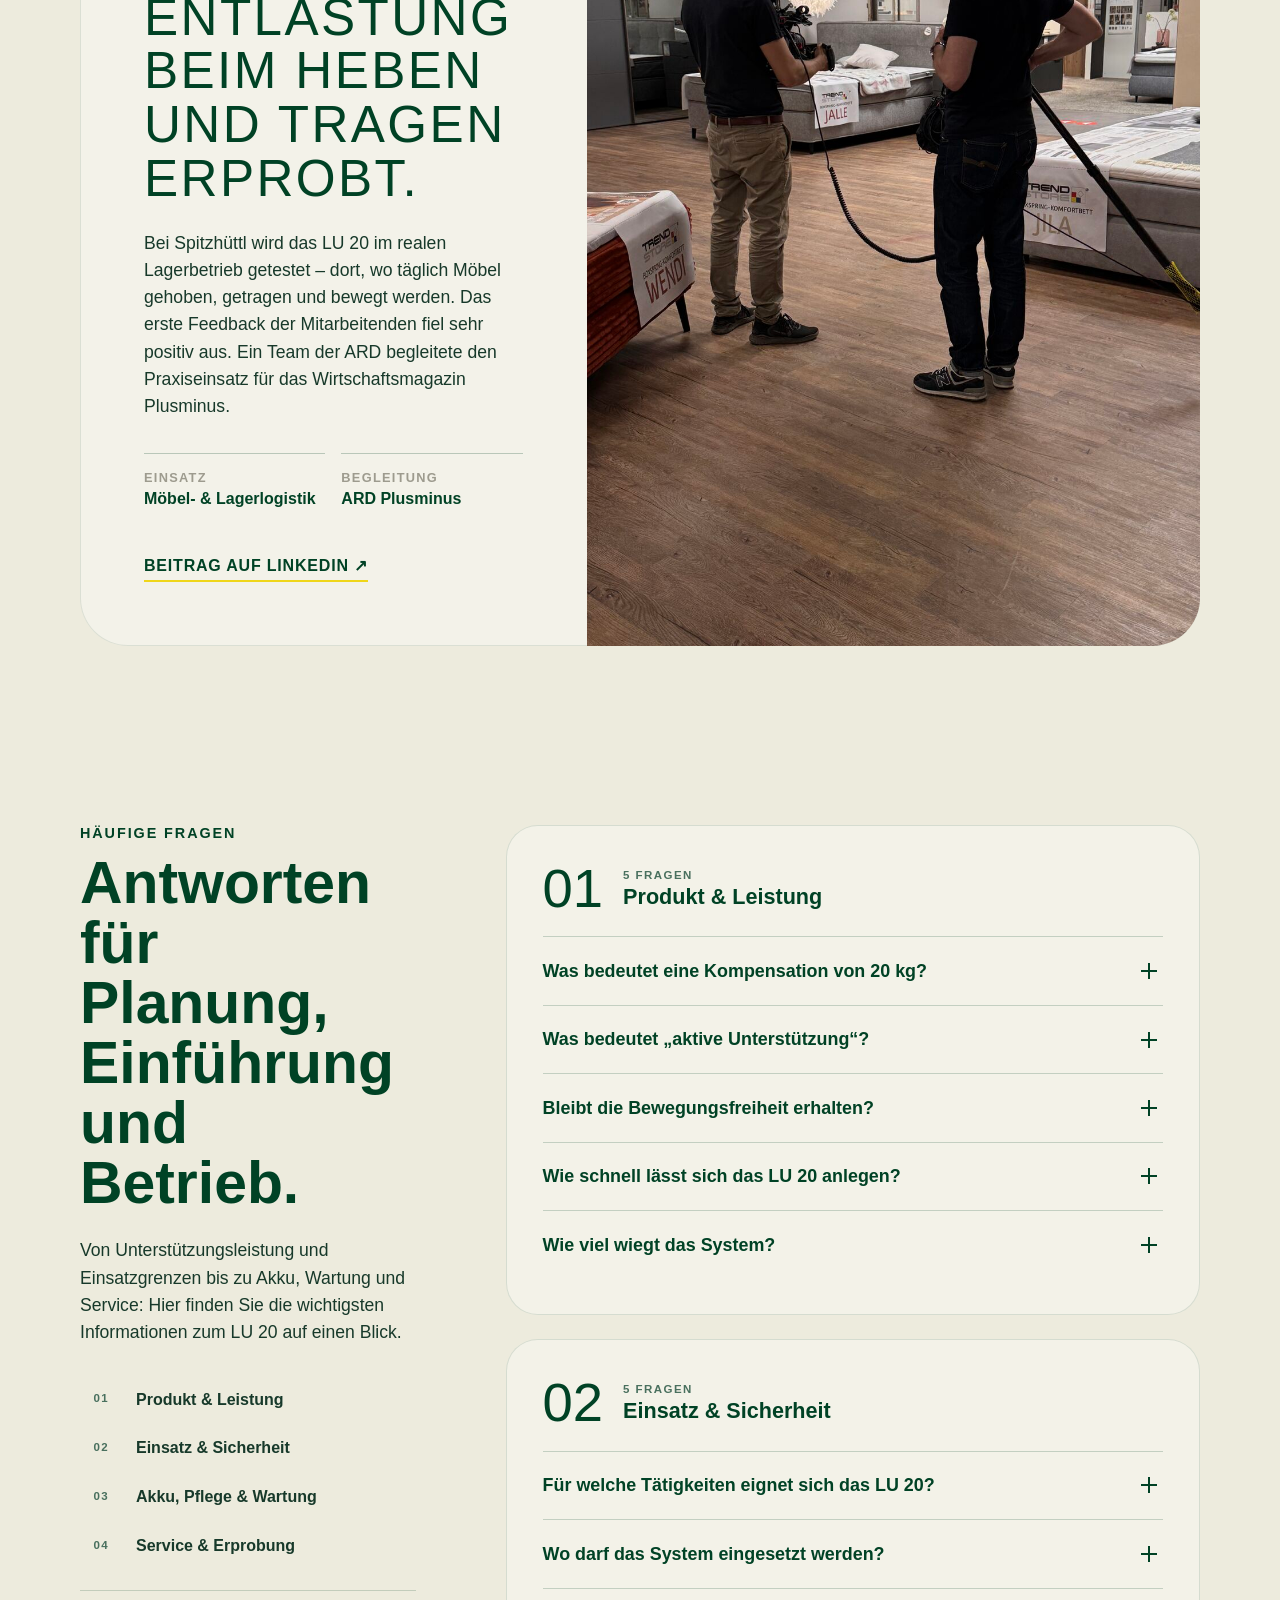
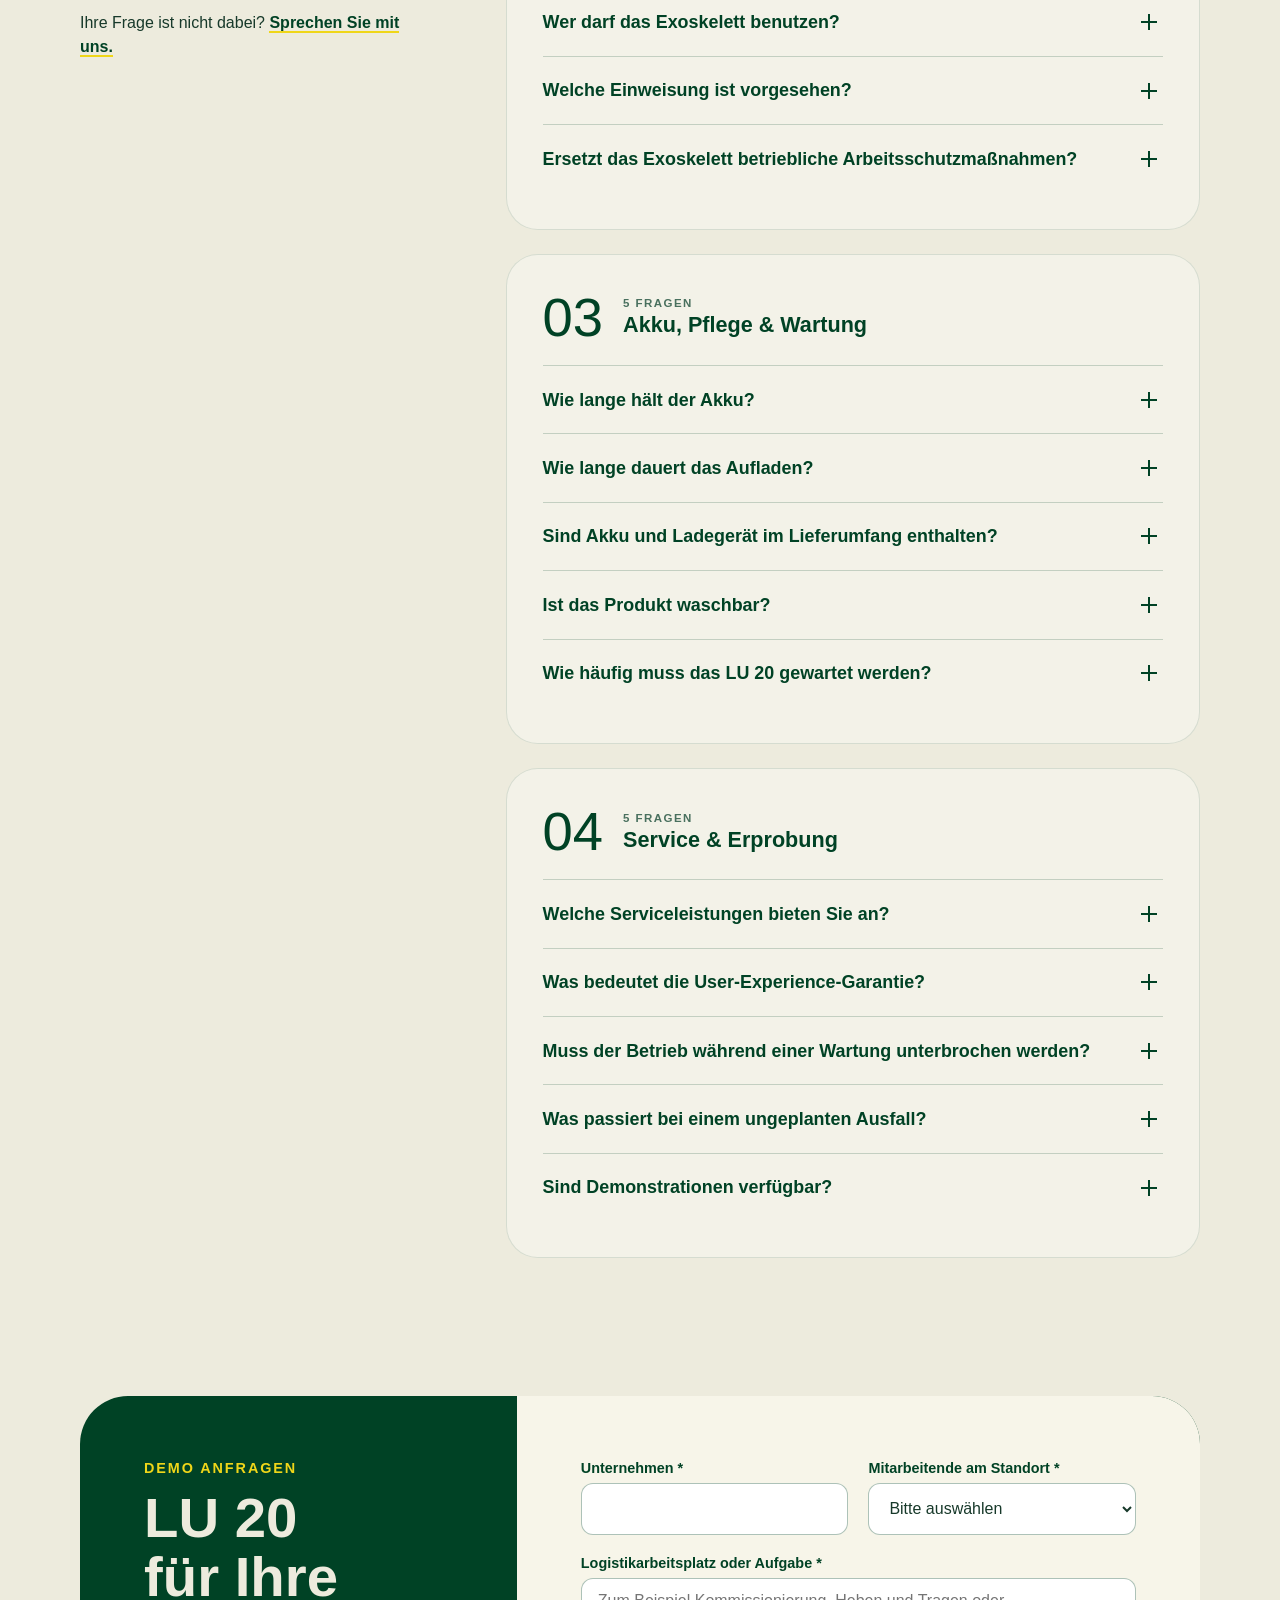
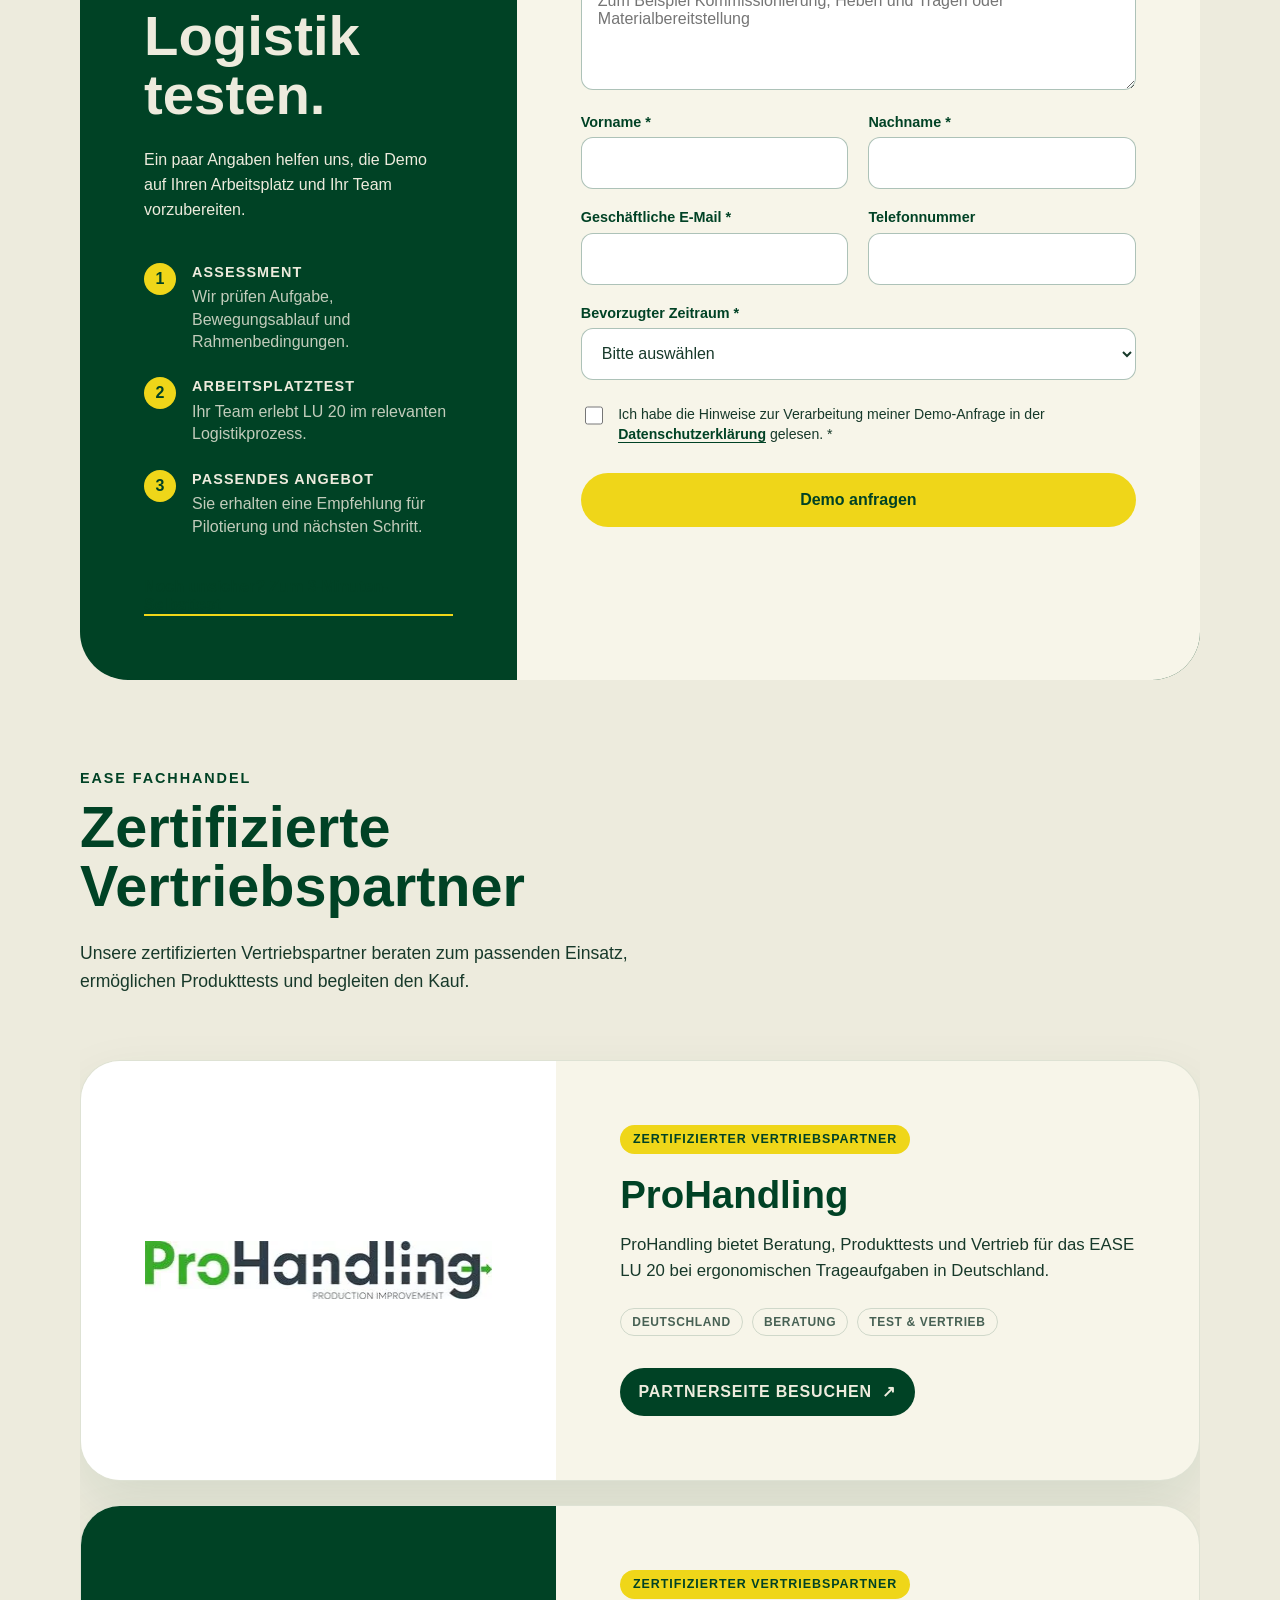
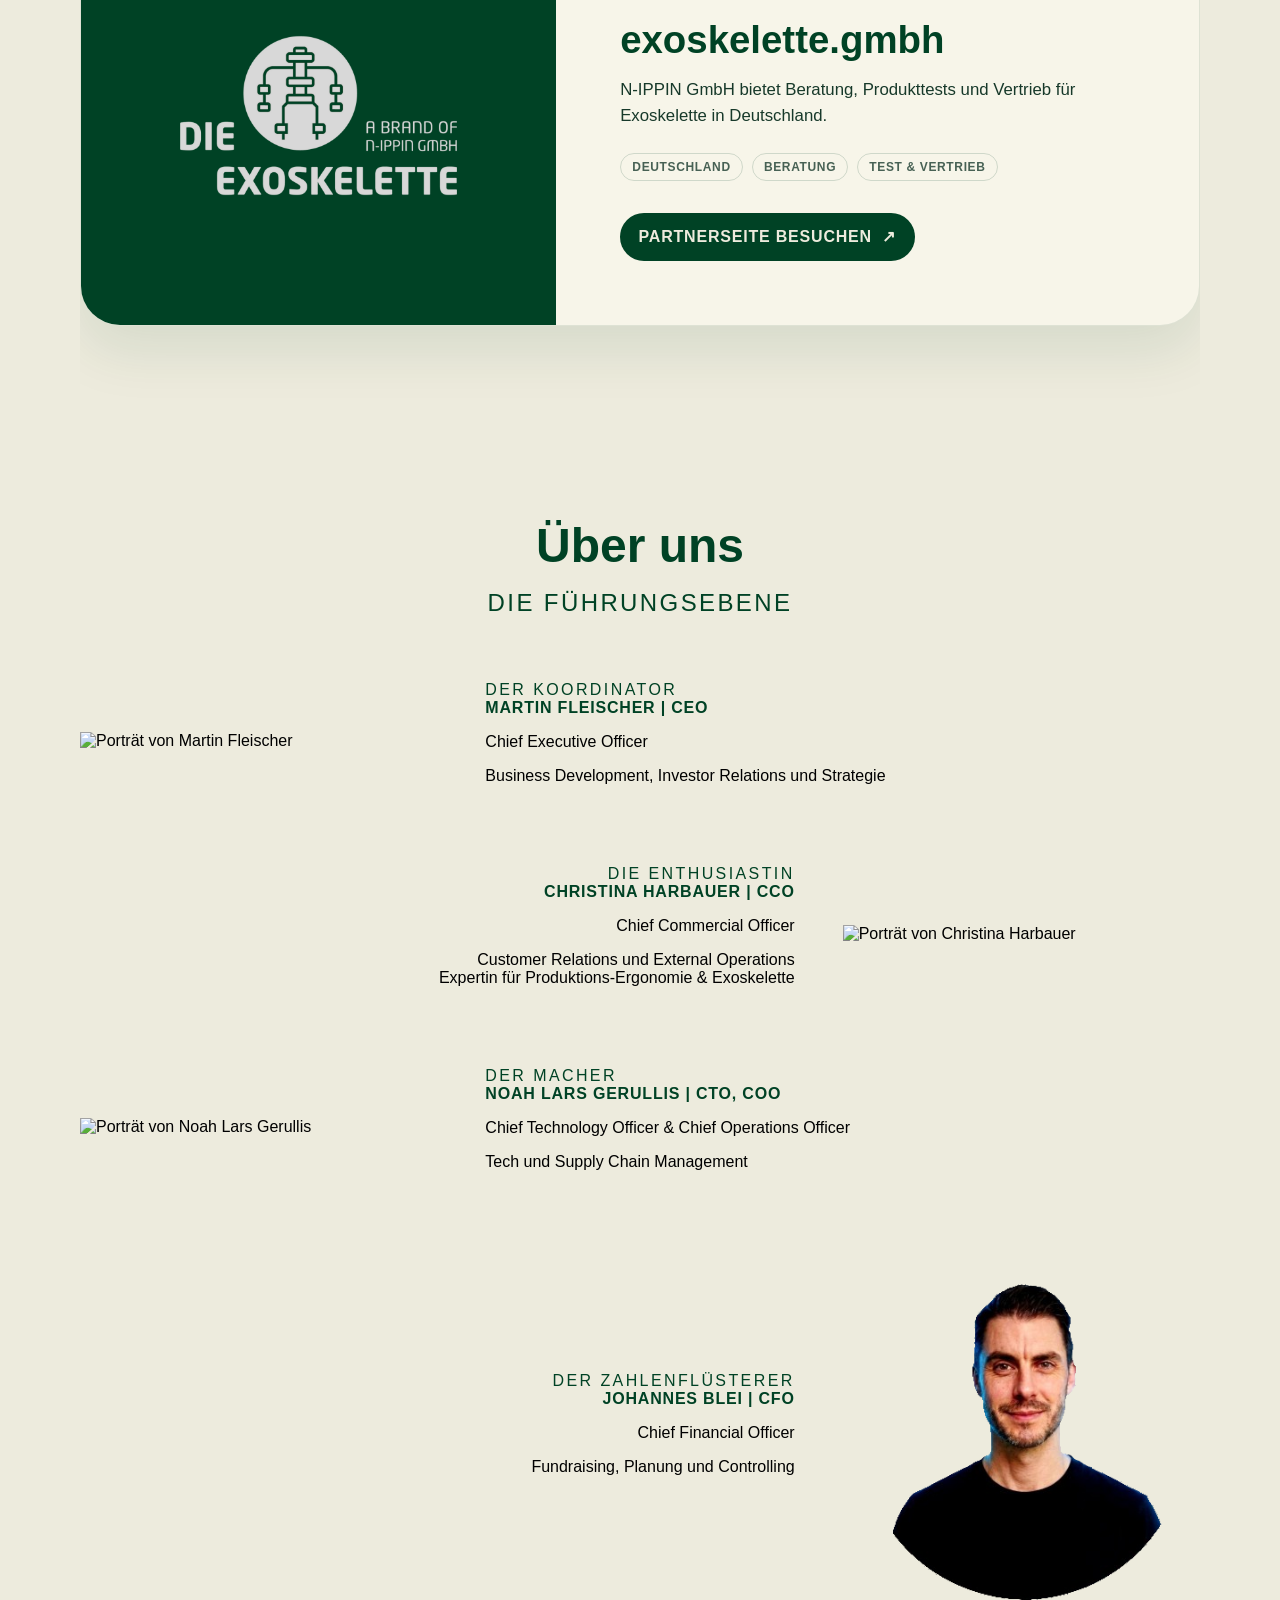
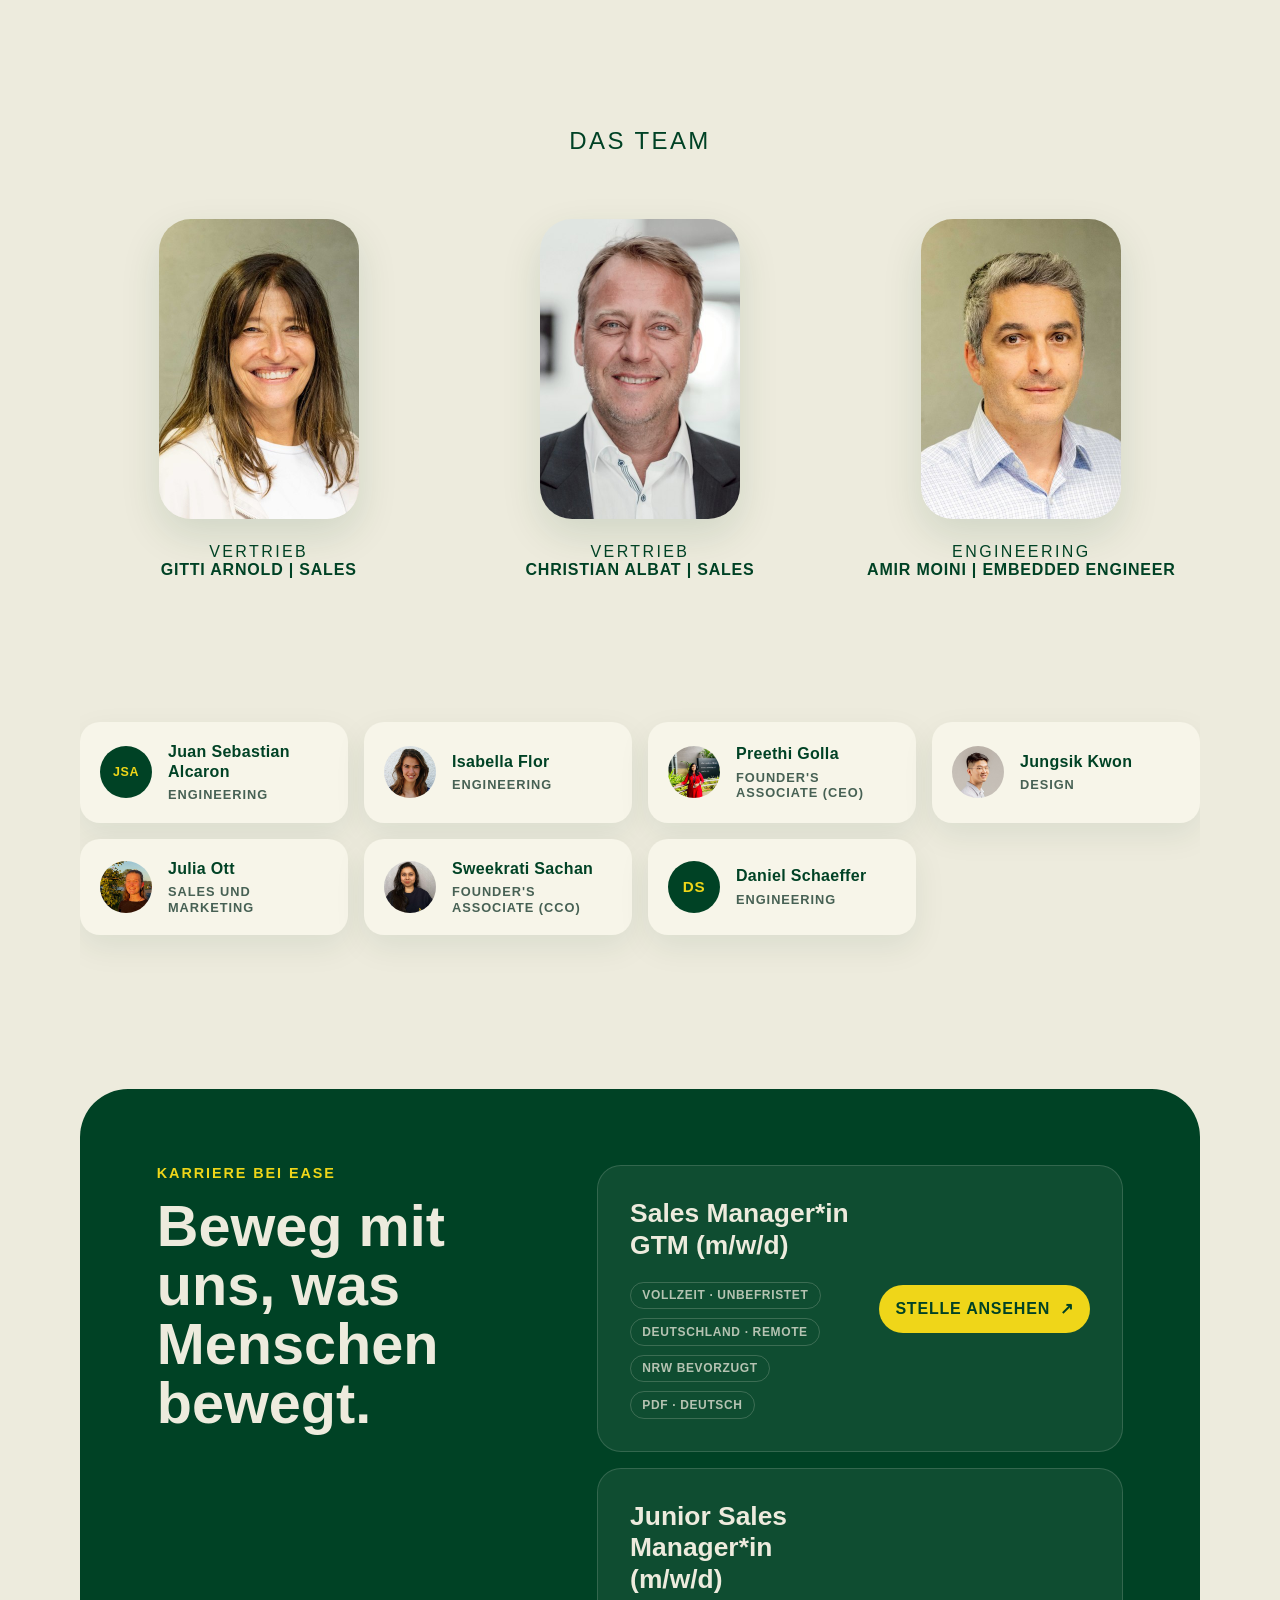
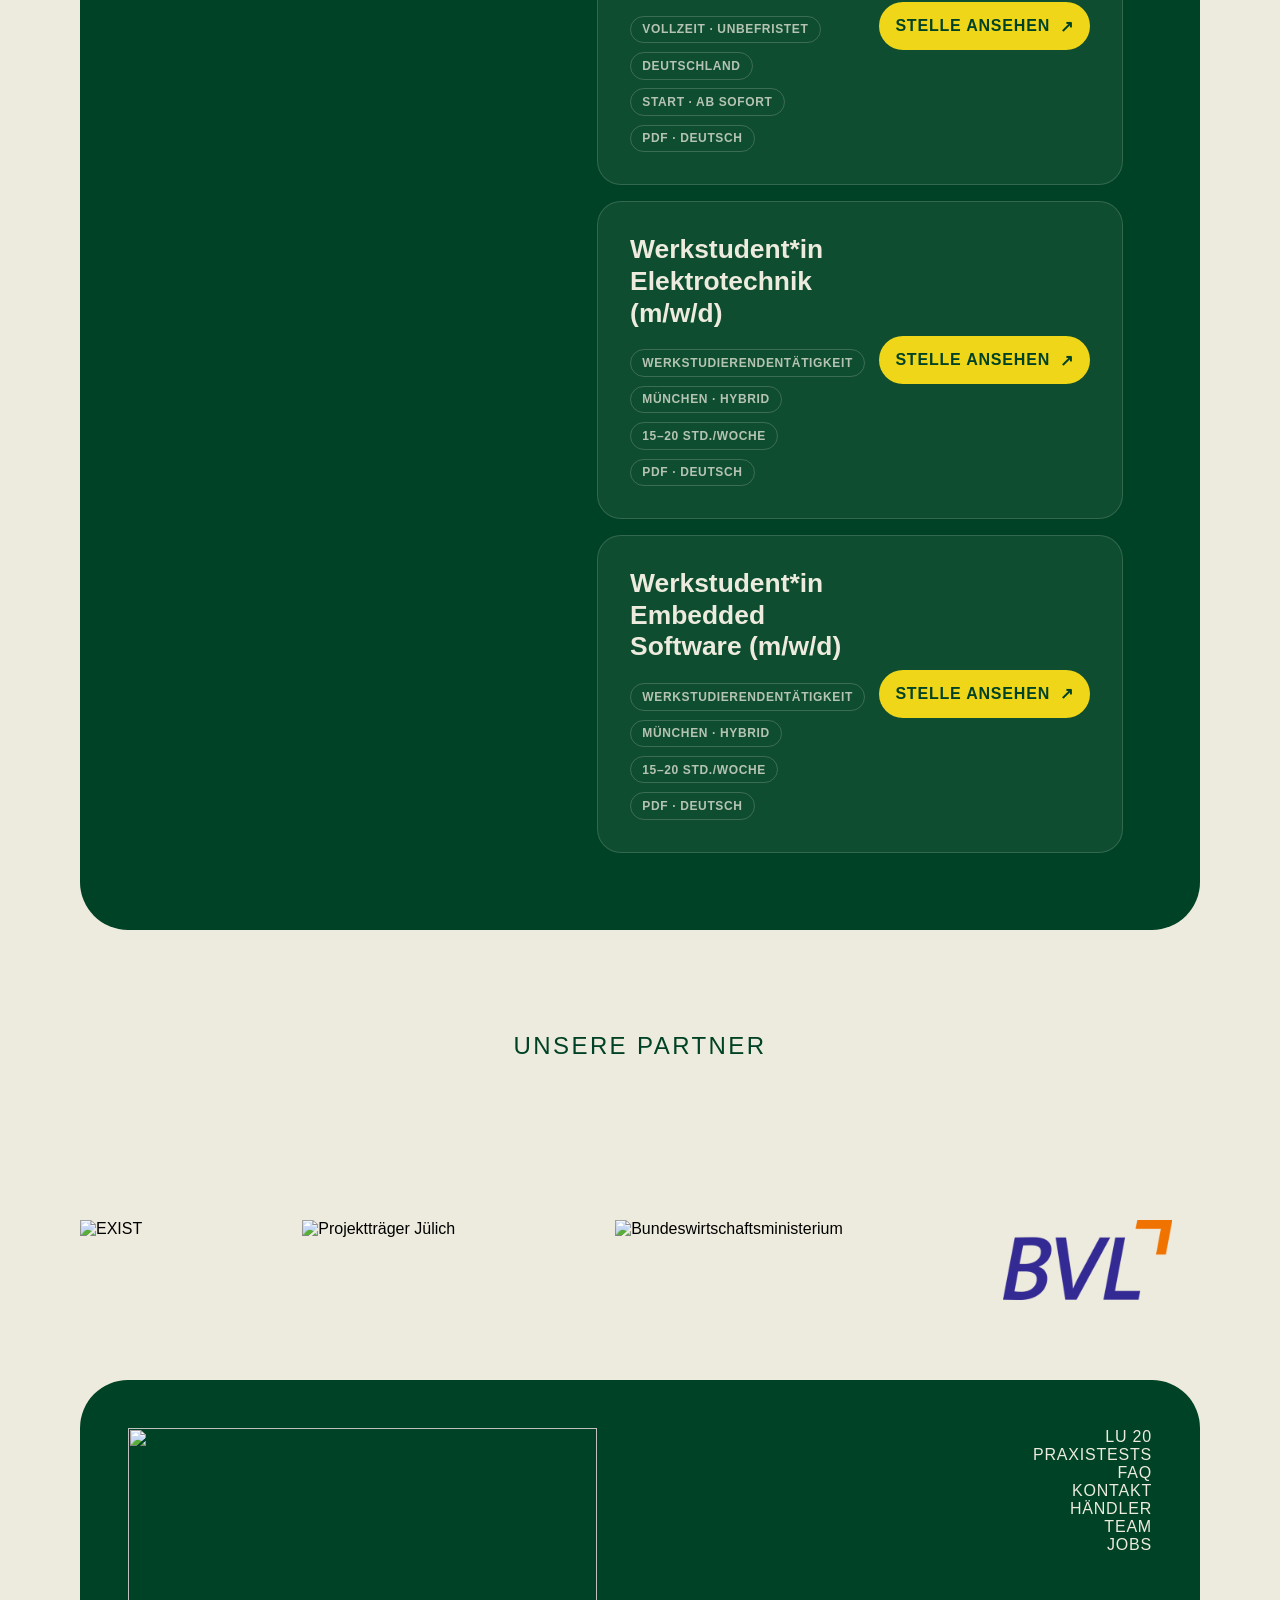
==== commit 219b09ba: "Added new reseller" ====
--- a/index.html
+++ b/index.html
@@ -3,8 +3,8 @@
 <head>
     <meta charset="UTF-8">
     <meta name="viewport" content="width=device-width, initial-scale=1.0, minimum-scale=1.0, user-scalable=yes"/>
-    <title>LU 20 - Aktives Exoskelett für die Logistik | EASE</title>
-    <meta name="description" content="LU 20 unterstützt Rücken und Arme aktiv bei körperlich fordernden Logistikaufgaben. Arbeitsplatz prüfen, Demo anfragen und Auslieferung 2026 planen.">
+    <title>LU&nbsp;20 - Aktives Exoskelett für die Logistik | EASE</title>
+    <meta name="description" content="LU&nbsp;20 unterstützt Rücken und Arme aktiv bei körperlich fordernden Logistikaufgaben. Arbeitsplatz prüfen, Demo anfragen und Auslieferung 2026 planen.">
     <link rel="canonical" href="https://ease-systems.de/">
     <link rel="alternate" hreflang="de" href="https://ease-systems.de/">
     <link rel="alternate" hreflang="en" href="https://ease-systems.de/english.html">
@@ -12,18 +12,18 @@
     <meta property="og:type" content="website">
     <meta property="og:locale" content="de_DE">
     <meta property="og:locale:alternate" content="en_GB">
-    <meta property="og:title" content="LU 20 – Aktives Exoskelett für die Logistik">
+    <meta property="og:title" content="LU&nbsp;20 – Aktives Exoskelett für die Logistik">
     <meta property="og:description" content="Aktive Unterstützung für Rücken und Arme bei körperlich fordernden Logistikaufgaben.">
     <meta property="og:url" content="https://ease-systems.de/">
     <meta property="og:image" content="https://ease-systems.de/img/og-lu20-logistics.jpg">
     <meta property="og:image:width" content="1200">
     <meta property="og:image:height" content="630">
-    <meta property="og:image:alt" content="LU 20 im industriellen Feldtest">
+    <meta property="og:image:alt" content="LU&nbsp;20 im industriellen Feldtest">
     <meta name="twitter:card" content="summary_large_image">
-    <meta name="twitter:title" content="LU 20 – Aktives Exoskelett für die Logistik">
+    <meta name="twitter:title" content="LU&nbsp;20 – Aktives Exoskelett für die Logistik">
     <meta name="twitter:description" content="Aktive Unterstützung für Rücken und Arme bei körperlich fordernden Logistikaufgaben.">
     <meta name="twitter:image" content="https://ease-systems.de/img/og-lu20-logistics.jpg">
-    <meta name="twitter:image:alt" content="LU 20 im industriellen Feldtest">
+    <meta name="twitter:image:alt" content="LU&nbsp;20 im industriellen Feldtest">
     
     <link rel="stylesheet" href="style.css">
     <script src="script.js" defer></script>
@@ -66,7 +66,7 @@
             </div>
         </div>
         <div id="nav-elements">
-            <a class="nav-link" onclick="menuToggle()" href="index.html#lu20-section">LU 20</a>
+            <a class="nav-link" onclick="menuToggle()" href="index.html#lu20-section">LU&nbsp;20</a>
             <a class="nav-link" onclick="menuToggle()" href="index.html#field-test">Praxistests</a>
             <a class="nav-link" onclick="menuToggle()" href="index.html#faq-section">FAQ</a>
             <a class="nav-link" onclick="menuToggle()" href="index.html#contact-section">Kontakt</a>
@@ -83,11 +83,11 @@
     
     <main id="main-content">
     <div id="hero-section">
-        <img class="hero-product-image" src="./img/Rendering_hinten-1800.webp" srcset="./img/Rendering_hinten-900.webp 900w, ./img/Rendering_hinten-1800.webp 1800w" sizes="(max-width: 860px) 100vw, 50vw" width="1800" height="1391" fetchpriority="high" decoding="async" alt="LU 20 Exoskelett in der Rückansicht">
+        <img class="hero-product-image" src="./img/Rendering_hinten-1800.webp" srcset="./img/Rendering_hinten-900.webp 900w, ./img/Rendering_hinten-1800.webp 1800w" sizes="(max-width: 860px) 100vw, 50vw" width="1800" height="1391" fetchpriority="high" decoding="async" alt="LU&nbsp;20 Exoskelett in der Rückansicht">
         <div id="hero-headlines">
-            <p class="hero-eyebrow">LU 20 · Aktives Exoskelett für die Logistik</p>
+            <p class="hero-eyebrow">LU&nbsp;20 · Aktives Exoskelett für die Logistik</p>
             <h1>Entlastung für Rücken und Arme.</h1>
-            <p class="hero-intro">LU 20 unterstützt körperlich fordernde Logistikaufgaben aktiv und lässt die Bewegungsfreiheit, die im Arbeitsalltag zählt.</p>
+            <p class="hero-intro">LU&nbsp;20 unterstützt körperlich fordernde Logistikaufgaben aktiv und lässt die Bewegungsfreiheit, die im Arbeitsalltag zählt.</p>
             <div id="hero-actions">
                 <a id="book-now-btn" class="big-central-btn" href="#contact-section">Demo buchen</a>
                 <a class="hero-secondary-btn" href="selbsttest.html">Arbeitsplatz prüfen</a>
@@ -109,13 +109,13 @@
                 </div>
                 <a class="proof-stat proof-cta" href="#contact-section">
                     <strong>Verfügbarkeit anfragen</strong>
-                    <span>LU 20 planen · Auslieferung 2026</span>
+                    <span>LU&nbsp;20 planen · Auslieferung 2026</span>
                 </a>
             </div>
 
             <div class="proof-study-intro">
                 <h2 id="proof-heading">Erprobt im realen Arbeitsalltag.</h2>
-                <p>Direktes Feedback aus Produktion und Logistik zeigt, wie sich das LU 20 in unterschiedlichen Einsatzumgebungen bewährt.</p>
+                <p>Direktes Feedback aus Produktion und Logistik zeigt, wie sich das LU&nbsp;20 in unterschiedlichen Einsatzumgebungen bewährt.</p>
             </div>
 
             <div class="proof-study-grid">
@@ -157,9 +157,9 @@
 
     <section id="lu20-section" class="content-section">
         <div class="section-intro">
-            <p class="section-kicker">LU 20 Vorteile</p>
+            <p class="section-kicker">LU&nbsp;20 Vorteile</p>
             <h2>Aktive Unterstützung. Beweglich im Arbeitsalltag.</h2>
-            <p>LU 20 ist für körperlich fordernde Tätigkeiten in der Logistik entwickelt. Das System unterstützt Rücken und Arme; vergleichbare Abläufe in der Produktion können ebenfalls bewertet werden.</p>
+            <p>LU&nbsp;20 ist für körperlich fordernde Tätigkeiten in der Logistik entwickelt. Das System unterstützt Rücken und Arme; vergleichbare Abläufe in der Produktion können ebenfalls bewertet werden.</p>
         </div>
         <div class="benefit-grid">
             <article class="benefit-card">
@@ -179,19 +179,19 @@
             </article>
         </div>
         <figure class="product-video">
-            <video muted loop playsinline preload="none" controls poster="./img/Produktvideo-poster.webp" aria-label="Produktansicht des LU 20 Exoskeletts">
+            <video muted loop playsinline preload="none" controls poster="./img/Produktvideo-poster.webp" aria-label="Produktansicht des LU&nbsp;20 Exoskeletts">
                 <source src="img/Produktvideo-optimized.webm" type="video/webm">
                 <source src="img/Produktvideo-optimized.mp4" type="video/mp4">
                 Ihr Browser unterstützt dieses Video nicht.
             </video>
-            <figcaption>Kurze Produktansicht des LU 20 mit aktiver Rücken- und Armunterstützung.</figcaption>
+            <figcaption>Kurze Produktansicht des LU&nbsp;20 mit aktiver Rücken- und Armunterstützung.</figcaption>
         </figure>
 
         <div id="product-details" class="product-details-section">
         <div class="section-intro">
-            <h2>LU 20 auf einen Blick.</h2>
-        </div>
-        <img class="product-detail-image" src="./img/Rendering_hinten-900.webp" srcset="./img/Rendering_hinten-900.webp 900w, ./img/Rendering_hinten-1800.webp 1800w" sizes="(max-width: 860px) 80vw, 460px" width="900" height="695" loading="lazy" decoding="async" alt="LU 20 Exoskelett in der Rückansicht">
+            <h2>LU&nbsp;20 auf einen Blick.</h2>
+        </div>
+        <img class="product-detail-image" src="./img/Rendering_hinten-900.webp" srcset="./img/Rendering_hinten-900.webp 900w, ./img/Rendering_hinten-1800.webp 1800w" sizes="(max-width: 860px) 80vw, 460px" width="900" height="695" loading="lazy" decoding="async" alt="LU&nbsp;20 Exoskelett in der Rückansicht">
         <dl class="product-facts-grid">
             <div>
                 <dt>Unterstützung</dt>
@@ -211,7 +211,7 @@
             </div>
         </dl>
         <div class="product-note">
-            <p>Ob LU 20 zu Ihrer Logistikaufgabe, Ihrem Arbeitsplatz und Ihrem Team passt, klären wir gemeinsam in einer Demo und Arbeitsplatzbewertung.</p>
+            <p>Ob LU&nbsp;20 zu Ihrer Logistikaufgabe, Ihrem Arbeitsplatz und Ihrem Team passt, klären wir gemeinsam in einer Demo und Arbeitsplatzbewertung.</p>
             <div class="product-note-actions">
                 <a class="big-central-btn product-selftest-btn" href="selbsttest.html">Selbsttest starten</a>
                 <a class="text-link" href="#contact-section">Demo anfragen <span aria-hidden="true">→</span></a>
@@ -224,7 +224,7 @@
         <div class="section-intro case-studies-intro">
             <p class="section-kicker">Praxistests</p>
             <h2 id="field-test-heading">Erprobt, wo Entlastung zählt.</h2>
-            <p>Drei Partner, drei reale Arbeitsumgebungen: Das LU 20 wird gemeinsam mit den Menschen weiterentwickelt, die täglich heben, tragen und bewegen.</p>
+            <p>Drei Partner, drei reale Arbeitsumgebungen: Das LU&nbsp;20 wird gemeinsam mit den Menschen weiterentwickelt, die täglich heben, tragen und bewegen.</p>
         </div>
         <div class="case-studies-list">
             <article id="case-rohde-schwarz" class="case-study">
@@ -292,7 +292,7 @@
                     </div>
                     <p class="section-kicker">Möbellogistik</p>
                     <h3>Entlastung beim Heben und Tragen erprobt.</h3>
-                    <p>Bei Spitzhüttl wird das LU 20 im realen Lagerbetrieb getestet – dort, wo täglich Möbel gehoben, getragen und bewegt werden. Das erste Feedback der Mitarbeitenden fiel sehr positiv aus. Ein Team der ARD begleitete den Praxiseinsatz für das Wirtschaftsmagazin Plusminus.</p>
+                    <p>Bei Spitzhüttl wird das LU&nbsp;20 im realen Lagerbetrieb getestet – dort, wo täglich Möbel gehoben, getragen und bewegt werden. Das erste Feedback der Mitarbeitenden fiel sehr positiv aus. Ein Team der ARD begleitete den Praxiseinsatz für das Wirtschaftsmagazin Plusminus.</p>
                     <dl class="case-facts">
                         <div>
                             <dt>Einsatz</dt>
@@ -315,7 +315,7 @@
             <div class="faq-overview">
                 <p class="section-kicker">Häufige Fragen</p>
                 <h2 id="faq-heading">Antworten für Planung, Einführung und Betrieb.</h2>
-                <p class="faq-lead">Von Unterstützungsleistung und Einsatzgrenzen bis zu Akku, Wartung und Service: Hier finden Sie die wichtigsten Informationen zum LU 20 auf einen Blick.</p>
+                <p class="faq-lead">Von Unterstützungsleistung und Einsatzgrenzen bis zu Akku, Wartung und Service: Hier finden Sie die wichtigsten Informationen zum LU&nbsp;20 auf einen Blick.</p>
                 <div class="faq-category-nav" role="navigation" aria-label="FAQ-Themen">
                     <a href="#faq-produkt"><span>01</span>Produkt &amp; Leistung</a>
                     <a href="#faq-einsatz"><span>02</span>Einsatz &amp; Sicherheit</a>
@@ -338,7 +338,7 @@
                         <details>
                             <summary>Was bedeutet eine Kompensation von 20 kg?</summary>
                             <div class="faq-answer">
-                                <p>Das LU 20 bietet eine Gesamtentlastung von bis zu 20 kg beziehungsweise bis zu 10 kg pro Arm. Das bedeutet, dass die auf Arme, Schultern und Rücken wirkende Belastung durch eine entsprechende Unterstützungskraft reduziert wird. Das tatsächliche Gewicht des Gegenstands verändert sich dadurch nicht.</p>
+                                <p>Das LU&nbsp;20 bietet eine Gesamtentlastung von bis zu 20 kg beziehungsweise bis zu 10 kg pro Arm. Das bedeutet, dass die auf Arme, Schultern und Rücken wirkende Belastung durch eine entsprechende Unterstützungskraft reduziert wird. Das tatsächliche Gewicht des Gegenstands verändert sich dadurch nicht.</p>
                                 <p>Auch schwerere Gegenstände können unterstützt gehandhabt werden. Voraussetzung ist jedoch, dass die Person die Last auch ohne Exoskelett sicher handhaben darf und kann. Betriebliche Vorgaben, Gefährdungsbeurteilungen und gesetzliche Belastungsgrenzen bleiben gültig.</p>
                             </div>
                         </details>
@@ -355,7 +355,7 @@
                             </div>
                         </details>
                         <details>
-                            <summary>Wie schnell lässt sich das LU 20 anlegen?</summary>
+                            <summary>Wie schnell lässt sich das LU&nbsp;20 anlegen?</summary>
                             <div class="faq-answer">
                                 <p>Nach erfolgter Einweisung und individueller Einstellung lässt sich das System typischerweise in weniger als einer Minute anlegen. Vor jeder Nutzung muss die Passform kontrolliert und an die jeweilige Person angepasst werden.</p>
                             </div>
@@ -363,7 +363,7 @@
                         <details>
                             <summary>Wie viel wiegt das System?</summary>
                             <div class="faq-answer">
-                                <p>Das LU 20 wiegt ca. fünf Kilogramm. Die Last wird über die körpernahen Strukturen auf Unterarme, Schultern, Rücken und Hüfte verteilt. Durch das Rucksacksystem, das gemeinsam mit Deuter entwickelt wurde, spürt man das Gewicht nahezu nicht.</p>
+                                <p>Das LU&nbsp;20 wiegt ca. fünf Kilogramm. Die Last wird über die körpernahen Strukturen auf Unterarme, Schultern, Rücken und Hüfte verteilt. Durch das Rucksacksystem, das gemeinsam mit Deuter entwickelt wurde, spürt man das Gewicht nahezu nicht.</p>
                             </div>
                         </details>
                     </div>
@@ -379,9 +379,9 @@
                     </div>
                     <div class="faq-list">
                         <details>
-                            <summary>Für welche Tätigkeiten eignet sich das LU 20?</summary>
-                            <div class="faq-answer">
-                                <p>Das LU 20 ist insbesondere für wiederholtes und dynamisches Heben, Tragen, Absetzen und Positionieren von Lasten zwischen Boden- und Schulterhöhe vorgesehen. Typische Anwendungsbereiche sind:</p>
+                            <summary>Für welche Tätigkeiten eignet sich das LU&nbsp;20?</summary>
+                            <div class="faq-answer">
+                                <p>Das LU&nbsp;20 ist insbesondere für wiederholtes und dynamisches Heben, Tragen, Absetzen und Positionieren von Lasten zwischen Boden- und Schulterhöhe vorgesehen. Typische Anwendungsbereiche sind:</p>
                                 <ul>
                                     <li>Produktion und Logistik</li>
                                     <li>Kommissionierung und Paketumschlag</li>
@@ -396,7 +396,7 @@
                         <details>
                             <summary>Wo darf das System eingesetzt werden?</summary>
                             <div class="faq-answer">
-                                <p>Das LU 20 ist für trockene Innenräume in gewerblichen und industriellen Arbeitsumgebungen ausgelegt. Der vorgesehene Temperaturbereich reicht von −10 °C bis +40 °C.</p>
+                                <p>Das LU&nbsp;20 ist für trockene Innenräume in gewerblichen und industriellen Arbeitsumgebungen ausgelegt. Der vorgesehene Temperaturbereich reicht von −10 °C bis +40 °C.</p>
                                 <p>Das System besitzt keinen besonderen Schutz gegen Wasser oder Staub. Der Einsatz im Freien sowie in explosionsgefährdeten oder anderweitig besonders gefährlichen Bereichen ist ohne gesonderte Bewertung und Freigabe nicht vorgesehen.</p>
                             </div>
                         </details>
@@ -417,7 +417,7 @@
                         <details>
                             <summary>Ersetzt das Exoskelett betriebliche Arbeitsschutzmaßnahmen?</summary>
                             <div class="faq-answer">
-                                <p>Nein. Das LU 20 unterstützt den Körper, ersetzt aber weder eine Gefährdungsbeurteilung noch eine ergonomische Arbeitsplatzgestaltung, Betriebsanweisungen oder gesetzlich vorgeschriebene Unterweisungen. Es darf nur an Arbeitsplätzen eingesetzt werden, an denen die Tätigkeit auch ohne Exoskelett zulässig und sicher ausführbar ist.</p>
+                                <p>Nein. Das LU&nbsp;20 unterstützt den Körper, ersetzt aber weder eine Gefährdungsbeurteilung noch eine ergonomische Arbeitsplatzgestaltung, Betriebsanweisungen oder gesetzlich vorgeschriebene Unterweisungen. Es darf nur an Arbeitsplätzen eingesetzt werden, an denen die Tätigkeit auch ohne Exoskelett zulässig und sicher ausführbar ist.</p>
                             </div>
                         </details>
                     </div>
@@ -447,7 +447,7 @@
                         <details>
                             <summary>Sind Akku und Ladegerät im Lieferumfang enthalten?</summary>
                             <div class="faq-answer">
-                                <p>Akku und Ladegerät sind grundsätzlich separat zu beschaffen, sofern nichts anderes vereinbart wurde. Das LU 20 verwendet freigegebene Akkus der Makita-XGT-40V-max-Reihe sowie ein dazu passendes Ladegerät.</p>
+                                <p>Akku und Ladegerät sind grundsätzlich separat zu beschaffen, sofern nichts anderes vereinbart wurde. Das LU&nbsp;20 verwendet freigegebene Akkus der Makita-XGT-40V-max-Reihe sowie ein dazu passendes Ladegerät.</p>
                             </div>
                         </details>
                         <details>
@@ -458,7 +458,7 @@
                             </div>
                         </details>
                         <details>
-                            <summary>Wie häufig muss das LU 20 gewartet werden?</summary>
+                            <summary>Wie häufig muss das LU&nbsp;20 gewartet werden?</summary>
                             <div class="faq-answer">
                                 <p>Die reguläre Wartung ist abhängig von der Einsatzintensität des Exoskeletts. Sie werden durch das Exoskelett auf die nötigen Wartungen hingewiesen. Dabei werden die mechanischen und elektronischen Komponenten, sicherheitsrelevante Funktionen, Verbindungselemente und Verschleißteile geprüft. Erforderliche Wartungsarbeiten und freigegebene sicherheitsrelevante Updates werden durchgeführt und in einem Wartungsprotokoll dokumentiert.</p>
                                 <p>Das Gerät darf nur durch EASE oder einen freigegebenen Service-Dienstleister geöffnet, repariert oder technisch verändert werden.</p>
@@ -531,7 +531,7 @@
         <div class="conversion-layout demo-funnel">
             <div class="demo-funnel-aside">
                 <p class="section-kicker">Demo anfragen</p>
-                <h2>LU 20 für Ihre Logistik testen.</h2>
+                <h2>LU&nbsp;20 für Ihre Logistik testen.</h2>
                 <p>Ein paar Angaben helfen uns, die Demo auf Ihren Arbeitsplatz und Ihr Team vorzubereiten.</p>
                 <ol class="demo-steps">
                     <li>
@@ -540,7 +540,7 @@
                     </li>
                     <li>
                         <span>2</span>
-                        <div><strong>Arbeitsplatztest</strong><p>Ihr Team erlebt LU 20 im relevanten Logistikprozess.</p></div>
+                        <div><strong>Arbeitsplatztest</strong><p>Ihr Team erlebt LU&nbsp;20 im relevanten Logistikprozess.</p></div>
                     </li>
                     <li>
                         <span>3</span>
@@ -616,7 +616,7 @@
                 </form>
                 <div class="demo-success" hidden>
                     <p class="section-kicker">Anfrage gesendet</p>
-                    <h3>Vielen Dank für Ihr Interesse an LU 20.</h3>
+                    <h3>Vielen Dank für Ihr Interesse an LU&nbsp;20.</h3>
                     <p>Wir melden uns, um Aufgabe, Arbeitsplatztest und den passenden nächsten Schritt abzustimmen.</p>
                 </div>
             </div>
@@ -631,6 +631,23 @@
         </div>
 
         <div class="reseller-list" aria-label="Zertifizierte Vertriebspartner">
+            <article class="reseller-card">
+                <div class="reseller-brand reseller-brand--light">
+                    <img src="./img/prohandling-logo.webp" width="350" height="58" loading="lazy" decoding="async" alt="ProHandling – Production Improvement">
+                </div>
+                <div class="reseller-copy">
+                    <p class="reseller-badge">Zertifizierter Vertriebspartner</p>
+                    <h3>ProHandling</h3>
+                    <p>ProHandling bietet Beratung, Produkttests und Vertrieb für das EASE LU&nbsp;20 bei ergonomischen Trageaufgaben in Deutschland.</p>
+                    <ul class="reseller-meta" aria-label="Leistungen und Region">
+                        <li>Deutschland</li>
+                        <li>Beratung</li>
+                        <li>Test &amp; Vertrieb</li>
+                    </ul>
+                    <a class="reseller-link" href="https://prohandling.de/exoskelett/exoskelett-tragehilfe/" target="_blank" rel="noopener" aria-label="Partnerseite von ProHandling in einem neuen Tab öffnen">Partnerseite besuchen <span aria-hidden="true">↗</span></a>
+                </div>
+            </article>
+
             <article class="reseller-card">
                 <div class="reseller-brand">
                     <img src="./img/exoskelette-gmbh-logo.png" width="1056" height="604" loading="lazy" decoding="async" alt="exoskelette.gmbh – eine Marke der N-IPPIN GmbH">
@@ -942,7 +959,7 @@
         </div>        
         <div>
             <div id="footer-links">
-                <a href="#lu20-section">LU 20</a>
+                <a href="#lu20-section">LU&nbsp;20</a>
                 <a href="#field-test">Praxistests</a>
                 <a href="#faq-section">FAQ</a>
                 <a href="#contact-section">Kontakt</a>
--- a/style.css
+++ b/style.css
@@ -1966,6 +1966,10 @@
     background: var(--main);
 }
 
+.reseller-brand--light {
+    background: #fff;
+}
+
 .reseller-brand img {
     display: block;
     width: min(100%, 30rem);
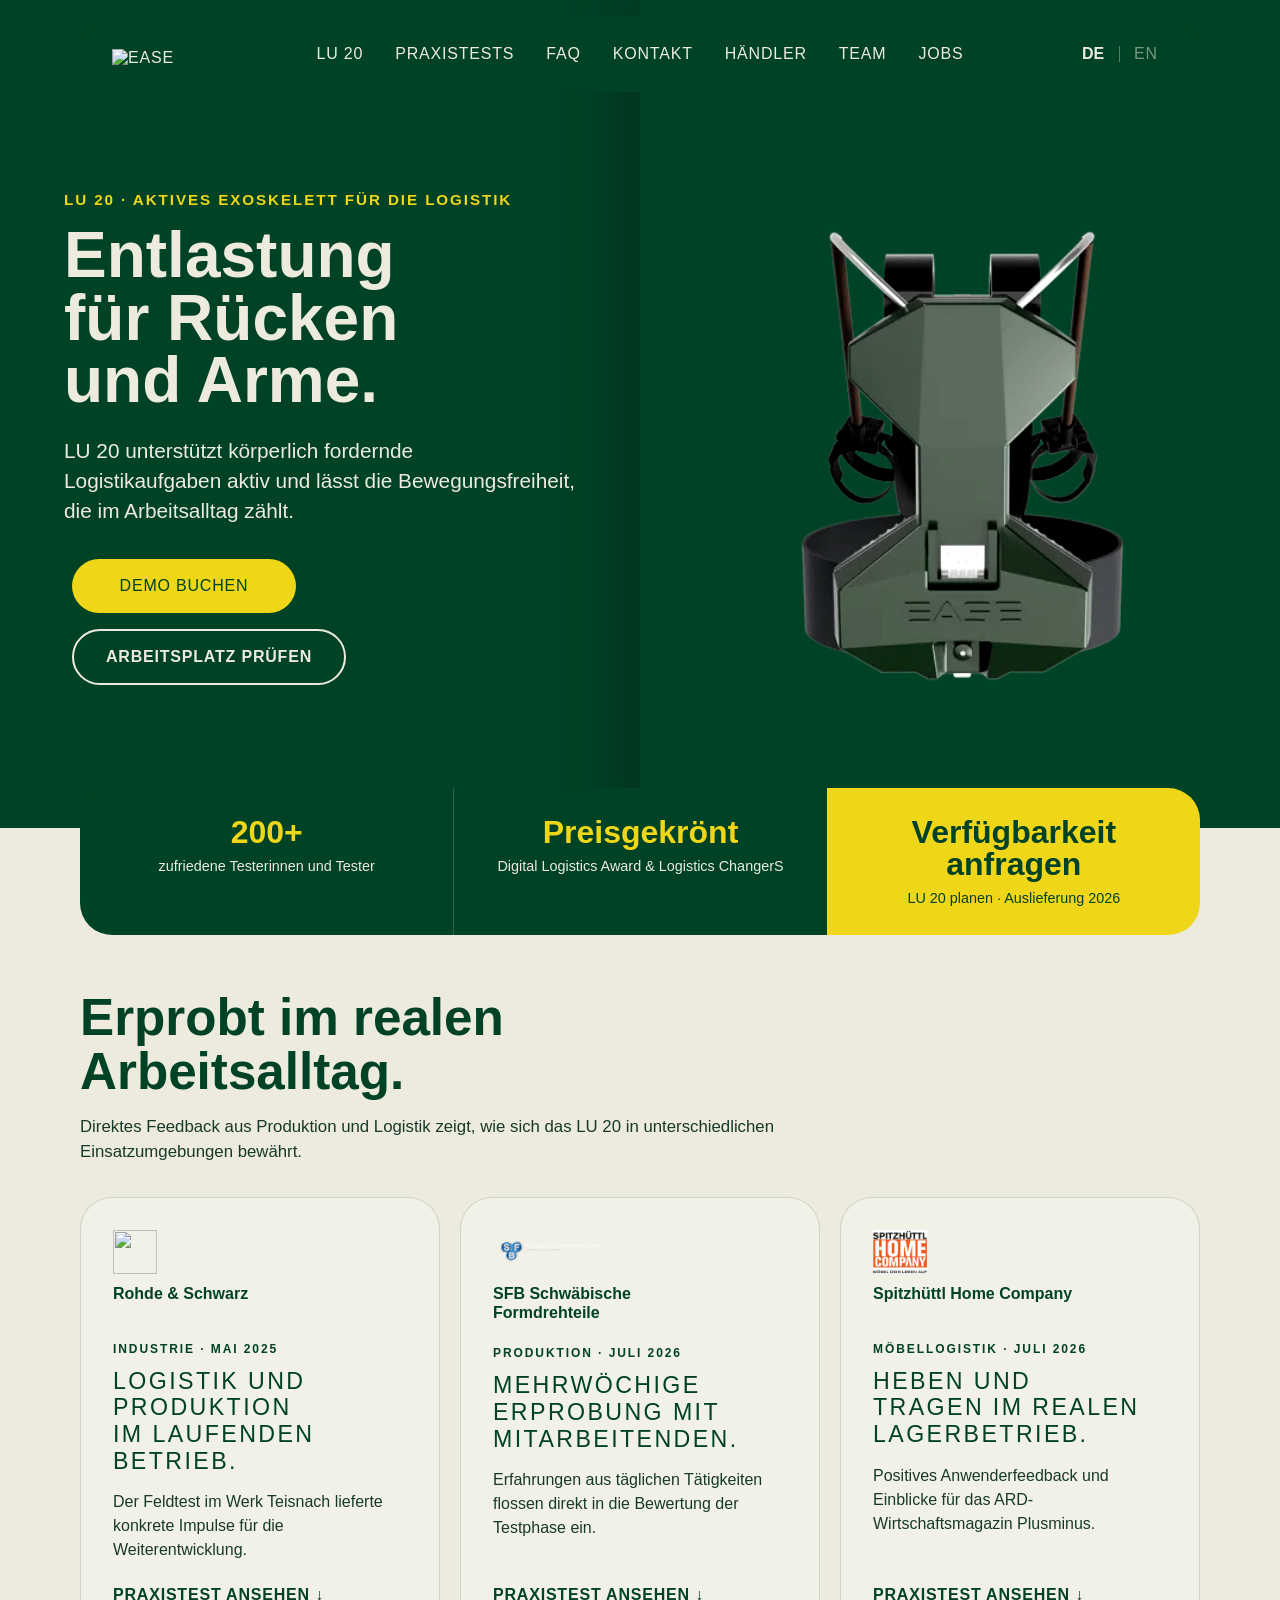
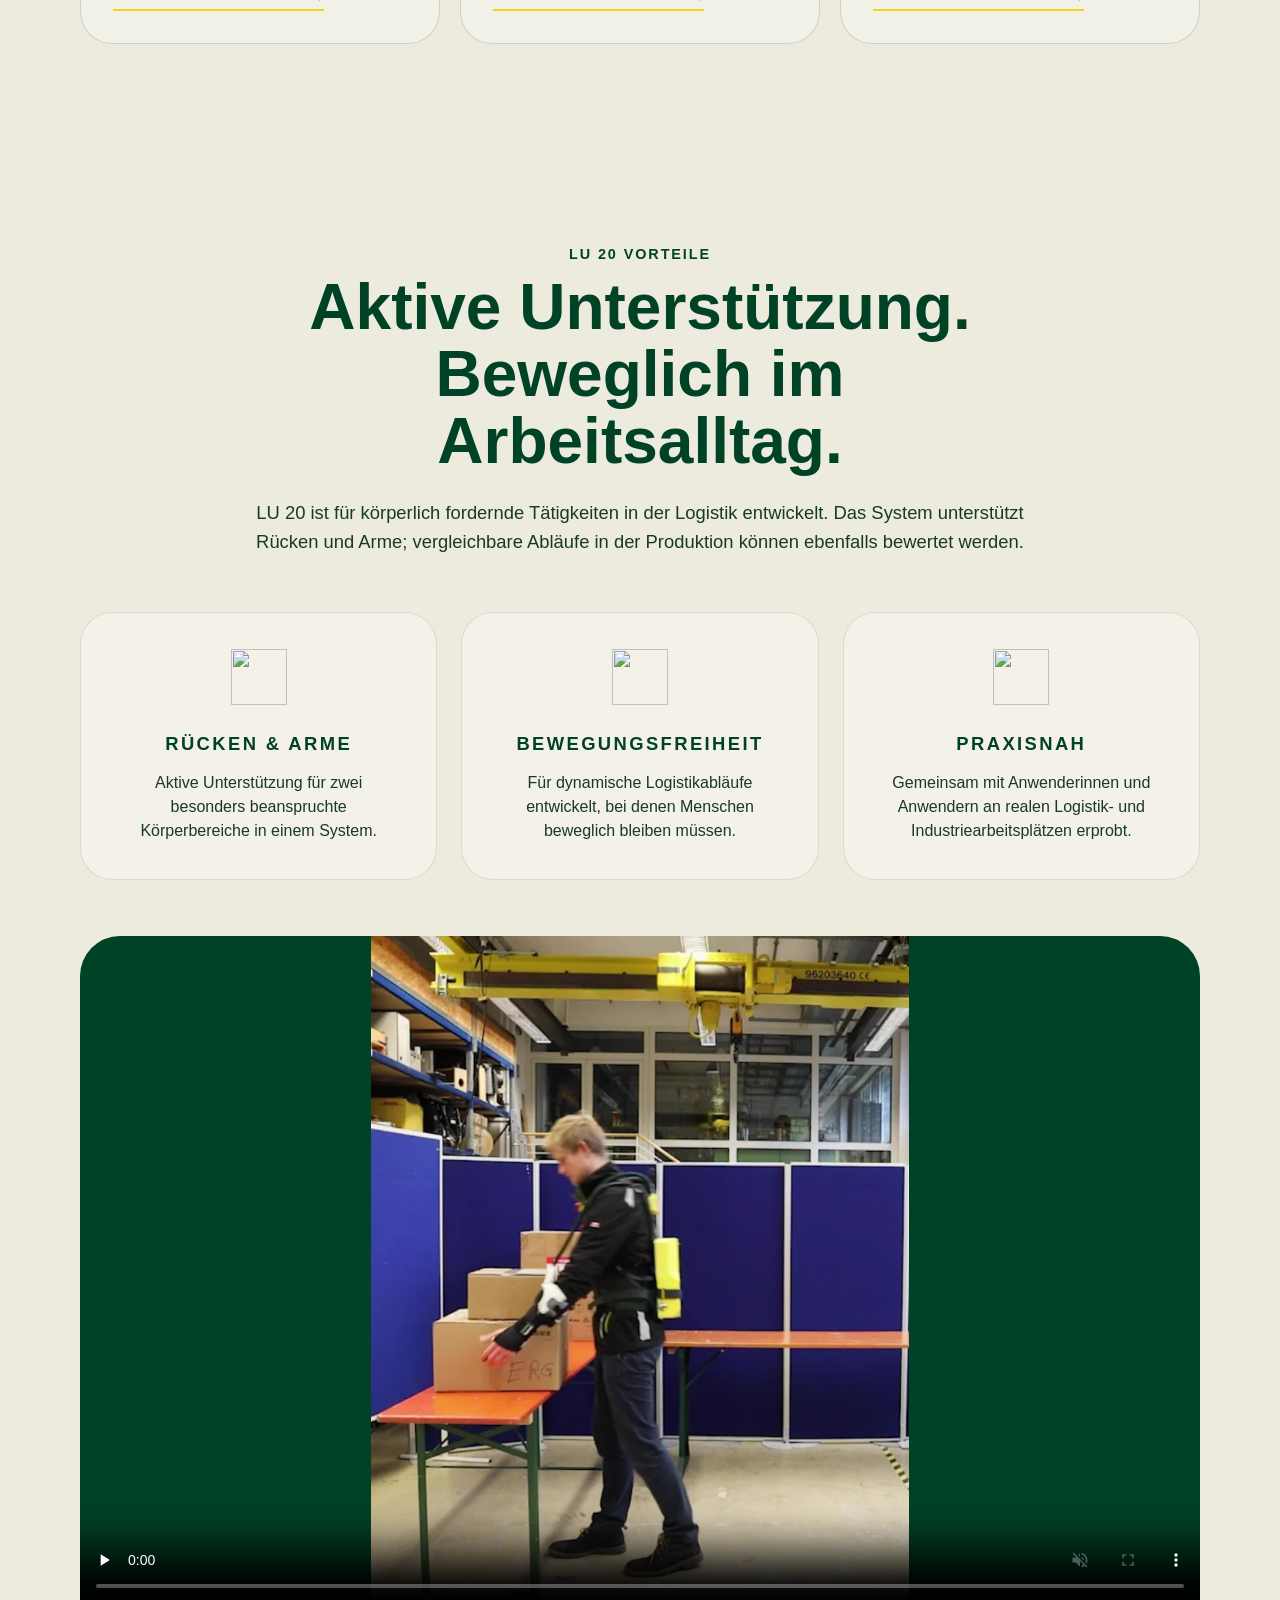
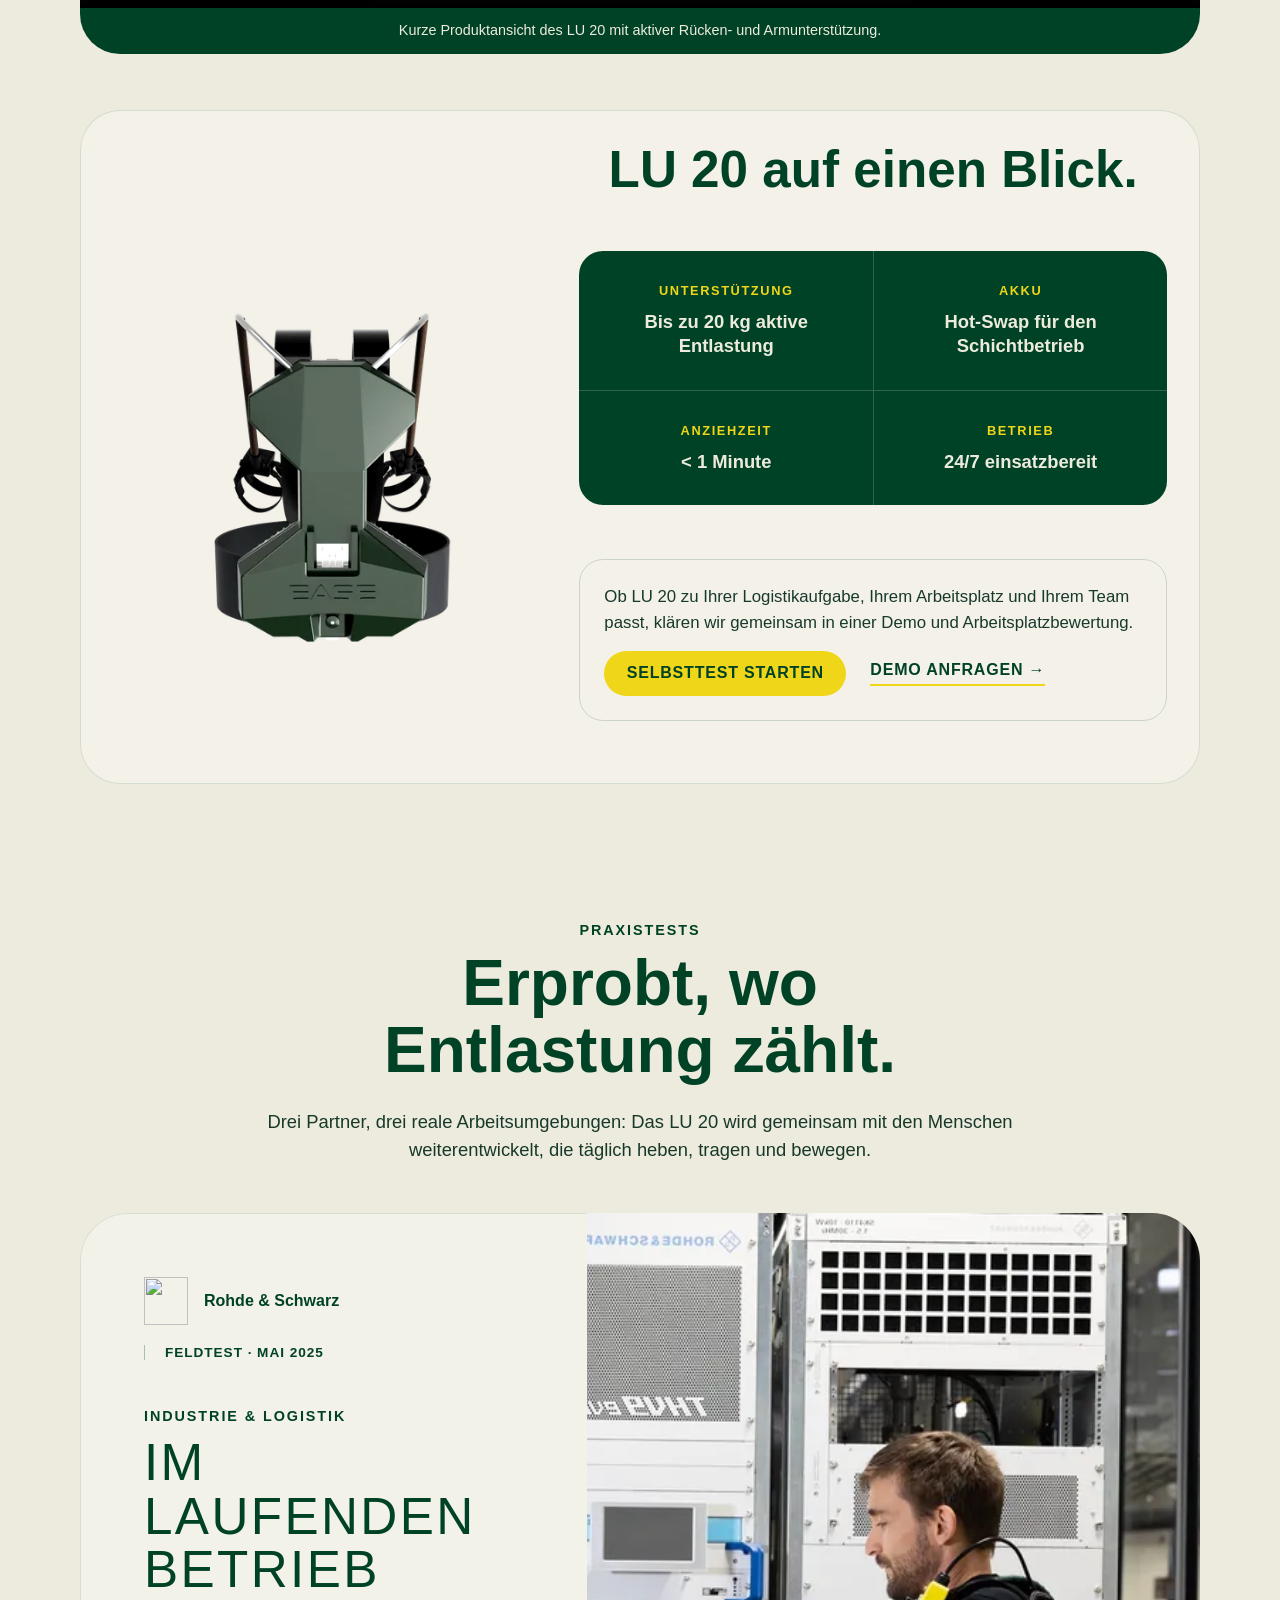
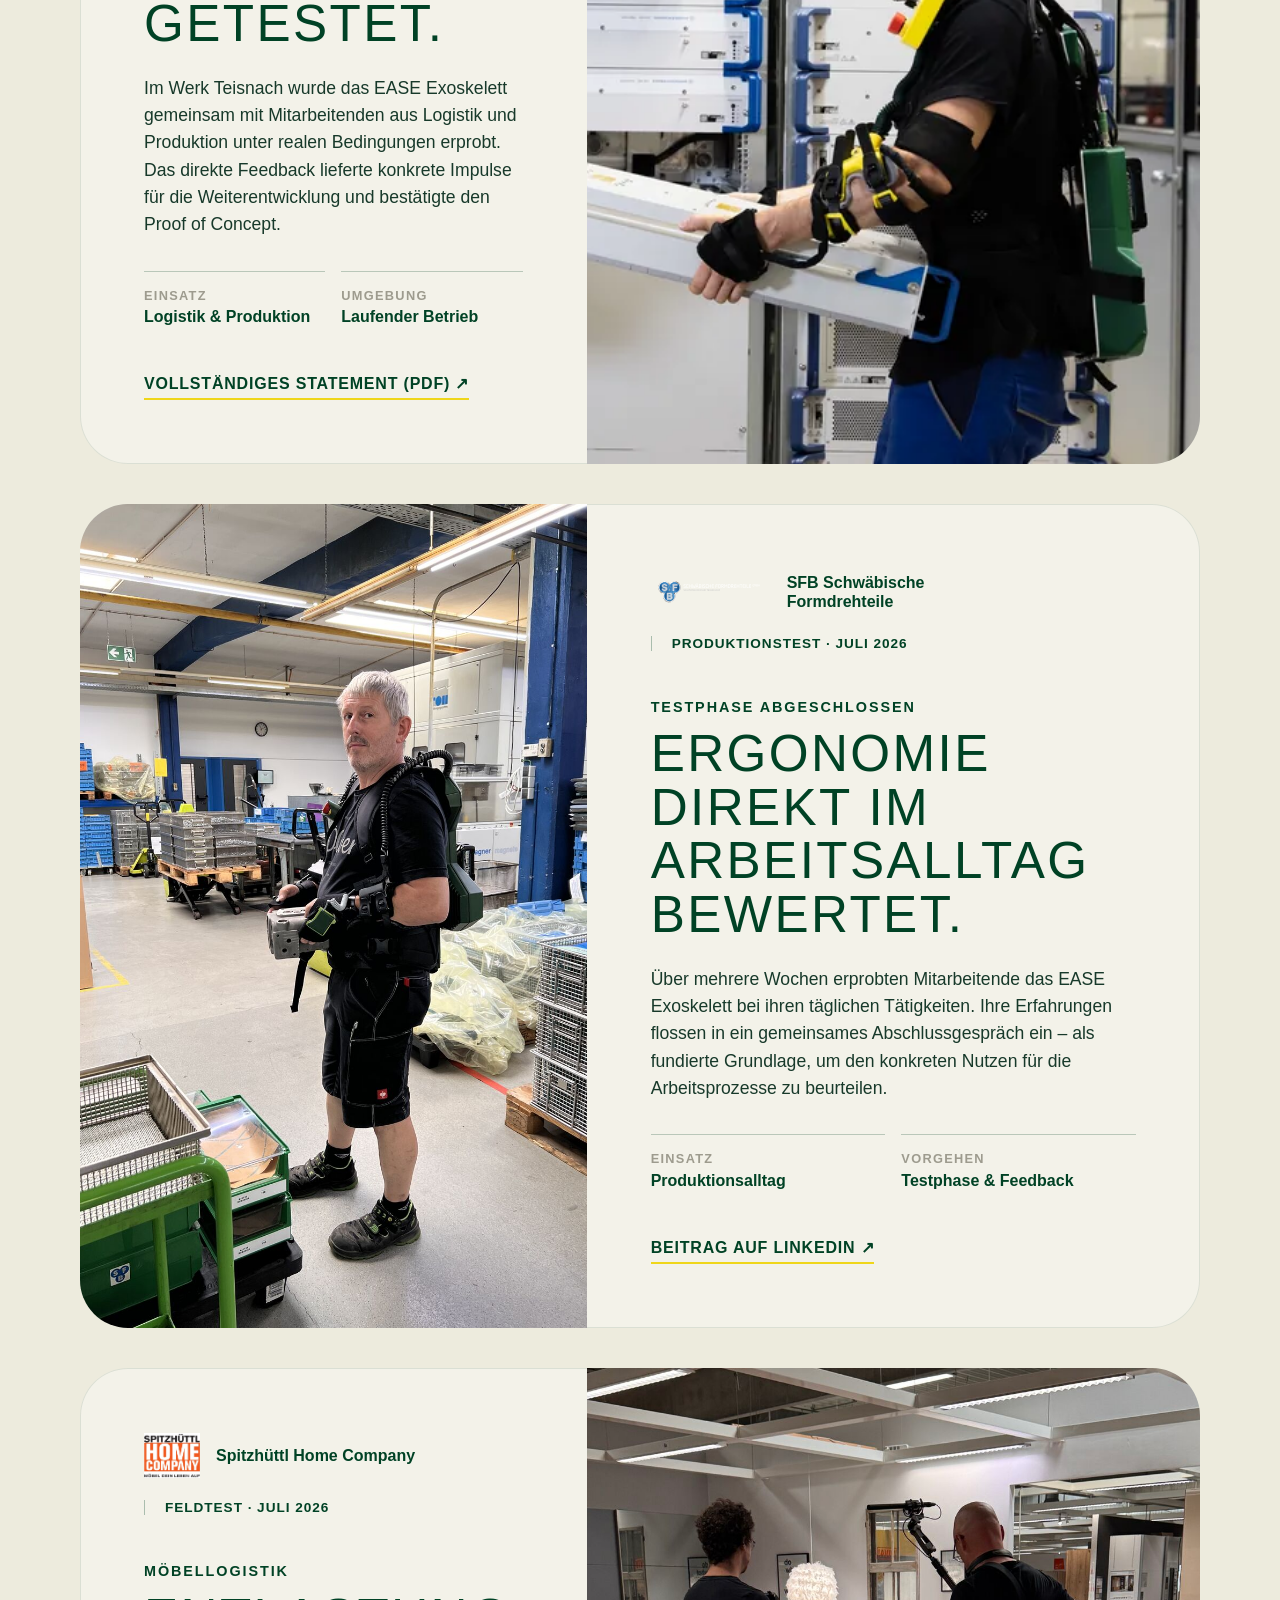
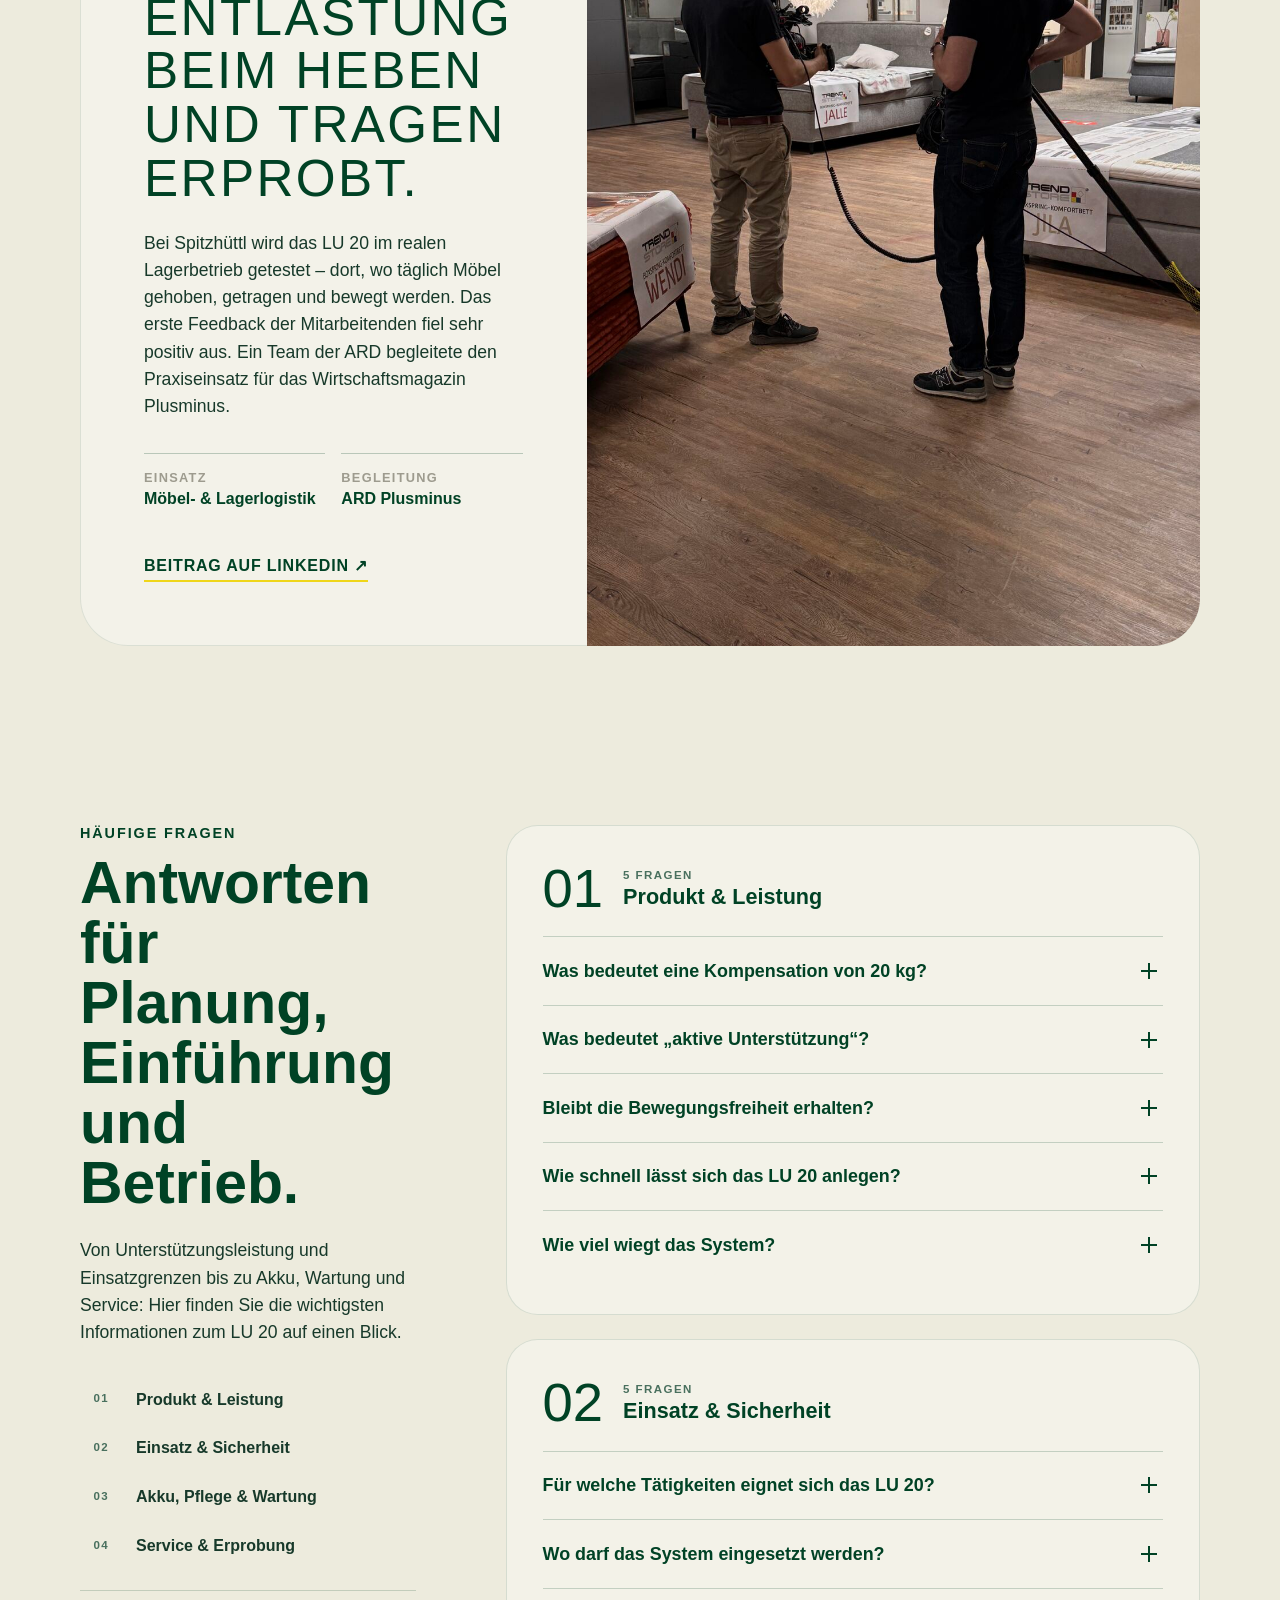
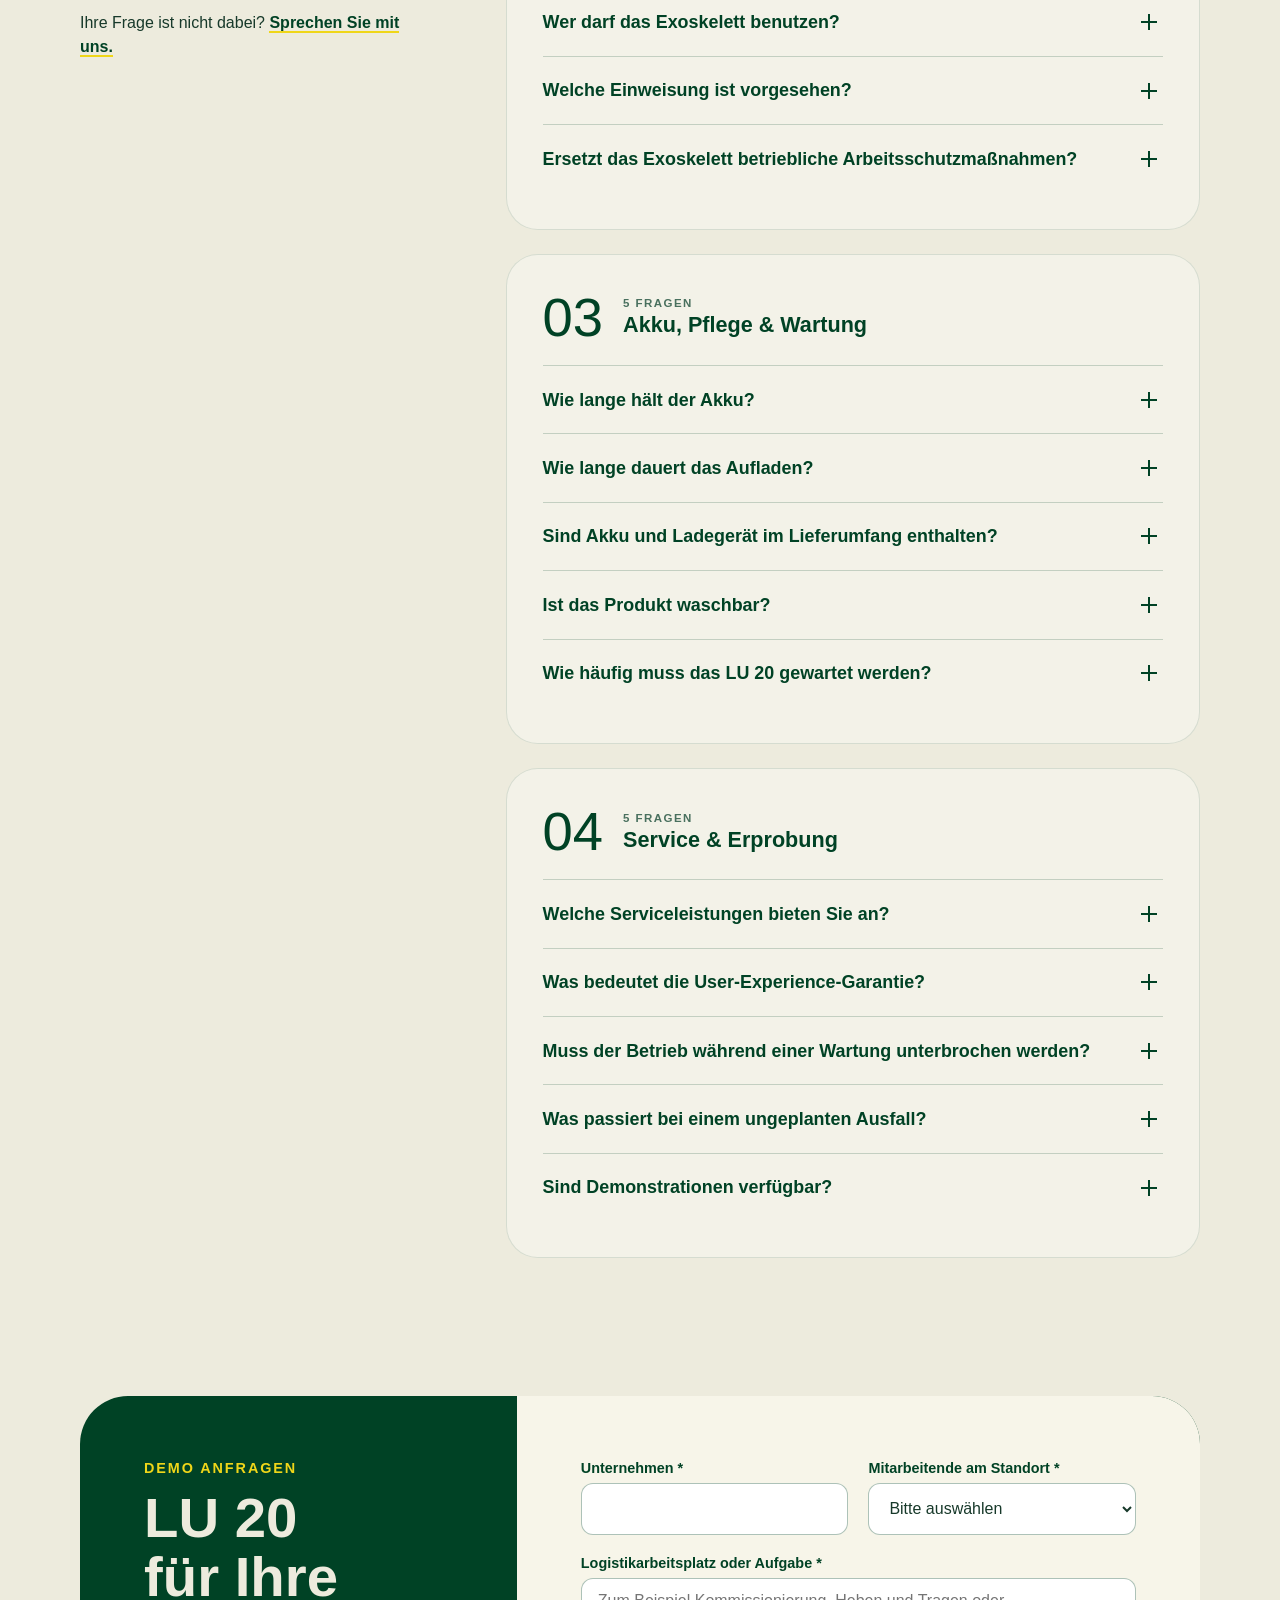
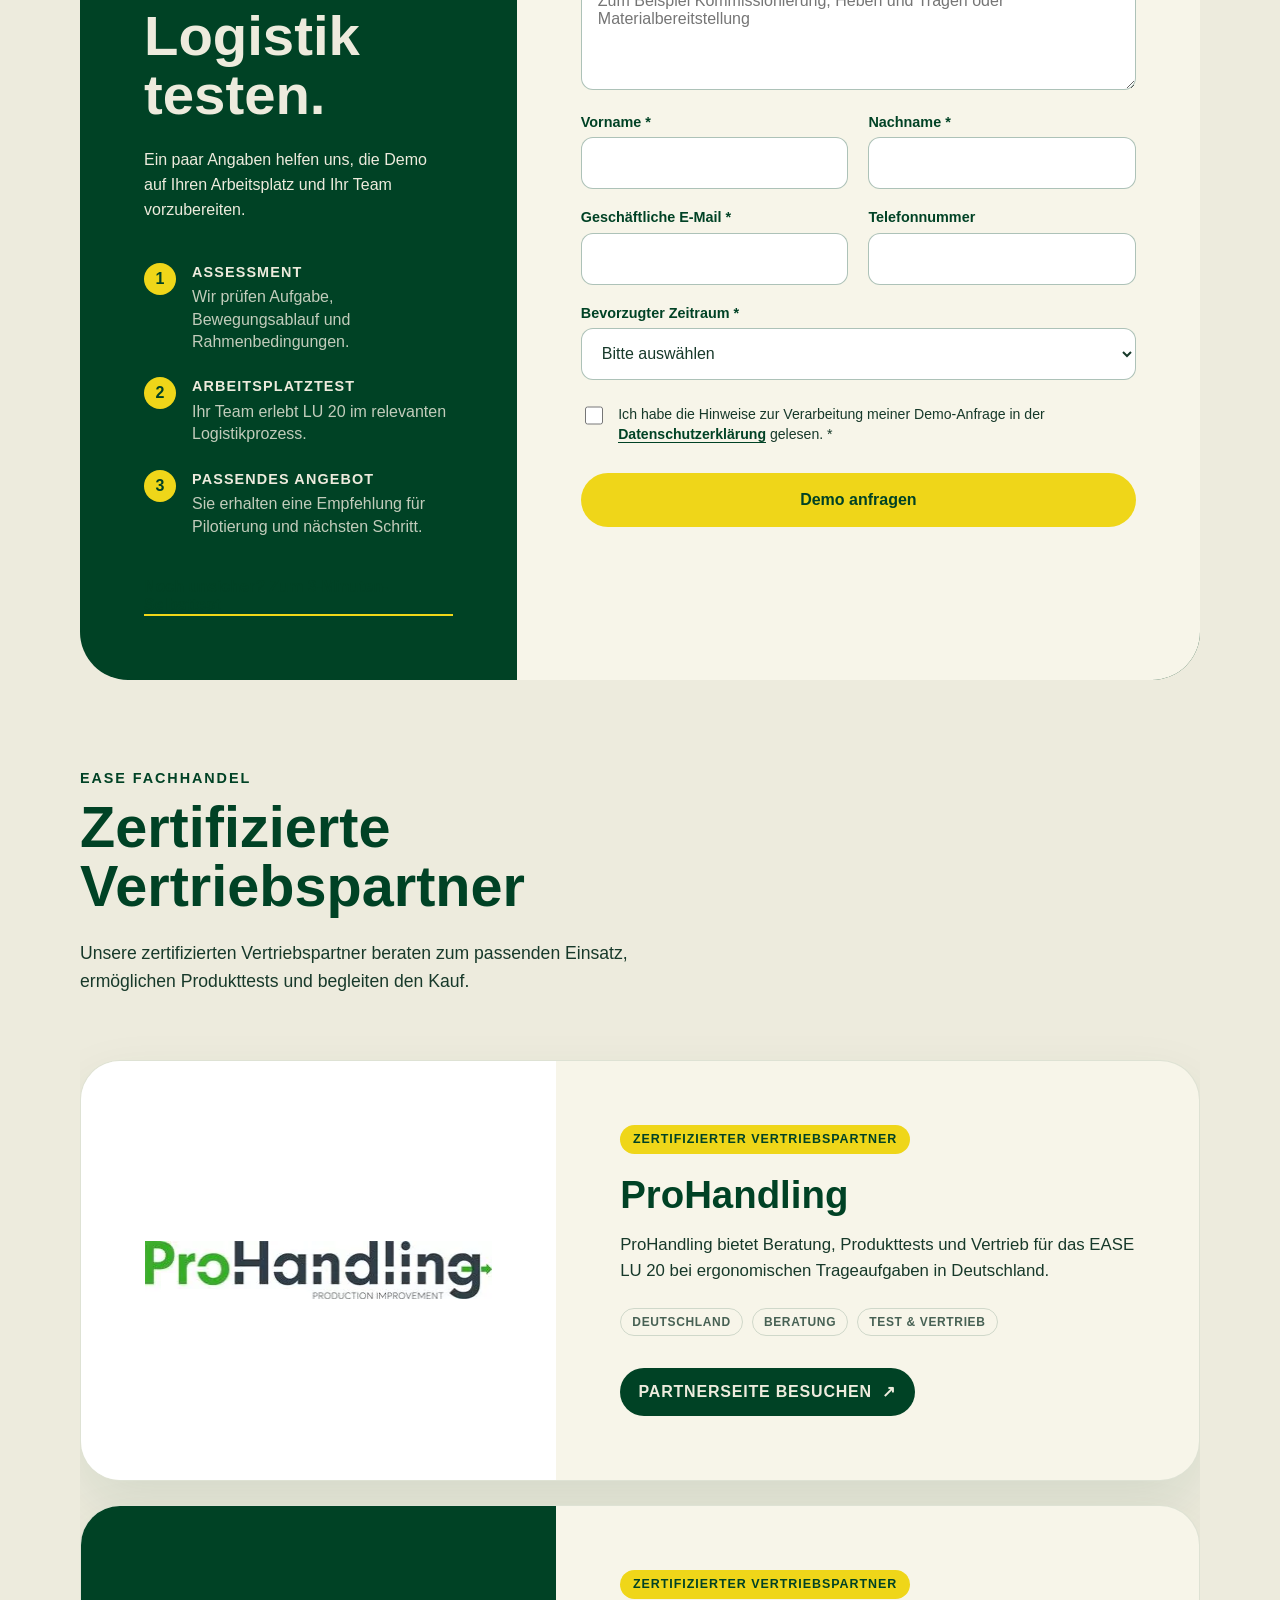
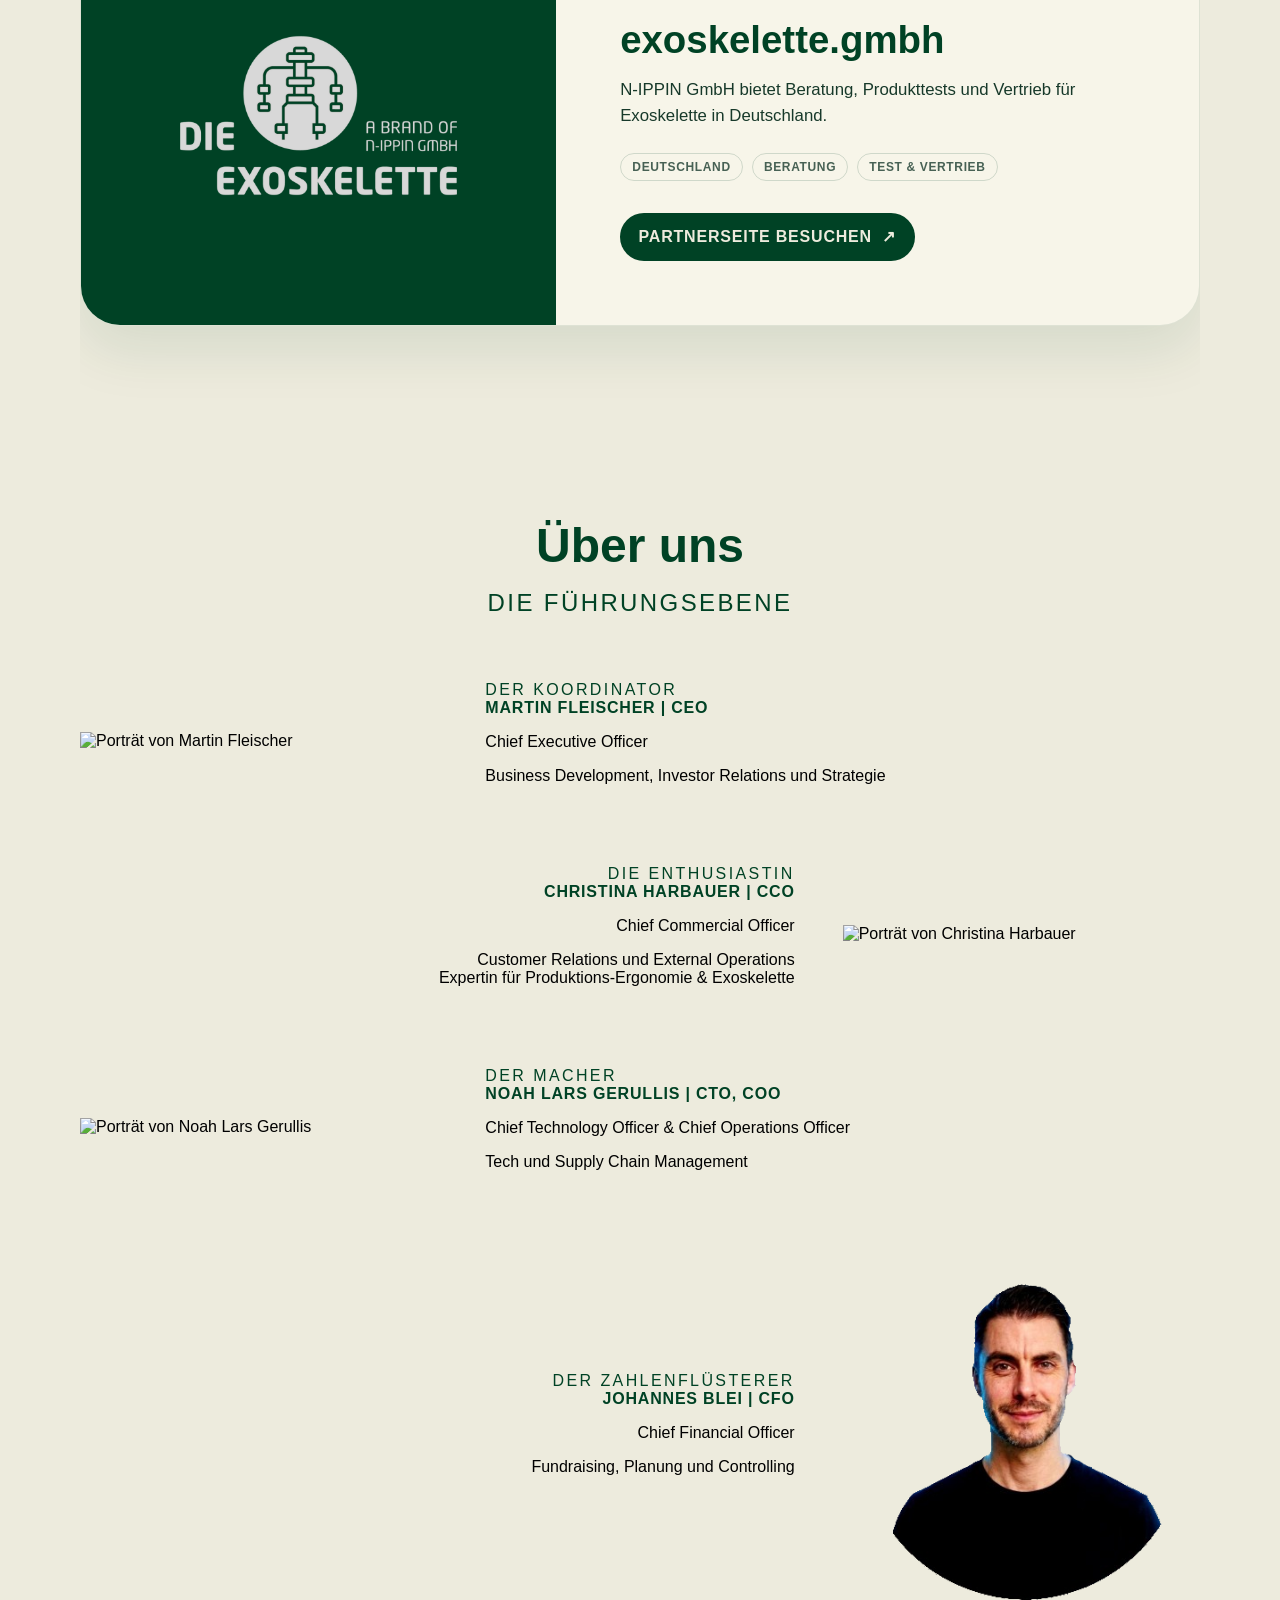
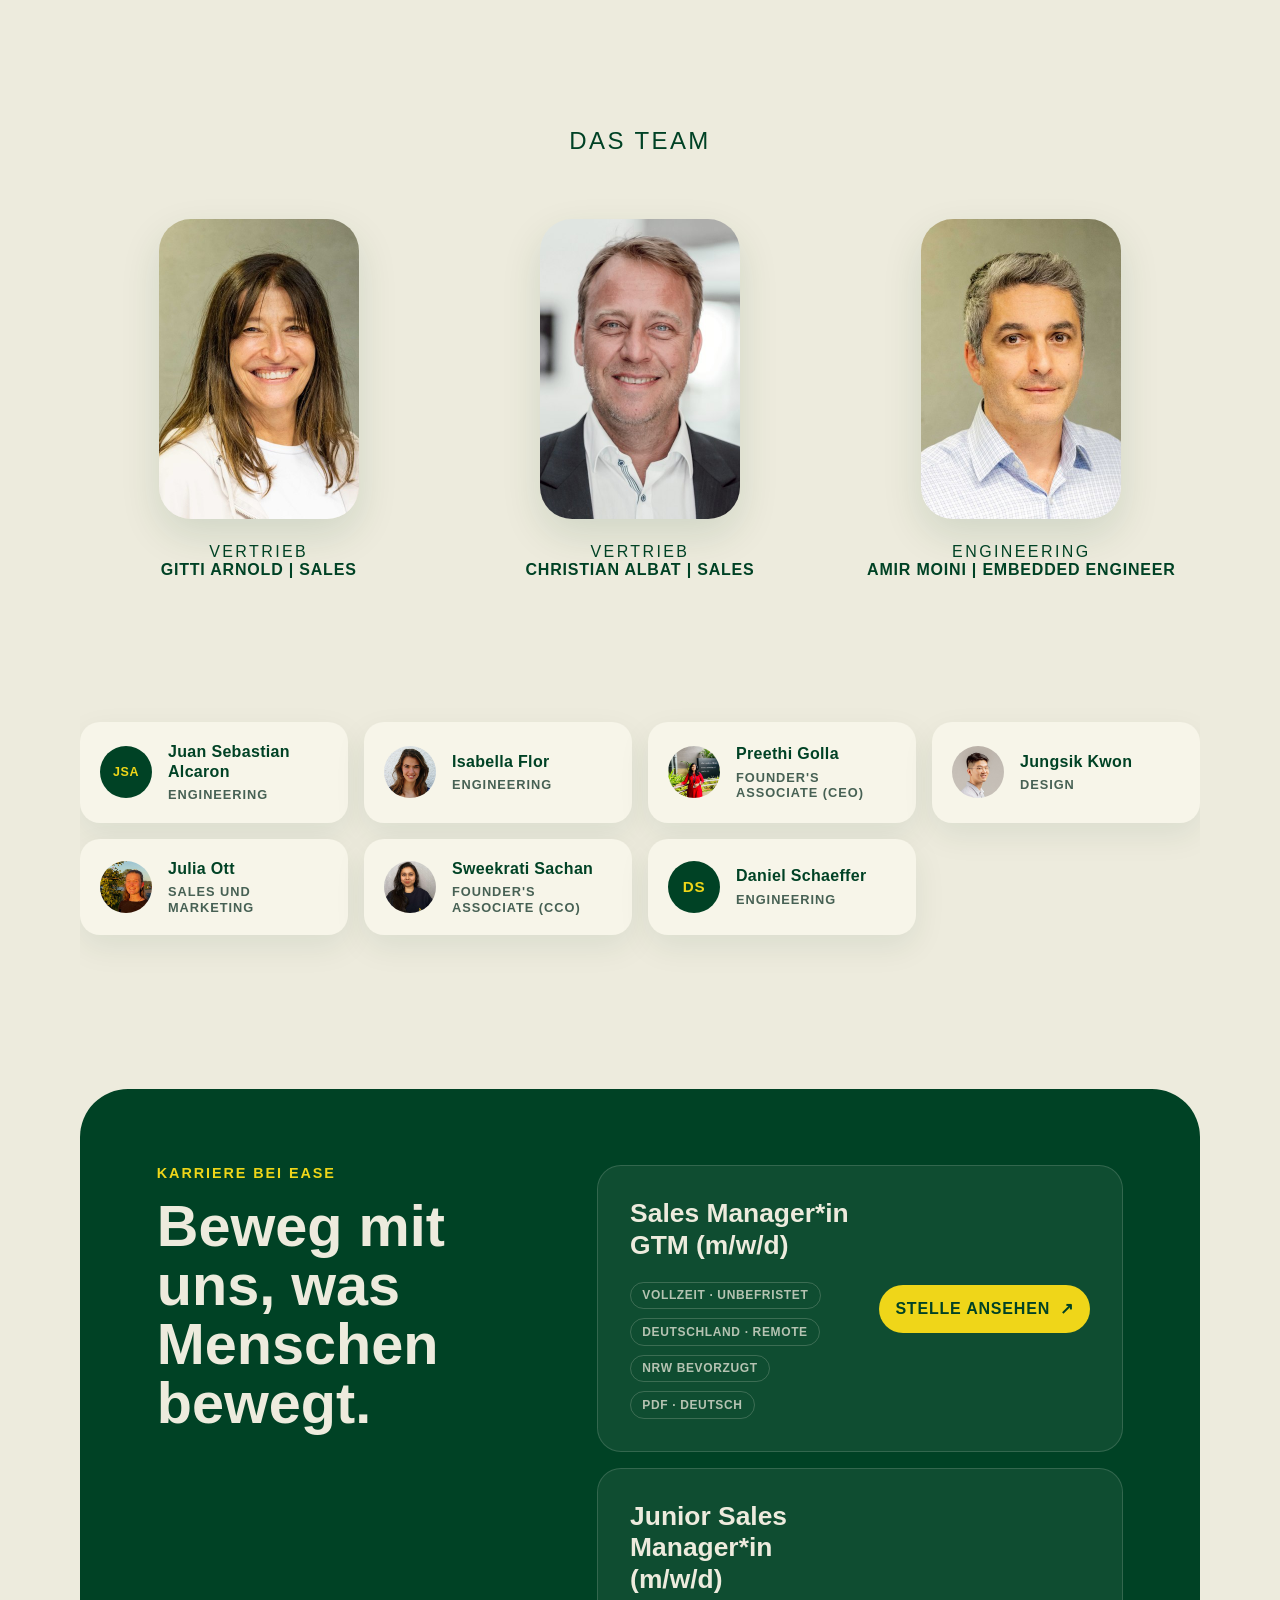
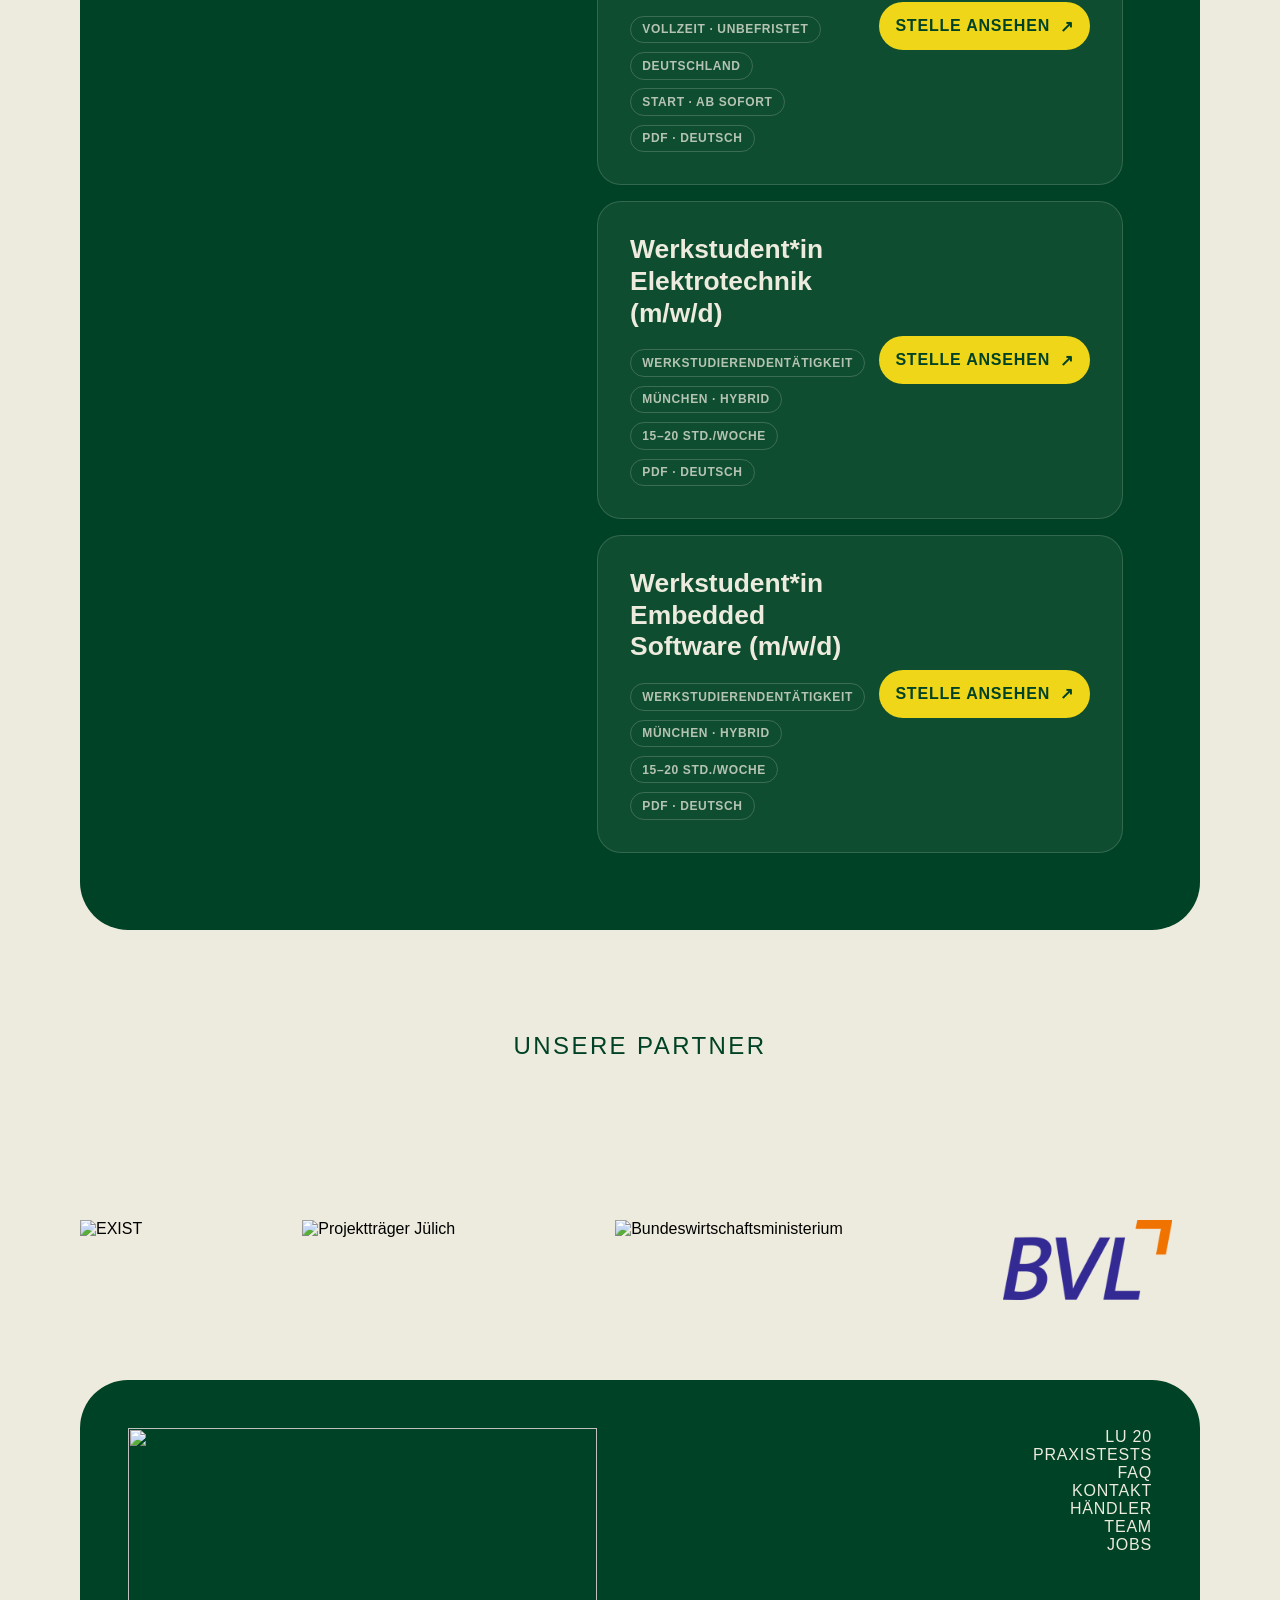
==== commit 3e16c18a: "minor changes" ====
--- a/index.html
+++ b/index.html
@@ -203,7 +203,7 @@
             </div>
             <div>
                 <dt>Anziehzeit</dt>
-                <dd>In unter 1 Minute angelegt</dd>
+                <dd>&lt; 1 Minute</dd>
             </div>
             <div>
                 <dt>Betrieb</dt>
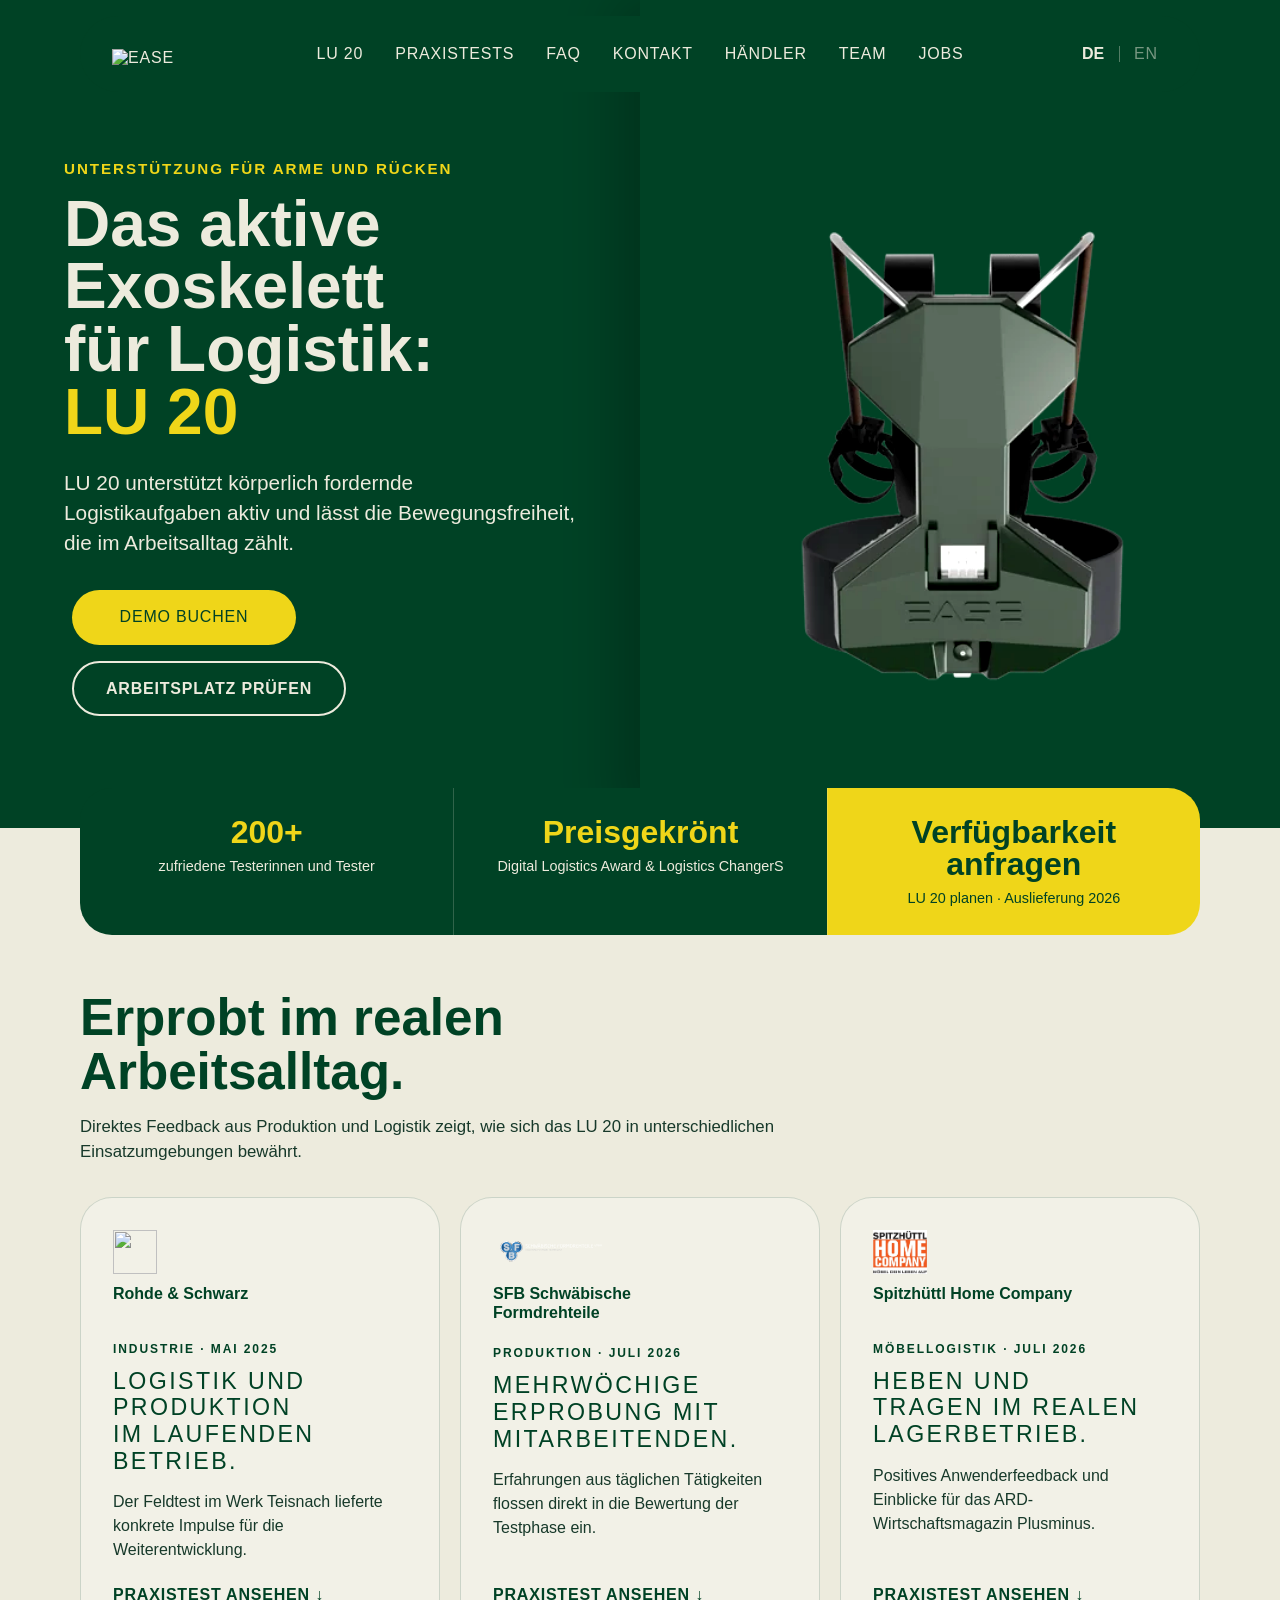
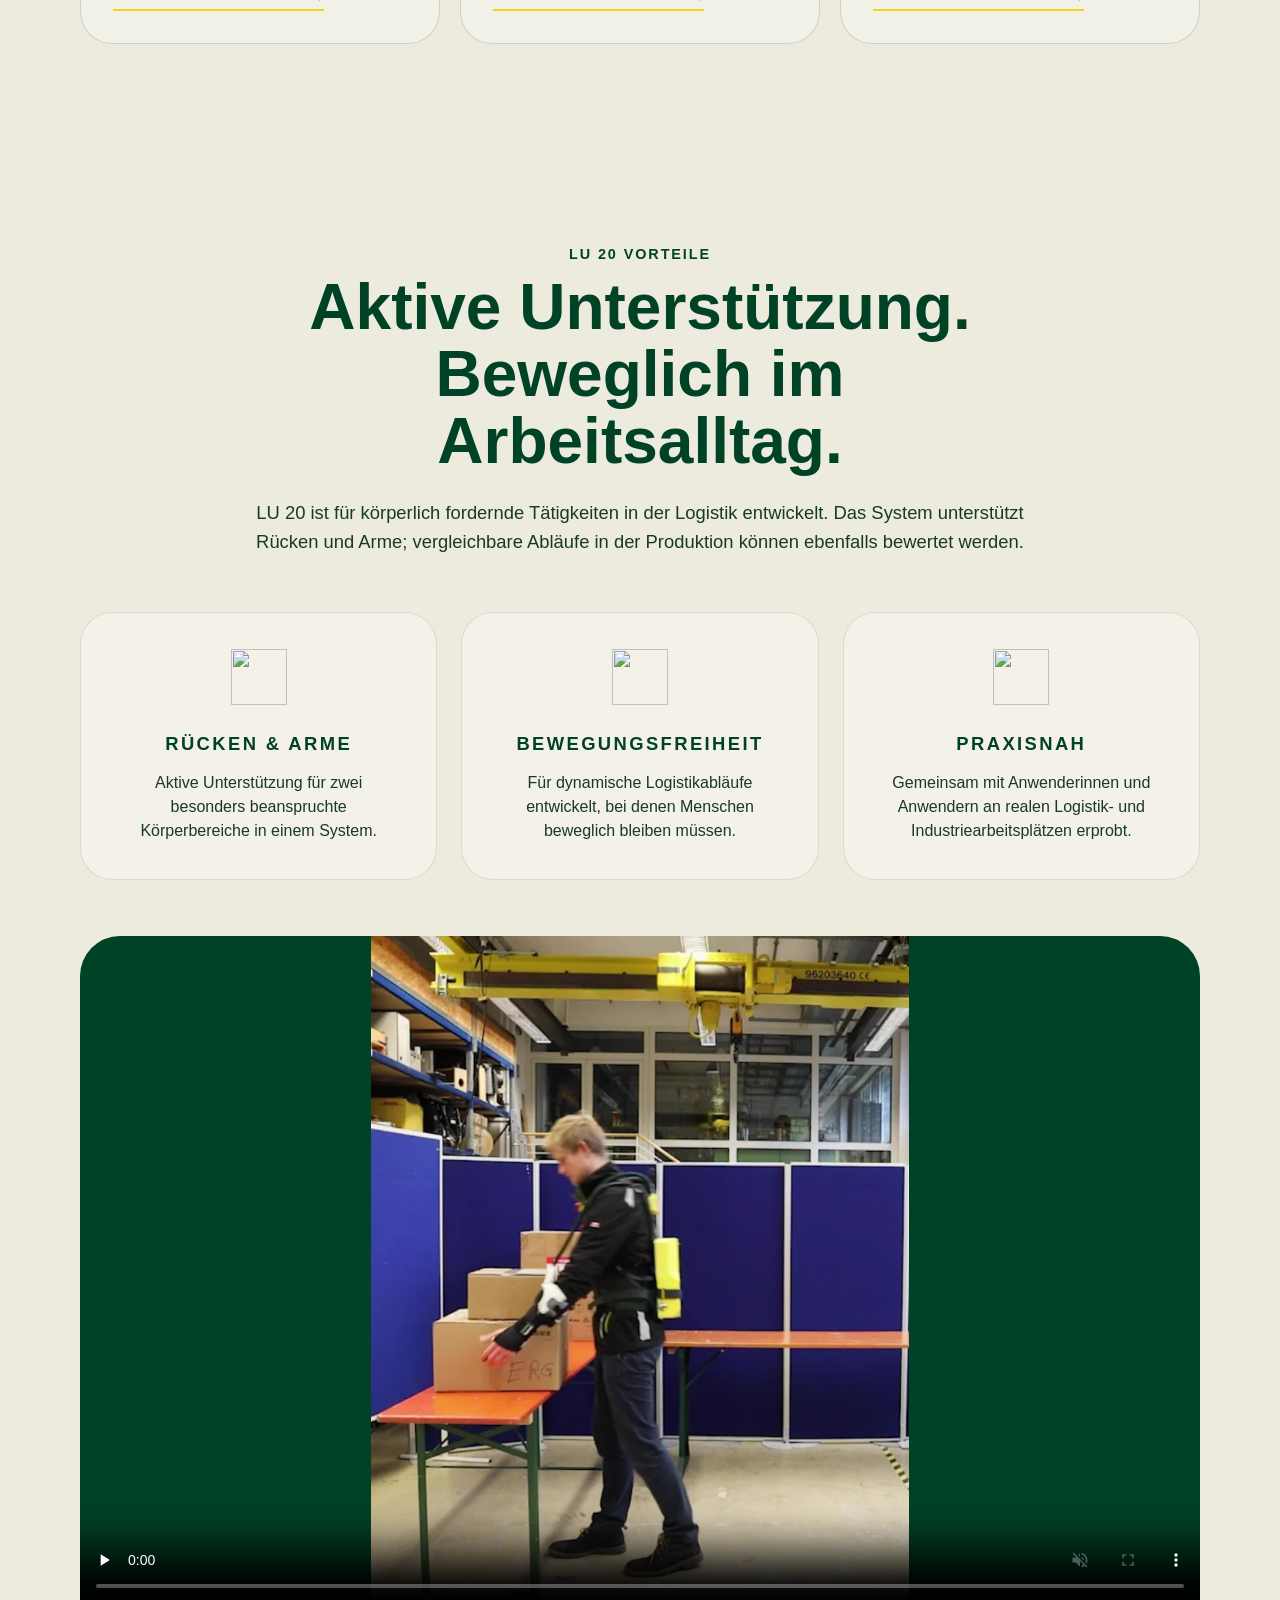
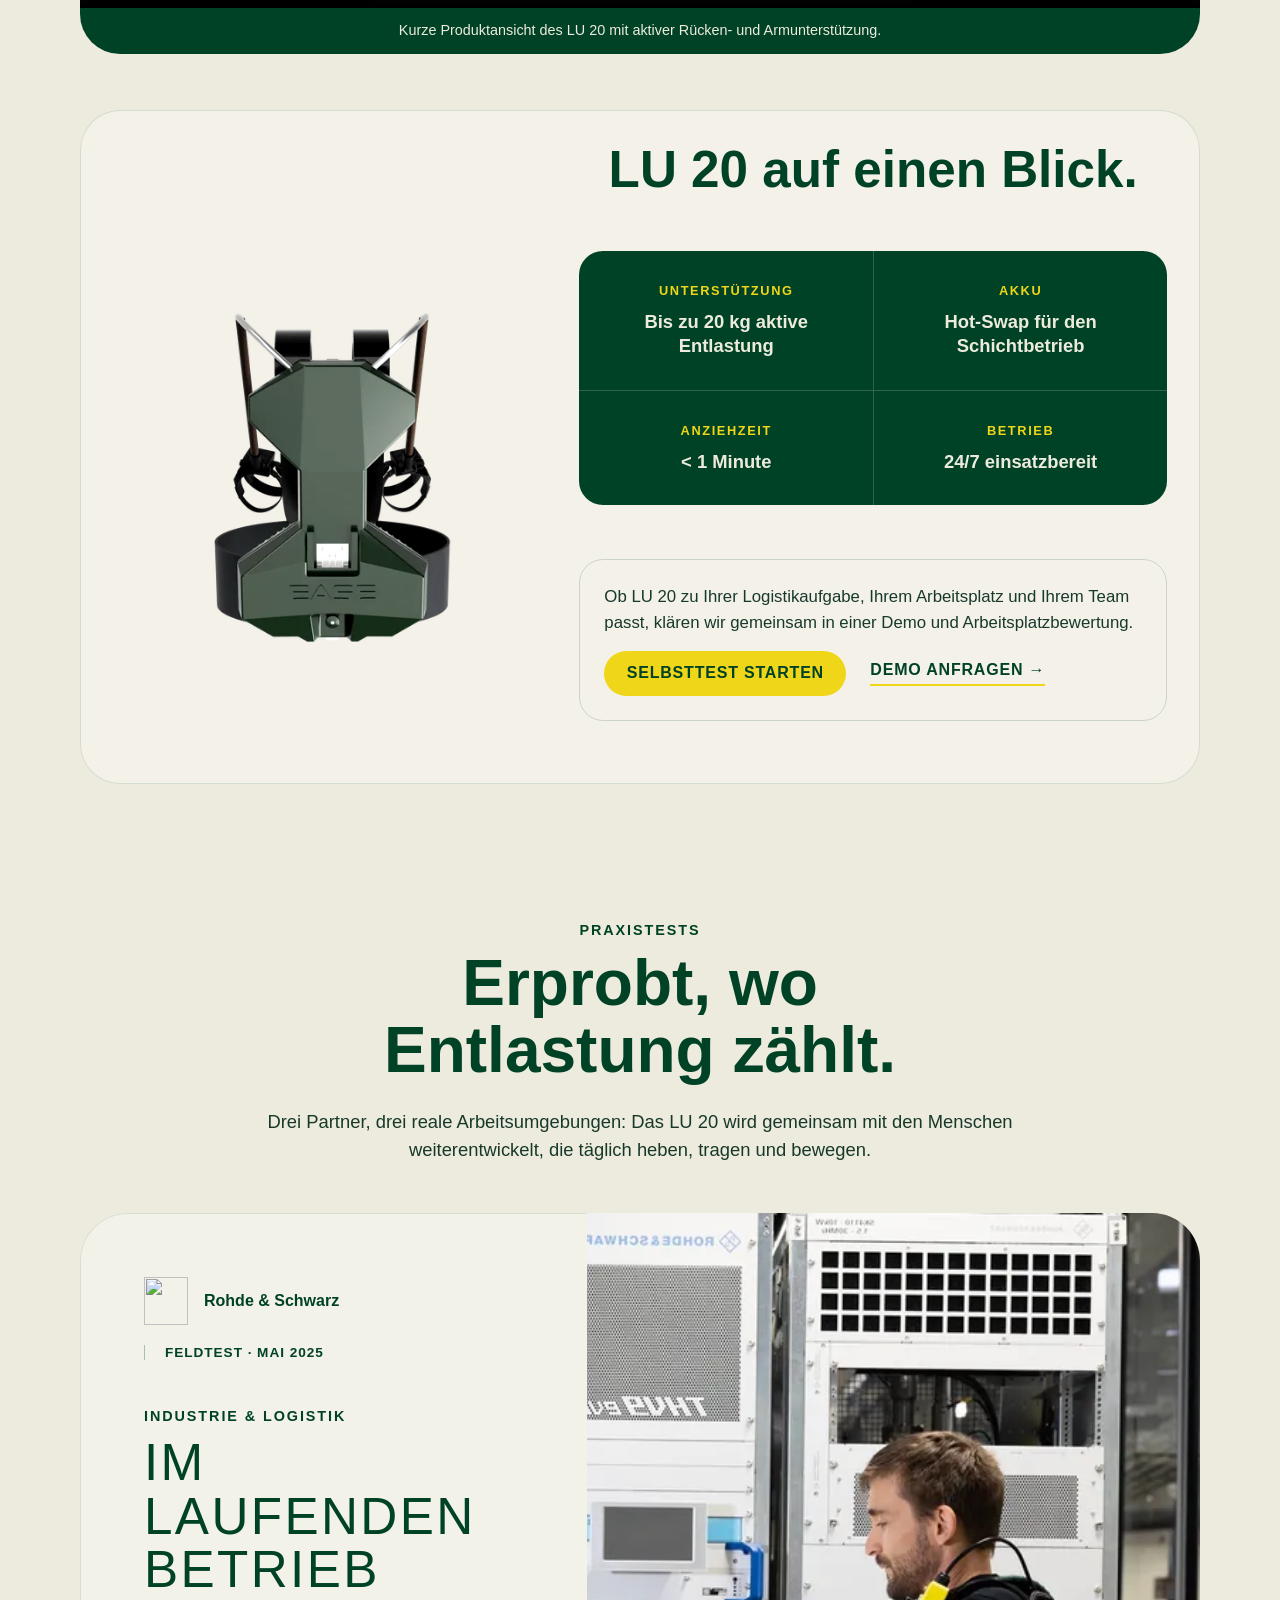
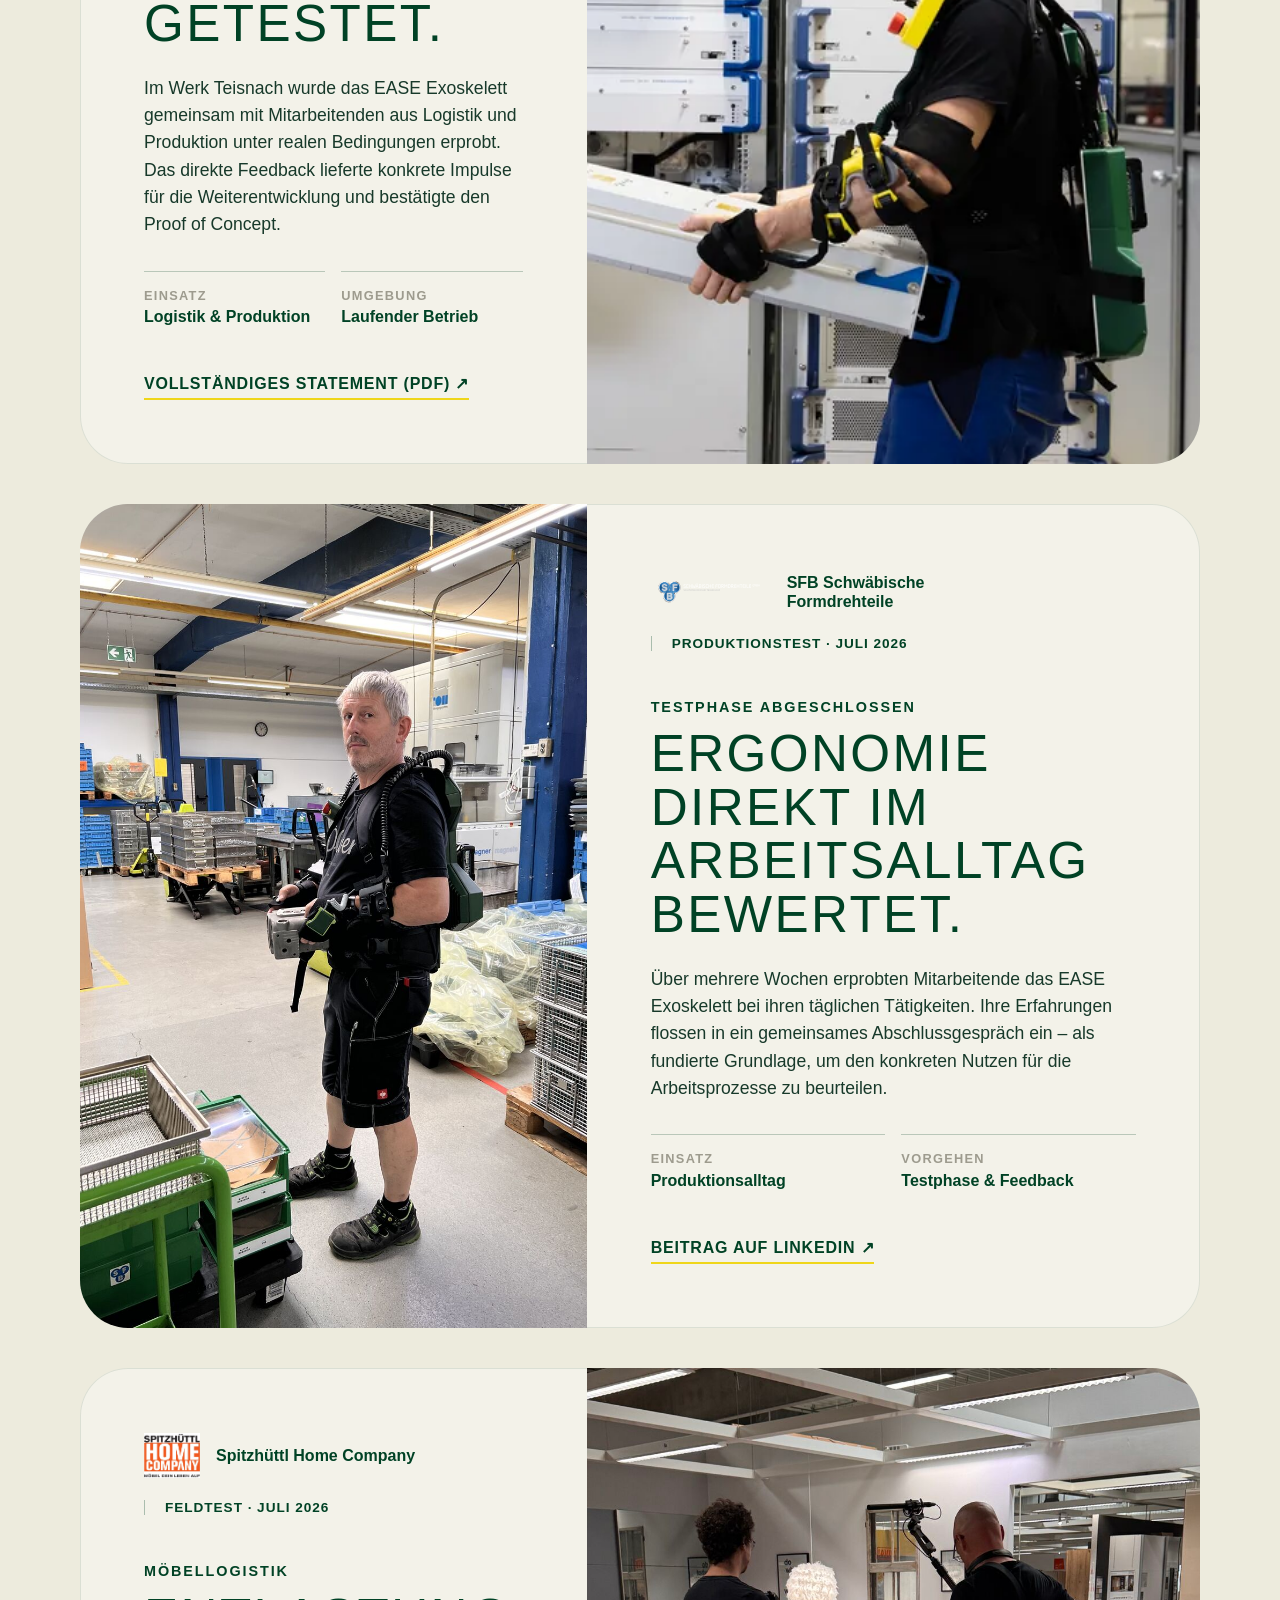
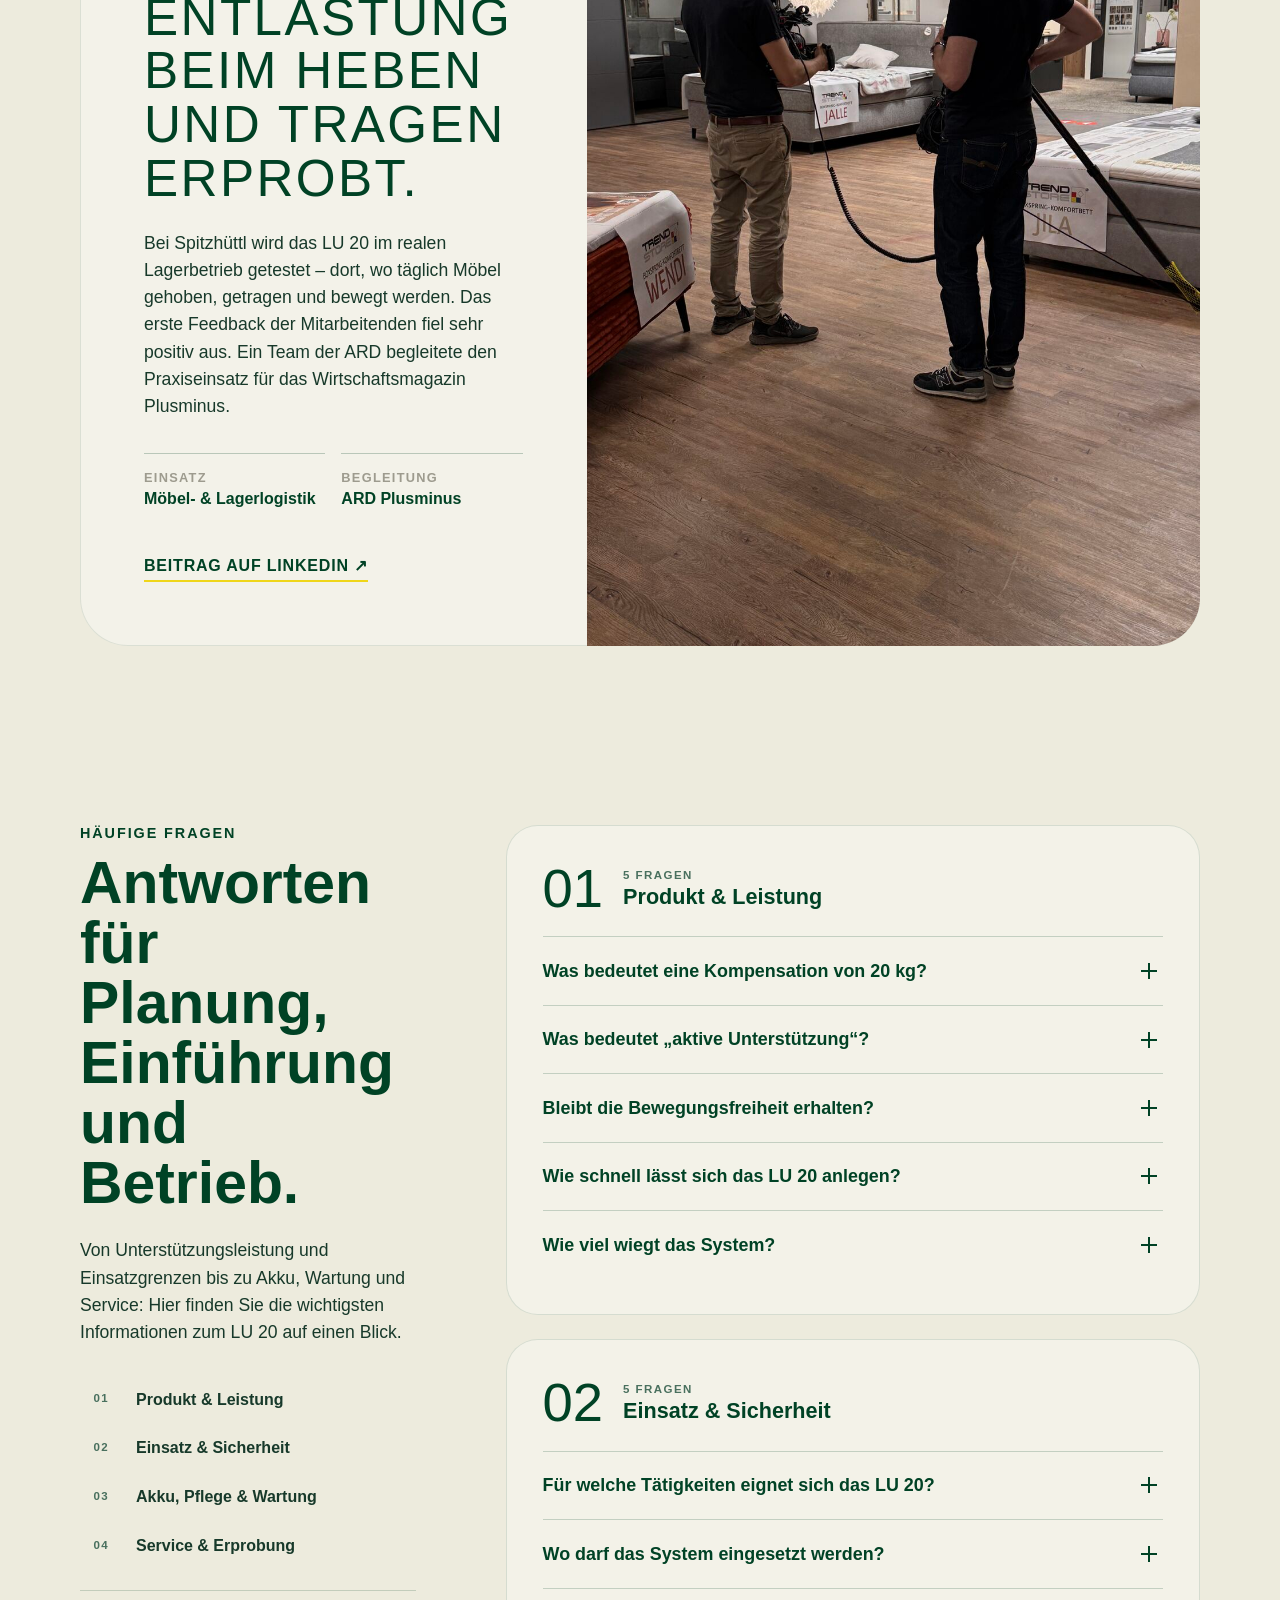
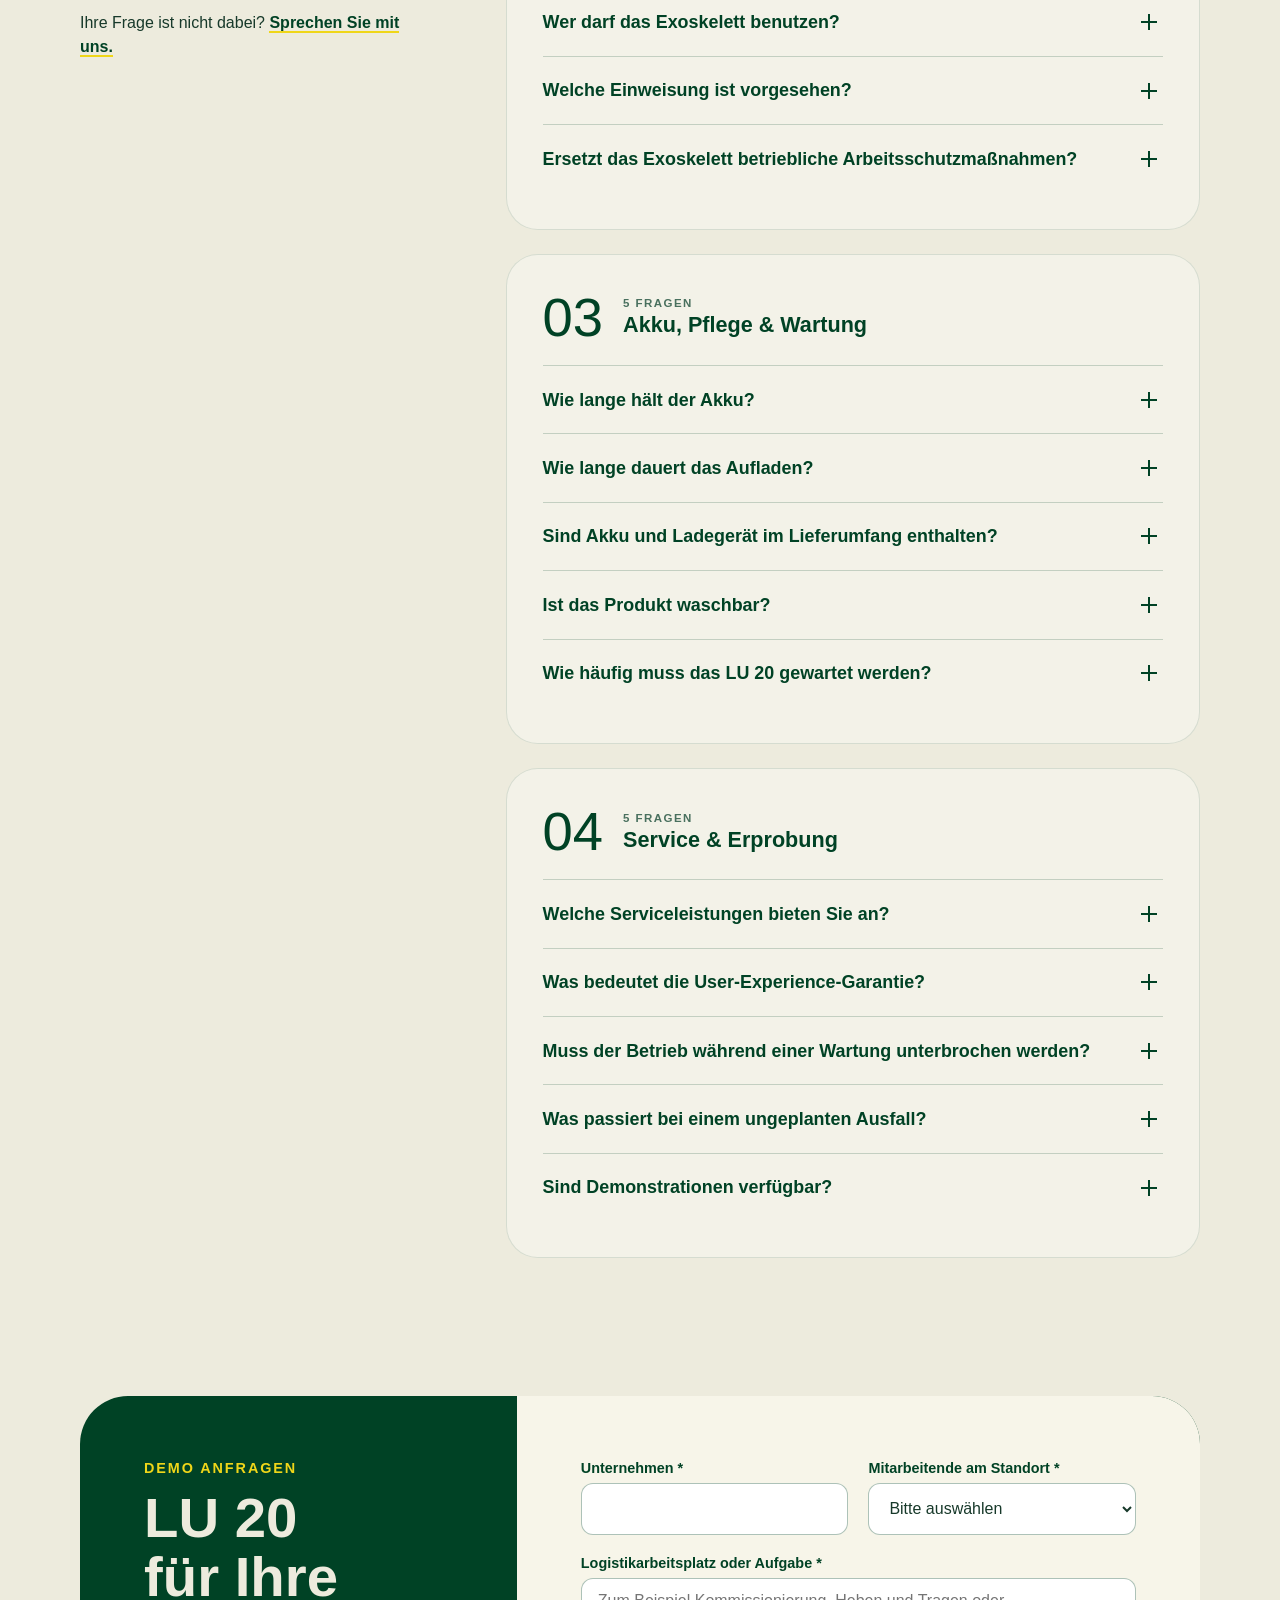
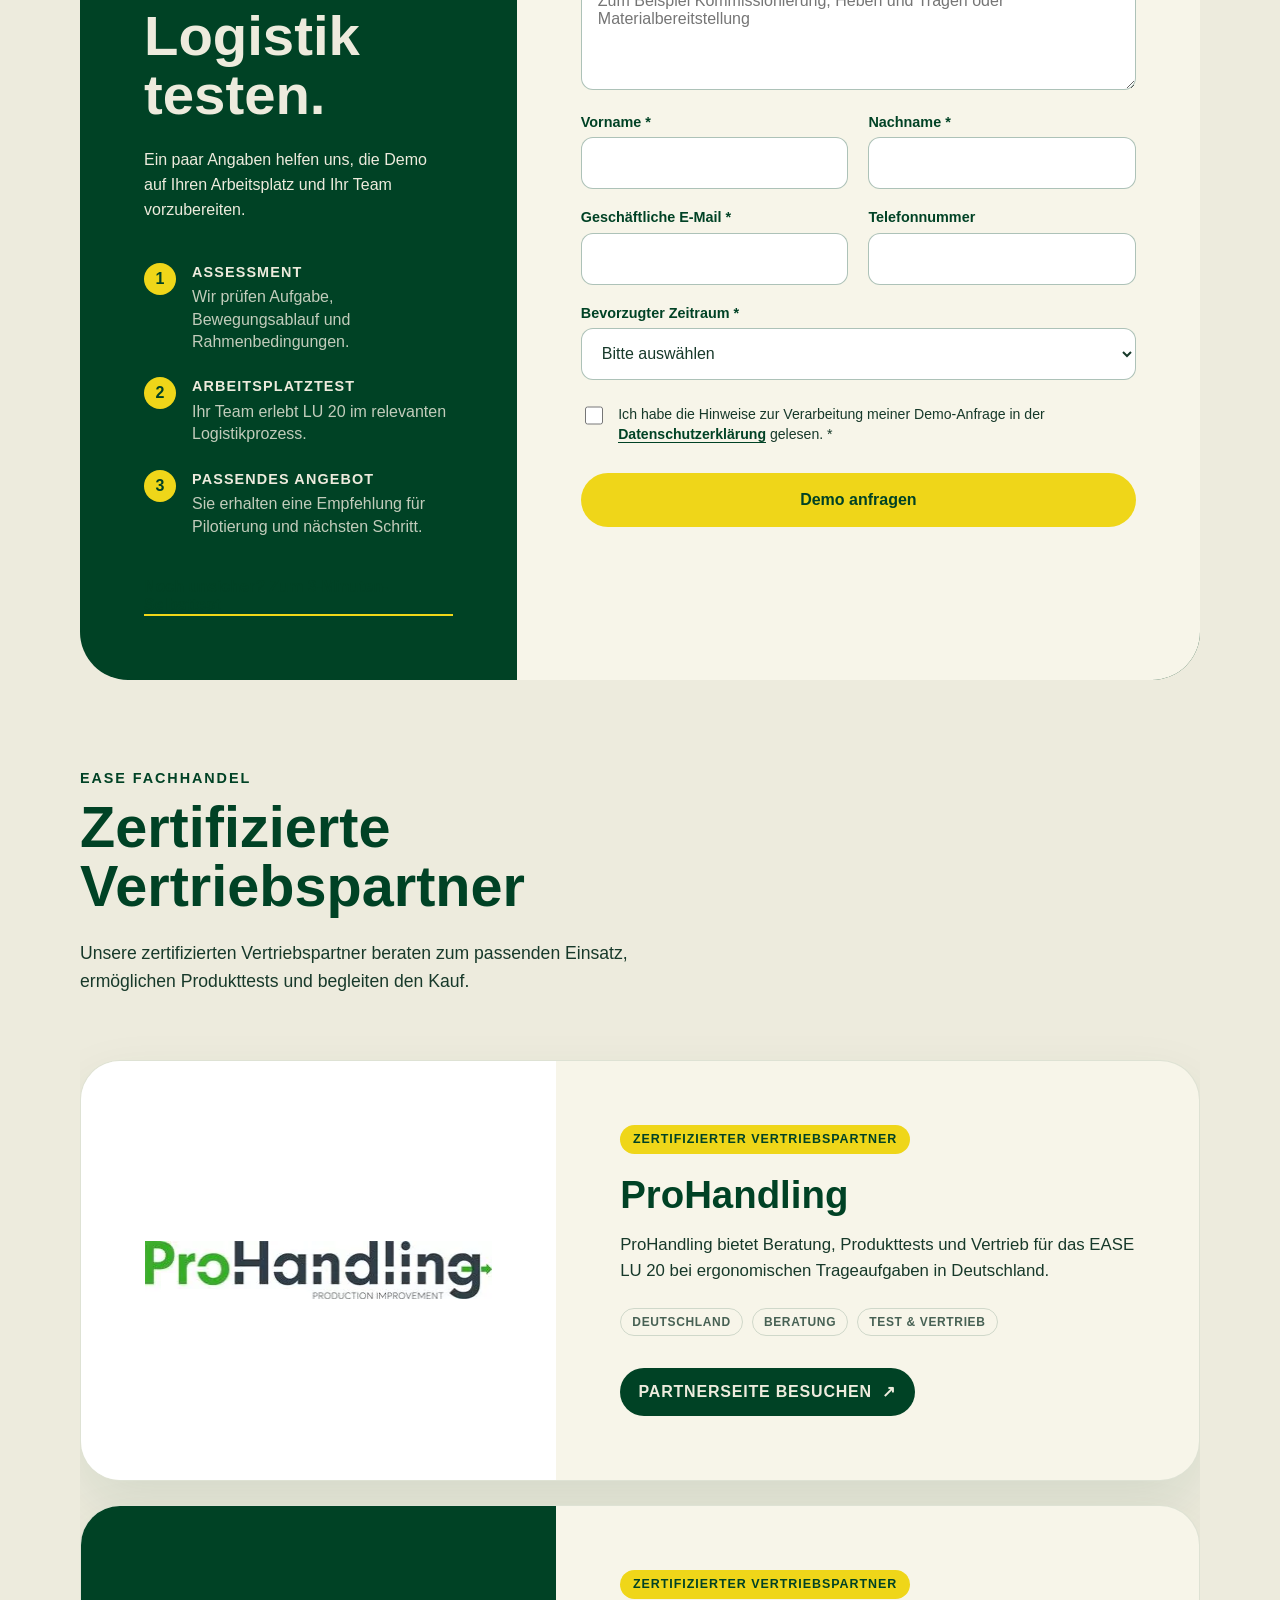
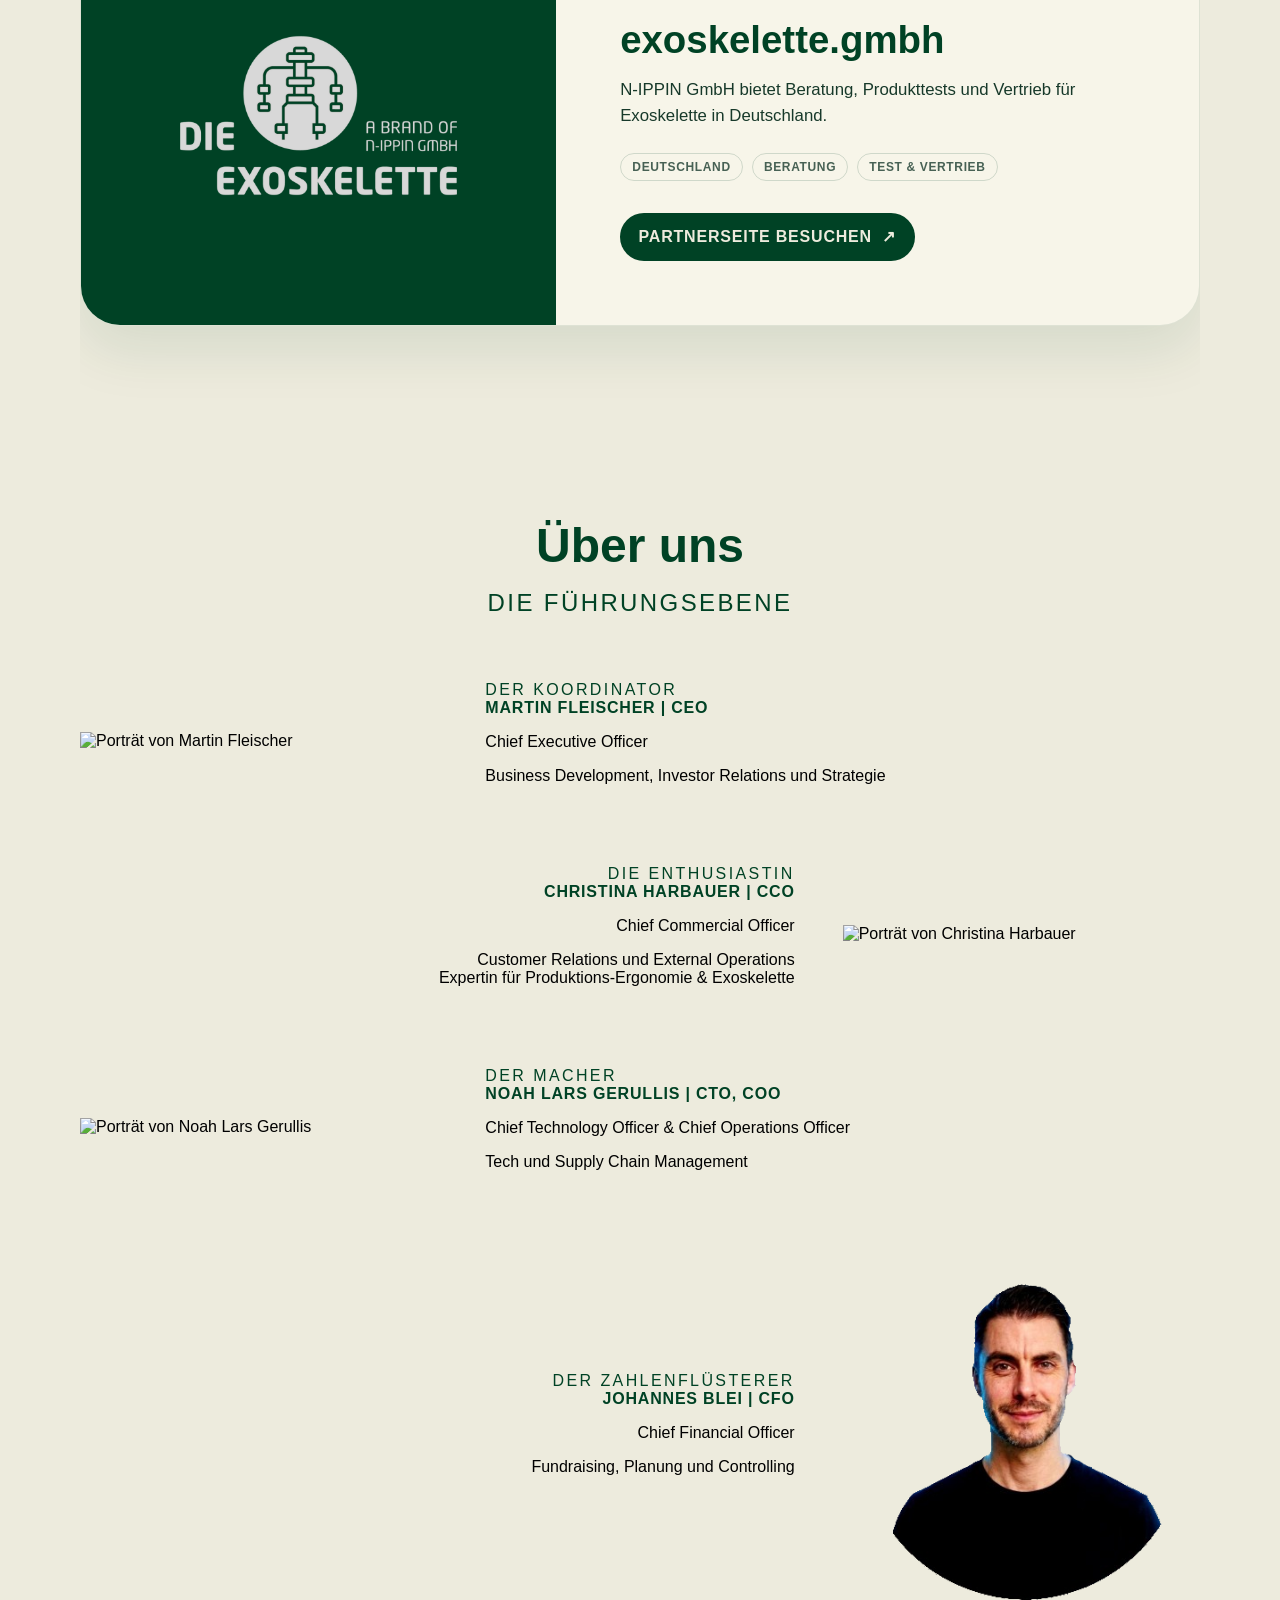
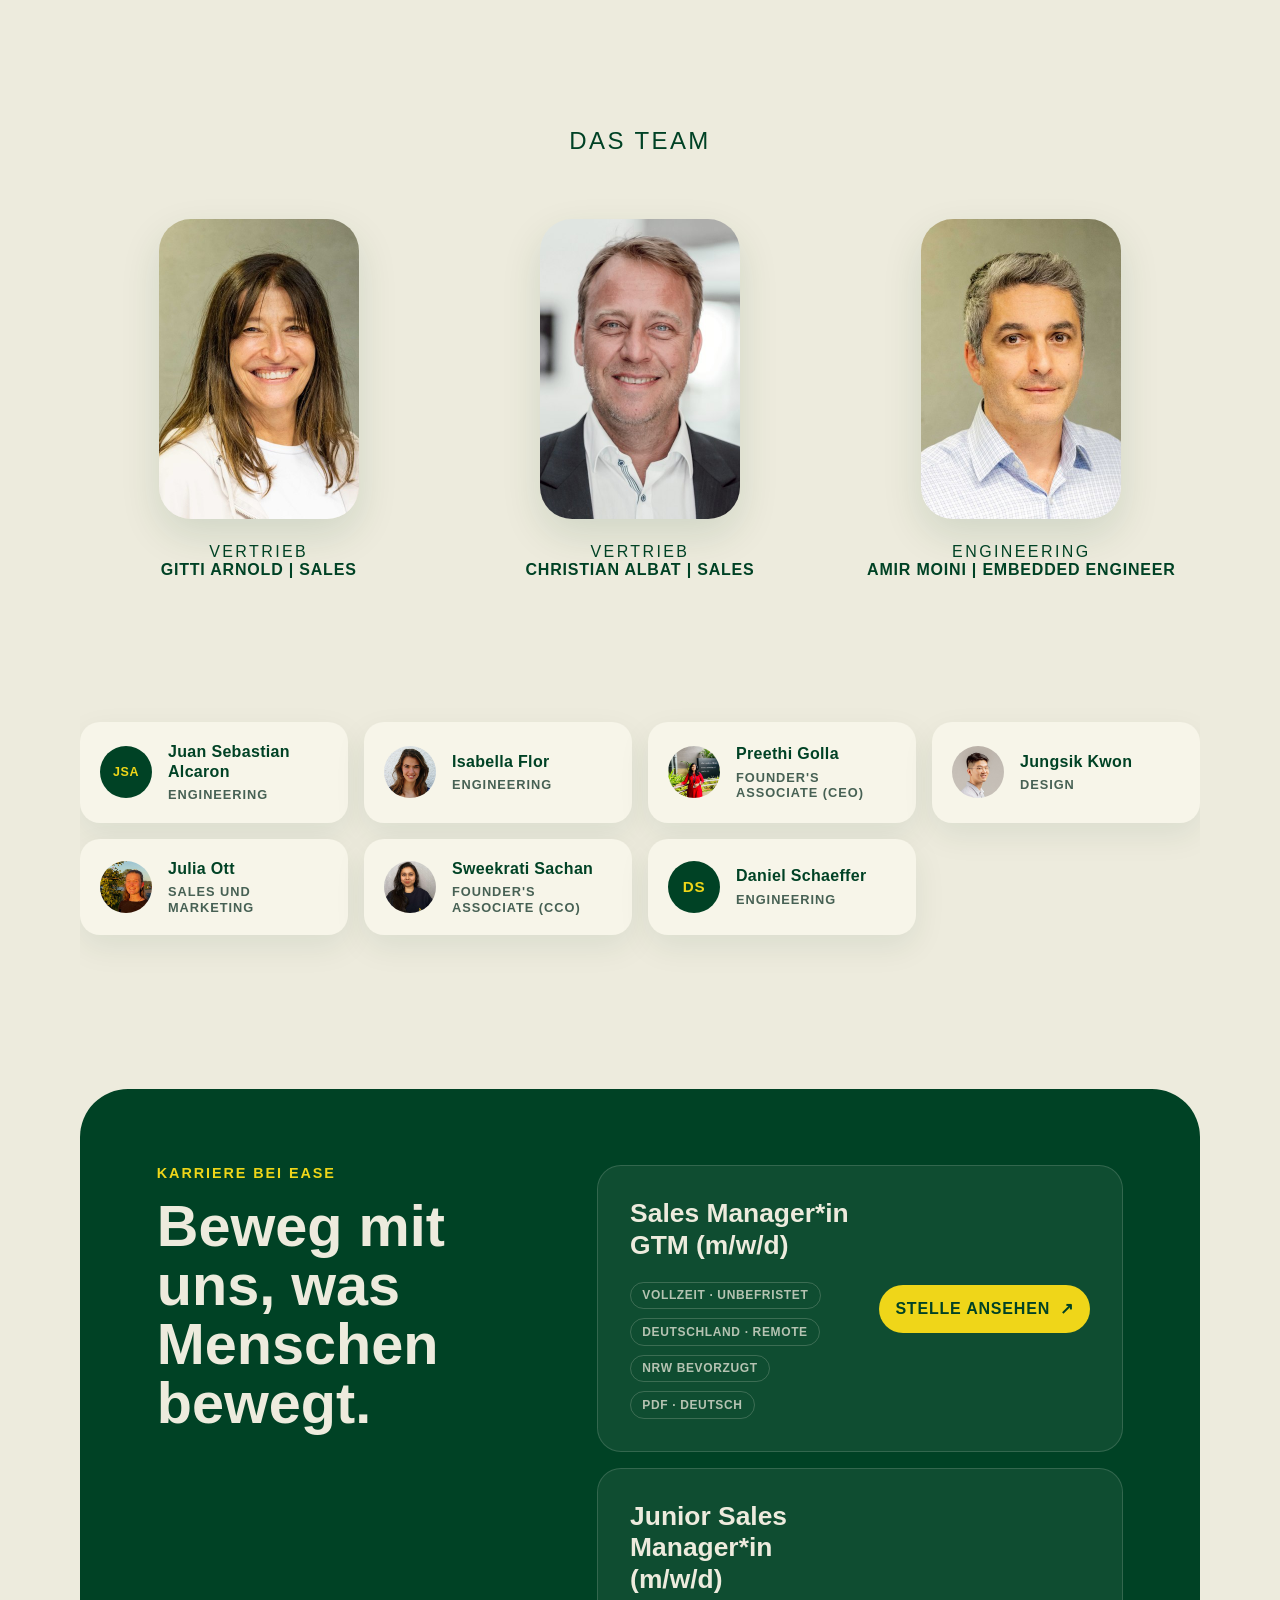
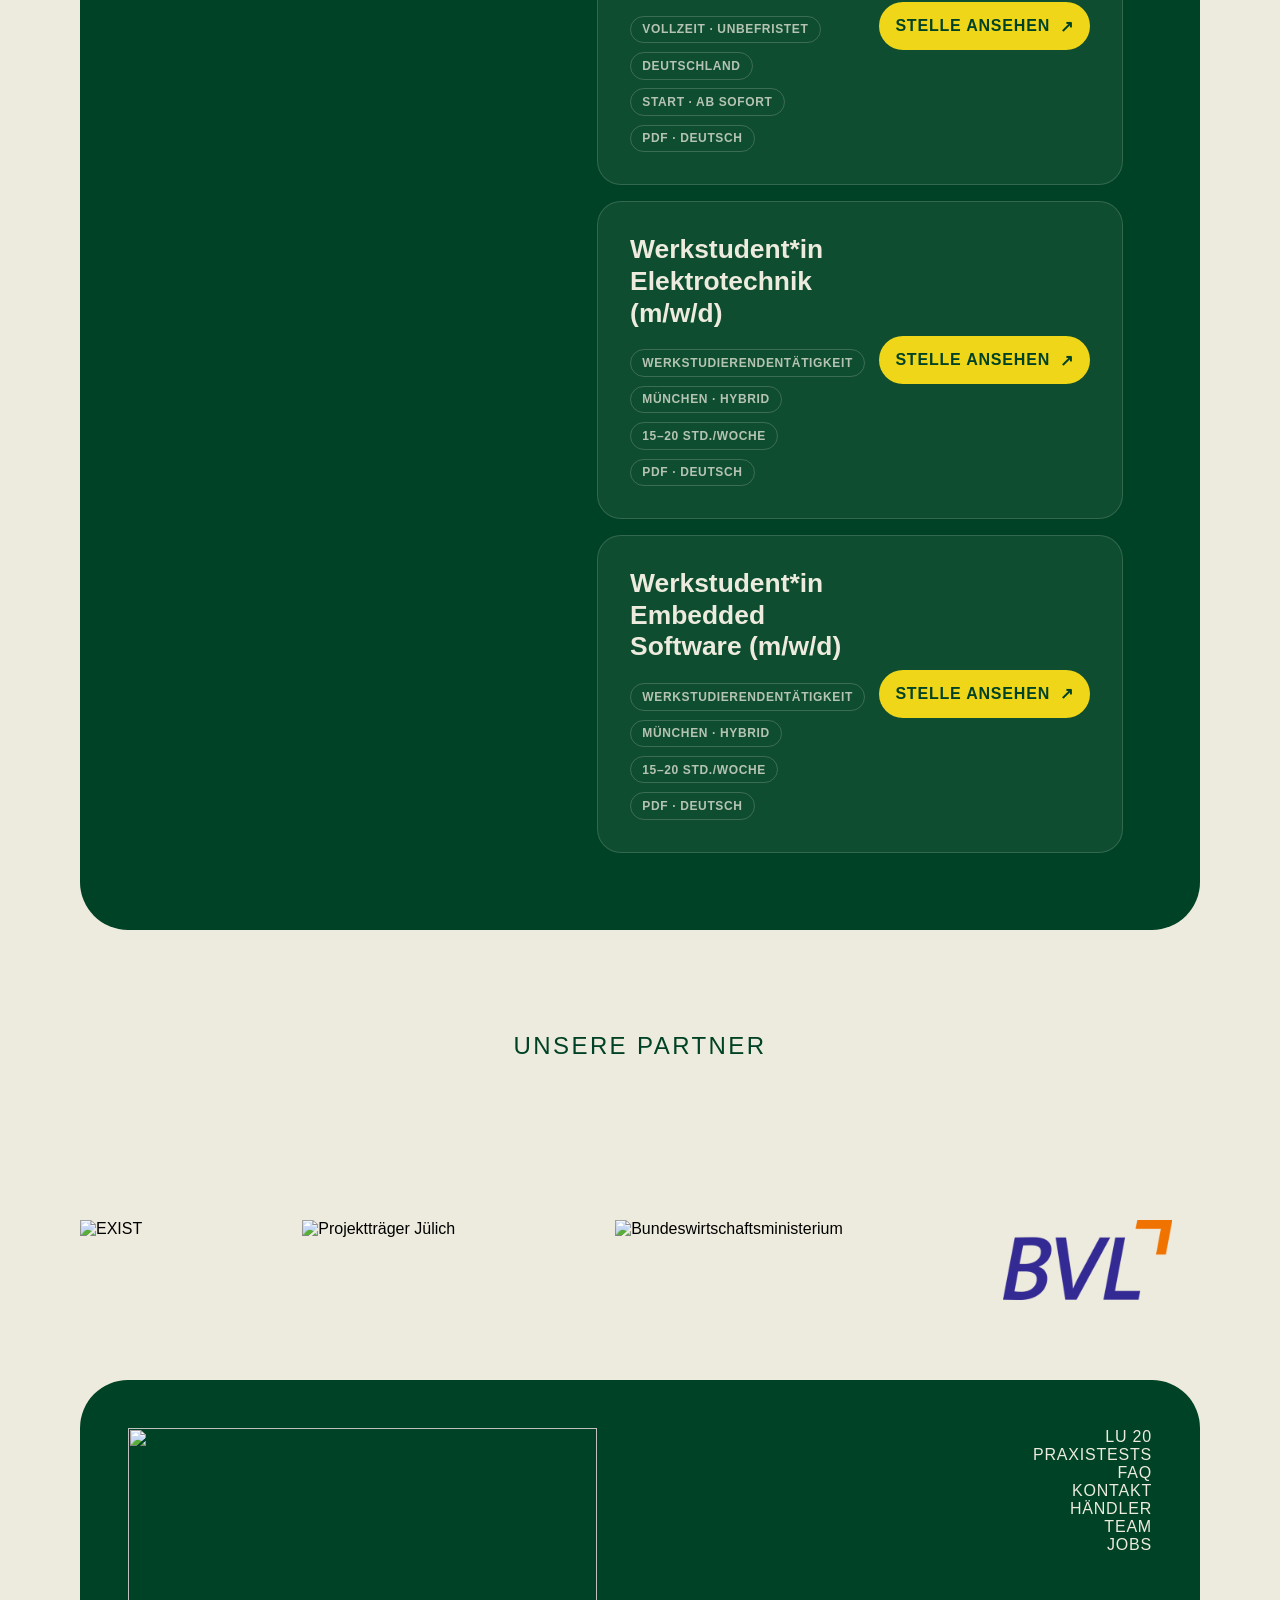
==== commit 46c343fa: "SEO optimization and content updates for the website." ====
--- a/index.html
+++ b/index.html
@@ -3,8 +3,8 @@
 <head>
     <meta charset="UTF-8">
     <meta name="viewport" content="width=device-width, initial-scale=1.0, minimum-scale=1.0, user-scalable=yes"/>
-    <title>LU&nbsp;20 - Aktives Exoskelett für die Logistik | EASE</title>
-    <meta name="description" content="LU&nbsp;20 unterstützt Rücken und Arme aktiv bei körperlich fordernden Logistikaufgaben. Arbeitsplatz prüfen, Demo anfragen und Auslieferung 2026 planen.">
+    <title>EASE | Exoskelett für Logistik</title>
+    <meta name="description" content="Das EASE LU 20 unterstützt Rücken und Arme beim Heben, Tragen und Absetzen. Bis zu 20 kg aktive Entlastung. Arbeitsplatz prüfen und Demo vereinbaren.">
     <link rel="canonical" href="https://ease-systems.de/">
     <link rel="alternate" hreflang="de" href="https://ease-systems.de/">
     <link rel="alternate" hreflang="en" href="https://ease-systems.de/english.html">
@@ -85,8 +85,8 @@
     <div id="hero-section">
         <img class="hero-product-image" src="./img/Rendering_hinten-1800.webp" srcset="./img/Rendering_hinten-900.webp 900w, ./img/Rendering_hinten-1800.webp 1800w" sizes="(max-width: 860px) 100vw, 50vw" width="1800" height="1391" fetchpriority="high" decoding="async" alt="LU&nbsp;20 Exoskelett in der Rückansicht">
         <div id="hero-headlines">
-            <p class="hero-eyebrow">LU&nbsp;20 · Aktives Exoskelett für die Logistik</p>
-            <h1>Entlastung für Rücken und Arme.</h1>
+            <p class="hero-eyebrow">Unterstützung für Arme und Rücken</p>
+            <h1>Das aktive Exoskelett für Logistik: <br> <span class="hero-product-name">LU&nbsp;20</span></h1>
             <p class="hero-intro">LU&nbsp;20 unterstützt körperlich fordernde Logistikaufgaben aktiv und lässt die Bewegungsfreiheit, die im Arbeitsalltag zählt.</p>
             <div id="hero-actions">
                 <a id="book-now-btn" class="big-central-btn" href="#contact-section">Demo buchen</a>
--- a/style.css
+++ b/style.css
@@ -529,6 +529,10 @@
     text-wrap: balance;
 }
 
+.hero-product-name {
+    color: var(--highlight);
+}
+
 .hero-intro {
     width: min(32rem, 40vw);
     margin: 1.5rem 0 0;
